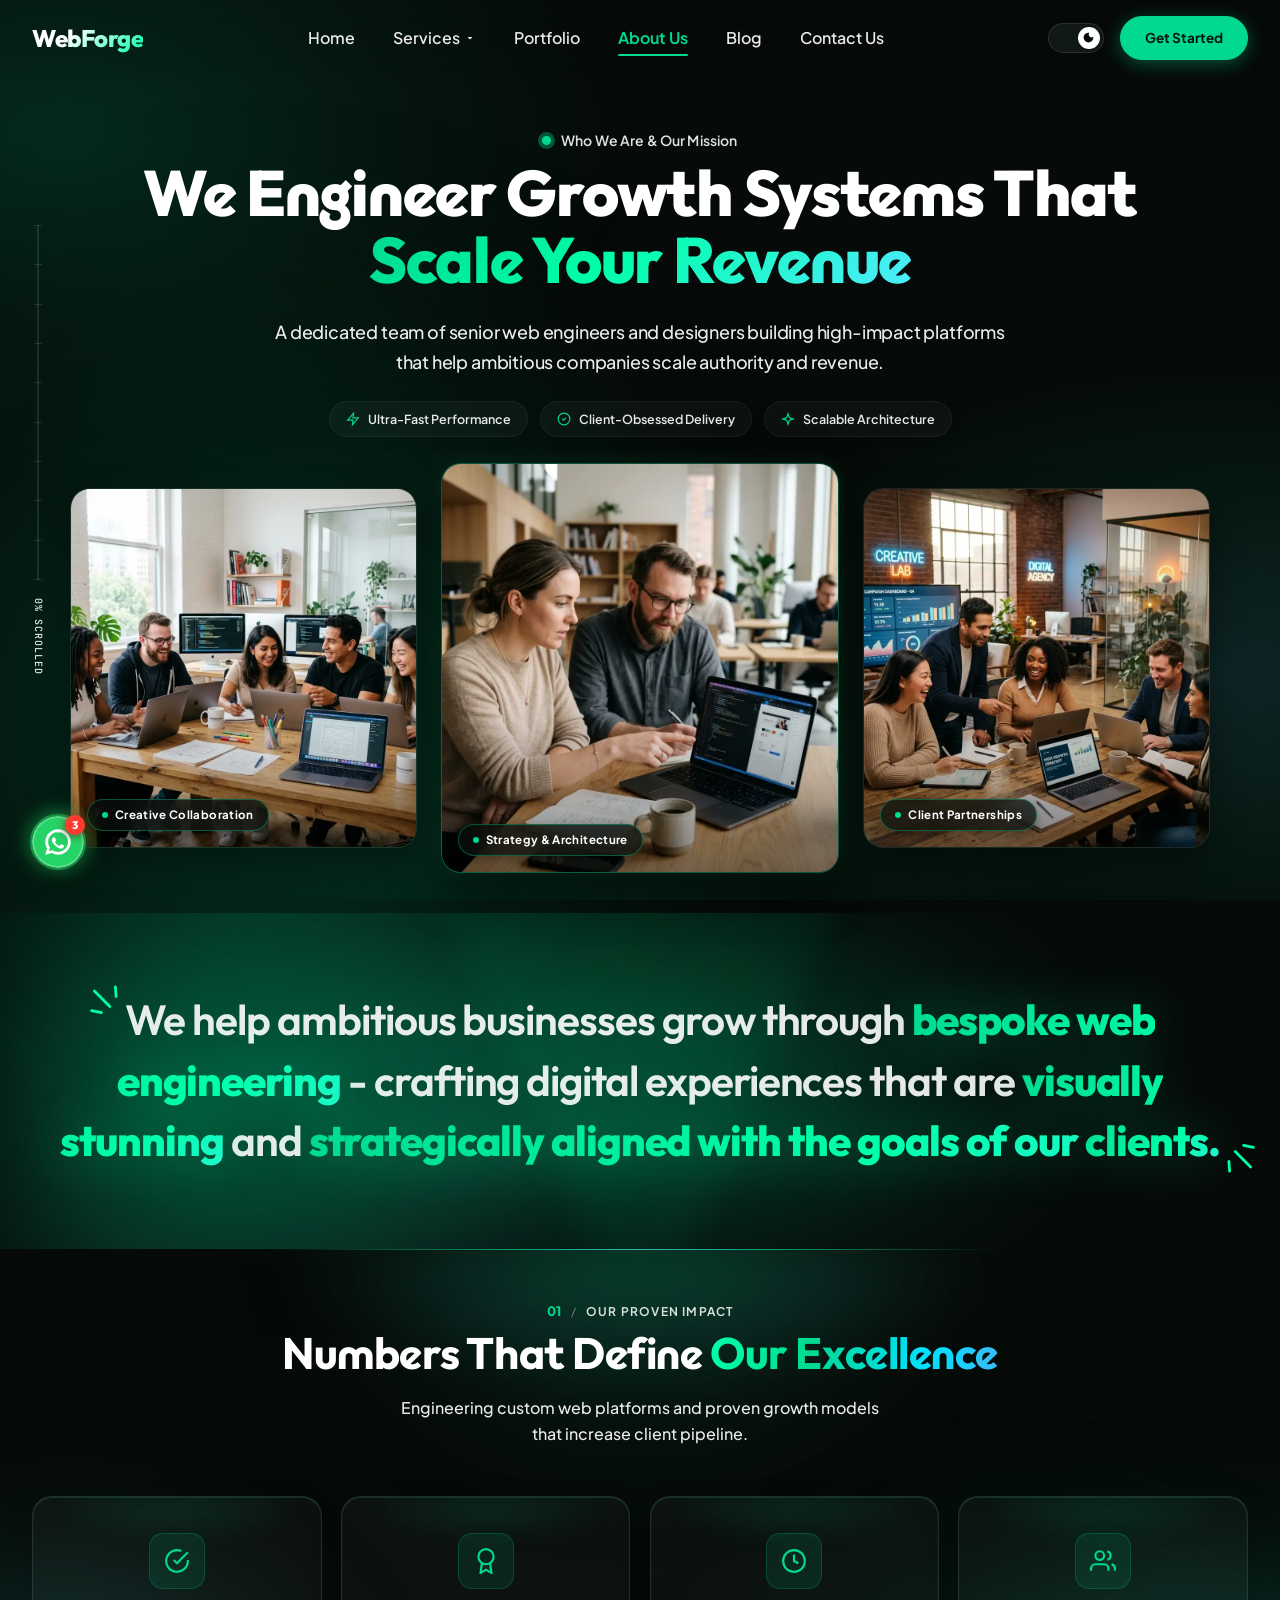
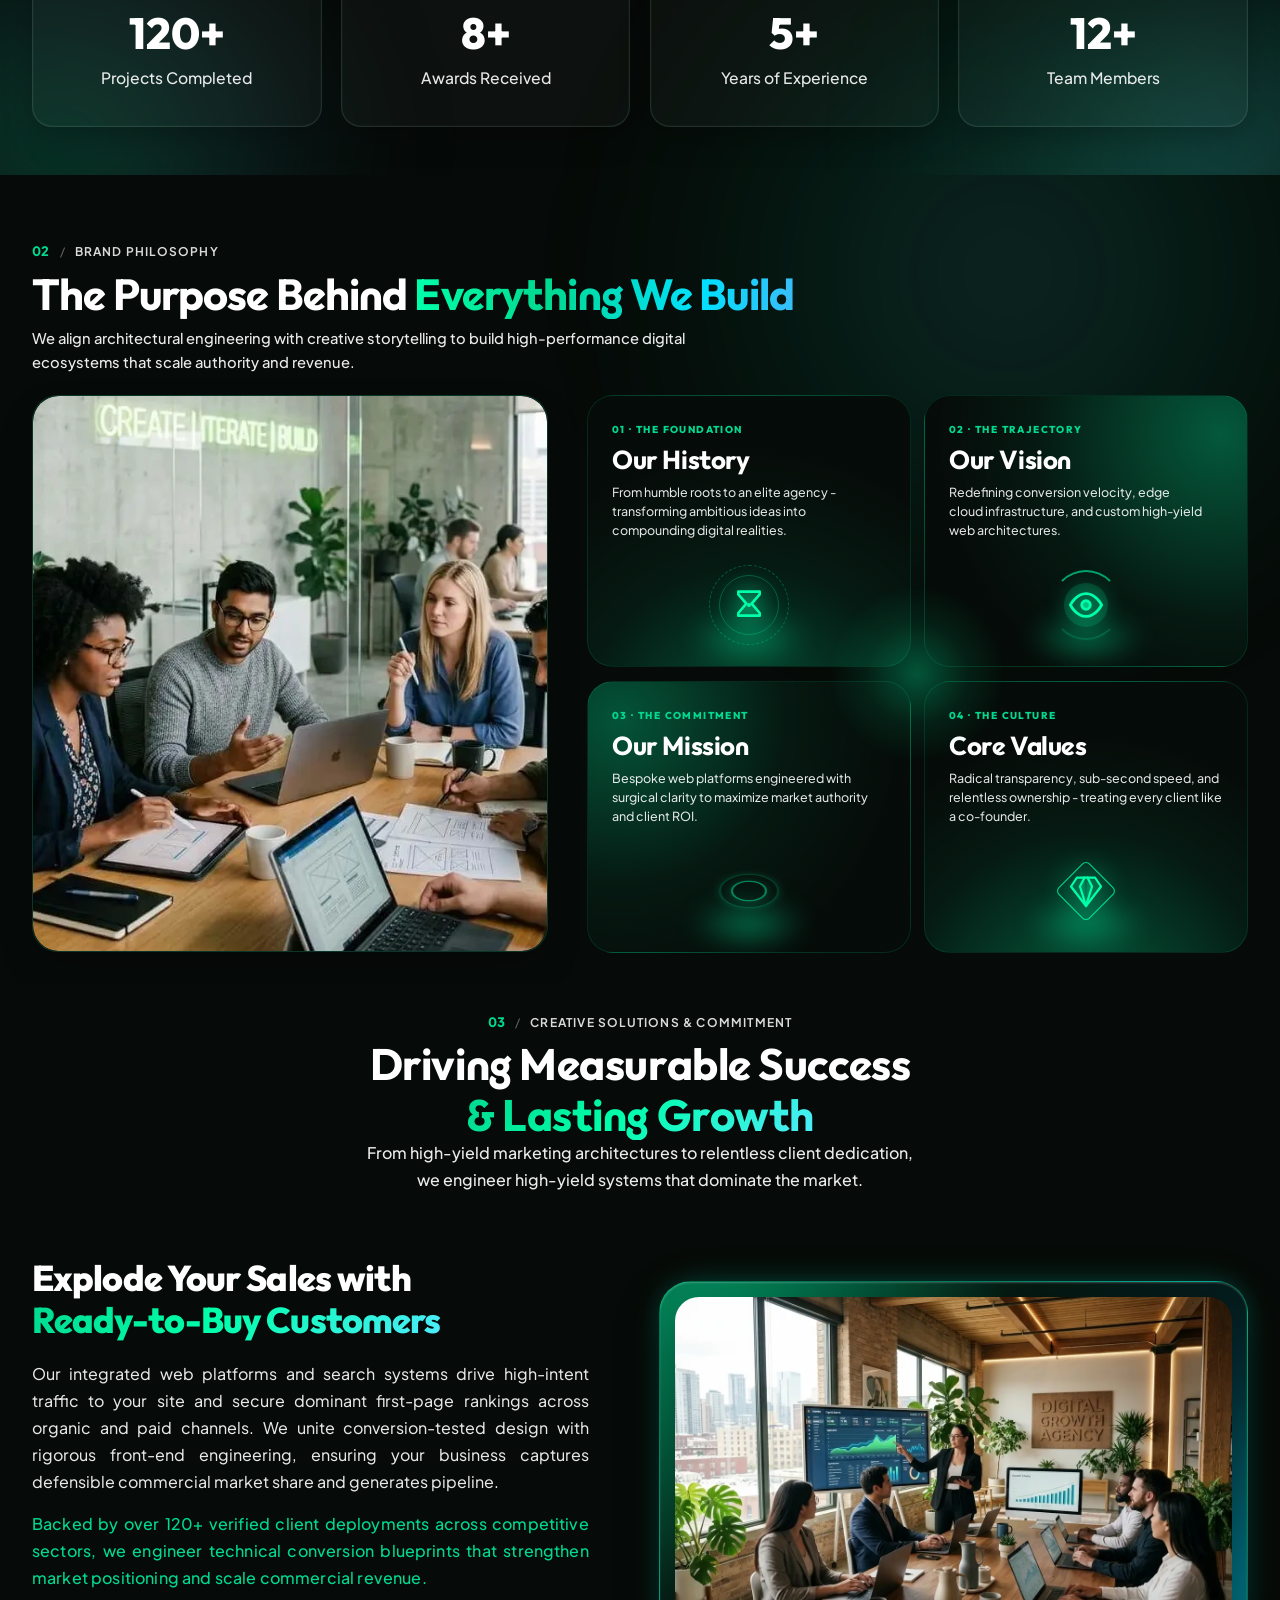
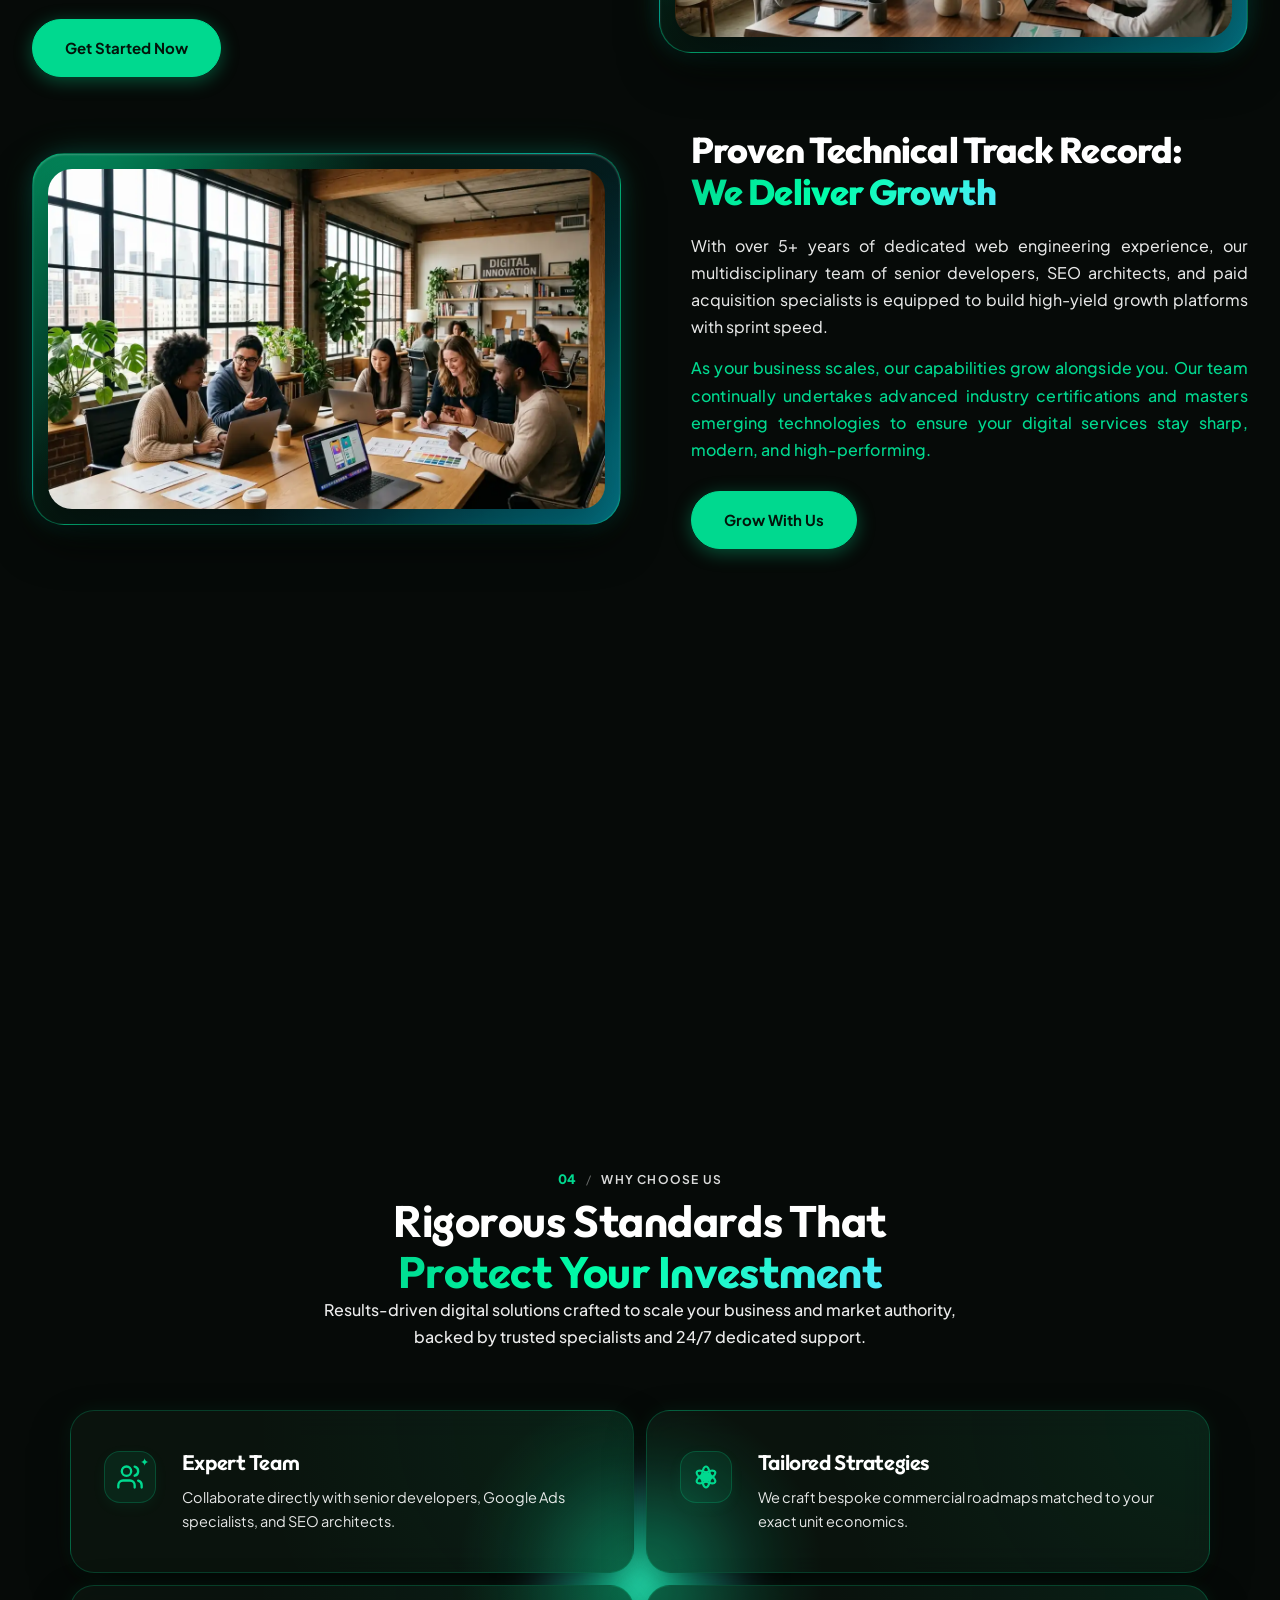
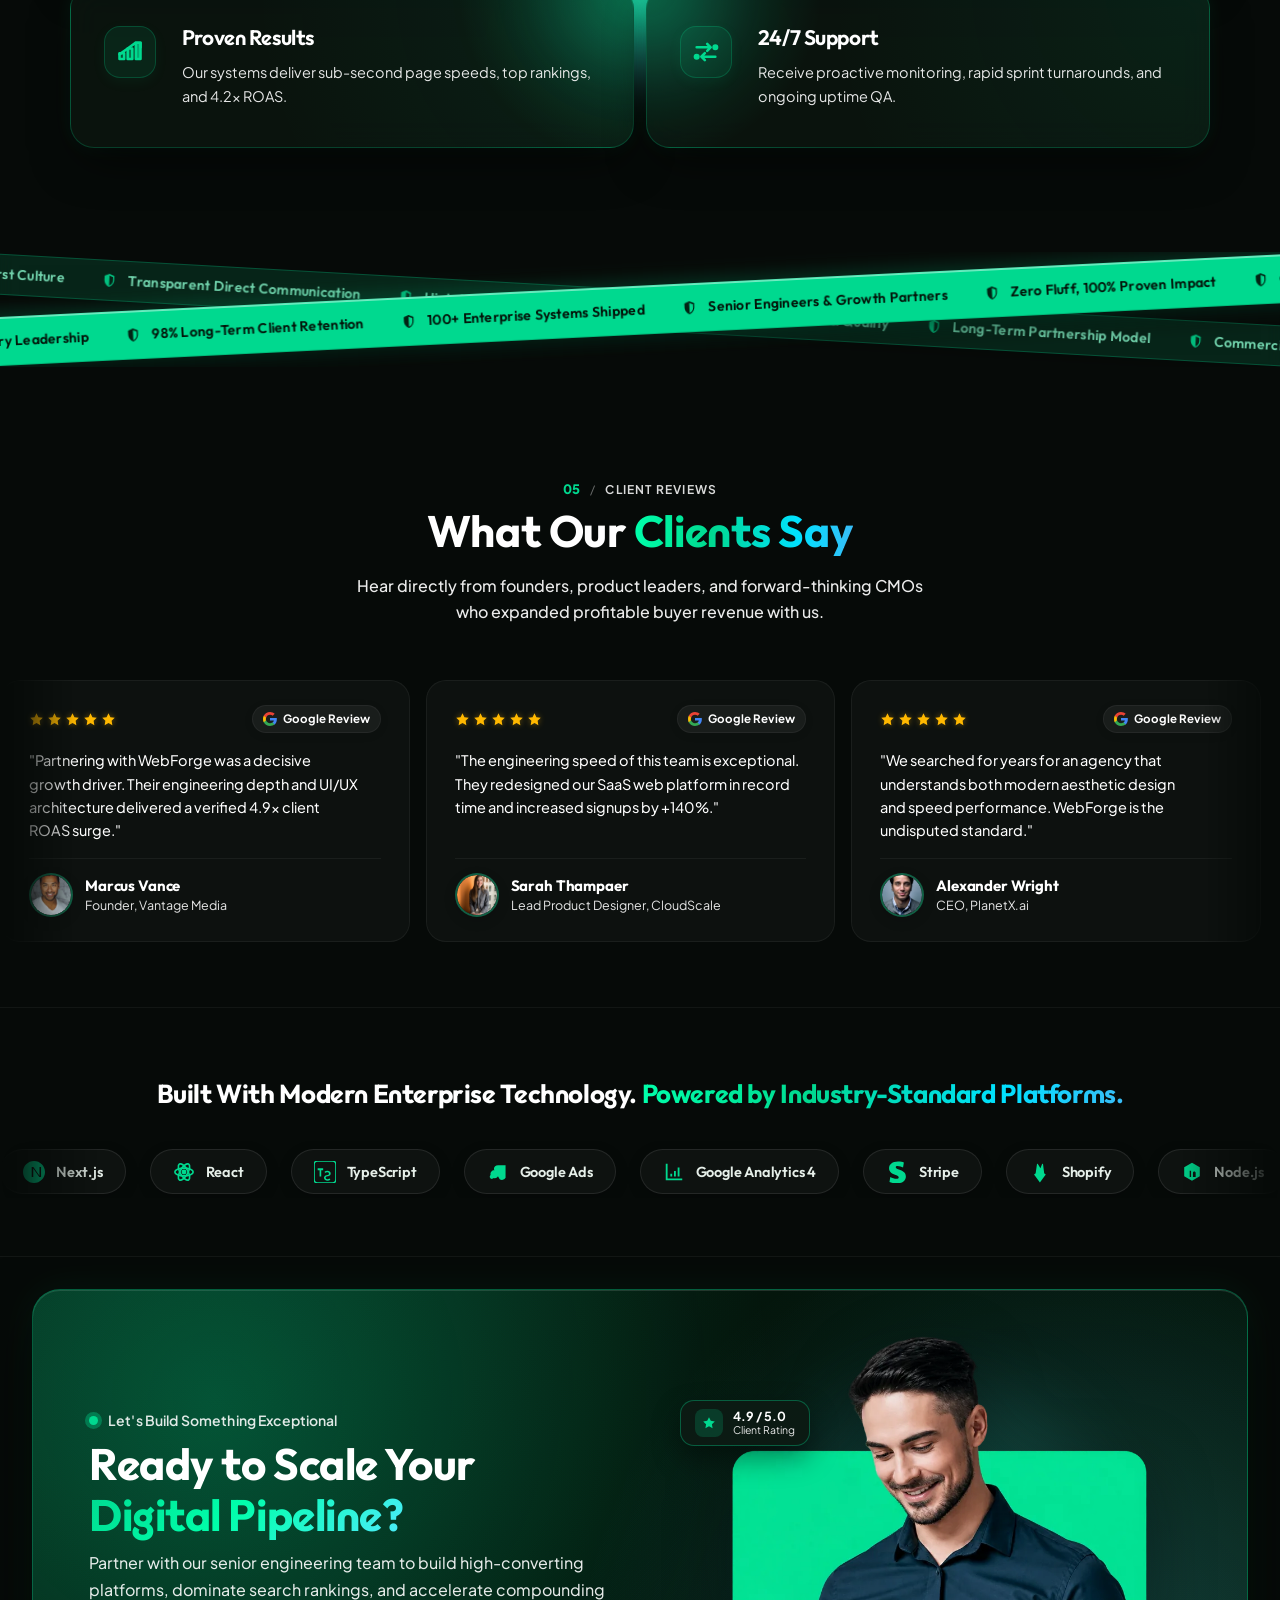
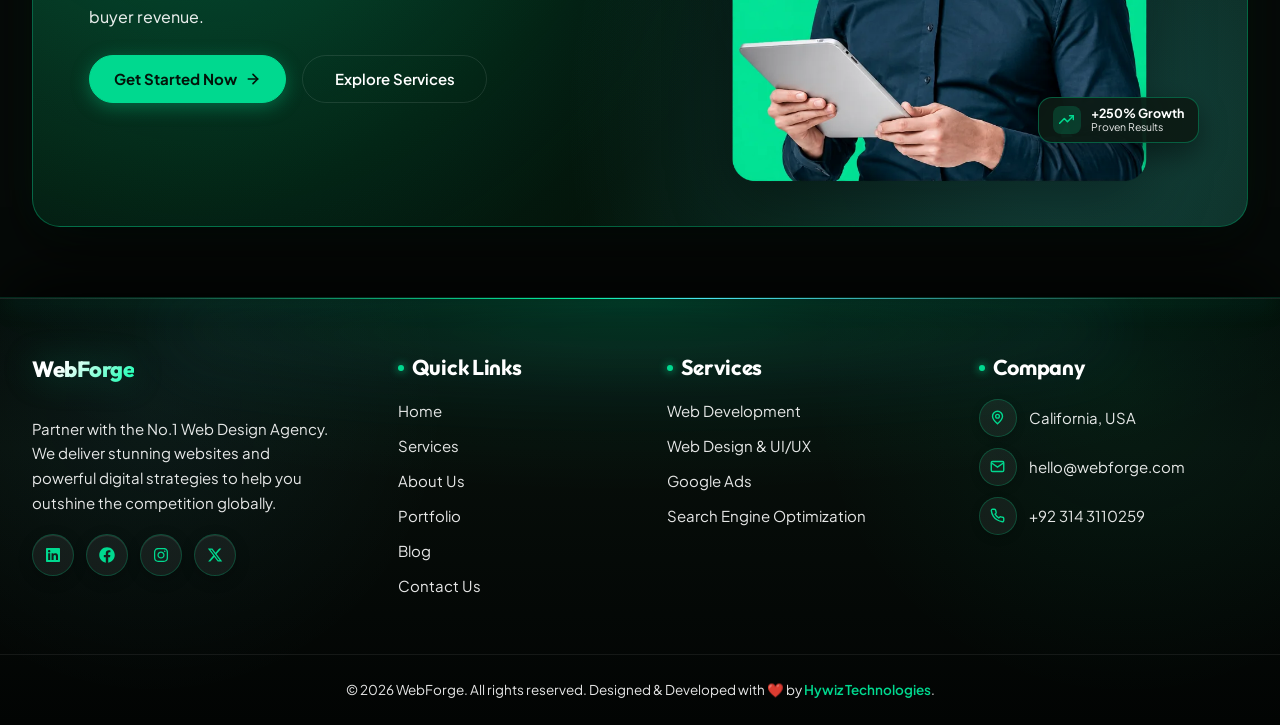
==== about.html @ c950f9c7 "Fix top gap on mobile blog post page" ====
<!doctype html>
<html lang="en" data-default-theme="dark" data-theme="dark">
  <head>
    <meta charset="UTF-8" />
    <meta name="viewport" content="width=device-width, initial-scale=1.0" />
    <title>About Us - WebForge | Trusted Digital Growth Partners</title>
    <meta
      name="description"
      content="Learn about WebForge - a team obsessed with one idea: a web agency should be judged by the depth of the results it delivers. Our story, mission, and vision."
    />
    <link rel="icon" href="favicon.svg" type="image/svg+xml" />
    <link rel="preconnect" href="https://fonts.googleapis.com" />
    <link rel="preconnect" href="https://fonts.gstatic.com" crossorigin />
    <link
      href="https://fonts.googleapis.com/css2?family=Outfit:wght@300;400;500;600;700;800;900&family=Plus+Jakarta+Sans:ital,wght@0,200..800;1,200..800&family=JetBrains+Mono:ital,wght@0,100..800;1,100..800&display=swap"
      rel="stylesheet"
    />
    <link rel="stylesheet" href="css/style.css?v=12.0" />
    <style>
      /* ======================================== ABOUT PAGE CUSTOM STYLES ======================================== */ 
      /* --- Hero --- */
      .about-hero {
        position: relative;
        padding: clamp(140px, 16vw, 190px) 0 clamp(24px, 3.5vw, 40px);
        overflow: visible;
        background: transparent !important;
        text-align: center;
      }
      .about-hero::before {
        display: none;
      }
      .about-hero-eyebrow {
        margin-top: clamp(40px, 8vw, 80px);
        margin-bottom: 24px;
        justify-content: center;
      }
      .about-hero h1 {
        width: 100%;
        max-width: 100%;
        margin-inline: auto;
        margin-bottom: 24px;
      }
      .about-hero .lede {
        max-width: 55ch;
        margin-inline: auto;
        margin-bottom: 40px;
        font-size: 1.05rem;
      }
      .about-hero-meta {
        display: flex;
        align-items: center;
        justify-content: center;
        gap: 32px;
        flex-wrap: wrap;
      }
      .about-hero-meta-item {
        display: flex;
        align-items: center;
        gap: 8px;
        font-size: 0.875rem;
        color: var(--fg-soft);
        font-weight: 500;
      }
      .about-hero-meta-item svg {
        color: var(--accent-primary);
        flex-shrink: 0;
      } /* --- About Story Section (2-col) --- */
      .about-story-section {
        padding: clamp(60px, 7vw, 100px) 0;
        background: var(--bg);
      }
      .about-story-grid {
        display: grid;
        grid-template-columns: 1fr 1fr;
        gap: clamp(40px, 6vw, 80px);
        align-items: center;
      }
      .about-story-visual {
        position: relative;
      }
      .about-story-card {
        background: var(--surface);
        border: 1px solid var(--border);
        border-radius: 24px;
        overflow: hidden;
        aspect-ratio: 4/3;
        display: flex;
        align-items: center;
        justify-content: center;
        position: relative;
      }
      .about-story-card::before {
        content: "";
        position: absolute;
        inset: 0;
        background: linear-gradient(
          135deg,
          color-mix(in srgb, var(--accent-primary) 8%, transparent),
          color-mix(in srgb, var(--accent-teal) 6%, transparent)
        );
      }
      .about-story-card svg {
        width: 90%;
        height: 90%;
        position: relative;
        z-index: 1;
      } /* Floating badge on the visual */
      .about-story-badge {
        position: absolute;
        bottom: -16px;
        right: -16px;
        background: var(--fg);
        color: var(--bg);
        border-radius: 16px;
        padding: 14px 20px;
        display: flex;
        align-items: center;
        gap: 10px;
        font-size: 0.85rem;
        font-weight: 700;
        box-shadow: 0 8px 32px rgba(0, 0, 0, 0.15);
        z-index: 2;
      }
      .about-story-badge-dot {
        width: 8px;
        height: 8px;
        border-radius: 50%;
        background: #22c55e;
        animation: pulse 2s infinite;
      }
      @keyframes pulse {
        0%,
        100% {
          transform: scale(1);
          opacity: 1;
        }
        50% {
          transform: scale(1.3);
          opacity: 0.7;
        }
      }
      .about-story-content h2 {
        margin-bottom: 20px;
      }
      .about-story-content .lede {
        margin-bottom: 28px;
      }
      .about-checklist {
        list-style: none;
        padding: 0;
        margin: 0 0 36px;
        display: grid;
        grid-template-columns: 1fr 1fr;
        gap: 10px 24px;
      }
      .about-checklist li {
        display: flex;
        align-items: center;
        gap: 10px;
        font-size: 15.5px;
        font-weight: 500;
        color: var(--fg);
      }
      .about-checklist li svg {
        width: 16px;
        height: 16px;
        color: var(--accent-primary);
        flex-shrink: 0;
        background: color-mix(in srgb, var(--accent-primary) 12%, transparent);
        border-radius: 50%;
        padding: 2px;
      } /* --- Pillars (History / Vision / Mission) --- */
      .about-pillars-section {
        padding: 80px 0;
        background: var(--surface);
        border-top: 1px solid var(--border);
        border-bottom: 1px solid var(--border);
      }
      .about-pillars-grid {
        display: grid;
        grid-template-columns: repeat(3, 1fr);
        gap: 2px;
      }
      .about-pillar {
        padding: 48px 40px;
        position: relative;
        transition: background 0.3s;
      }
      .about-pillar:not(:last-child)::after {
        content: "";
        position: absolute;
        right: 0;
        top: 20%;
        bottom: 20%;
        width: 1px;
        background: var(--border);
      }
      .about-pillar:hover {
        background: color-mix(in srgb, var(--accent-primary) 4%, transparent);
      }
      .about-pillar-icon {
        width: 52px;
        height: 52px;
        border-radius: 14px;
        background: color-mix(in srgb, var(--accent-primary) 12%, transparent);
        display: flex;
        align-items: center;
        justify-content: center;
        margin-bottom: 24px;
        color: var(--accent-primary);
        transition: transform 0.3s;
      }
      .about-pillar:hover .about-pillar-icon {
        transform: scale(1.1) rotate(5deg);
      }
      .about-pillar h4 {
        font-size: 1.2rem;
        font-weight: 700;
        margin-bottom: 12px;
      }
      .about-pillar p {
        font-size: 0.9rem;
        line-height: 1.7;
        color: var(--fg-soft);
      } /* --- Stats Band (KEY METRICS) --- */
      .about-stats-section {
        padding: 40px 0; /* Unified vertical padding for the whole block */
        background: var(--bg);
        color: #000;
        display: flex;
        align-items: center;
      }
      .about-stats-grid {
        display: grid;
        grid-template-columns: repeat(4, 1fr);
        gap: 0;
        width: 100%;
      }
      .about-stat {
        text-align: center;
        padding: 0; /* Removed internal vertical padding */
        position: relative;
        display: flex;
        flex-direction: column;
        justify-content: center;
        align-items: center;
      }
      .about-stat:not(:last-child)::after {
        content: "";
        position: absolute;
        right: 0;
        top: 20%;
        bottom: 20%;
        width: 1px;
        background: rgba(0, 0, 0, 0.15);
      }
      .about-stat b {
        display: block;
        font-size: clamp(5.5rem, 10vw, 8.5rem);
        font-weight: 900;
        line-height: 0.75; /* Strips empty space above the number */
        margin-top: -20px; /* Pulls the number forcefully upwards */
        margin-bottom: 5px; /* Pulls the text tighter to the number */
        color: #000;
      }
      .about-stat span {
        font-size: clamp(1rem, 1.8vw, 1.6rem);
        font-weight: 700;
        opacity: 0.85;
        white-space: nowrap;
      }

      /* --- Team Section --- */
      .about-team-section {
        padding: 100px 0;
        background: var(--surface);
        border-top: 1px solid var(--border);
      }
      .about-team-grid {
        display: grid;
        grid-template-columns: repeat(4, 1fr);
        gap: 24px;
        margin-top: 56px;
      }
      .team-card {
        background: var(--bg);
        border: 1px solid var(--border);
        border-radius: 20px;
        overflow: hidden;
        transition:
          transform 0.3s,
          box-shadow 0.3s;
      }
      .team-card:hover {
        transform: translateY(-6px);
        box-shadow: 0 24px 56px rgba(0, 0, 0, 0.12);
      }
      .team-card-avatar {
        width: 100%;
        aspect-ratio: 1;
        display: flex;
        align-items: center;
        justify-content: center;
        font-size: 2.5rem;
        font-weight: 800;
        font-family: var(--font-display);
      }
      .team-card-body {
        padding: 20px 22px 24px;
        border-top: 1px solid var(--border);
      }
      .team-card-name {
        font-size: 1rem;
        font-weight: 700;
        margin-bottom: 4px;
      }
      .team-card-role {
        font-size: 0.8rem;
        color: var(--accent-primary);
        font-weight: 600;
        text-transform: uppercase;
        letter-spacing: 0.08em;
        margin-bottom: 12px;
      }
      .team-card-desc {
        font-size: 0.85rem;
        color: var(--fg-soft);
        line-height: 1.6;
      } /* --- Values/Culture Strip --- */
      .about-values-section {
        padding: 80px 0;
        background: var(--bg);
        border-top: 1px solid var(--border);
      }
      .about-values-grid {
        display: grid;
        grid-template-columns: 1fr 2fr;
        gap: 60px;
        align-items: start;
      }
      .about-values-left h2 {
        margin-bottom: 16px;
      }
      .about-values-left p {
        color: var(--fg-soft);
        line-height: 1.7;
        margin-bottom: 28px;
      }
      .about-values-list {
        display: flex;
        flex-direction: column;
        gap: 16px;
      }
      .about-value-item {
        display: flex;
        gap: 16px;
        align-items: flex-start;
        padding: 20px 24px;
        background: var(--surface);
        border: 1px solid var(--border);
        border-radius: 14px;
        transition:
          border-color 0.25s,
          transform 0.25s;
      }
      .about-value-item:hover {
        border-color: var(--accent-primary);
        transform: translateX(6px);
      }
      .about-value-icon {
        width: 40px;
        height: 40px;
        border-radius: 10px;
        background: color-mix(in srgb, var(--accent-primary) 12%, transparent);
        display: flex;
        align-items: center;
        justify-content: center;
        color: var(--accent-primary);
        flex-shrink: 0;
      }
      .about-value-text h5 {
        font-size: 18px !important;
        font-weight: 700;
        margin-bottom: 4px;
      }
      .about-value-text p {
        font-size: 0.85rem;
        color: var(--fg-soft);
        margin: 0;
        line-height: 1.6;
      } /* --- CTA Banner --- */
      .about-cta-section {
        padding: 80px 0;
        background: var(--bg);
      }
      .about-cta-inner {
        background: var(--fg);
        color: var(--bg);
        border-radius: 28px;
        padding: clamp(40px, 6vw, 72px) clamp(32px, 5vw, 64px);
        display: flex;
        align-items: center;
        justify-content: space-between;
        gap: 32px;
        flex-wrap: wrap;
        position: relative;
        overflow: hidden;
      }
      .about-cta-inner::before {
        content: "";
        position: absolute;
        width: 400px;
        height: 400px;
        border-radius: 50%;
        background: radial-gradient(
          circle,
          color-mix(in srgb, var(--accent-primary) 25%, transparent),
          transparent 70%
        );
        right: -100px;
        top: -100px;
        pointer-events: none;
      }
      .about-cta-text h2 {
        font-size: clamp(1.6rem, 3vw, 2.6rem);
        font-weight: 800;
        margin-bottom: 10px;
        color: inherit;
      }
      .about-cta-text p {
        font-size: 1rem;
        opacity: 0.7;
        max-width: 42ch;
      }
      .about-cta-btn {
        background: var(--accent-primary);
        color: #fff;
        padding: 16px 36px;
        border-radius: 99px;
        font-weight: 700;
        font-size: 0.95rem;
        text-decoration: none;
        display: inline-flex;
        align-items: center;
        gap: 10px;
        transition:
          transform 0.2s,
          box-shadow 0.2s;
        white-space: nowrap;
        flex-shrink: 0;
        position: relative;
        z-index: 1;
      }
      .about-cta-btn:hover {
        transform: scale(1.03);
        box-shadow: 0 10px 30px
          color-mix(in srgb, var(--accent-primary) 35%, transparent);
      }
      .about-cta-btn-dot {
        width: 24px;
        height: 24px;
        border-radius: 50%;
        background: rgba(255, 255, 255, 0.2);
        display: flex;
        align-items: center;
        justify-content: center;
      } /* --- Responsive --- */
      @media (max-width: 960px) {
        .about-story-grid,
        .about-values-grid {
          grid-template-columns: 1fr;
        }
        .about-pillars-grid,
        .about-team-grid {
          grid-template-columns: 1fr 1fr;
        }
        .about-stats-grid {
          grid-template-columns: repeat(2, 1fr);
        }
        .about-checklist {
          grid-template-columns: 1fr;
        }
        .about-pillar:not(:last-child)::after {
          display: none;
        }
        .about-stat:not(:last-child)::after {
          display: none;
        }
      }
      @media (max-width: 600px) {
        .about-pillars-grid,
        .about-team-grid,
        .about-stats-grid {
          grid-template-columns: 1fr;
        }
        .about-cta-inner {
          flex-direction: column;
          text-align: center;
        }
        .about-story-badge {
          bottom: -8px;
          right: -8px;
        }
      } /* --- Hero Gallery --- */
      .about-hero-gallery {
        display: grid;
        grid-template-columns: 5fr 4fr;
        gap: clamp(16px, 2vw, 24px);
        margin-top: 60px;
        max-width: 1100px;
        margin-inline: auto;
      }
      .about-hero-gallery-left {
        border-radius: clamp(16px, 3vw, 32px);
        overflow: hidden;
        height: clamp(350px, 45vw, 550px);
        position: relative;
        box-shadow: var(--shadow-sm);
      }
      .about-hero-gallery-left img {
        width: 100%;
        height: 100%;
        object-fit: cover;
        transition: transform 0.7s ease;
      }
      .about-hero-gallery-left:hover img {
        transform: scale(1.05);
      }
      .about-hero-gallery-right {
        display: grid;
        grid-template-rows: 1fr 1fr;
        gap: clamp(16px, 2vw, 24px);
        height: clamp(350px, 45vw, 550px);
      }
      .about-hero-gallery-right-img {
        border-radius: clamp(16px, 3vw, 32px);
        overflow: hidden;
        height: 100%;
        position: relative;
        box-shadow: var(--shadow-sm);
      }
      .about-hero-gallery-right-img img {
        width: 100%;
        height: 100%;
        object-fit: cover;
        transition: transform 0.7s ease;
      }
      .about-hero-gallery-right-img:hover img {
        transform: scale(1.05);
      }
      @media (max-width: 768px) {
        .about-hero-gallery {
          grid-template-columns: 1fr;
          margin-top: 40px;
        }
        .about-hero-gallery-left {
          height: 300px;
        }
        .about-hero-gallery-right {
          height: auto;
          grid-template-rows: auto auto;
        }
        .about-hero-gallery-right-img {
          height: 250px;
        }
      }

      /* =========================================================
         PURPOSE BEHIND EVERYTHING WE BUILD - TIMELINE ROADMAP
         ========================================================= */
      .about-philosophy-section {
        position: relative;
        width: 100%;
        padding-top: clamp(48px, 5.5vw, 76px);
        padding-bottom: clamp(20px, 2.5vw, 36px);
        background: var(--bg);
        overflow: hidden;
      }

      /* Section 02 Head: Full Width Banner */
      .philosophy-section-head {
        display: flex;
        flex-direction: column;
        align-items: flex-start;
        text-align: left;
        width: 100%;
        max-width: 100%;
        margin-bottom: clamp(14px, 1.8vw, 20px) !important;
      }

      .philosophy-main-title {
        color: var(--fg) !important;
        margin-bottom: 0 !important;
        font-size: clamp(30px, 3.4vw, 44px) !important;
        line-height: 1.18 !important;
        letter-spacing: -0.02em !important;
        width: 100%;
        max-width: 100%;
      }

      .philosophy-sub-lead {
        font-family: var(--font-body) !important;
        font-size: clamp(14.5px, 1.15vw, 16px) !important;
        line-height: 1.62 !important;
        color: var(--fg-soft) !important;
        font-weight: 500 !important;
        max-width: 720px;
        margin-top: 8px !important;
        margin-bottom: 0 !important;
      }

      html:not([data-theme="dark"]) .philosophy-sub-lead,
      [data-theme='light'] .philosophy-sub-lead {
        color: #2c4235 !important;
        font-weight: 500 !important;
      }

      .philosophy-layout {
        display: grid;
        grid-template-columns: 1fr 1.28fr;
        gap: clamp(24px, 3vw, 40px);
        align-items: stretch;
      }

      /* Left Column: Creative Framed Image (Height matches Bento Grid 1:1) */
      .philosophy-header-col {
        position: relative;
        display: flex;
        flex-direction: column;
        height: 100%;
        min-height: 100%;
        padding: 0 !important;
        margin: 0 !important;
      }

      .philosophy-image-container {
        width: 100%;
        height: 100%;
        min-height: 100%;
        display: flex;
        flex: 1;
        margin: 0 !important;
      }

      .philosophy-image-container .expertise-image-creative {
        width: 100% !important;
        height: 100% !important;
        min-height: 100% !important;
        max-width: 100% !important;
        padding: 0 !important;
        margin: 0 !important;
        display: flex !important;
        flex: 1 !important;
        position: relative;
        border-radius: 26px !important;
        overflow: hidden !important;
        border: 1px solid rgba(0, 217, 143, 0.18) !important;
        background: var(--surface) !important;
        box-shadow: 0 16px 40px -12px rgba(0, 0, 0, 0.35) !important;
        transition: transform 0.4s var(--ease), border-color 0.4s var(--ease), box-shadow 0.4s var(--ease) !important;
      }

      .philosophy-image-container .expertise-image-creative::before {
        display: none !important;
      }

      .philosophy-image-container .expertise-image-creative:hover {
        transform: translateY(-6px) scale(1.01) !important;
        border-color: rgba(0, 255, 170, 0.45) !important;
        box-shadow: 0 24px 60px -12px rgba(0, 217, 143, 0.28), 0 0 25px rgba(0, 217, 143, 0.12) !important;
      }

      .philosophy-image-container .expertise-image-creative img {
        width: 100% !important;
        height: 100% !important;
        min-height: 100% !important;
        max-height: unset !important;
        aspect-ratio: unset !important;
        object-fit: cover !important;
        border-radius: 26px !important;
        display: block !important;
      }

      html[data-theme="light"] .philosophy-image-container .expertise-image-creative {
        border-color: rgba(0, 143, 88, 0.18) !important;
        box-shadow: 0 12px 32px -8px rgba(0, 0, 0, 0.08) !important;
      }

      html[data-theme="light"] .philosophy-image-container .expertise-image-creative:hover {
        border-color: rgba(0, 143, 88, 0.45) !important;
        box-shadow: 0 20px 48px -10px rgba(0, 143, 88, 0.2) !important;
      }

      .philosophy-left-badges {
        display: flex;
        flex-wrap: wrap;
        gap: 12px;
      }

      .philosophy-stat-chip {
        display: inline-flex;
        align-items: center;
        gap: 8px;
        padding: 6px 14px;
        border-radius: 999px;
        font-size: 12.5px;
        font-weight: 600;
        background: var(--surface);
        border: 1px solid var(--border-strong);
        color: var(--fg);
      }

      .chip-glow-dot {
        width: 7px;
        height: 7px;
        border-radius: 50%;
        background: var(--accent-primary);
        box-shadow: 0 0 8px var(--accent-primary);
      }

      /* Right Column: 2x2 Bento Cards */
      .philosophy-timeline-col {
        position: relative;
        width: 100%;
        padding: 0 !important;
        margin: 0 !important;
        height: 100%;
        display: flex;
        flex-direction: column;
      }

      /* =========================================================
         ABOUT AGENCY STATEMENT - Big Editorial Manifesto Block
         ========================================================= */
      /* =========================================================
         ABOUT AGENCY STATEMENT - Big Editorial Manifesto Block
         ========================================================= */
      .about-statement-section {
        position: relative;
        width: 100%;
        padding: clamp(56px, 6vw, 88px) 0;
        overflow: hidden;
        /* Deep space dark bg with a faint emerald base tint */
        background: radial-gradient(ellipse 120% 80% at 50% 100%,
          rgba(0, 30, 18, 0.98) 0%,
          rgba(6, 12, 10, 0.99) 60%,
          var(--bg) 100%
        );
      }

      .about-statement-section + .agency-metrics-section {
        padding-top: clamp(28px, 4vw, 48px) !important;
      }

      /* =========================================================
         WEB 3.0 ILLUMINATING GRADIENT LIGHTING SYSTEM
         ========================================================= */
      .stmt-ambient-aurora {
        position: absolute;
        inset: 0;
        pointer-events: none;
        overflow: hidden;
        z-index: 0;
      }

      /* ── LAYER 1: MEGA CENTRAL HALO - blindingly bright emerald core */
      .aurora-core-glow {
        position: absolute;
        top: 50%;
        left: 50%;
        transform: translate(-50%, -50%);
        width: min(1100px, 100vw);
        height: 650px;
        border-radius: 50%;
        background:
          radial-gradient(ellipse 55% 40% at 50% 50%,
            rgba(0, 255, 170, 0.38) 0%,
            rgba(0, 217, 143, 0.22) 30%,
            rgba(0, 190, 120, 0.10) 55%,
            transparent 75%
          );
        filter: blur(72px);
        animation: auroraBreathe 8s ease-in-out infinite alternate;
        mix-blend-mode: screen;
      }

      /* ── LAYER 2: LEFT ORB - deep teal-cyan plasma blob */
      .aurora-blob.blob-left {
        top: 5%;
        left: -4%;
        width: clamp(320px, 42vw, 560px);
        height: clamp(280px, 36vw, 480px);
        border-radius: 40% 60% 70% 30% / 40% 50% 60% 50%;
        background:
          radial-gradient(ellipse at 40% 40%,
            rgba(0, 217, 143, 0.45) 0%,
            rgba(0, 255, 170, 0.22) 40%,
            rgba(79, 235, 253, 0.10) 70%,
            transparent 85%
          );
        filter: blur(72px);
        opacity: 0.85;
        mix-blend-mode: screen;
        animation: blobMorph1 14s ease-in-out infinite alternate;
      }

      /* ── LAYER 3: RIGHT ORB - electric cyan violet plasma blob */
      .aurora-blob.blob-right {
        bottom: 0%;
        right: -4%;
        width: clamp(340px, 44vw, 580px);
        height: clamp(300px, 38vw, 500px);
        border-radius: 60% 40% 50% 50% / 50% 60% 40% 60%;
        background:
          radial-gradient(ellipse at 60% 60%,
            rgba(79, 235, 253, 0.40) 0%,
            rgba(0, 217, 143, 0.22) 38%,
            rgba(0, 120, 200, 0.12) 65%,
            transparent 85%
          );
        filter: blur(82px);
        opacity: 0.78;
        mix-blend-mode: screen;
        animation: blobMorph2 18s ease-in-out infinite alternate;
      }

      /* ── LAYER 4: TOP CONIC SPOT LIGHT - like a stage light from above */
      .aurora-blob.blob-left::before,
      .aurora-blob.blob-right::before {
        display: none;
      }
      .stmt-ambient-aurora::before {
        content: '';
        position: absolute;
        top: -20%;
        left: 50%;
        transform: translateX(-50%);
        width: 2px;
        height: 0;
        border-left: 220px solid transparent;
        border-right: 220px solid transparent;
        border-top: 520px solid rgba(0, 255, 170, 0.055);
        filter: blur(18px);
        pointer-events: none;
        z-index: 1;
        animation: spotPulse 6s ease-in-out infinite alternate;
      }

      /* ── LAYER 5: GRID SCANLINES - cyber / tech grid shimmer */
      .stmt-ambient-aurora::after {
        content: '';
        position: absolute;
        inset: 0;
        background-image:
          linear-gradient(rgba(0, 255, 170, 0.028) 1px, transparent 1px),
          linear-gradient(90deg, rgba(0, 255, 170, 0.022) 1px, transparent 1px);
        background-size: 52px 52px;
        mask-image: radial-gradient(ellipse 80% 70% at 50% 50%, black 20%, transparent 75%);
        -webkit-mask-image: radial-gradient(ellipse 80% 70% at 50% 50%, black 20%, transparent 75%);
        pointer-events: none;
        z-index: 1;
        animation: gridShimmer 12s ease-in-out infinite alternate;
        opacity: 0.7;
      }

      /* ── LAYER 6: HORIZONTAL LASER SCAN LINE */
      .aurora-core-glow::after {
        content: '';
        position: absolute;
        top: 50%;
        left: -10%;
        width: 120%;
        height: 1px;
        background: linear-gradient(90deg,
          transparent 0%,
          rgba(0, 255, 170, 0.0) 15%,
          rgba(0, 255, 170, 0.45) 40%,
          rgba(79, 235, 253, 0.55) 50%,
          rgba(0, 255, 170, 0.45) 60%,
          rgba(0, 255, 170, 0.0) 85%,
          transparent 100%
        );
        transform: translateY(-50%);
        filter: blur(2px);
        animation: laserScan 5s ease-in-out infinite alternate;
        pointer-events: none;
        z-index: 2;
      }

      /* ── ANIMATIONS ── */
      @keyframes auroraBreathe {
        0%   { transform: translate(-50%, -50%) scale(0.78); opacity: 0.55; }
        40%  { transform: translate(-50%, -52%) scale(1.08); opacity: 1.00; }
        100% { transform: translate(-50%, -50%) scale(0.90); opacity: 0.75; }
      }

      @keyframes blobMorph1 {
        0%   { transform: translate(0, 0) rotate(0deg) scale(1); border-radius: 40% 60% 70% 30% / 40% 50% 60% 50%; }
        50%  { transform: translate(50px, 25px) rotate(80deg) scale(1.18); border-radius: 60% 40% 30% 70% / 60% 30% 70% 40%; }
        100% { transform: translate(-25px, -18px) rotate(165deg) scale(0.92); border-radius: 40% 60% 70% 30% / 40% 50% 60% 50%; }
      }

      @keyframes blobMorph2 {
        0%   { transform: translate(0, 0) rotate(0deg) scale(1.06); border-radius: 60% 40% 50% 50% / 50% 60% 40% 60%; }
        50%  { transform: translate(-60px, -35px) rotate(-95deg) scale(0.88); border-radius: 35% 65% 60% 40% / 45% 45% 55% 55%; }
        100% { transform: translate(35px, 22px) rotate(-190deg) scale(1.12); border-radius: 60% 40% 50% 50% / 50% 60% 40% 60%; }
      }

      @keyframes spotPulse {
        0%   { opacity: 0.6; }
        100% { opacity: 1.0; filter: blur(14px); }
      }

      @keyframes gridShimmer {
        0%   { opacity: 0.45; background-position: 0 0; }
        100% { opacity: 0.85; background-position: 4px 4px; }
      }

      @keyframes laserScan {
        0%   { transform: translateY(-100%); opacity: 0.0; }
        20%  { opacity: 1.0; }
        80%  { opacity: 0.8; }
        100% { transform: translateY(100%); opacity: 0.0; }
      }

      /* Light Theme Overrides - softer, desaturated */
      html[data-theme="light"] .about-statement-section {
        background: var(--bg);
      }
      html[data-theme="light"] .aurora-core-glow {
        background: radial-gradient(ellipse 55% 40% at 50% 50%,
          rgba(0, 143, 88, 0.14) 0%,
          rgba(0, 217, 143, 0.06) 40%,
          transparent 75%
        );
        filter: blur(80px);
        mix-blend-mode: normal;
      }
      html[data-theme="light"] .aurora-blob {
        mix-blend-mode: normal;
        opacity: 0.35;
      }
      html[data-theme="light"] .aurora-blob.blob-left {
        background: radial-gradient(ellipse at 40% 40%,
          rgba(0, 143, 88, 0.20) 0%, transparent 70%);
      }
      html[data-theme="light"] .aurora-blob.blob-right {
        background: radial-gradient(ellipse at 60% 60%,
          rgba(2, 132, 199, 0.15) 0%, transparent 70%);
      }
      html[data-theme="light"] .stmt-ambient-aurora::before,
      html[data-theme="light"] .stmt-ambient-aurora::after,
      html[data-theme="light"] .aurora-core-glow::after {
        opacity: 0;
      }

      /* =========================================================
         EDITORIAL MANIFESTO WRAP - Exact Alignment with Floating Navbar
         ========================================================= */
      .about-statement-wrap {
        position: relative;
        z-index: 2;
        display: flex;
        flex-direction: column;
        align-items: center;
        text-align: center;
        width: calc(100% - 64px);
        max-width: 1216px;
        padding-inline: 24px;
        box-sizing: border-box;
        margin-inline: auto;
      }

      .about-statement-body {
        font-family: var(--font-display);
        font-size: clamp(28px, 3.3vw, 44px);
        font-weight: 600;
        line-height: 1.44;
        color: var(--fg);
        letter-spacing: -0.025em;
        text-wrap: balance;
        width: 100%;
        max-width: 100%;
        margin: 0;
        text-align: center;
      }

      .about-stmt-line {
        color: var(--fg-soft);
        transition: color 0.3s ease;
      }

      .about-stmt-highlight {
        color: #ffffff;
        font-weight: 800;
        background: linear-gradient(135deg, #00d98f 0%, #00ffaa 30%, #4febfd 65%, #00d98f 100%);
        background-size: 250% auto;
        -webkit-background-clip: text;
        -webkit-text-fill-color: transparent;
        display: inline;
        filter: drop-shadow(0 0 25px rgba(0, 217, 143, 0.35));
        animation: stmtTextShimmer 7s ease-in-out infinite alternate;
      }

      @keyframes stmtTextShimmer {
        0% { background-position: 0% 50%; }
        100% { background-position: 100% 50%; }
      }

      html[data-theme="light"] .about-stmt-highlight,
      [data-theme="light"] .about-stmt-highlight {
        background: linear-gradient(135deg, #008f58 0%, #00b374 35%, #0284c7 70%, #008f58 100%);
        background-size: 250% auto;
        -webkit-background-clip: text;
        -webkit-text-fill-color: transparent;
        filter: none;
        animation: stmtTextShimmer 7s ease-in-out infinite alternate;
      }

      /* =========================================================
         CORNER ACCENT BURST SHAPES (Tightly Anchored to Words)
         ========================================================= */
      .stmt-word-anchor {
        position: relative;
        display: inline-block;
        white-space: nowrap;
        vertical-align: baseline;
      }

      .stmt-corner-accent {
        position: absolute;
        width: 42px;
        height: 42px;
        pointer-events: none;
        z-index: 3;
        transform-origin: center center;
      }

      .stmt-corner-tl {
        top: -16px;
        right: calc(100% + 4px);
        animation: accentPulseTL 3.2s ease-in-out infinite alternate;
      }

      .stmt-corner-br {
        bottom: -12px;
        left: calc(100% + 4px);
        transform: rotate(180deg);
        animation: accentPulseBR 3.2s ease-in-out infinite alternate 1.6s;
      }

      .stmt-accent-svg {
        width: 100%;
        height: 100%;
        overflow: visible;
        color: #00ffaa;
      }

      .stmt-accent-svg line {
        stroke-linecap: round;
        stroke-linejoin: round;
      }

      .stmt-accent-svg .ray-main {
        animation: rayMainGlow 2.4s ease-in-out infinite alternate;
      }

      .stmt-accent-svg .ray-side-1 {
        animation: raySide1Drift 2.4s ease-in-out infinite alternate 0.3s;
      }

      .stmt-accent-svg .ray-side-2 {
        animation: raySide2Drift 2.4s ease-in-out infinite alternate 0.6s;
      }

      @keyframes accentPulseTL {
        0% {
          transform: scale(0.92);
          filter: drop-shadow(0 0 6px rgba(0, 255, 170, 0.45));
          opacity: 0.85;
        }
        100% {
          transform: scale(1.08);
          filter: drop-shadow(0 0 14px rgba(0, 255, 170, 0.95)) drop-shadow(0 0 24px rgba(0, 217, 143, 0.5));
          opacity: 1;
        }
      }

      @keyframes accentPulseBR {
        0% {
          transform: rotate(180deg) scale(0.92);
          filter: drop-shadow(0 0 6px rgba(0, 255, 170, 0.45));
          opacity: 0.85;
        }
        100% {
          transform: rotate(180deg) scale(1.08);
          filter: drop-shadow(0 0 14px rgba(0, 255, 170, 0.95)) drop-shadow(0 0 24px rgba(0, 217, 143, 0.5));
          opacity: 1;
        }
      }

      @keyframes rayMainGlow {
        0% { stroke-width: 3.8px; opacity: 0.85; }
        100% { stroke-width: 4.6px; opacity: 1; }
      }

      @keyframes raySide1Drift {
        0% { transform: translate(0, 0); opacity: 0.7; }
        100% { transform: translate(2px, -2px); opacity: 1; }
      }

      @keyframes raySide2Drift {
        0% { transform: translate(0, 0); opacity: 0.7; }
        100% { transform: translate(-2px, 2px); opacity: 1; }
      }

      /* Light Mode Overrides */
      html[data-theme="light"] .stmt-accent-svg {
        color: #008f58;
      }

      html[data-theme="light"] .stmt-corner-tl {
        animation: accentPulseLightTL 3.2s ease-in-out infinite alternate;
      }

      html[data-theme="light"] .stmt-corner-br {
        animation: accentPulseLightBR 3.2s ease-in-out infinite alternate 1.6s;
      }

      @keyframes accentPulseLightTL {
        0% {
          transform: scale(0.92);
          filter: drop-shadow(0 0 4px rgba(0, 143, 88, 0.35));
          opacity: 0.85;
        }
        100% {
          transform: scale(1.08);
          filter: drop-shadow(0 0 10px rgba(0, 143, 88, 0.7));
          opacity: 1;
        }
      }

      @keyframes accentPulseLightBR {
        0% {
          transform: rotate(180deg) scale(0.92);
          filter: drop-shadow(0 0 4px rgba(0, 143, 88, 0.35));
          opacity: 0.85;
        }
        100% {
          transform: rotate(180deg) scale(1.08);
          filter: drop-shadow(0 0 10px rgba(0, 143, 88, 0.7));
          opacity: 1;
        }
      }

      @media (max-width: 768px) {
        .stmt-corner-accent {
          width: 32px;
          height: 32px;
        }
        .stmt-corner-tl {
          top: -12px;
          right: calc(100% + 3px);
        }
        .stmt-corner-br {
          bottom: -10px;
          left: calc(100% + 3px);
        }
        .about-statement-wrap {
          width: calc(100% - 32px);
          max-width: calc(100% - 32px);
          padding-inline: 16px;
        }
        .about-statement-body {
          font-size: clamp(20px, 5.5vw, 28px);
          line-height: 1.48;
        }
      }

      @media (max-width: 480px) {
        .stmt-corner-accent {
          width: 26px;
          height: 26px;
        }
        .stmt-corner-tl {
          top: -10px;
          right: calc(100% + 2px);
        }
        .stmt-corner-br {
          bottom: -8px;
          left: calc(100% + 2px);
        }
        .about-statement-wrap {
          width: calc(100% - 24px);
          max-width: calc(100% - 24px);
          padding-inline: 12px;
        }
        .about-statement-body {
          font-size: clamp(18px, 5.2vw, 24px);
          line-height: 1.46;
        }
      }

      /* =========================================================
         PHILO STACKED CARDS - Clean Right Column
         ========================================================= */
      .philo-stack {
        display: flex;
        flex-direction: column;
        gap: 16px;
      }

      .philo-card {
        display: flex;
        align-items: stretch;
        gap: 0;
        background: var(--surface);
        border: 1px solid var(--border);
        border-radius: var(--radius);
        overflow: hidden;
        transition: transform 0.35s var(--ease), box-shadow 0.35s var(--ease), border-color 0.35s var(--ease);
        animation-delay: var(--delay, 0s);
      }

      .philo-card:hover {
        transform: translateY(-4px);
        box-shadow: 0 16px 48px -8px rgba(0, 217, 143, 0.15);
        border-color: rgba(0, 217, 143, 0.3);
      }

      html[data-theme="light"] .philo-card,
      [data-theme="light"] .philo-card {
        background: #fff;
        border-color: rgba(0, 143, 88, 0.1);
        box-shadow: 0 2px 16px -4px rgba(0, 143, 88, 0.06);
      }

      html[data-theme="light"] .philo-card:hover,
      [data-theme="light"] .philo-card:hover {
        border-color: rgba(0, 143, 88, 0.3);
        box-shadow: 0 16px 40px -8px rgba(0, 143, 88, 0.14);
      }

      /* Left accent bar */
      .philo-card-accent {
        width: 4px;
        flex-shrink: 0;
        background: linear-gradient(180deg, #00d98f 0%, #4febfd 100%);
        border-radius: 0;
        opacity: 0.7;
        transition: opacity 0.3s ease;
      }

      .philo-card:hover .philo-card-accent {
        opacity: 1;
      }

      html[data-theme="light"] .philo-card-accent {
        background: linear-gradient(180deg, #008f58 0%, #0284c7 100%);
      }

      .philo-card-body {
        padding: 24px 28px;
        flex: 1;
      }

      .philo-card-eyebrow {
        display: inline-block;
        font-family: var(--font-display);
        font-size: 10.5px;
        font-weight: 800;
        letter-spacing: 0.14em;
        text-transform: uppercase;
        color: var(--accent-primary);
        margin-bottom: 8px;
      }

      html[data-theme="light"] .philo-card-eyebrow {
        color: #008f58;
      }

      .philo-card-title {
        font-family: var(--font-display);
        font-size: clamp(17px, 1.5vw, 21px);
        font-weight: 700;
        color: var(--fg);
        margin: 0 0 10px;
        transition: color 0.25s ease;
      }

      .philo-card:hover .philo-card-title {
        color: var(--accent-primary);
      }

      html[data-theme="light"] .philo-card:hover .philo-card-title {
        color: #008f58;
      }

      .philo-card-desc {
        font-family: var(--font-body);
        font-size: 13.5px;
        line-height: 1.65;
        color: var(--fg-soft);
        margin: 0 0 14px;
      }

      .philo-card-tags {
        display: flex;
        flex-wrap: wrap;
        gap: 7px;
      }

      .philo-tag {
        font-family: var(--font-body);
        font-size: 11px;
        font-weight: 600;
        padding: 4px 11px;
        border-radius: 6px;
        background: var(--bg-2, rgba(0,217,143,0.05));
        border: 1px solid var(--border);
        color: var(--fg-soft);
        transition: background 0.25s ease, border-color 0.25s ease, color 0.25s ease;
      }

      .philo-card:hover .philo-tag {
        background: rgba(0, 217, 143, 0.08);
        border-color: rgba(0, 217, 143, 0.25);
        color: var(--fg);
      }

      html[data-theme="light"] .philo-tag {
        background: rgba(0, 0, 0, 0.03);
        border-color: rgba(0, 0, 0, 0.08);
      }

      html[data-theme="light"] .philo-card:hover .philo-tag {
        background: rgba(0, 143, 88, 0.07);
        border-color: rgba(0, 143, 88, 0.25);
        color: #03140a;
      }

      @media (max-width: 960px) {
        .philo-stack {
          gap: 12px;
        }
        .philo-card-body {
          padding: 20px 22px;
        }
      }

      /* =========================================================
         PHILO BENTO GRID - 2×2 with Rich Ambient Corner Gradients
         ========================================================= */
      .philo-bento {
        position: relative;
        display: grid;
        grid-template-columns: 1fr 1fr;
        gap: 14px;
      }

      /* Center intersection glow where cards meet */
      .philo-bento-glow {
        position: absolute;
        top: 50%;
        left: 50%;
        width: 180px;
        height: 180px;
        transform: translate(-50%, -50%);
        background: radial-gradient(circle, rgba(0, 255, 170, 0.3) 0%, rgba(0, 217, 143, 0.1) 40%, transparent 70%);
        pointer-events: none;
        z-index: 3;
        border-radius: 50%;
        animation: bentoGlowPulse 3.5s ease-in-out infinite;
      }

      @keyframes bentoGlowPulse {
        0%, 100% { opacity: 0.7; transform: translate(-50%, -50%) scale(1); }
        50% { opacity: 1; transform: translate(-50%, -50%) scale(1.15); }
      }

      html[data-theme="light"] .philo-bento-glow {
        background: radial-gradient(circle, rgba(0, 143, 88, 0.22) 0%, rgba(0, 143, 88, 0.06) 40%, transparent 70%);
      }

      /* Individual Bento Card */
      .philo-bcard {
        position: relative;
        min-height: 270px;
        border-radius: 26px;
        padding: 26px 24px 18px;
        overflow: hidden;
        display: flex;
        flex-direction: column;
        justify-content: space-between;
        gap: 16px;
        border: 1px solid rgba(0, 217, 143, 0.14);
        backdrop-filter: blur(16px);
        -webkit-backdrop-filter: blur(16px);
        transition: transform 0.4s var(--ease), border-color 0.4s var(--ease), box-shadow 0.4s var(--ease);
        z-index: 1;
      }

      /* Dark theme per-card signature lighting (ambient gradients matching reference) */
      .philo-bcard.card-history {
        background: radial-gradient(circle at 50% 125%, rgba(0, 255, 170, 0.3) 0%, rgba(0, 217, 143, 0.08) 45%, rgba(6, 12, 9, 0.96) 75%), #060a08;
      }
      .philo-bcard.card-vision {
        background: radial-gradient(circle at 92% 14%, rgba(0, 255, 170, 0.32) 0%, rgba(0, 217, 143, 0.07) 50%, rgba(6, 12, 9, 0.96) 75%), #060a08;
      }
      .philo-bcard.card-mission {
        background: radial-gradient(circle at 10% 14%, rgba(0, 255, 170, 0.3) 0%, rgba(0, 217, 143, 0.07) 45%, rgba(6, 12, 9, 0.96) 75%), #060a08;
      }
      .philo-bcard.card-values {
        background: radial-gradient(circle at 50% 125%, rgba(0, 255, 170, 0.35) 0%, rgba(0, 217, 143, 0.08) 50%, rgba(6, 12, 9, 0.96) 75%), #060a08;
      }

      .philo-bcard:hover {
        transform: translateY(-6px) scale(1.015);
        border-color: rgba(0, 255, 170, 0.45);
        box-shadow: 0 24px 60px -12px rgba(0, 217, 143, 0.28), 0 0 25px rgba(0, 217, 143, 0.12);
      }

      /* Light Theme Adaptations */
      html[data-theme="light"] .philo-bcard {
        border-color: rgba(0, 143, 88, 0.16);
        box-shadow: 0 4px 24px -4px rgba(0, 143, 88, 0.08);
      }
      html[data-theme="light"] .philo-bcard.card-history {
        background: radial-gradient(circle at 50% 125%, rgba(0, 217, 143, 0.18) 0%, transparent 60%), #ffffff;
      }
      html[data-theme="light"] .philo-bcard.card-vision {
        background: radial-gradient(circle at 92% 14%, rgba(0, 217, 143, 0.18) 0%, transparent 60%), #ffffff;
      }
      html[data-theme="light"] .philo-bcard.card-mission {
        background: radial-gradient(circle at 10% 14%, rgba(0, 217, 143, 0.18) 0%, transparent 60%), #ffffff;
      }
      html[data-theme="light"] .philo-bcard.card-values {
        background: radial-gradient(circle at 50% 125%, rgba(0, 217, 143, 0.2) 0%, transparent 60%), #ffffff;
      }
      html[data-theme="light"] .philo-bcard:hover {
        border-color: rgba(0, 143, 88, 0.38);
        box-shadow: 0 20px 50px -10px rgba(0, 143, 88, 0.18);
      }

      /* Card Top: Eyebrow, Title, Description */
      .bcard-top {
        display: flex;
        flex-direction: column;
        gap: 6px;
        z-index: 2;
      }

      .bcard-eyebrow {
        font-family: var(--font-display);
        font-size: 10px;
        font-weight: 800;
        letter-spacing: 0.14em;
        text-transform: uppercase;
        color: var(--accent-primary);
      }
      html[data-theme="light"] .bcard-eyebrow {
        color: #008f58;
      }

      .bcard-title {
        font-family: var(--font-display);
        font-size: clamp(17px, 1.4vw, 21px);
        font-weight: 700;
        color: var(--fg);
        margin: 0;
        line-height: 1.25;
        transition: color 0.3s ease;
      }
      .philo-bcard:hover .bcard-title {
        background: linear-gradient(135deg, #00d98f 0%, #00ffaa 50%, #4febfd 100%);
        -webkit-background-clip: text;
        -webkit-text-fill-color: transparent;
      }
      html[data-theme="light"] .philo-bcard:hover .bcard-title {
        background: linear-gradient(135deg, #008f58 0%, #00b374 50%, #0284c7 100%);
        -webkit-background-clip: text;
        -webkit-text-fill-color: transparent;
      }

      .bcard-desc {
        font-family: var(--font-body);
        font-size: 12.5px;
        line-height: 1.55;
        color: var(--fg-soft);
        margin: 0;
      }

      /* Card Bottom: Visual Graphics Area */
      .bcard-visual {
        position: relative;
        width: 100%;
        height: 90px;
        display: flex;
        align-items: center;
        justify-content: center;
        z-index: 2;
        margin-top: 6px;
      }

      .visual-glow-flare {
        position: absolute;
        bottom: -15px;
        left: 50%;
        width: 120px;
        height: 50px;
        transform: translateX(-50%);
        background: radial-gradient(ellipse at center, rgba(0, 255, 170, 0.45) 0%, transparent 70%);
        pointer-events: none;
        filter: blur(12px);
      }

      /* Graphic 1: Concentric Rings Emblem */
      .visual-emblem {
        position: relative;
      }
      .emblem-halo {
        position: relative;
        width: 80px;
        height: 80px;
        display: flex;
        align-items: center;
        justify-content: center;
      }
      .emblem-ring-outer {
        position: absolute;
        inset: 0;
        border-radius: 50%;
        border: 1px dashed rgba(0, 217, 143, 0.35);
        animation: emblemSpin 20s linear infinite;
      }
      .emblem-ring-mid {
        position: absolute;
        inset: 10px;
        border-radius: 50%;
        border: 1px solid rgba(0, 255, 170, 0.45);
        box-shadow: 0 0 16px rgba(0, 217, 143, 0.25);
      }
      .emblem-core {
        position: relative;
        width: 44px;
        height: 44px;
        border-radius: 50%;
        background: radial-gradient(circle at 35% 35%, rgba(0, 255, 170, 0.3) 0%, rgba(0, 217, 143, 0.08) 80%);
        border: 1.5px solid rgba(0, 255, 170, 0.6);
        box-shadow: 0 0 18px rgba(0, 217, 143, 0.35);
        display: flex;
        align-items: center;
        justify-content: center;
        color: #00ffaa;
        transition: transform 0.3s ease, box-shadow 0.3s ease;
      }
      .emblem-core svg {
        width: 20px;
        height: 20px;
        stroke: #00ffaa;
      }
      html[data-theme="light"] .emblem-core {
        border-color: #008f58;
        color: #008f58;
        background: radial-gradient(circle at 35% 35%, rgba(0, 217, 143, 0.2) 0%, rgba(0, 143, 88, 0.06) 80%);
        box-shadow: 0 0 16px rgba(0, 143, 88, 0.2);
      }
      html[data-theme="light"] .emblem-core svg {
        stroke: #008f58;
      }
      html[data-theme="light"] .emblem-ring-outer {
        border-color: rgba(0, 143, 88, 0.35);
      }
      html[data-theme="light"] .emblem-ring-mid {
        border-color: rgba(0, 143, 88, 0.5);
        box-shadow: 0 0 14px rgba(0, 143, 88, 0.15);
      }
      .philo-bcard:hover .emblem-core {
        transform: scale(1.1);
        box-shadow: 0 0 25px rgba(0, 255, 170, 0.6);
      }
      html[data-theme="light"] .philo-bcard:hover .emblem-core {
        box-shadow: 0 0 25px rgba(0, 143, 88, 0.45);
      }
      @keyframes emblemSpin {
        0% { transform: rotate(0deg); }
        100% { transform: rotate(360deg); }
      }

      /* Graphic 2: Connected Energy Nodes */
      .visual-nodes {
        display: flex;
        align-items: center;
        justify-content: center;
        gap: 16px;
        width: 100%;
      }
      .node-badge {
        width: 44px;
        height: 44px;
        border-radius: 50%;
        background: radial-gradient(circle at 35% 35%, rgba(0, 255, 170, 0.3) 0%, rgba(0, 217, 143, 0.08) 80%);
        border: 1.5px solid rgba(0, 255, 170, 0.6);
        box-shadow: 0 0 18px rgba(0, 217, 143, 0.35);
        display: flex;
        align-items: center;
        justify-content: center;
        color: #00ffaa;
        flex-shrink: 0;
        transition: transform 0.3s ease, box-shadow 0.3s ease;
      }
      .node-badge svg {
        width: 20px;
        height: 20px;
        stroke: #00ffaa;
      }
      html[data-theme="light"] .node-badge {
        border-color: #008f58;
        color: #008f58;
      }
      html[data-theme="light"] .node-badge svg {
        stroke: #008f58;
      }
      .philo-bcard:hover .node-badge {
        transform: scale(1.1);
        box-shadow: 0 0 25px rgba(0, 255, 170, 0.6);
      }
      .node-lightning-bridge {
        position: relative;
        flex: 1;
        max-width: 90px;
        height: 2px;
        display: flex;
        align-items: center;
        justify-content: center;
      }
      .lightning-line {
        position: absolute;
        inset: 0;
        height: 2px;
        background: linear-gradient(90deg, #00ffaa, #4febfd, #00ffaa);
        box-shadow: 0 0 8px #00ffaa;
      }
      .lightning-spark {
        position: relative;
        z-index: 2;
        font-size: 13px;
        color: #fff;
        text-shadow: 0 0 10px #00ffaa, 0 0 20px #00d98f;
        animation: sparkFlicker 1.8s ease-in-out infinite alternate;
      }
      @keyframes sparkFlicker {
        0% { transform: scale(0.85); opacity: 0.7; }
        100% { transform: scale(1.25); opacity: 1; }
      }

      /* Graphic 3: ROI Chart & Metric Pill */
      .visual-chart {
        flex-direction: column;
        align-items: stretch;
        justify-content: flex-end;
        gap: 6px;
      }
      .bcard-roi-pill {
        display: inline-flex;
        align-items: center;
        justify-content: space-between;
        align-self: flex-start;
        padding: 4px 12px;
        border-radius: 999px;
        background: rgba(0, 217, 143, 0.12);
        border: 1px solid rgba(0, 255, 170, 0.35);
        font-size: 11px;
        font-family: var(--font-display);
        color: var(--fg);
        box-shadow: 0 2px 10px rgba(0, 217, 143, 0.15);
      }
      .roi-pill-tag {
        font-size: 9.5px;
        text-transform: uppercase;
        letter-spacing: 0.08em;
        color: var(--fg-soft);
        margin-right: 8px;
      }
      .roi-pill-num {
        color: #00ffaa;
        font-weight: 700;
      }
      html[data-theme="light"] .roi-pill-num {
        color: #008f58;
      }
      .chart-mountain {
        position: relative;
        width: 100%;
        height: 48px;
      }
      .chart-svg {
        width: 100%;
        height: 100%;
        display: block;
      }
      .chart-beacon {
        position: absolute;
        top: 4px;
        right: 22px;
        width: 8px;
        height: 8px;
        border-radius: 50%;
        background: #00ffaa;
        box-shadow: 0 0 14px #00ffaa, 0 0 24px #00d98f;
        animation: beaconPulse 2s ease-in-out infinite;
      }
      @keyframes beaconPulse {
        0%, 100% { transform: scale(1); opacity: 0.85; }
        50% { transform: scale(1.4); opacity: 1; }
      }

      /* Graphic 4: Tiered Perspective Steppes */
      .visual-steps {
        position: relative;
        flex-direction: column;
        align-items: center;
        justify-content: flex-end;
        height: 85px;
      }
      .steps-beacon {
        font-size: 14px;
        color: #00ffaa;
        text-shadow: 0 0 12px #00ffaa;
        margin-bottom: 2px;
        animation: sparkFlicker 2s infinite alternate;
      }
      html[data-theme="light"] .steps-beacon {
        color: #008f58;
        text-shadow: 0 0 8px rgba(0, 143, 88, 0.6);
      }
      .step-tier {
        border-radius: 999px;
        background: linear-gradient(90deg, transparent 0%, rgba(0, 255, 170, 0.45) 50%, transparent 100%);
        border-top: 1.5px solid rgba(0, 255, 170, 0.85);
        box-shadow: 0 -2px 10px rgba(0, 217, 143, 0.35);
        transition: transform 0.3s ease;
      }
      .step-1 {
        width: 55px;
        height: 9px;
        margin-bottom: 3px;
      }
      .step-2 {
        width: 95px;
        height: 11px;
        margin-bottom: 3px;
        background: linear-gradient(90deg, transparent 0%, rgba(0, 255, 170, 0.35) 50%, transparent 100%);
      }
      .step-3 {
        width: 140px;
        height: 13px;
        background: linear-gradient(90deg, transparent 0%, rgba(0, 255, 170, 0.25) 50%, transparent 100%);
      }
      .philo-bcard:hover .step-tier {
        transform: translateY(-2px);
      }


      /* Gallery Cards: 100% natural, crisp, vibrant meeting photos with zero grayscale */
      .about-gallery-card img {
        filter: none !important;
      }
      .about-gallery-card:hover img {
        filter: none !important;
      }
      .about-gallery-card::before {
        background: linear-gradient(
          to top,
          rgba(0, 0, 0, 0.45) 0%,
          rgba(0, 0, 0, 0.12) 25%,
          transparent 45%
        ) !important;
      }
      /* Hero Subtitle: Strictly 2 balanced rows on desktop/tablet */
      .about-hero-desc {
        font-family: var(--font-body, 'Plus Jakarta Sans', sans-serif) !important;
        font-size: clamp(0.96rem, 1.4vw, 1.12rem) !important;
        color: rgba(255, 255, 255, 0.92) !important;
        max-width: 860px !important;
        margin: 0 auto 24px auto !important;
        line-height: 1.68 !important;
        font-weight: 500 !important;
        text-align: center !important;
        letter-spacing: -0.01em;
      }
      .about-lede-row-1 {
        display: block !important;
      }
      .about-lede-row-2 {
        display: block !important;
      }
      html:not([data-theme="dark"]) .about-hero-desc,
      [data-theme='light'] .about-hero-desc {
        color: #1a2e22 !important;
        font-weight: 500 !important;
      }
      @media (max-width: 600px) {
        .about-desk-title {
          display: none !important;
        }
        .about-mob-title {
          display: flex !important;
          flex-direction: column !important;
          align-items: center !important;
          width: 100% !important;
          max-width: 100% !important;
          gap: 4px !important;
          text-align: center !important;
        }
        .about-mob-row,
        .about-mob-row-1,
        .about-mob-row-2 {
          display: block !important;
          width: 100% !important;
          text-align: center !important;
          white-space: normal !important;
          text-wrap: balance !important;
          overflow-wrap: break-word !important;
        }
        .about-lede-row-1,
        .about-lede-row-2 {
          display: inline !important;
        }
      }
      /* Compact gap above gallery cards */
      .about-value-chips {
        margin: 0 auto 18px auto !important;
      }
      .about-hero-gallery-v2 {
        margin-top: 8px !important;
      }

      /* =========================================================
         CREATIVE SOLUTIONS & COMMITMENT (SECTION 03) - SERVICE PAGE PARITY
         ========================================================= */
      .about-page-universe .about-expertise-section {
        padding-top: clamp(20px, 2.5vw, 36px) !important;
        padding-bottom: clamp(60px, 7vw, 90px) !important;
      }

      .about-page-universe .about-expertise-section .section-head {
        margin-bottom: 0px !important;
      }

      .about-page-universe .about-expertise-section .section-head h2 em,
      .about-page-universe .section-why-choose .section-head h2 em {
        font-style: normal !important;
        background: linear-gradient(135deg, #00d98f 0%, #00ffaa 45%, #4febfd 100%) !important;
        -webkit-background-clip: text !important;
        -webkit-text-fill-color: transparent !important;
        display: inline-block !important;
      }

      html:not([data-theme="dark"]) .about-page-universe .about-expertise-section .section-head h2 em,
      html:not([data-theme="dark"]) .about-page-universe .section-why-choose .section-head h2 em,
      [data-theme='light'] .about-page-universe .about-expertise-section .section-head h2 em,
      [data-theme='light'] .about-page-universe .section-why-choose .section-head h2 em {
        background: linear-gradient(135deg, #008f58 0%, #00b374 50%, #0284c7 100%) !important;
        -webkit-background-clip: text !important;
        -webkit-text-fill-color: transparent !important;
      }

      /* Why Choose Us Section Parity with Services Page */
      .about-page-universe .section-why-choose {
        position: relative;
        background: var(--bg);
      }

      .about-page-universe .section-why-choose .section-head {
        margin-bottom: clamp(48px, 5vw, 60px) !important;
      }

      .wcu-title-br {
        display: block;
      }
      @media (max-width: 768px) {
        .wcu-title-br {
          display: none !important;
        }
      }

      .about-page-universe .about-expertise-section .section-subtitle {
        font-family: var(--font-body) !important;
        font-size: 16px !important;
        color: rgba(255, 255, 255, 0.92) !important;
        line-height: 1.65 !important;
        max-width: 980px !important;
        margin: 0 auto !important;
        font-weight: 500 !important;
      }

      html:not([data-theme="dark"]) .about-page-universe .about-expertise-section .section-subtitle,
      [data-theme='light'] .about-page-universe .about-expertise-section .section-subtitle {
        color: #2c4235 !important;
        font-weight: 500 !important;
      }

      /* Row Spacing & Equal Width Columns */
      .about-page-universe .expertise-row-creative {
        display: flex;
        align-items: center;
        gap: clamp(48px, 5.5vw, 84px) !important;
        margin-top: clamp(44px, 4vw, 54px) !important;
      }

      .about-page-universe .section-head + .expertise-row-creative,
      .about-page-universe .expertise-row-creative.expertise-row-first,
      .about-page-universe .expertise-row-first,
      .about-page-universe .expertise-row-creative:first-of-type {
        margin-top: clamp(56px, 5vw, 68px) !important;
      }

      .about-page-universe .expertise-row-creative.reverse {
        flex-direction: row-reverse;
      }

      .about-page-universe .expertise-row-creative .expertise-content-creative {
        flex: 1;
        min-width: 0;
      }

      .about-page-universe .expertise-row-creative .expertise-image-creative {
        flex: 1;
        min-width: 0;
        max-width: unset;
        padding: 16px;
        align-self: center;
      }

      /* Row Titles & Shimmer Em */
      .about-page-universe .expertise-row-title {
        font-family: var(--font-display) !important;
        font-size: clamp(30px, 2.8vw, 38px) !important;
        font-weight: 800 !important;
        line-height: 1.18 !important;
        letter-spacing: -0.025em !important;
        color: var(--fg) !important;
        margin-bottom: 18px !important;
        width: 100% !important;
        max-width: 580px !important;
        text-wrap: unset !important;
      }

      .exp-desk-br {
        display: block;
      }

      .exp-head-br,
      .exp-sub-br {
        display: block;
      }

      .about-page-universe .expertise-row-title em {
        font-style: normal !important;
        background: linear-gradient(135deg, #00d98f 0%, #00ffaa 45%, #4febfd 100%) !important;
        -webkit-background-clip: text !important;
        -webkit-text-fill-color: transparent !important;
        display: inline-block !important;
      }

      html:not([data-theme="dark"]) .about-page-universe .expertise-row-title em,
      [data-theme='light'] .about-page-universe .expertise-row-title em {
        background: linear-gradient(135deg, #008f58 0%, #00b374 50%, #0284c7 100%) !important;
        -webkit-background-clip: text !important;
        -webkit-text-fill-color: transparent !important;
      }

      /* Paragraph Typography & Green Color Coding */
      .about-page-universe .expertise-content-creative p {
        font-family: var(--font-body, 'Plus Jakarta Sans', sans-serif) !important;
        font-size: 16px !important;
        line-height: 1.7 !important;
        margin-bottom: 14px !important;
        max-width: 580px !important;
        text-align: justify !important;
        text-justify: inter-word !important;
      }

      .about-page-universe .expertise-lead-desc {
        color: rgba(240, 245, 242, 0.92) !important;
        font-weight: 450 !important;
      }

      html:not([data-theme="dark"]) .about-page-universe .expertise-lead-desc,
      [data-theme='light'] .about-page-universe .expertise-lead-desc {
        color: #2c4235 !important;
        font-weight: 450 !important;
      }

      /* 2nd Paragraph: High Visibility Accent Button Color + Justified */
      .about-page-universe .expertise-highlight-desc {
        color: var(--accent-primary, #00d98f) !important;
        font-weight: 500 !important;
        letter-spacing: 0.01em !important;
        margin-bottom: 24px !important;
        text-align: justify !important;
        text-justify: inter-word !important;
      }

      html:not([data-theme="dark"]) .about-page-universe .expertise-highlight-desc,
      [data-theme='light'] .about-page-universe .expertise-highlight-desc {
        color: #008f58 !important;
        font-weight: 500 !important;
      }

      /* Inline Green Highlights */
      .text-green-accent {
        color: #00d98f !important;
        font-weight: 700 !important;
      }

      html:not([data-theme="dark"]) .text-green-accent,
      [data-theme='light'] .text-green-accent {
        color: #008f58 !important;
      }

      .about-page-universe .expertise-content-creative .btn {
        margin-top: 14px !important;
      }

      /* ==========================================================================
         ABOUT PAGE FULL RESPONSIVE SYSTEM
         Matches Home Page standards across Desktop (>1024px), Tablet Landscape (769-1024px),
         Tablet Portrait (641-768px), and Mobile (<=640px / <=480px).
         Strict Rule: All Left/Right Image & Content Sections are 100% CENTER-ALIGNED when stacked.
         ========================================================================== */

      /* --- Tablet Landscape (<= 1024px) --- */
      @media (max-width: 1024px) {
        .exp-desk-br {
          display: inline !important;
        }
        /* Hero 3-Card Gallery: 3 fluid columns on tablet */
        .about-hero-gallery-v2 {
          grid-template-columns: repeat(3, 1fr) !important;
          gap: 12px !important;
          margin-top: 24px !important;
        }
        .about-gallery-card:nth-child(1),
        .about-gallery-card:nth-child(2),
        .about-gallery-card:nth-child(3) {
          height: 240px !important;
        }
      }

      /* --- Tablet Standard & Medium Devices (<= 960px) --- */
      @media (max-width: 960px) {
        /* Section 01: Key Metrics Grid (2 Columns) */
        .agency-metrics-grid {
          grid-template-columns: repeat(2, 1fr) !important;
          gap: 16px !important;
          max-width: 680px !important;
          margin-inline: auto !important;
        }

        /* Section 02: Brand Philosophy (Left Image + Right Bento Grid) - CENTER ALIGNED */
        .philosophy-section-head {
          text-align: center !important;
          align-items: center !important;
          margin-inline: auto !important;
          max-width: 720px !important;
        }
        .philosophy-section-head .section-num-label {
          justify-content: center !important;
          margin-inline: auto !important;
        }
        .philosophy-main-title {
          text-align: center !important;
          margin-inline: auto !important;
          font-size: clamp(28px, 3.8vw, 38px) !important;
        }
        .philosophy-sub-lead {
          text-align: center !important;
          margin-inline: auto !important;
        }
        .philosophy-layout {
          grid-template-columns: 1fr !important;
          gap: 36px !important;
          max-width: 680px !important;
          margin-inline: auto !important;
        }
        .philosophy-header-col {
          position: static !important;
          display: flex !important;
          flex-direction: column !important;
          align-items: center !important;
          width: 100% !important;
          margin-inline: auto !important;
        }
        .philosophy-image-container {
          width: 100% !important;
          max-width: 580px !important;
          margin-inline: auto !important;
          display: flex !important;
          justify-content: center !important;
          align-items: center !important;
        }
        .philosophy-image-container .expertise-image-creative {
          width: 100% !important;
          max-width: 580px !important;
          height: clamp(260px, 36vw, 360px) !important;
          min-height: unset !important;
          border-radius: 22px !important;
          margin-inline: auto !important;
        }
        .philosophy-image-container .expertise-image-creative img {
          width: 100% !important;
          height: 100% !important;
          min-height: unset !important;
          max-height: unset !important;
          object-fit: cover !important;
          border-radius: 22px !important;
          display: block !important;
        }
        .philosophy-left-badges {
          display: flex !important;
          justify-content: center !important;
          align-items: center !important;
          width: 100% !important;
          margin-top: 14px !important;
          gap: 10px !important;
        }
        .philosophy-timeline-col {
          width: 100% !important;
          max-width: 680px !important;
          margin-inline: auto !important;
          display: flex !important;
          flex-direction: column !important;
          align-items: center !important;
        }
        .philo-bento {
          display: grid !important;
          grid-template-columns: repeat(2, 1fr) !important;
          gap: 16px !important;
          width: 100% !important;
          max-width: 680px !important;
          margin-inline: auto !important;
        }
        .philo-bento-glow {
          display: none !important;
        }
        .philo-bcard {
          min-height: 230px !important;
          padding: 22px 20px 16px !important;
        }

        /* Section 03: Creative Solutions & Commitment (3 Alternating Rows) - Left Align Heading & Button, Justified Text */
        .about-page-universe .about-expertise-section,
        .about-expertise-section {
          padding-top: clamp(20px, 2.5vw, 32px) !important;
          padding-bottom: clamp(40px, 5vw, 60px) !important;
        }
        .about-page-universe .about-expertise-section .section-head,
        .about-expertise-section .section-head {
          text-align: center !important;
          align-items: center !important;
          margin-inline: auto !important;
        }
        .about-page-universe .about-expertise-section .section-subtitle,
        .about-expertise-section .section-subtitle {
          text-align: center !important;
          margin-inline: auto !important;
        }
        .about-page-universe .expertise-row-creative,
        .about-expertise-section .expertise-row-creative {
          display: flex !important;
          flex-direction: column !important;
          align-items: flex-start !important;
          justify-content: flex-start !important;
          gap: 32px !important;
          margin-top: 48px !important;
          width: 100% !important;
          max-width: 100% !important;
          margin-inline: 0 !important;
        }
        .about-page-universe .section-head + .expertise-row-creative,
        .about-page-universe .expertise-row-creative.expertise-row-first,
        .about-page-universe .expertise-row-first,
        .about-page-universe .expertise-row-creative:first-of-type,
        .about-expertise-section .section-head + .expertise-row-creative,
        .about-expertise-section .expertise-row-creative.expertise-row-first,
        .about-expertise-section .expertise-row-first,
        .about-expertise-section .expertise-row-creative:first-of-type {
          margin-top: 48px !important;
        }
        .about-page-universe .expertise-row-creative.reverse,
        .about-expertise-section .expertise-row-creative.reverse {
          flex-direction: column !important;
          align-items: flex-start !important;
          justify-content: flex-start !important;
        }
        .exp-desk-br,
        .about-page-universe .exp-desk-br {
          display: none !important;
        }
        .about-page-universe .expertise-content-creative,
        .about-expertise-section .expertise-content-creative {
          display: flex !important;
          flex-direction: column !important;
          align-items: flex-start !important;
          text-align: left !important;
          width: 100% !important;
          max-width: 100% !important;
          margin-inline: 0 !important;
          padding: 0 !important;
        }
        .about-page-universe .expertise-row-title,
        .about-expertise-section .expertise-row-title {
          text-align: left !important;
          margin-inline: 0 !important;
          align-self: flex-start !important;
          width: 100% !important;
          max-width: 100% !important;
        }
        .about-page-universe .expertise-lead-desc,
        .about-page-universe .expertise-highlight-desc,
        .about-page-universe .expertise-content-creative p,
        .about-expertise-section .expertise-lead-desc,
        .about-expertise-section .expertise-highlight-desc,
        .about-expertise-section .expertise-content-creative p {
          text-align: left !important;
          margin-inline: 0 !important;
          max-width: 100% !important;
          width: 100% !important;
        }
        .about-page-universe .expertise-content-creative .btn,
        .about-expertise-section .expertise-content-creative .btn {
          display: inline-flex !important;
          align-self: flex-start !important;
          margin: 18px 0 0 0 !important;
        }
        .about-page-universe .expertise-image-creative,
        .about-expertise-section .expertise-image-creative {
          width: 100% !important;
          max-width: 100% !important;
          margin-inline: 0 !important;
          display: flex !important;
          justify-content: center !important;
          align-items: center !important;
          border-radius: 20px !important;
          overflow: hidden !important;
          padding: 0 !important;
        }
        .about-page-universe .expertise-image-creative img,
        .about-expertise-section .expertise-image-creative img {
          width: 100% !important;
          max-width: 100% !important;
          height: auto !important;
          max-height: 400px !important;
          aspect-ratio: 16 / 10 !important;
          object-fit: cover !important;
          border-radius: 20px !important;
          box-shadow: 0 16px 36px rgba(0, 0, 0, 0.35) !important;
          display: block !important;
        }
        .about-page-universe .expertise-image-creative img,
        .about-expertise-section .expertise-image-creative img {
          width: 100% !important;
          max-height: 340px !important;
          height: auto !important;
          object-fit: cover !important;
          border-radius: 20px !important;
          display: block !important;
          margin: 0 auto !important;
        }

        /* Section 04: Why Choose Us (WCU Grid 2 Columns) */
        .about-page-universe .section-why-choose .section-head,
        .section-why-choose .section-head {
          text-align: center !important;
          align-items: center !important;
          margin-inline: auto !important;
        }
        .about-page-universe .wcu-grid,
        .section-why-choose .wcu-grid {
          grid-template-columns: repeat(2, 1fr) !important;
          gap: 16px !important;
          max-width: 720px !important;
          margin-inline: auto !important;
        }
      }

      /* --- Tablet Portrait & Small Tablets (<= 768px) --- */
      @media (max-width: 600px) {
        /* Hero title parity & wide container coverage */
        .about-desk-title {
          display: none !important;
        }
        .about-mob-title {
          display: flex !important;
          flex-direction: column !important;
          align-items: center !important;
          width: 100% !important;
          max-width: 100% !important;
          gap: 4px !important;
          text-align: center !important;
        }
        .about-mob-row,
        .about-mob-row-1,
        .about-mob-row-2 {
          display: block !important;
          width: 100% !important;
          text-align: center !important;
          white-space: normal !important;
          text-wrap: balance !important;
          overflow-wrap: break-word !important;
        }
        .about-hero h1,
        .about-hero-title,
        h1.about-hero-title {
          width: 100% !important;
          max-width: 100% !important;
          text-align: center !important;
        }
        .about-lede-row-1,
        .about-lede-row-2 {
          display: block !important;
          width: 100% !important;
          text-align: center !important;
        }
        .about-lede-2row {
          display: flex !important;
          flex-direction: column !important;
          align-items: center !important;
          width: 100% !important;
          text-align: center !important;
        }
        .about-hero .lede {
          font-size: clamp(14.5px, 2vw, 16px) !important;
          line-height: 1.55 !important;
          max-width: 580px !important;
          margin-inline: auto !important;
          text-align: center !important;
        }

        /* Remove desktop linebreaks */
        .exp-desk-br,
        .exp-head-br,
        .exp-sub-br,
        .wcu-title-br {
          display: none !important;
        }

        /* Editorial Statement Section */
        .about-statement-section {
          padding: clamp(48px, 6vw, 68px) 0 !important;
        }
        .about-statement-wrap {
          width: calc(100% - 32px) !important;
          max-width: calc(100% - 32px) !important;
          padding: clamp(32px, 5vw, 48px) clamp(16px, 3.5vw, 28px) !important;
        }
        .statement-manifesto-text {
          font-size: clamp(20px, 3.5vw, 26px) !important;
          line-height: 1.38 !important;
        }

        /* Section 03 Creative Rows Gap Refinement */
        .about-page-universe .expertise-row-creative,
        .about-expertise-section .expertise-row-creative {
          gap: 28px !important;
          margin-top: 40px !important;
        }
      }

      /* --- Mobile Handsets (<= 640px) --- */
      @media (max-width: 640px) {
        /* Hero Gallery: 1 centered column */
        .about-hero-gallery-v2 {
          grid-template-columns: 1fr !important;
          max-width: 420px !important;
          margin: 18px auto 0 !important;
          gap: 14px !important;
        }
        .about-gallery-card:nth-child(1),
        .about-gallery-card:nth-child(2),
        .about-gallery-card:nth-child(3) {
          height: 220px !important;
        }

        /* Metrics: 1 column */
        .agency-metrics-grid {
          grid-template-columns: 1fr !important;
          max-width: 400px !important;
          margin-inline: auto !important;
          gap: 12px !important;
        }

        /* Section 02 Philosophy: 1 column Bento */
        .philosophy-layout {
          grid-template-columns: 1fr !important;
          gap: 24px !important;
          width: 100% !important;
          max-width: 100% !important;
        }
        .philosophy-image-container {
          max-width: 100% !important;
          width: 100% !important;
        }
        .philo-bento {
          grid-template-columns: 1fr !important;
          gap: 14px !important;
          max-width: 100% !important;
          width: 100% !important;
        }
        .philo-bcard {
          min-height: auto !important;
          padding: 22px 20px 18px !important;
          width: 100% !important;
        }
        .philosophy-image-container .expertise-image-creative {
          height: clamp(210px, 52vw, 280px) !important;
          border-radius: 18px !important;
          width: 100% !important;
          max-width: 100% !important;
        }
        .philosophy-image-container .expertise-image-creative img {
          border-radius: 18px !important;
          width: 100% !important;
          height: 100% !important;
          object-fit: cover !important;
        }
        .philosophy-left-badges {
          flex-direction: column !important;
          align-items: center !important;
          gap: 8px !important;
        }
        .philosophy-stat-chip {
          font-size: 11.5px !important;
          padding: 5px 12px !important;
        }

        /* Section 03 Creative Rows: Mobile Sizing */
        .about-page-universe .expertise-row-creative,
        .about-expertise-section .expertise-row-creative {
          gap: 22px !important;
          margin-top: 34px !important;
          max-width: 100% !important;
        }
        .about-page-universe .expertise-content-creative,
        .about-expertise-section .expertise-content-creative {
          align-items: flex-start !important;
          text-align: left !important;
        }
        .about-page-universe .expertise-row-title,
        .about-expertise-section .expertise-row-title {
          font-size: clamp(20px, 5.2vw, 24px) !important;
          text-align: left !important;
          align-self: flex-start !important;
        }
        .about-page-universe .expertise-lead-desc,
        .about-page-universe .expertise-highlight-desc,
        .about-page-universe .expertise-content-creative p,
        .about-expertise-section .expertise-lead-desc,
        .about-expertise-section .expertise-highlight-desc,
        .about-expertise-section .expertise-content-creative p {
          font-size: 14px !important;
          line-height: 1.62 !important;
          text-align: left !important;
          margin-inline: 0 !important;
        }
        .about-page-universe .expertise-content-creative .btn,
        .about-expertise-section .expertise-content-creative .btn {
          align-self: flex-start !important;
          margin: 16px 0 0 0 !important;
        }
        .about-page-universe .expertise-image-creative img,
        .about-expertise-section .expertise-image-creative img {
          max-height: 240px !important;
          border-radius: 16px !important;
        }

        /* Section 04 WCU Grid: 1 column */
        .about-page-universe .wcu-grid,
        .section-why-choose .wcu-grid {
          grid-template-columns: 1fr !important;
          gap: 14px !important;
          max-width: 420px !important;
          margin-inline: auto !important;
        }
      }

      /* --- Small Phones (<= 480px) --- */
      @media (max-width: 480px) {
        .about-hero {
          padding-top: clamp(88px, 15vw, 110px) !important;
          padding-bottom: clamp(40px, 6vw, 56px) !important;
        }
        .about-hero h1,
        .about-hero-title,
        h1.about-hero-title {
          font-size: clamp(25px, 7.2vw, 32px) !important;
          line-height: 1.15 !important;
        }
        .about-statement-wrap {
          width: calc(100% - 20px) !important;
          max-width: calc(100% - 20px) !important;
          padding: 28px 14px !important;
        }
        .statement-manifesto-text {
          font-size: 19px !important;
          line-height: 1.4 !important;
        }
        .statement-signature-wrap {
          flex-direction: column !important;
          gap: 8px !important;
          align-items: center !important;
          text-align: center !important;
        }
        .stmt-signer-avatar {
          width: 44px !important;
          height: 44px !important;
        }
        .philosophy-main-title {
          font-size: clamp(24px, 7vw, 30px) !important;
        }
        .philo-bcard {
          padding: 20px 16px 14px !important;
        }
        .bcard-title {
          font-size: 18px !important;
        }
        .bcard-desc {
          font-size: 12px !important;
        }
        .bcard-visual {
          height: 75px !important;
        }
        .about-page-universe .expertise-row-title,
        .about-expertise-section .expertise-row-title {
          font-size: clamp(19px, 6vw, 22px) !important;
        }
        .about-page-universe .expertise-image-creative,
        .about-expertise-section .expertise-image-creative {
          width: 100% !important;
          max-width: 520px !important;
          margin: 0 auto !important;
          height: auto !important;
          aspect-ratio: 16 / 10 !important;
          border-radius: 16px !important;
        }
        .about-page-universe .expertise-image-creative img,
        .about-expertise-section .expertise-image-creative img {
          width: 100% !important;
          height: 100% !important;
          max-height: none !important;
          object-fit: cover !important;
          border-radius: 16px !important;
        }
        .about-page-universe .about-expertise-section,
        .about-expertise-section {
          padding-top: 20px !important;
          padding-bottom: 36px !important;
        }
        .about-page-universe .section-why-choose,
        .section-why-choose {
          padding: clamp(40px, 6vw, 56px) 0 !important;
        }
        .about-value-chips {
          flex-wrap: wrap !important;
          gap: 6px !important;
        }
      }

      /* Very Narrow Devices (<= 360px): iPhone SE, Galaxy Fold cover */
      @media (max-width: 360px) {
        .about-hero h1,
        .about-hero-title,
        h1.about-hero-title {
          font-size: clamp(22px, 7vw, 25px) !important;
        }
        .about-hero .lede {
          font-size: 0.86rem !important;
        }
        .philosophy-main-title {
          font-size: 22px !important;
        }
        .philo-bcard {
          padding: 16px 12px 12px !important;
        }
        .about-value-chip {
          padding: 5px 10px !important;
          font-size: 10px !important;
        }
      }

      /* ======================================== 
         NEW RELATABLE BENTO CARD VISUALS 
         ======================================== */
      /* History Hourglass */
      .visual-history { position: relative; display: flex; align-items: center; justify-content: center; height: 85px; }
      .history-hourglass { position: relative; z-index: 2; width: 44px; height: 44px; color: #00ffaa; display: flex; align-items: center; justify-content: center; filter: drop-shadow(0 0 12px #00ffaa); animation: flipHourglass 5s ease-in-out infinite; }
      .history-hourglass svg { width: 32px; height: 32px; fill: rgba(0, 255, 170, 0.15); }
      .sand-drop { position: absolute; width: 4px; height: 4px; background: #00ffaa; border-radius: 50%; top: 50%; left: 50%; transform: translate(-50%, -50%); animation: sandFall 1.5s linear infinite; box-shadow: 0 0 8px #00ffaa; }
      .history-ring-outer { position: absolute; width: 80px; height: 80px; border-radius: 50%; border: 1px dashed rgba(0, 217, 143, 0.35); animation: emblemSpin 20s linear infinite; }
      .history-ring-inner { position: absolute; width: 60px; height: 60px; border-radius: 50%; border: 1px solid rgba(0, 255, 170, 0.25); animation: emblemSpin 10s linear infinite reverse; }
      @keyframes flipHourglass { 0%, 40% { transform: rotate(0deg); } 50%, 90% { transform: rotate(180deg); } 100% { transform: rotate(360deg); } }
      @keyframes sandFall { 0% { transform: translate(-50%, -10px); opacity: 0; } 20% { opacity: 1; } 80% { transform: translate(-50%, 10px); opacity: 1; } 100% { transform: translate(-50%, 10px); opacity: 0; } }
      @keyframes emblemSpin { 100% { transform: rotate(360deg); } }
      html[data-theme="light"] .history-hourglass { color: #008f58; filter: drop-shadow(0 0 12px rgba(0,143,88,0.5)); }
      html[data-theme="light"] .sand-drop { background: #008f58; box-shadow: 0 0 8px #008f58; }

      /* Vision Eye */
      .visual-vision { position: relative; display: flex; align-items: center; justify-content: center; height: 85px; }
      .vision-eye { position: relative; z-index: 2; width: 44px; height: 44px; color: #00ffaa; display: flex; align-items: center; justify-content: center; filter: drop-shadow(0 0 12px #00ffaa); }
      .vision-eye svg { width: 34px; height: 34px; }
      .vision-eye .pupil { fill: rgba(0, 255, 170, 0.6); animation: pupilScan 4s ease-in-out infinite; transform-origin: center; }
      .vision-scan-ring { position: absolute; width: 70px; height: 70px; border-radius: 50%; border: 2px solid transparent; border-top-color: rgba(0, 255, 170, 0.6); border-bottom-color: rgba(0, 217, 143, 0.2); animation: scanSpin 3s linear infinite; }
      .vision-pulse { position: absolute; width: 44px; height: 44px; border-radius: 50%; background: rgba(0, 255, 170, 0.15); animation: pulseVision 2s infinite; }
      @keyframes pupilScan { 0%, 100% { transform: scale(1) translateX(0); } 25% { transform: scale(1.2) translateX(-2px); } 75% { transform: scale(1.2) translateX(2px); } }
      @keyframes scanSpin { 100% { transform: rotate(360deg); } }
      @keyframes pulseVision { 0% { transform: scale(1); opacity: 1; } 100% { transform: scale(2.2); opacity: 0; } }
      html[data-theme="light"] .vision-eye { color: #008f58; filter: drop-shadow(0 0 12px rgba(0,143,88,0.5)); }
      html[data-theme="light"] .vision-eye .pupil { fill: rgba(0, 143, 88, 0.6); }

      /* Mission Target */
      .visual-mission { position: relative; display: flex; align-items: center; justify-content: center; height: 85px; }
      .mission-target { position: relative; width: 60px; height: 60px; display: flex; align-items: center; justify-content: center; transform: rotateX(55deg) rotateZ(45deg); transform-style: preserve-3d; }
      .target-ring { position: absolute; border-radius: 50%; border: 2px solid rgba(0, 255, 170, 0.4); box-shadow: 0 0 10px rgba(0, 217, 143, 0.2); }
      .target-ring.r1 { width: 100%; height: 100%; border-color: rgba(0, 217, 143, 0.2); }
      .target-ring.r2 { width: 60%; height: 60%; border-color: rgba(0, 255, 170, 0.5); }
      .target-ring.r3 { width: 20%; height: 20%; background: #00ffaa; box-shadow: 0 0 15px #00ffaa, 0 0 30px #00d98f; animation: bullseyePulse 2s infinite alternate; }
      .mission-arrow { position: absolute; width: 32px; height: 32px; color: #fff; filter: drop-shadow(0 0 8px #00ffaa); transform: translateZ(40px) rotateZ(-45deg) rotateX(-55deg); animation: arrowStrike 3s infinite; }
      .mission-arrow svg { width: 100%; height: 100%; fill: #00ffaa; stroke: none; }
      @keyframes bullseyePulse { 0% { transform: scale(0.8); } 100% { transform: scale(1.2); } }
      @keyframes arrowStrike { 
        0%, 15% { transform: translateZ(80px) translateX(-40px) translateY(-40px) rotateZ(-45deg) rotateX(-55deg); opacity: 0; }
        35% { transform: translateZ(0) translateX(0) translateY(0) rotateZ(-45deg) rotateX(-55deg); opacity: 1; }
        85% { transform: translateZ(0) translateX(0) translateY(0) rotateZ(-45deg) rotateX(-55deg); opacity: 1; }
        100% { transform: translateZ(0) translateX(0) translateY(0) rotateZ(-45deg) rotateX(-55deg); opacity: 0; }
      }
      html[data-theme="light"] .target-ring { border-color: rgba(0, 143, 88, 0.4); }
      html[data-theme="light"] .target-ring.r3 { background: #008f58; box-shadow: 0 0 15px rgba(0,143,88,0.5); }
      html[data-theme="light"] .mission-arrow { filter: drop-shadow(0 0 8px rgba(0,143,88,0.5)); }
      html[data-theme="light"] .mission-arrow svg { fill: #008f58; }

      /* Core Values Diamond */
      .visual-values { position: relative; display: flex; align-items: center; justify-content: center; height: 85px; }
      .diamond-core { position: relative; z-index: 2; width: 44px; height: 44px; color: #00ffaa; display: flex; align-items: center; justify-content: center; filter: drop-shadow(0 0 15px #00ffaa); animation: floatDiamond 3s ease-in-out infinite; }
      .diamond-core svg { width: 36px; height: 36px; fill: rgba(0, 255, 170, 0.15); }
      .diamond-pulse-ring { position: absolute; width: 44px; height: 44px; border-radius: 12%; border: 1px solid rgba(0, 255, 170, 0.5); transform: rotate(45deg); animation: diamondPulse 3s infinite; }
      .diamond-pulse-ring.p2 { animation-delay: 1.5s; }
      @keyframes floatDiamond { 0%, 100% { transform: translateY(0); } 50% { transform: translateY(-8px); } }
      @keyframes diamondPulse { 0% { transform: rotate(45deg) scale(0.8); opacity: 1; } 100% { transform: rotate(45deg) scale(2); opacity: 0; } }
      html[data-theme="light"] .diamond-core { color: #008f58; filter: drop-shadow(0 0 15px rgba(0,143,88,0.5)); }
      html[data-theme="light"] .diamond-core svg { fill: rgba(0, 143, 88, 0.15); }
    </style>
  </head>
  <body>
    <!-- Custom reactive mouse pointer -->
    <div class="custom-cursor" id="customCursor"></div>
    <div class="custom-cursor-follower" id="customCursorFollower"></div>
    <!-- Page Loader -->
    <div class="loader">
      <svg class="mark" viewBox="0 0 40 40" fill="none">
        <circle
          cx="20"
          cy="20"
          r="18"
          stroke="var(--accent-primary)"
          stroke-width="3"
          stroke-dasharray="90 40"
        />
      </svg>
    </div>
    <div class="cursor-glow"></div>
    <aside class="sounding-line" aria-hidden="true">
      <div class="rail">
        <div class="fill"></div>
        <div class="ticks">
          <span></span><span></span><span></span><span></span><span></span
          ><span></span><span></span><span></span><span></span><span></span>
        </div>
      </div>
      <div class="reading">0% SCROLLED</div>
    </aside>
    <!-- Top Notification Bar -->
    <div class="topbar">
      <div class="wrap">
        <div class="promo">
          <span class="dot"></span> WebForge : Web Design,
          Development, SEO &amp; Google Ads
        </div>
        <div>hello@webforge.com</div>
      </div>
    </div>
    <!-- Header Navigation -->
    <header class="site-header webagency-header">
      <nav class="nav wrap webagency-nav">
        <a href="index.html" class="brand webagency-brand">WebForge</a>
        <div class="nav-links webagency-nav-links">
          <a href="index.html" class="webagency-nav-item">
            <div class="webagency-nav-item-inner">
              <span class="webagency-nav-item-icon-wrap">
                <svg viewBox="0 0 24 24" width="18" height="18" fill="none" stroke="currentColor" stroke-width="2" stroke-linecap="round" stroke-linejoin="round"><path d="m3 9 9-7 9 7v11a2 2 0 0 1-2 2H5a2 2 0 0 1-2-2z"/><polyline points="9 22 9 12 15 12 15 22"/></svg>
              </span>
              <span class="webagency-nav-item-label-inactive">Home </span>
            </div>
          </a>
          <div class="webagency-nav-item-wrapper has-dropdown">
            <a href="services.html" class="webagency-nav-item">
              <div class="webagency-nav-item-inner">
                <span class="webagency-nav-item-icon-wrap">
                  <svg viewBox="0 0 24 24" width="18" height="18" fill="none" stroke="currentColor" stroke-width="2" stroke-linecap="round" stroke-linejoin="round"><rect width="7" height="7" x="3" y="3" rx="1"/><rect width="7" height="7" x="14" y="3" rx="1"/><rect width="7" height="7" x="14" y="14" rx="1"/><rect width="7" height="7" x="3" y="14" rx="1"/></svg>
                </span>
                <span class="webagency-nav-item-label-inactive"
                  >Services
                  <svg
                    viewBox="0 0 24 24"
                    width="12"
                    height="12"
                    fill="currentColor"
                    class="u-ml-4"
                  >
                    <path d="M7 10l5 5 5-5z" /></svg
                ></span>
              </div>
            </a>
            <div class="webagency-dropdown-menu">
              <a href="web-development.html">Web Development</a>
              <a href="google-ads.html">Google Ads</a>
              <a href="search-engine-optimization.html"
                >Search Engine Optimization</a
              >
            </div>
          </div>
          <a href="portfolio.html" class="webagency-nav-item">
            <div class="webagency-nav-item-inner">
              <span class="webagency-nav-item-icon-wrap">
                <svg viewBox="0 0 24 24" width="18" height="18" fill="none" stroke="currentColor" stroke-width="2" stroke-linecap="round" stroke-linejoin="round"><rect width="20" height="14" x="2" y="3" rx="2"/><line x1="8" x2="16" y1="21" y2="21"/><line x1="12" x2="12" y1="17" y2="21"/></svg>
              </span>
              <span class="webagency-nav-item-label-inactive">Portfolio </span>
            </div>
          </a>
          <a href="about.html" class="webagency-nav-item active">
            <!-- Fluid Pocket Curve Mask & Border -->
            <svg
              viewBox="0 0 100 30"
              preserveAspectRatio="none"
              class="webagency-nav-item-pocket-curve"
            >
              <path
                d="M 0,15 L 25,15 C 35,15 38,30 50,30 C 62,30 65,15 75,15 L 100,15 L 100,0 L 0,0 Z"
                class="curve-bg"
              />
              <path
                d="M 0,15 L 25,15 C 35,15 38,30 50,30 C 62,30 65,15 75,15 L 100,15"
                class="curve-border"
              />
            </svg>
            <!-- Floating Circular Active Icon -->
            <div class="webagency-nav-item-active-icon">
              <svg viewBox="0 0 24 24" width="18" height="18" fill="none" stroke="currentColor" stroke-width="2" stroke-linecap="round" stroke-linejoin="round"><path d="M16 21v-2a4 4 0 0 0-4-4H6a4 4 0 0 0-4 4v2"/><circle cx="9" cy="7" r="4"/><path d="M22 21v-2a4 4 0 0 0-3-3.87"/><path d="M16 3.13a4 4 0 0 1 0 7.75"/></svg>
            </div>
            <!-- Label text placed lower -->
            <span class="webagency-nav-item-label">About Us </span>
          </a>
          <a href="blog.html" class="webagency-nav-item">
            <div class="webagency-nav-item-inner">
              <span class="webagency-nav-item-icon-wrap">
                <svg viewBox="0 0 24 24" width="18" height="18" fill="none" stroke="currentColor" stroke-width="2" stroke-linecap="round" stroke-linejoin="round"><path d="M14.5 2H6a2 2 0 0 0-2 2v16a2 2 0 0 0 2 2h12a2 2 0 0 0 2-2V7.5L14.5 2z"/><polyline points="14 2 14 8 20 8"/><line x1="16" x2="8" y1="13" y2="13"/><line x1="16" x2="8" y1="17" y2="17"/><line x1="10" x2="8" y1="9" y2="9"/></svg>
              </span>
              <span class="webagency-nav-item-label-inactive">Blog </span>
            </div>
          </a>
          <a href="contact.html" class="webagency-nav-item">
            <div class="webagency-nav-item-inner">
              <span class="webagency-nav-item-icon-wrap">
                <svg viewBox="0 0 24 24" width="18" height="18" fill="none" stroke="currentColor" stroke-width="2" stroke-linecap="round" stroke-linejoin="round"><rect width="20" height="16" x="2" y="4" rx="2"/><path d="m22 7-8.97 5.7a1.94 1.94 0 0 1-2.06 0L2 7"/></svg>
              </span>
              <span class="webagency-nav-item-label-inactive">Contact Us </span>
            </div>
          </a>
        </div>
        <div class="webagency-nav-right">
          <button class="theme-toggle" aria-label="Toggle theme">
            <span class="knob"
              ><svg viewBox="0 0 24 24" fill="currentColor">
                <path
                  d="M12 3a9 9 0 1 0 9 9c0-.46-.04-.92-.1-1.36a5.4 5.4 0 0 1-7.54-7.54c-.44-.06-.9-.1-1.36-.1z"
                /></svg
            ></span>
          </button>
          <a
            href="contact.html#contactSection"
            class="btn btn-primary webagency-get-started-btn"
            >Get Started</a
          >
          <button class="burger" aria-label="Open menu"><span></span></button>
        </div>
      </nav>
    </header>
    <div class="mobile-drawer">
      <div class="mobile-drawer-header">
        <a href="index.html" class="brand webagency-brand">WebForge</a>
        <div class="mobile-drawer-actions">
          <button class="theme-toggle" aria-label="Toggle theme">
            <span class="knob"><svg viewBox="0 0 24 24" fill="currentColor">
                <path d="M12 3a9 9 0 1 0 9 9c0-.46-.04-.92-.1-1.36a5.4 5.4 0 0 1-7.54-7.54c-.44-.06-.9-.1-1.36-.1z" />
              </svg></span>
          </button>
          <button class="mobile-close" aria-label="Close menu">
            <svg viewBox="0 0 24 24" width="20" height="20" fill="none" stroke="currentColor" stroke-width="2.2" stroke-linecap="round" stroke-linejoin="round">
              <line x1="18" y1="6" x2="6" y2="18"></line>
              <line x1="6" y1="6" x2="18" y2="18"></line>
            </svg>
          </button>
        </div>
      </div>

      <div class="mobile-drawer-nav">
        <a href="index.html"><span>Home</span></a>
        <div class="mobile-drawer-accordion">
          <div class="mobile-drawer-accordion-header">
            <a href="services.html" class="drawer-nav-link">
              <span>Services</span>
            </a>
            <button type="button" class="accordion-toggle" aria-label="Toggle Services submenu" aria-expanded="false">
              <svg viewBox="0 0 24 24" width="16" height="16" fill="currentColor" class="accordion-icon">
                <path d="M7 10l5 5 5-5z" />
              </svg>
            </button>
          </div>
          <div class="accordion-content">
            <a href="web-development.html">Web Development</a>
            <a href="google-ads.html">Google Ads</a>
            <a href="search-engine-optimization.html">Search Engine Optimization</a>
          </div>
        </div>
        <a href="portfolio.html"><span>Portfolio</span></a>
        <a href="about.html" class="active">
          <span>About Us</span>
          <span class="drawer-active-indicator"></span>
        </a>
        <a href="blog.html"><span>Blog</span></a>
        <a href="contact.html"><span>Contact Us</span></a>
      </div>

      <div class="mobile-drawer-cta-wrap">
        <a href="contact.html#contactSection" class="btn btn-solid mobile-drawer-cta-btn">
          <span>Get Started</span>
          <svg viewBox="0 0 24 24" width="16" height="16" fill="none" stroke="currentColor" stroke-width="2.5" stroke-linecap="round" stroke-linejoin="round">
            <line x1="5" y1="12" x2="19" y2="12"></line>
            <polyline points="12 5 19 12 12 19"></polyline>
          </svg>
        </a>
      </div>

      <div class="mobile-drawer-footer">
        <div class="drawer-footer-contact">
          <span class="drawer-footer-lbl">Email us directly</span>
          <a href="mailto:hello@webforge.com" class="drawer-footer-email">hello@webforge.com</a>
        </div>
        <div class="drawer-footer-status">
          <span class="drawer-status-dot"></span>
          <span>Available for new projects</span>
        </div>
      </div>
    </div>
    <!-- ============================ HERO SECTION (NEW SIGNATURE STYLING) ============================ -->
    <main class="about-page-universe" id="main-content">
      <section class="about-hero">
        <div class="wrap" style="position: relative; z-index: 2">
        <!-- Eyebrow - Live dot, no pill -->
        <div class="hero-live-eyebrow reveal" style="justify-content: center;">
          <span class="hero-live-dot"></span>
          <span class="hero-live-text">Who We Are &amp; Our Mission</span>
        </div>

        <!-- Main Hero Headline (Wide Full-Width Layout Matching Image Width) -->
        <h1 class="about-hero-title reveal" style="animation-delay: 0.1s">
          <!-- Desktop & Tablet (>600px): Clean 2-Row Layout -->
          <span class="about-desk-title">
            <span class="about-title-row-1">We Engineer Growth Systems That</span>
            <span class="about-title-row-2"><span class="about-hero-accent">Scale Your Revenue</span></span>
          </span>
          <!-- Mobile (<=600px): Clean balanced rows matching homepage mobile approach -->
          <span class="about-mob-title">
            <span class="about-mob-row">We Engineer High</span>
            <span class="about-mob-row">Growth Systems</span>
            <span class="about-mob-row"><span class="about-hero-accent">That Scale Revenue</span></span>
          </span>
        </h1>
        <!-- Subtitle Lede (Strictly 2 Balanced Rows - Row 1 Wider, Row 2 ~65%) -->
        <p class="about-hero-desc hero-desc-inverted-pyramid reveal">
          <!-- Desktop & Tablet (>600px): Clean 2-Row Inverted Pyramid -->
          <span class="hero-desc-desk">
            <span class="hero-desc-row-1">A dedicated team of senior web engineers and designers building high-impact platforms</span>
            <span class="hero-desc-row-2">that help ambitious companies scale authority and revenue.</span>
          </span>
          <!-- Mobile (<=600px): Balanced Inverted Pyramid -->
          <span class="hero-desc-mob">
            <span class="hero-desc-row-1">Senior web engineers and designers</span>
            <span class="hero-desc-row-2">building high-impact platforms.</span>
          </span>
        </p>
        <!-- Value Chips -->
        <div class="about-value-chips reveal">
          <div class="about-value-chip">
            <svg viewBox="0 0 24 24" width="14" height="14" fill="none" stroke="currentColor" stroke-width="2"><path d="M13 2L3 14h9l-1 8 10-12h-9l1-8z"/></svg>
            <span>Ultra-Fast<span class="chip-word-desk"> Performance</span></span>
          </div>
          <div class="about-value-chip">
            <svg viewBox="0 0 24 24" width="14" height="14" fill="none" stroke="currentColor" stroke-width="2"><circle cx="12" cy="12" r="10"/><path d="m9 12 2 2 4-4"/></svg>
            <span>Client-Obsessed<span class="chip-word-desk"> Delivery</span></span>
          </div>
          <div class="about-value-chip">
            <svg viewBox="0 0 24 24" width="14" height="14" fill="none" stroke="currentColor" stroke-width="2"><path d="m12 3-1.9 5.8a2 2 0 0 1-1.3 1.3L3 12l5.8 1.9a2 2 0 0 1 1.3 1.3L12 21l1.9-5.8a2 2 0 0 1 1.3-1.3L21 12l-5.8-1.9a2 2 0 0 1-1.3-1.3L12 3z"/></svg>
            <span>Scalable<span class="chip-word-desk"> Architecture</span></span>
          </div>
        </div>
        <!-- Modern 3-Column Meeting Photos Gallery -->
        <div class="about-hero-gallery-v2 reveal">
          <div class="about-gallery-card">
            <img src="images/about-meeting-collab.webp" alt="Creative Collaboration Meeting" loading="lazy" />
            <div class="about-gallery-card-badge">
              <span class="u-bullet-dot"></span>
              <span>Creative Collaboration</span>
            </div>
          </div>
          <div class="about-gallery-card">
            <img src="images/about-meeting-strategy.webp" alt="High-Impact Strategy Session" loading="lazy" />
            <div class="about-gallery-card-badge">
              <span class="u-bullet-dot"></span>
              <span>Strategy &amp; Architecture</span>
            </div>
          </div>
          <div class="about-gallery-card">
            <img src="images/about-meeting-partnership.webp" alt="Client Brand Alignment Discussion" loading="lazy" />
            <div class="about-gallery-card-badge">
              <span class="u-bullet-dot"></span>
              <span>Client Partnerships</span>
            </div>
          </div>
        </div>
      </div>
    </section>

    <!-- =========================================================
         ABOUT AGENCY STATEMENT - Big Editorial Manifesto Block
         ========================================================= -->
    <section class="about-statement-section reveal">
      <!-- Ambient Cinematic Liquid Aurora Lighting (Clean, Silky Glow) -->
      <div class="stmt-ambient-aurora">
        <div class="aurora-core-glow"></div>
        <div class="aurora-blob blob-left"></div>
        <div class="aurora-blob blob-right"></div>
      </div>

      <div class="about-statement-wrap">
        <!-- Big Editorial Manifesto Text (Tightly Framed with Corner Accent Bursts) -->
        <p class="about-statement-body">
          <span class="stmt-word-anchor"><span class="stmt-corner-accent stmt-corner-tl" aria-hidden="true"><svg viewBox="0 0 60 60" fill="none" xmlns="http://www.w3.org/2000/svg" class="stmt-accent-svg"><line x1="22" y1="20" x2="44" y2="42" stroke="currentColor" stroke-width="4" stroke-linecap="round" class="ray-main" /><line x1="52" y1="14" x2="53" y2="28" stroke="currentColor" stroke-width="4" stroke-linecap="round" class="ray-side-1" /><line x1="18" y1="48" x2="32" y2="51" stroke="currentColor" stroke-width="4" stroke-linecap="round" class="ray-side-2" /></svg></span><span class="about-stmt-line">We</span></span><span class="about-stmt-line"> help ambitious businesses grow through </span><span class="about-stmt-highlight">bespoke web engineering</span><span class="about-stmt-line"> - crafting digital experiences that are </span><span class="about-stmt-highlight">visually stunning</span><span class="about-stmt-line"> and </span><span class="about-stmt-highlight">strategically aligned with the goals of our </span><span class="stmt-word-anchor"><span class="about-stmt-highlight">clients.</span><span class="stmt-corner-accent stmt-corner-br" aria-hidden="true"><svg viewBox="0 0 60 60" fill="none" xmlns="http://www.w3.org/2000/svg" class="stmt-accent-svg"><line x1="22" y1="20" x2="44" y2="42" stroke="currentColor" stroke-width="4" stroke-linecap="round" class="ray-main" /><line x1="52" y1="14" x2="53" y2="28" stroke="currentColor" stroke-width="4" stroke-linecap="round" class="ray-side-1" /><line x1="18" y1="48" x2="32" y2="51" stroke="currentColor" stroke-width="4" stroke-linecap="round" class="ray-side-2" /></svg></span></span>
        </p>
      </div>
    </section>

    <section class="agency-metrics-section section" id="metricsSection">
      <!-- Web 3.0 Ambient Glow Layer -->
      <div class="metrics-ambient-glow" aria-hidden="true">
        <div class="metrics-orb metrics-orb-1"></div>
        <div class="metrics-orb metrics-orb-2"></div>
        <div class="metrics-orb metrics-orb-3"></div>
      </div>
      <div class="wrap">
        <div class="section-head center reveal u-head-center-48">
          <!-- Section Numbered Eyebrow -->
          <div class="section-num-label">
            <span class="sec-num">01</span>
            <span class="sec-slash">/</span>
            <span class="sec-tag">Our Proven Impact</span>
          </div>
          <h2>
            Numbers That Define <em>Our Excellence</em>
          </h2>
          <p class="section-subtitle desc-inverted-pyramid">
            <!-- Desktop & Tablet (>600px): Clean 2-Row Inverted Pyramid -->
            <span class="desc-desk">
              <span class="desc-row-1">Engineering custom web platforms and proven growth models</span>
              <span class="desc-row-2">that increase client pipeline.</span>
            </span>
            <!-- Mobile (<=600px): Balanced Inverted Pyramid -->
            <span class="desc-mob">
              <span class="desc-row-1">Custom web systems and growth funnels</span>
              <span class="desc-row-2">that increase client pipeline.</span>
            </span>
          </p>
        </div>

        <div class="agency-metrics-grid reveal">
          <!-- Metric 1: Projects completed -->
          <div class="agency-metric-card">
            <div class="metric-icon-wrap">
              <svg viewBox="0 0 24 24" fill="none" stroke="currentColor" stroke-width="2"><path d="M22 11.08V12a10 10 0 1 1-5.93-9.14"></path><polyline points="22 4 12 14.01 9 11.01"></polyline></svg>
            </div>
            <div class="metric-card-content">
              <div class="stat-number">
                <span data-count="120" data-suffix="+">0</span>
              </div>
              <div class="stat-label">Projects Completed</div>
            </div>
          </div>

          <!-- Metric 2: Awards Received -->
          <div class="agency-metric-card">
            <div class="metric-icon-wrap">
              <svg viewBox="0 0 24 24" fill="none" stroke="currentColor" stroke-width="2"><circle cx="12" cy="8" r="7"></circle><polyline points="8.21 13.89 7 23 12 20 17 23 15.79 13.88"></polyline></svg>
            </div>
            <div class="metric-card-content">
              <div class="stat-number">
                <span data-count="8" data-suffix="+">0</span>
              </div>
              <div class="stat-label">Awards Received</div>
            </div>
          </div>

          <!-- Metric 3: Years of experience -->
          <div class="agency-metric-card">
            <div class="metric-icon-wrap">
              <svg viewBox="0 0 24 24" fill="none" stroke="currentColor" stroke-width="2"><circle cx="12" cy="12" r="10"></circle><polyline points="12 6 12 12 16 14"></polyline></svg>
            </div>
            <div class="metric-card-content">
              <div class="stat-number">
                <span data-count="5" data-suffix="+">0</span>
              </div>
              <div class="stat-label">Years of Experience</div>
            </div>
          </div>

          <!-- Metric 4: Team members -->
          <div class="agency-metric-card">
            <div class="metric-icon-wrap">
              <svg viewBox="0 0 24 24" fill="none" stroke="currentColor" stroke-width="2"><path d="M17 21v-2a4 4 0 0 0-4-4H5a4 4 0 0 0-4 4v2"></path><circle cx="9" cy="7" r="4"></circle><path d="M23 21v-2a4 4 0 0 0-3-3.87"></path><path d="M16 3.13a4 4 0 0 1 0 7.75"></path></svg>
            </div>
            <div class="metric-card-content">
              <div class="stat-number">
                <span data-count="12" data-suffix="+">0</span>
              </div>
              <div class="stat-label">Team Members</div>
            </div>
          </div>
        </div>
      </div>
    </section>

    <!-- =========================================================
         OUR FOUNDATION, VISION & MISSION (SECTION 02)
         ========================================================= -->
    <section class="about-philosophy-section section" id="philosophySection">
      <div class="wrap">
        <!-- Section Head: Full Width Banner -->
        <div class="philosophy-section-head reveal">
          <div class="section-num-label" style="margin-bottom: 14px;">
            <span class="sec-num">02</span>
            <span class="sec-slash">/</span>
            <span class="sec-tag">Brand Philosophy</span>
          </div>
          <h2 class="philosophy-main-title">
            The Purpose Behind <span class="gradient-text">Everything We Build</span>
          </h2>
          <p class="philosophy-sub-lead">
            We align architectural engineering with creative storytelling to build high-performance digital ecosystems that scale authority and revenue.
          </p>
        </div>

        <div class="philosophy-layout">
          <!-- Left Column: Creative Image (Aligned with Bento Grid) -->
          <div class="philosophy-header-col reveal-left">
            <div class="philosophy-image-container">
              <div class="expertise-image-creative">
                <img
                  src="images/about-brand-philosophy.webp"
                  alt="Agency Team Craftsmanship - The Purpose Behind Everything We Build"
                  loading="lazy"
                />
              </div>
            </div>
          </div><!-- /philosophy-header-col -->

          <!-- Right Column: 2×2 Bento Grid -->
          <div class="philosophy-timeline-col">

            <!-- 2×2 Bento Grid -->
            <div class="philo-bento">
              <!-- Center Glow where cards meet -->
              <div class="philo-bento-glow"></div>

              <!-- Card 1: Our History -->
              <div class="philo-bcard card-history reveal" style="--delay:0.05s">
                <div class="bcard-top">
                  <span class="bcard-eyebrow">01 · The Foundation</span>
                  <h3 class="bcard-title">Our History</h3>
                  <p class="bcard-desc">From humble roots to an elite agency - transforming ambitious ideas into compounding digital realities.</p>
                </div>
                <div class="bcard-visual visual-history">
                  <div class="history-hourglass">
                    <svg viewBox="0 0 24 24" fill="none" stroke="currentColor" stroke-width="2" stroke-linecap="round" stroke-linejoin="round">
                      <path d="M4 2v2l6 7-6 7v2h16v-2l-6-7 6-7V2H4z"/>
                    </svg>
                    <div class="sand-drop"></div>
                  </div>
                  <div class="history-ring-outer"></div>
                  <div class="history-ring-inner"></div>
                  <div class="visual-glow-flare"></div>
                </div>
              </div>

              <!-- Card 2: Our Vision -->
              <div class="philo-bcard card-vision reveal" style="--delay:0.15s">
                <div class="bcard-top">
                  <span class="bcard-eyebrow">02 · The Trajectory</span>
                  <h3 class="bcard-title">Our Vision</h3>
                  <p class="bcard-desc">Redefining conversion velocity, edge cloud infrastructure, and custom high-yield web architectures.</p>
                </div>
                <div class="bcard-visual visual-vision">
                  <div class="vision-eye">
                    <svg viewBox="0 0 24 24" fill="none" stroke="currentColor" stroke-width="2" stroke-linecap="round" stroke-linejoin="round">
                      <path d="M1 12s4-8 11-8 11 8 11 8-4 8-11 8-11-8-11-8z"></path>
                      <circle cx="12" cy="12" r="3" class="pupil"></circle>
                    </svg>
                  </div>
                  <div class="vision-scan-ring"></div>
                  <div class="vision-pulse"></div>
                  <div class="visual-glow-flare"></div>
                </div>
              </div>

              <!-- Card 3: Our Mission -->
              <div class="philo-bcard card-mission reveal" style="--delay:0.25s">
                <div class="bcard-top">
                  <span class="bcard-eyebrow">03 · The Commitment</span>
                  <h3 class="bcard-title">Our Mission</h3>
                  <p class="bcard-desc">Bespoke web platforms engineered with surgical clarity to maximize market authority and client ROI.</p>
                </div>
                <div class="bcard-visual visual-mission">
                  <div class="mission-target">
                    <div class="target-ring r1"></div>
                    <div class="target-ring r2"></div>
                    <div class="target-ring r3"></div>
                    <div class="mission-arrow">
                      <svg viewBox="0 0 24 24" fill="none" stroke="currentColor" stroke-width="2" stroke-linecap="round" stroke-linejoin="round">
                        <line x1="22" y1="2" x2="11" y2="13"></line>
                        <polygon points="22 2 15 22 11 13 2 9 22 2"></polygon>
                      </svg>
                    </div>
                  </div>
                  <div class="visual-glow-flare"></div>
                </div>
              </div>

              <!-- Card 4: Core Values -->
              <div class="philo-bcard card-values reveal" style="--delay:0.35s">
                <div class="bcard-top">
                  <span class="bcard-eyebrow">04 · The Culture</span>
                  <h3 class="bcard-title">Core Values</h3>
                  <p class="bcard-desc">Radical transparency, sub-second speed, and relentless ownership - treating every client like a co-founder.</p>
                </div>
                <div class="bcard-visual visual-values">
                  <div class="diamond-core">
                    <svg viewBox="0 0 24 24" fill="none" stroke="currentColor" stroke-width="1.5" stroke-linecap="round" stroke-linejoin="round">
                      <path d="M6 3h12l4 6-10 13L2 9Z"></path>
                      <path d="M11 3 8 9l4 13"></path>
                      <path d="M13 3l3 6-4 13"></path>
                    </svg>
                  </div>
                  <div class="diamond-pulse-ring p1"></div>
                  <div class="diamond-pulse-ring p2"></div>
                  <div class="visual-glow-flare"></div>
                </div>
              </div>

            </div><!-- /philo-bento -->
          </div><!-- /philosophy-timeline-col -->
        </div><!-- /philosophy-layout -->
      </div><!-- /wrap -->
    </section>

    <!-- =========================================================
         CREATIVE SOLUTIONS & CLIENT COMMITMENT (SECTION 03)
         ========================================================= -->
    <section class="wrap about-expertise-section" id="aboutSolutions">
      <div class="section-head center reveal" style="margin-inline: auto; text-align: center; margin-bottom: 0px; display: flex; flex-direction: column; align-items: center;">
        <div class="section-num-label">
          <span class="sec-num">03</span>
          <span class="sec-slash">/</span>
          <span class="sec-tag">Creative Solutions &amp; Commitment</span>
        </div>
        <h2>Driving Measurable Success <br class="exp-head-br" /><em>&amp; Lasting Growth</em></h2>
        <p class="section-subtitle desc-inverted-pyramid">
          <!-- Desktop & Tablet (>600px): Clean 2-Row Inverted Pyramid -->
          <span class="desc-desk">
            <span class="desc-row-1">From high-yield marketing architectures to relentless client dedication,</span>
            <span class="desc-row-2">we engineer high-yield systems that dominate the market.</span>
          </span>
          <!-- Mobile (<=600px): Balanced Inverted Pyramid -->
          <span class="desc-mob">
            <span class="desc-row-1">From high-yield code to dedication,</span>
            <span class="desc-row-2">built to dominate the market.</span>
          </span>
        </p>
      </div>

      <!-- Row 1: Creative Solutions (Left content, Right image) -->
      <div class="expertise-row-creative expertise-row-first">
        <div class="expertise-content-creative reveal-left">
          <h3 class="expertise-row-title">Explode Your Sales with <br class="exp-desk-br" /><em>Ready-to-Buy Customers</em></h3>
          <p class="expertise-lead-desc">
            Our integrated web platforms and search systems drive high-intent traffic to your site and secure dominant first-page rankings across organic and paid channels. We unite conversion-tested design with rigorous front-end engineering, ensuring your business captures defensible commercial market share and generates pipeline.
          </p>
          <p class="expertise-highlight-desc">
            Backed by over 120+ verified client deployments across competitive sectors, we engineer technical conversion blueprints that strengthen market positioning and scale commercial revenue.
          </p>
          <a href="services.html" class="btn btn-solid mt-4">Get Started Now</a>
        </div>
        <div class="expertise-image-creative reveal-right">
          <img
            src="images/about-creative-solutions.webp"
            alt="Creative Solutions &amp; Marketing Strategies"
            loading="lazy"
          />
        </div>
      </div>

      <!-- Row 2: Experience & Dedication (Reverse: Right content, Left image) -->
      <div class="expertise-row-creative reverse">
        <div class="expertise-content-creative reveal-right">
          <h3 class="expertise-row-title">Proven Technical Track Record: <br class="exp-desk-br" /><em>We Deliver Growth</em></h3>
          <p class="expertise-lead-desc">
            With over 5+ years of dedicated web engineering experience, our multidisciplinary team of senior developers, SEO architects, and paid acquisition specialists is equipped to build high-yield growth platforms with sprint speed.
          </p>
          <p class="expertise-highlight-desc">
            As your business scales, our capabilities grow alongside you. Our team continually undertakes advanced industry certifications and masters emerging technologies to ensure your digital services stay sharp, modern, and high-performing.
          </p>
          <a href="contact.html" class="btn btn-solid mt-4">Grow With Us</a>
        </div>
        <div class="expertise-image-creative reveal-left">
          <img
            src="images/about-proven-experience.webp"
            alt="Experience Tells Its Story - Agency Web Development Studio"
            loading="lazy"
          />
        </div>
      </div>

      <!-- Row 3: Client Focus & Partnership (Left content, Right image) -->
      <div class="expertise-row-creative">
        <div class="expertise-content-creative reveal-left">
          <h3 class="expertise-row-title">Dedicated Client Focus: <br class="exp-desk-br" /><em>Engineered for High Yield</em></h3>
          <p class="expertise-lead-desc">
            At the foundation of our agency is a single unwavering standard: delivering measurable commercial returns on every sprint milestone. We engineer each platform with precision, ensuring every digital touchpoint communicates high credibility and market authority.
          </p>
          <p class="expertise-highlight-desc">
            We build long-term, transparent partnerships grounded in open metrics and direct engineer access. By aligning with your commercial targets, we operate as a dedicated technical partner scaling your pipeline.
          </p>
          <a href="contact.html" class="btn btn-solid mt-4">Partner With Us</a>
        </div>
        <div class="expertise-image-creative reveal-right">
          <img
            src="images/about-client-dedication.webp"
            alt="Client Partnership &amp; Growth"
            loading="lazy"
          />
        </div>
      </div>
    </section>

    <!-- =========================================================
         04: WHY CHOOSE US (EXECUTIVE AGENCY STANDARD)
         ========================================================= -->
    <section class="section-why-choose" id="whyChooseUs">
      <div class="wrap">
        <!-- Section Head with Ideal Spacing Below -->
        <div class="section-head center reveal" style="margin-inline: auto; text-align: center; margin-bottom: clamp(48px, 5vw, 60px); max-width: 860px; display: flex; flex-direction: column; align-items: center;">
          <div class="section-num-label">
            <span class="sec-num">04</span>
            <span class="sec-slash">/</span>
            <span class="sec-tag">Why Choose Us</span>
          </div>
          <h2>
            Rigorous Standards That <br class="wcu-title-br" />
            <em>Protect Your Investment</em>
          </h2>
          <p class="section-subtitle wcu-subtitle desc-inverted-pyramid">
            <!-- Desktop & Tablet (>600px): Clean 2-Row Inverted Pyramid -->
            <span class="desc-desk">
              <span class="desc-row-1">Results-driven digital solutions crafted to scale your business and market authority,</span>
              <span class="desc-row-2">backed by trusted specialists and 24/7 dedicated support.</span>
            </span>
            <!-- Mobile (<=600px): Balanced Inverted Pyramid -->
            <span class="desc-mob">
              <span class="desc-row-1">Proven solutions built for scale</span>
              <span class="desc-row-2">with 24/7 expert support.</span>
            </span>
          </p>
        </div>

        <!-- Section Cluster with Central Illuminating Web 3.0 Flare -->
        <div class="wcu-cluster-wrap">
          <!-- Central Illuminating Glow radiating between 4 card corners -->
          <div class="wcu-center-flare" aria-hidden="true"></div>

          <!-- 4 Distinctive Why Choose Us Cards (2x2 Clean Horizontal Design) -->
          <div class="wcu-grid">
            <!-- 1. Expert Team -->
            <div class="wcu-card reveal">
              <div class="shiny-sweep"></div>
              <div class="wcu-icon-box icon-expert">
                <svg class="wcu-main-icon" viewBox="0 0 24 24" width="28" height="28" fill="none" stroke="currentColor" stroke-width="2" stroke-linecap="round" stroke-linejoin="round">
                  <path d="M16 21v-2a4 4 0 0 0-4-4H6a4 4 0 0 0-4 4v2"></path>
                  <circle cx="9" cy="7" r="4"></circle>
                  <path d="M22 21v-2a4 4 0 0 0-3-3.87"></path>
                  <path d="M16 3.13a4 4 0 0 1 0 7.75"></path>
                </svg>
                <span class="wcu-icon-sparkle">✦</span>
              </div>
              <div class="wcu-content">
                <h3 class="wcu-card-title">Expert Team</h3>
                <p class="wcu-card-desc">
                  Collaborate directly with senior developers, Google Ads specialists, and SEO architects.
                </p>
              </div>
            </div>

            <!-- 2. Tailored Strategies -->
            <div class="wcu-card reveal">
              <div class="shiny-sweep"></div>
              <div class="wcu-icon-box icon-strategy">
                <svg class="wcu-main-icon wcu-orbit-icon" viewBox="0 0 24 24" width="28" height="28" fill="none" stroke="currentColor" stroke-width="1.8" stroke-linecap="round" stroke-linejoin="round">
                  <circle cx="12" cy="12" r="2.5" fill="currentColor"></circle>
                  <ellipse cx="12" cy="12" rx="9" ry="3.5" transform="rotate(30 12 12)"></ellipse>
                  <ellipse cx="12" cy="12" rx="9" ry="3.5" transform="rotate(-30 12 12)"></ellipse>
                  <ellipse cx="12" cy="12" rx="9" ry="3.5" transform="rotate(90 12 12)"></ellipse>
                </svg>
              </div>
              <div class="wcu-content">
                <h3 class="wcu-card-title">Tailored Strategies</h3>
                <p class="wcu-card-desc">
                  We craft bespoke commercial roadmaps matched to your exact unit economics.
                </p>
              </div>
            </div>

            <!-- 3. Proven Results -->
            <div class="wcu-card reveal">
              <div class="shiny-sweep"></div>
              <div class="wcu-icon-box icon-results">
                <svg class="wcu-main-icon" viewBox="0 0 24 24" width="28" height="28" fill="none" stroke="currentColor" stroke-width="2.2" stroke-linecap="round" stroke-linejoin="round">
                  <path class="bar-step bar-1" d="M3 18h4v-5H3v5z" fill="currentColor" fill-opacity="0.25"></path>
                  <path class="bar-step bar-2" d="M10 18h4v-9h-4v9z" fill="currentColor" fill-opacity="0.45"></path>
                  <path class="bar-step bar-3" d="M17 18h4V4h-4v14z" fill="currentColor" fill-opacity="0.75"></path>
                  <polyline points="3 14 10 9 17 4 21 4 21 8"></polyline>
                </svg>
              </div>
              <div class="wcu-content">
                <h3 class="wcu-card-title">Proven Results</h3>
                <p class="wcu-card-desc">
                  Our systems deliver sub-second page speeds, top rankings, and 4.2x ROAS.
                </p>
              </div>
            </div>

            <!-- 4. 24/7 Support -->
            <div class="wcu-card reveal">
              <div class="shiny-sweep"></div>
              <div class="wcu-icon-box icon-support">
                <svg class="wcu-main-icon wcu-sync-icon" viewBox="0 0 24 24" width="28" height="28" fill="none" stroke="currentColor" stroke-width="2.2" stroke-linecap="round" stroke-linejoin="round">
                  <path class="arrow-top" d="M4 8h12l-3-3m3 3l-3 3"></path>
                  <path class="arrow-bottom" d="M20 16H8l3 3m-3-3l3-3"></path>
                  <circle class="live-dot" cx="20" cy="8" r="1.5" fill="currentColor"></circle>
                  <circle class="live-dot-2" cx="4" cy="16" r="1.5" fill="currentColor"></circle>
                </svg>
              </div>
              <div class="wcu-content">
                <h3 class="wcu-card-title">24/7 Support</h3>
                <p class="wcu-card-desc">
                  Receive proactive monitoring, rapid sprint turnarounds, and ongoing uptime QA.
                </p>
              </div>
            </div>
          </div>
        </div>
      </div>
    </section>

    <!-- DUAL CRISS-CROSSING TICKER BAR: ABOUT US -->
    <div class="diag-crossover-banner" aria-hidden="true">
      <!-- Background Ribbon (slanted slightly up, scrolls left) -->
      <div class="diag-ribbon diag-ribbon-bg">
        <div class="diag-track diag-track-left">
          <div class="diag-group">
            <span class="diag-item"><svg class="diag-crest" viewBox="0 0 16 16" width="13" height="13" fill="currentColor"><path d="M8 0L2 2.5v5c0 4 2.8 7.5 6 8.5 3.2-1 6-4.5 6-8.5v-5L8 0zm0 2.2l4.5 1.9v3.9c0 3-2 5.7-4.5 6.6V2.2z"/></svg>Engineering-First Culture</span>
            <span class="diag-item"><svg class="diag-crest" viewBox="0 0 16 16" width="13" height="13" fill="currentColor"><path d="M8 0L2 2.5v5c0 4 2.8 7.5 6 8.5 3.2-1 6-4.5 6-8.5v-5L8 0zm0 2.2l4.5 1.9v3.9c0 3-2 5.7-4.5 6.6V2.2z"/></svg>Transparent Direct Communication</span>
            <span class="diag-item"><svg class="diag-crest" viewBox="0 0 16 16" width="13" height="13" fill="currentColor"><path d="M8 0L2 2.5v5c0 4 2.8 7.5 6 8.5 3.2-1 6-4.5 6-8.5v-5L8 0zm0 2.2l4.5 1.9v3.9c0 3-2 5.7-4.5 6.6V2.2z"/></svg>High-Velocity Sprint Execution</span>
            <span class="diag-item"><svg class="diag-crest" viewBox="0 0 16 16" width="13" height="13" fill="currentColor"><path d="M8 0L2 2.5v5c0 4 2.8 7.5 6 8.5 3.2-1 6-4.5 6-8.5v-5L8 0zm0 2.2l4.5 1.9v3.9c0 3-2 5.7-4.5 6.6V2.2z"/></svg>Obsession With Craft &amp; Quality</span>
            <span class="diag-item"><svg class="diag-crest" viewBox="0 0 16 16" width="13" height="13" fill="currentColor"><path d="M8 0L2 2.5v5c0 4 2.8 7.5 6 8.5 3.2-1 6-4.5 6-8.5v-5L8 0zm0 2.2l4.5 1.9v3.9c0 3-2 5.7-4.5 6.6V2.2z"/></svg>Long-Term Partnership Model</span>
            <span class="diag-item"><svg class="diag-crest" viewBox="0 0 16 16" width="13" height="13" fill="currentColor"><path d="M8 0L2 2.5v5c0 4 2.8 7.5 6 8.5 3.2-1 6-4.5 6-8.5v-5L8 0zm0 2.2l4.5 1.9v3.9c0 3-2 5.7-4.5 6.6V2.2z"/></svg>Commercial Value Validation</span>
            <span class="diag-item"><svg class="diag-crest" viewBox="0 0 16 16" width="13" height="13" fill="currentColor"><path d="M8 0L2 2.5v5c0 4 2.8 7.5 6 8.5 3.2-1 6-4.5 6-8.5v-5L8 0zm0 2.2l4.5 1.9v3.9c0 3-2 5.7-4.5 6.6V2.2z"/></svg>Dedicated Account Ownership</span>
            <span class="diag-item"><svg class="diag-crest" viewBox="0 0 16 16" width="13" height="13" fill="currentColor"><path d="M8 0L2 2.5v5c0 4 2.8 7.5 6 8.5 3.2-1 6-4.5 6-8.5v-5L8 0zm0 2.2l4.5 1.9v3.9c0 3-2 5.7-4.5 6.6V2.2z"/></svg>Building What Truly Converts</span>
          </div>
          <div class="diag-group" aria-hidden="true">
            <span class="diag-item"><svg class="diag-crest" viewBox="0 0 16 16" width="13" height="13" fill="currentColor"><path d="M8 0L2 2.5v5c0 4 2.8 7.5 6 8.5 3.2-1 6-4.5 6-8.5v-5L8 0zm0 2.2l4.5 1.9v3.9c0 3-2 5.7-4.5 6.6V2.2z"/></svg>Engineering-First Culture</span>
            <span class="diag-item"><svg class="diag-crest" viewBox="0 0 16 16" width="13" height="13" fill="currentColor"><path d="M8 0L2 2.5v5c0 4 2.8 7.5 6 8.5 3.2-1 6-4.5 6-8.5v-5L8 0zm0 2.2l4.5 1.9v3.9c0 3-2 5.7-4.5 6.6V2.2z"/></svg>Transparent Direct Communication</span>
            <span class="diag-item"><svg class="diag-crest" viewBox="0 0 16 16" width="13" height="13" fill="currentColor"><path d="M8 0L2 2.5v5c0 4 2.8 7.5 6 8.5 3.2-1 6-4.5 6-8.5v-5L8 0zm0 2.2l4.5 1.9v3.9c0 3-2 5.7-4.5 6.6V2.2z"/></svg>High-Velocity Sprint Execution</span>
            <span class="diag-item"><svg class="diag-crest" viewBox="0 0 16 16" width="13" height="13" fill="currentColor"><path d="M8 0L2 2.5v5c0 4 2.8 7.5 6 8.5 3.2-1 6-4.5 6-8.5v-5L8 0zm0 2.2l4.5 1.9v3.9c0 3-2 5.7-4.5 6.6V2.2z"/></svg>Obsession With Craft &amp; Quality</span>
            <span class="diag-item"><svg class="diag-crest" viewBox="0 0 16 16" width="13" height="13" fill="currentColor"><path d="M8 0L2 2.5v5c0 4 2.8 7.5 6 8.5 3.2-1 6-4.5 6-8.5v-5L8 0zm0 2.2l4.5 1.9v3.9c0 3-2 5.7-4.5 6.6V2.2z"/></svg>Long-Term Partnership Model</span>
            <span class="diag-item"><svg class="diag-crest" viewBox="0 0 16 16" width="13" height="13" fill="currentColor"><path d="M8 0L2 2.5v5c0 4 2.8 7.5 6 8.5 3.2-1 6-4.5 6-8.5v-5L8 0zm0 2.2l4.5 1.9v3.9c0 3-2 5.7-4.5 6.6V2.2z"/></svg>Commercial Value Validation</span>
            <span class="diag-item"><svg class="diag-crest" viewBox="0 0 16 16" width="13" height="13" fill="currentColor"><path d="M8 0L2 2.5v5c0 4 2.8 7.5 6 8.5 3.2-1 6-4.5 6-8.5v-5L8 0zm0 2.2l4.5 1.9v3.9c0 3-2 5.7-4.5 6.6V2.2z"/></svg>Dedicated Account Ownership</span>
            <span class="diag-item"><svg class="diag-crest" viewBox="0 0 16 16" width="13" height="13" fill="currentColor"><path d="M8 0L2 2.5v5c0 4 2.8 7.5 6 8.5 3.2-1 6-4.5 6-8.5v-5L8 0zm0 2.2l4.5 1.9v3.9c0 3-2 5.7-4.5 6.6V2.2z"/></svg>Building What Truly Converts</span>
          </div>
        </div>
      </div>

      <!-- Foreground Ribbon (slanted slightly down, crosses over, scrolls right) -->
      <div class="diag-ribbon diag-ribbon-fg">
        <div class="diag-track diag-track-right">
          <div class="diag-group">
            <span class="diag-item"><svg class="diag-crest" viewBox="0 0 16 16" width="13" height="13" fill="currentColor"><path d="M8 0L2 2.5v5c0 4 2.8 7.5 6 8.5 3.2-1 6-4.5 6-8.5v-5L8 0zm0 2.2l4.5 1.9v3.9c0 3-2 5.7-4.5 6.6V2.2z"/></svg>5+ Years Industry Leadership</span>
            <span class="diag-item"><svg class="diag-crest" viewBox="0 0 16 16" width="13" height="13" fill="currentColor"><path d="M8 0L2 2.5v5c0 4 2.8 7.5 6 8.5 3.2-1 6-4.5 6-8.5v-5L8 0zm0 2.2l4.5 1.9v3.9c0 3-2 5.7-4.5 6.6V2.2z"/></svg>98% Long-Term Client Retention</span>
            <span class="diag-item"><svg class="diag-crest" viewBox="0 0 16 16" width="13" height="13" fill="currentColor"><path d="M8 0L2 2.5v5c0 4 2.8 7.5 6 8.5 3.2-1 6-4.5 6-8.5v-5L8 0zm0 2.2l4.5 1.9v3.9c0 3-2 5.7-4.5 6.6V2.2z"/></svg>100+ Enterprise Systems Shipped</span>
            <span class="diag-item"><svg class="diag-crest" viewBox="0 0 16 16" width="13" height="13" fill="currentColor"><path d="M8 0L2 2.5v5c0 4 2.8 7.5 6 8.5 3.2-1 6-4.5 6-8.5v-5L8 0zm0 2.2l4.5 1.9v3.9c0 3-2 5.7-4.5 6.6V2.2z"/></svg>Senior Engineers &amp; Growth Partners</span>
            <span class="diag-item"><svg class="diag-crest" viewBox="0 0 16 16" width="13" height="13" fill="currentColor"><path d="M8 0L2 2.5v5c0 4 2.8 7.5 6 8.5 3.2-1 6-4.5 6-8.5v-5L8 0zm0 2.2l4.5 1.9v3.9c0 3-2 5.7-4.5 6.6V2.2z"/></svg>Zero Fluff, 100% Proven Impact</span>
            <span class="diag-item"><svg class="diag-crest" viewBox="0 0 16 16" width="13" height="13" fill="currentColor"><path d="M8 0L2 2.5v5c0 4 2.8 7.5 6 8.5 3.2-1 6-4.5 6-8.5v-5L8 0zm0 2.2l4.5 1.9v3.9c0 3-2 5.7-4.5 6.6V2.2z"/></svg>Global Client Footprint</span>
            <span class="diag-item"><svg class="diag-crest" viewBox="0 0 16 16" width="13" height="13" fill="currentColor"><path d="M8 0L2 2.5v5c0 4 2.8 7.5 6 8.5 3.2-1 6-4.5 6-8.5v-5L8 0zm0 2.2l4.5 1.9v3.9c0 3-2 5.7-4.5 6.6V2.2z"/></svg>Sub-Second Performance Standard</span>
            <span class="diag-item"><svg class="diag-crest" viewBox="0 0 16 16" width="13" height="13" fill="currentColor"><path d="M8 0L2 2.5v5c0 4 2.8 7.5 6 8.5 3.2-1 6-4.5 6-8.5v-5L8 0zm0 2.2l4.5 1.9v3.9c0 3-2 5.7-4.5 6.6V2.2z"/></svg>Relentless Focus on Client ROI</span>
          </div>
          <div class="diag-group" aria-hidden="true">
            <span class="diag-item"><svg class="diag-crest" viewBox="0 0 16 16" width="13" height="13" fill="currentColor"><path d="M8 0L2 2.5v5c0 4 2.8 7.5 6 8.5 3.2-1 6-4.5 6-8.5v-5L8 0zm0 2.2l4.5 1.9v3.9c0 3-2 5.7-4.5 6.6V2.2z"/></svg>5+ Years Industry Leadership</span>
            <span class="diag-item"><svg class="diag-crest" viewBox="0 0 16 16" width="13" height="13" fill="currentColor"><path d="M8 0L2 2.5v5c0 4 2.8 7.5 6 8.5 3.2-1 6-4.5 6-8.5v-5L8 0zm0 2.2l4.5 1.9v3.9c0 3-2 5.7-4.5 6.6V2.2z"/></svg>98% Long-Term Client Retention</span>
            <span class="diag-item"><svg class="diag-crest" viewBox="0 0 16 16" width="13" height="13" fill="currentColor"><path d="M8 0L2 2.5v5c0 4 2.8 7.5 6 8.5 3.2-1 6-4.5 6-8.5v-5L8 0zm0 2.2l4.5 1.9v3.9c0 3-2 5.7-4.5 6.6V2.2z"/></svg>100+ Enterprise Systems Shipped</span>
            <span class="diag-item"><svg class="diag-crest" viewBox="0 0 16 16" width="13" height="13" fill="currentColor"><path d="M8 0L2 2.5v5c0 4 2.8 7.5 6 8.5 3.2-1 6-4.5 6-8.5v-5L8 0zm0 2.2l4.5 1.9v3.9c0 3-2 5.7-4.5 6.6V2.2z"/></svg>Senior Engineers &amp; Growth Partners</span>
            <span class="diag-item"><svg class="diag-crest" viewBox="0 0 16 16" width="13" height="13" fill="currentColor"><path d="M8 0L2 2.5v5c0 4 2.8 7.5 6 8.5 3.2-1 6-4.5 6-8.5v-5L8 0zm0 2.2l4.5 1.9v3.9c0 3-2 5.7-4.5 6.6V2.2z"/></svg>Zero Fluff, 100% Proven Impact</span>
            <span class="diag-item"><svg class="diag-crest" viewBox="0 0 16 16" width="13" height="13" fill="currentColor"><path d="M8 0L2 2.5v5c0 4 2.8 7.5 6 8.5 3.2-1 6-4.5 6-8.5v-5L8 0zm0 2.2l4.5 1.9v3.9c0 3-2 5.7-4.5 6.6V2.2z"/></svg>Global Client Footprint</span>
            <span class="diag-item"><svg class="diag-crest" viewBox="0 0 16 16" width="13" height="13" fill="currentColor"><path d="M8 0L2 2.5v5c0 4 2.8 7.5 6 8.5 3.2-1 6-4.5 6-8.5v-5L8 0zm0 2.2l4.5 1.9v3.9c0 3-2 5.7-4.5 6.6V2.2z"/></svg>Sub-Second Performance Standard</span>
            <span class="diag-item"><svg class="diag-crest" viewBox="0 0 16 16" width="13" height="13" fill="currentColor"><path d="M8 0L2 2.5v5c0 4 2.8 7.5 6 8.5 3.2-1 6-4.5 6-8.5v-5L8 0zm0 2.2l4.5 1.9v3.9c0 3-2 5.7-4.5 6.6V2.2z"/></svg>Relentless Focus on Client ROI</span>
          </div>
        </div>
      </div>
    </div>

    <!-- ============================ TESTIMONIALS (Home Page Same) ============================ -->
    <!-- INFINITE VERTICAL SCROLL TESTIMONIALS MARQUEE SECTION -->
    <section class="testimonial-marquee-section" id="testimonialsSection">
      <div class="wrap">
        <!-- Section Head -->
        <div class="section-head center reveal u-head-center-40">
          <!-- Section Numbered Eyebrow -->
          <div class="section-num-label">
            <span class="sec-num">05</span>
            <span class="sec-slash">/</span>
            <span class="sec-tag">Client Reviews</span>
          </div>
          <h2>
            What Our <em>Clients Say</em>
          </h2>
          <p class="section-subtitle desc-inverted-pyramid">
            <!-- Desktop & Tablet (>600px): Clean 2-Row Inverted Pyramid -->
            <span class="desc-desk">
              <span class="desc-row-1">Hear directly from founders, product leaders, and forward-thinking CMOs</span>
              <span class="desc-row-2">who expanded profitable buyer revenue with us.</span>
            </span>
            <!-- Mobile (<=600px): Balanced Inverted Pyramid -->
            <span class="desc-mob">
              <span class="desc-row-1">Hear from founders and CMOs</span>
              <span class="desc-row-2">and digital impact with us.</span>
            </span>
          </p>
        </div>
      </div>

      <!-- Single-Row Smooth Horizontal Continuous Marquee (Inner Page) -->
      <div class="h-marquee-container reveal">
        <!-- Row 1: Leftward Scroll -->
        <div class="h-marquee-row row-right">
          <div class="h-marquee-track track-right">
              <div class="h-testimonial-card">
                <div class="h-test-top">
                  <div class="h-test-stars" aria-label="5 out of 5 stars"><svg class="star-icon" viewBox="0 0 24 24" width="15" height="15" fill="#ffb800"><polygon points="12 2 15.09 8.26 22 9.27 17 14.14 18.18 21.02 12 17.77 5.82 21.02 7 14.14 2 9.27 8.91 8.26 12 2"/></svg><svg class="star-icon" viewBox="0 0 24 24" width="15" height="15" fill="#ffb800"><polygon points="12 2 15.09 8.26 22 9.27 17 14.14 18.18 21.02 12 17.77 5.82 21.02 7 14.14 2 9.27 8.91 8.26 12 2"/></svg><svg class="star-icon" viewBox="0 0 24 24" width="15" height="15" fill="#ffb800"><polygon points="12 2 15.09 8.26 22 9.27 17 14.14 18.18 21.02 12 17.77 5.82 21.02 7 14.14 2 9.27 8.91 8.26 12 2"/></svg><svg class="star-icon" viewBox="0 0 24 24" width="15" height="15" fill="#ffb800"><polygon points="12 2 15.09 8.26 22 9.27 17 14.14 18.18 21.02 12 17.77 5.82 21.02 7 14.14 2 9.27 8.91 8.26 12 2"/></svg><svg class="star-icon" viewBox="0 0 24 24" width="15" height="15" fill="#ffb800"><polygon points="12 2 15.09 8.26 22 9.27 17 14.14 18.18 21.02 12 17.77 5.82 21.02 7 14.14 2 9.27 8.91 8.26 12 2"/></svg></div>
                  <div class="h-test-google-badge">
                    <svg viewBox="0 0 24 24" width="15" height="15" class="google-g-icon">
                      <path fill="#4285F4" d="M23.745 12.27c0-.7-.06-1.4-.19-2.07H12v4.51h6.6c-.29 1.52-1.14 2.82-2.4 3.68v3.05h3.88c2.27-2.09 3.66-5.17 3.66-9.17z"/>
                      <path fill="#34A853" d="M12 24c3.24 0 5.95-1.08 7.93-2.91l-3.88-3.05c-1.08.72-2.45 1.16-4.05 1.16-3.12 0-5.77-2.1-6.72-4.93H1.25v3.15C3.26 21.36 7.34 24 12 24z"/>
                      <path fill="#FBBC05" d="M5.28 14.27c-.25-.72-.38-1.49-.38-2.27s.13-1.55.38-2.27V6.58H1.25C.45 8.18 0 10.03 0 12s.45 3.82 1.25 5.42l4.03-3.15z"/>
                      <path fill="#EA4335" d="M12 4.75c1.77 0 3.35.61 4.6 1.8l3.42-3.42C17.95 1.19 15.24 0 12 0 7.34 0 3.26 2.64 1.25 6.58l4.03 3.15c.95-2.83 3.6-4.98 6.72-4.98z"/>
                    </svg>
                    <span>Google Review</span>
                  </div>
                </div>
                <p class="h-test-quote">"Partnering with WebForge was a decisive growth driver. Their engineering depth and UI/UX architecture delivered a verified 4.9x client ROAS surge."</p>
                <div class="h-test-author">
                  <div class="h-test-avatar"><img src="images/avatars/avatar-1.jpg" alt="Marcus Vance" width="44" height="44" loading="lazy" /></div>
                  <div class="h-test-info">
                    <span class="h-test-name">Marcus Vance</span>
                    <span class="h-test-role">Founder, Vantage Media</span>
                  </div>
                </div>
              </div>
              <div class="h-testimonial-card">
                <div class="h-test-top">
                  <div class="h-test-stars" aria-label="5 out of 5 stars"><svg class="star-icon" viewBox="0 0 24 24" width="15" height="15" fill="#ffb800"><polygon points="12 2 15.09 8.26 22 9.27 17 14.14 18.18 21.02 12 17.77 5.82 21.02 7 14.14 2 9.27 8.91 8.26 12 2"/></svg><svg class="star-icon" viewBox="0 0 24 24" width="15" height="15" fill="#ffb800"><polygon points="12 2 15.09 8.26 22 9.27 17 14.14 18.18 21.02 12 17.77 5.82 21.02 7 14.14 2 9.27 8.91 8.26 12 2"/></svg><svg class="star-icon" viewBox="0 0 24 24" width="15" height="15" fill="#ffb800"><polygon points="12 2 15.09 8.26 22 9.27 17 14.14 18.18 21.02 12 17.77 5.82 21.02 7 14.14 2 9.27 8.91 8.26 12 2"/></svg><svg class="star-icon" viewBox="0 0 24 24" width="15" height="15" fill="#ffb800"><polygon points="12 2 15.09 8.26 22 9.27 17 14.14 18.18 21.02 12 17.77 5.82 21.02 7 14.14 2 9.27 8.91 8.26 12 2"/></svg><svg class="star-icon" viewBox="0 0 24 24" width="15" height="15" fill="#ffb800"><polygon points="12 2 15.09 8.26 22 9.27 17 14.14 18.18 21.02 12 17.77 5.82 21.02 7 14.14 2 9.27 8.91 8.26 12 2"/></svg></div>
                  <div class="h-test-google-badge">
                    <svg viewBox="0 0 24 24" width="15" height="15" class="google-g-icon">
                      <path fill="#4285F4" d="M23.745 12.27c0-.7-.06-1.4-.19-2.07H12v4.51h6.6c-.29 1.52-1.14 2.82-2.4 3.68v3.05h3.88c2.27-2.09 3.66-5.17 3.66-9.17z"/>
                      <path fill="#34A853" d="M12 24c3.24 0 5.95-1.08 7.93-2.91l-3.88-3.05c-1.08.72-2.45 1.16-4.05 1.16-3.12 0-5.77-2.1-6.72-4.93H1.25v3.15C3.26 21.36 7.34 24 12 24z"/>
                      <path fill="#FBBC05" d="M5.28 14.27c-.25-.72-.38-1.49-.38-2.27s.13-1.55.38-2.27V6.58H1.25C.45 8.18 0 10.03 0 12s.45 3.82 1.25 5.42l4.03-3.15z"/>
                      <path fill="#EA4335" d="M12 4.75c1.77 0 3.35.61 4.6 1.8l3.42-3.42C17.95 1.19 15.24 0 12 0 7.34 0 3.26 2.64 1.25 6.58l4.03 3.15c.95-2.83 3.6-4.98 6.72-4.98z"/>
                    </svg>
                    <span>Google Review</span>
                  </div>
                </div>
                <p class="h-test-quote">"The engineering speed of this team is exceptional. They redesigned our SaaS web platform in record time and increased signups by +140%."</p>
                <div class="h-test-author">
                  <div class="h-test-avatar"><img src="images/avatars/avatar-2.jpg" alt="Sarah Thampaer" width="44" height="44" loading="lazy" /></div>
                  <div class="h-test-info">
                    <span class="h-test-name">Sarah Thampaer</span>
                    <span class="h-test-role">Lead Product Designer, CloudScale</span>
                  </div>
                </div>
              </div>
              <div class="h-testimonial-card">
                <div class="h-test-top">
                  <div class="h-test-stars" aria-label="5 out of 5 stars"><svg class="star-icon" viewBox="0 0 24 24" width="15" height="15" fill="#ffb800"><polygon points="12 2 15.09 8.26 22 9.27 17 14.14 18.18 21.02 12 17.77 5.82 21.02 7 14.14 2 9.27 8.91 8.26 12 2"/></svg><svg class="star-icon" viewBox="0 0 24 24" width="15" height="15" fill="#ffb800"><polygon points="12 2 15.09 8.26 22 9.27 17 14.14 18.18 21.02 12 17.77 5.82 21.02 7 14.14 2 9.27 8.91 8.26 12 2"/></svg><svg class="star-icon" viewBox="0 0 24 24" width="15" height="15" fill="#ffb800"><polygon points="12 2 15.09 8.26 22 9.27 17 14.14 18.18 21.02 12 17.77 5.82 21.02 7 14.14 2 9.27 8.91 8.26 12 2"/></svg><svg class="star-icon" viewBox="0 0 24 24" width="15" height="15" fill="#ffb800"><polygon points="12 2 15.09 8.26 22 9.27 17 14.14 18.18 21.02 12 17.77 5.82 21.02 7 14.14 2 9.27 8.91 8.26 12 2"/></svg><svg class="star-icon" viewBox="0 0 24 24" width="15" height="15" fill="#ffb800"><polygon points="12 2 15.09 8.26 22 9.27 17 14.14 18.18 21.02 12 17.77 5.82 21.02 7 14.14 2 9.27 8.91 8.26 12 2"/></svg></div>
                  <div class="h-test-google-badge">
                    <svg viewBox="0 0 24 24" width="15" height="15" class="google-g-icon">
                      <path fill="#4285F4" d="M23.745 12.27c0-.7-.06-1.4-.19-2.07H12v4.51h6.6c-.29 1.52-1.14 2.82-2.4 3.68v3.05h3.88c2.27-2.09 3.66-5.17 3.66-9.17z"/>
                      <path fill="#34A853" d="M12 24c3.24 0 5.95-1.08 7.93-2.91l-3.88-3.05c-1.08.72-2.45 1.16-4.05 1.16-3.12 0-5.77-2.1-6.72-4.93H1.25v3.15C3.26 21.36 7.34 24 12 24z"/>
                      <path fill="#FBBC05" d="M5.28 14.27c-.25-.72-.38-1.49-.38-2.27s.13-1.55.38-2.27V6.58H1.25C.45 8.18 0 10.03 0 12s.45 3.82 1.25 5.42l4.03-3.15z"/>
                      <path fill="#EA4335" d="M12 4.75c1.77 0 3.35.61 4.6 1.8l3.42-3.42C17.95 1.19 15.24 0 12 0 7.34 0 3.26 2.64 1.25 6.58l4.03 3.15c.95-2.83 3.6-4.98 6.72-4.98z"/>
                    </svg>
                    <span>Google Review</span>
                  </div>
                </div>
                <p class="h-test-quote">"We searched for years for an agency that understands both modern aesthetic design and speed performance. WebForge is the undisputed standard."</p>
                <div class="h-test-author">
                  <div class="h-test-avatar"><img src="images/avatars/avatar-3.jpg" alt="Alexander Wright" width="44" height="44" loading="lazy" /></div>
                  <div class="h-test-info">
                    <span class="h-test-name">Alexander Wright</span>
                    <span class="h-test-role">CEO, PlanetX.ai</span>
                  </div>
                </div>
              </div>
              <div class="h-testimonial-card">
                <div class="h-test-top">
                  <div class="h-test-stars" aria-label="5 out of 5 stars"><svg class="star-icon" viewBox="0 0 24 24" width="15" height="15" fill="#ffb800"><polygon points="12 2 15.09 8.26 22 9.27 17 14.14 18.18 21.02 12 17.77 5.82 21.02 7 14.14 2 9.27 8.91 8.26 12 2"/></svg><svg class="star-icon" viewBox="0 0 24 24" width="15" height="15" fill="#ffb800"><polygon points="12 2 15.09 8.26 22 9.27 17 14.14 18.18 21.02 12 17.77 5.82 21.02 7 14.14 2 9.27 8.91 8.26 12 2"/></svg><svg class="star-icon" viewBox="0 0 24 24" width="15" height="15" fill="#ffb800"><polygon points="12 2 15.09 8.26 22 9.27 17 14.14 18.18 21.02 12 17.77 5.82 21.02 7 14.14 2 9.27 8.91 8.26 12 2"/></svg><svg class="star-icon" viewBox="0 0 24 24" width="15" height="15" fill="#ffb800"><polygon points="12 2 15.09 8.26 22 9.27 17 14.14 18.18 21.02 12 17.77 5.82 21.02 7 14.14 2 9.27 8.91 8.26 12 2"/></svg><svg class="star-icon" viewBox="0 0 24 24" width="15" height="15" fill="#ffb800"><polygon points="12 2 15.09 8.26 22 9.27 17 14.14 18.18 21.02 12 17.77 5.82 21.02 7 14.14 2 9.27 8.91 8.26 12 2"/></svg></div>
                  <div class="h-test-google-badge">
                    <svg viewBox="0 0 24 24" width="15" height="15" class="google-g-icon">
                      <path fill="#4285F4" d="M23.745 12.27c0-.7-.06-1.4-.19-2.07H12v4.51h6.6c-.29 1.52-1.14 2.82-2.4 3.68v3.05h3.88c2.27-2.09 3.66-5.17 3.66-9.17z"/>
                      <path fill="#34A853" d="M12 24c3.24 0 5.95-1.08 7.93-2.91l-3.88-3.05c-1.08.72-2.45 1.16-4.05 1.16-3.12 0-5.77-2.1-6.72-4.93H1.25v3.15C3.26 21.36 7.34 24 12 24z"/>
                      <path fill="#FBBC05" d="M5.28 14.27c-.25-.72-.38-1.49-.38-2.27s.13-1.55.38-2.27V6.58H1.25C.45 8.18 0 10.03 0 12s.45 3.82 1.25 5.42l4.03-3.15z"/>
                      <path fill="#EA4335" d="M12 4.75c1.77 0 3.35.61 4.6 1.8l3.42-3.42C17.95 1.19 15.24 0 12 0 7.34 0 3.26 2.64 1.25 6.58l4.03 3.15c.95-2.83 3.6-4.98 6.72-4.98z"/>
                    </svg>
                    <span>Google Review</span>
                  </div>
                </div>
                <p class="h-test-quote">"Our organic pipeline tripled in 90 days. Their technical SEO audits and topic architecture gave us decisive search market dominance."</p>
                <div class="h-test-author">
                  <div class="h-test-avatar"><img src="images/avatars/avatar-4.jpg" alt="David Sterling" width="44" height="44" loading="lazy" /></div>
                  <div class="h-test-info">
                    <span class="h-test-name">David Sterling</span>
                    <span class="h-test-role">Growth Director, Apex Health</span>
                  </div>
                </div>
              </div>
              <div class="h-testimonial-card">
                <div class="h-test-top">
                  <div class="h-test-stars" aria-label="5 out of 5 stars"><svg class="star-icon" viewBox="0 0 24 24" width="15" height="15" fill="#ffb800"><polygon points="12 2 15.09 8.26 22 9.27 17 14.14 18.18 21.02 12 17.77 5.82 21.02 7 14.14 2 9.27 8.91 8.26 12 2"/></svg><svg class="star-icon" viewBox="0 0 24 24" width="15" height="15" fill="#ffb800"><polygon points="12 2 15.09 8.26 22 9.27 17 14.14 18.18 21.02 12 17.77 5.82 21.02 7 14.14 2 9.27 8.91 8.26 12 2"/></svg><svg class="star-icon" viewBox="0 0 24 24" width="15" height="15" fill="#ffb800"><polygon points="12 2 15.09 8.26 22 9.27 17 14.14 18.18 21.02 12 17.77 5.82 21.02 7 14.14 2 9.27 8.91 8.26 12 2"/></svg><svg class="star-icon" viewBox="0 0 24 24" width="15" height="15" fill="#ffb800"><polygon points="12 2 15.09 8.26 22 9.27 17 14.14 18.18 21.02 12 17.77 5.82 21.02 7 14.14 2 9.27 8.91 8.26 12 2"/></svg><svg class="star-icon" viewBox="0 0 24 24" width="15" height="15" fill="#ffb800"><polygon points="12 2 15.09 8.26 22 9.27 17 14.14 18.18 21.02 12 17.77 5.82 21.02 7 14.14 2 9.27 8.91 8.26 12 2"/></svg></div>
                  <div class="h-test-google-badge">
                    <svg viewBox="0 0 24 24" width="15" height="15" class="google-g-icon">
                      <path fill="#4285F4" d="M23.745 12.27c0-.7-.06-1.4-.19-2.07H12v4.51h6.6c-.29 1.52-1.14 2.82-2.4 3.68v3.05h3.88c2.27-2.09 3.66-5.17 3.66-9.17z"/>
                      <path fill="#34A853" d="M12 24c3.24 0 5.95-1.08 7.93-2.91l-3.88-3.05c-1.08.72-2.45 1.16-4.05 1.16-3.12 0-5.77-2.1-6.72-4.93H1.25v3.15C3.26 21.36 7.34 24 12 24z"/>
                      <path fill="#FBBC05" d="M5.28 14.27c-.25-.72-.38-1.49-.38-2.27s.13-1.55.38-2.27V6.58H1.25C.45 8.18 0 10.03 0 12s.45 3.82 1.25 5.42l4.03-3.15z"/>
                      <path fill="#EA4335" d="M12 4.75c1.77 0 3.35.61 4.6 1.8l3.42-3.42C17.95 1.19 15.24 0 12 0 7.34 0 3.26 2.64 1.25 6.58l4.03 3.15c.95-2.83 3.6-4.98 6.72-4.98z"/>
                    </svg>
                    <span>Google Review</span>
                  </div>
                </div>
                <p class="h-test-quote">"Partnering with WebForge was a decisive growth driver. Their engineering depth and UI/UX architecture delivered a verified 4.9x client ROAS surge."</p>
                <div class="h-test-author">
                  <div class="h-test-avatar"><img src="images/avatars/avatar-1.jpg" alt="Marcus Vance" width="44" height="44" loading="lazy" /></div>
                  <div class="h-test-info">
                    <span class="h-test-name">Marcus Vance</span>
                    <span class="h-test-role">Founder, Vantage Media</span>
                  </div>
                </div>
              </div>
              <div class="h-testimonial-card">
                <div class="h-test-top">
                  <div class="h-test-stars" aria-label="5 out of 5 stars"><svg class="star-icon" viewBox="0 0 24 24" width="15" height="15" fill="#ffb800"><polygon points="12 2 15.09 8.26 22 9.27 17 14.14 18.18 21.02 12 17.77 5.82 21.02 7 14.14 2 9.27 8.91 8.26 12 2"/></svg><svg class="star-icon" viewBox="0 0 24 24" width="15" height="15" fill="#ffb800"><polygon points="12 2 15.09 8.26 22 9.27 17 14.14 18.18 21.02 12 17.77 5.82 21.02 7 14.14 2 9.27 8.91 8.26 12 2"/></svg><svg class="star-icon" viewBox="0 0 24 24" width="15" height="15" fill="#ffb800"><polygon points="12 2 15.09 8.26 22 9.27 17 14.14 18.18 21.02 12 17.77 5.82 21.02 7 14.14 2 9.27 8.91 8.26 12 2"/></svg><svg class="star-icon" viewBox="0 0 24 24" width="15" height="15" fill="#ffb800"><polygon points="12 2 15.09 8.26 22 9.27 17 14.14 18.18 21.02 12 17.77 5.82 21.02 7 14.14 2 9.27 8.91 8.26 12 2"/></svg><svg class="star-icon" viewBox="0 0 24 24" width="15" height="15" fill="#ffb800"><polygon points="12 2 15.09 8.26 22 9.27 17 14.14 18.18 21.02 12 17.77 5.82 21.02 7 14.14 2 9.27 8.91 8.26 12 2"/></svg></div>
                  <div class="h-test-google-badge">
                    <svg viewBox="0 0 24 24" width="15" height="15" class="google-g-icon">
                      <path fill="#4285F4" d="M23.745 12.27c0-.7-.06-1.4-.19-2.07H12v4.51h6.6c-.29 1.52-1.14 2.82-2.4 3.68v3.05h3.88c2.27-2.09 3.66-5.17 3.66-9.17z"/>
                      <path fill="#34A853" d="M12 24c3.24 0 5.95-1.08 7.93-2.91l-3.88-3.05c-1.08.72-2.45 1.16-4.05 1.16-3.12 0-5.77-2.1-6.72-4.93H1.25v3.15C3.26 21.36 7.34 24 12 24z"/>
                      <path fill="#FBBC05" d="M5.28 14.27c-.25-.72-.38-1.49-.38-2.27s.13-1.55.38-2.27V6.58H1.25C.45 8.18 0 10.03 0 12s.45 3.82 1.25 5.42l4.03-3.15z"/>
                      <path fill="#EA4335" d="M12 4.75c1.77 0 3.35.61 4.6 1.8l3.42-3.42C17.95 1.19 15.24 0 12 0 7.34 0 3.26 2.64 1.25 6.58l4.03 3.15c.95-2.83 3.6-4.98 6.72-4.98z"/>
                    </svg>
                    <span>Google Review</span>
                  </div>
                </div>
                <p class="h-test-quote">"The engineering speed of this team is exceptional. They redesigned our SaaS web platform in record time and increased signups by +140%."</p>
                <div class="h-test-author">
                  <div class="h-test-avatar"><img src="images/avatars/avatar-2.jpg" alt="Sarah Thampaer" width="44" height="44" loading="lazy" /></div>
                  <div class="h-test-info">
                    <span class="h-test-name">Sarah Thampaer</span>
                    <span class="h-test-role">Lead Product Designer, CloudScale</span>
                  </div>
                </div>
              </div>
              <div class="h-testimonial-card">
                <div class="h-test-top">
                  <div class="h-test-stars" aria-label="5 out of 5 stars"><svg class="star-icon" viewBox="0 0 24 24" width="15" height="15" fill="#ffb800"><polygon points="12 2 15.09 8.26 22 9.27 17 14.14 18.18 21.02 12 17.77 5.82 21.02 7 14.14 2 9.27 8.91 8.26 12 2"/></svg><svg class="star-icon" viewBox="0 0 24 24" width="15" height="15" fill="#ffb800"><polygon points="12 2 15.09 8.26 22 9.27 17 14.14 18.18 21.02 12 17.77 5.82 21.02 7 14.14 2 9.27 8.91 8.26 12 2"/></svg><svg class="star-icon" viewBox="0 0 24 24" width="15" height="15" fill="#ffb800"><polygon points="12 2 15.09 8.26 22 9.27 17 14.14 18.18 21.02 12 17.77 5.82 21.02 7 14.14 2 9.27 8.91 8.26 12 2"/></svg><svg class="star-icon" viewBox="0 0 24 24" width="15" height="15" fill="#ffb800"><polygon points="12 2 15.09 8.26 22 9.27 17 14.14 18.18 21.02 12 17.77 5.82 21.02 7 14.14 2 9.27 8.91 8.26 12 2"/></svg><svg class="star-icon" viewBox="0 0 24 24" width="15" height="15" fill="#ffb800"><polygon points="12 2 15.09 8.26 22 9.27 17 14.14 18.18 21.02 12 17.77 5.82 21.02 7 14.14 2 9.27 8.91 8.26 12 2"/></svg></div>
                  <div class="h-test-google-badge">
                    <svg viewBox="0 0 24 24" width="15" height="15" class="google-g-icon">
                      <path fill="#4285F4" d="M23.745 12.27c0-.7-.06-1.4-.19-2.07H12v4.51h6.6c-.29 1.52-1.14 2.82-2.4 3.68v3.05h3.88c2.27-2.09 3.66-5.17 3.66-9.17z"/>
                      <path fill="#34A853" d="M12 24c3.24 0 5.95-1.08 7.93-2.91l-3.88-3.05c-1.08.72-2.45 1.16-4.05 1.16-3.12 0-5.77-2.1-6.72-4.93H1.25v3.15C3.26 21.36 7.34 24 12 24z"/>
                      <path fill="#FBBC05" d="M5.28 14.27c-.25-.72-.38-1.49-.38-2.27s.13-1.55.38-2.27V6.58H1.25C.45 8.18 0 10.03 0 12s.45 3.82 1.25 5.42l4.03-3.15z"/>
                      <path fill="#EA4335" d="M12 4.75c1.77 0 3.35.61 4.6 1.8l3.42-3.42C17.95 1.19 15.24 0 12 0 7.34 0 3.26 2.64 1.25 6.58l4.03 3.15c.95-2.83 3.6-4.98 6.72-4.98z"/>
                    </svg>
                    <span>Google Review</span>
                  </div>
                </div>
                <p class="h-test-quote">"We searched for years for an agency that understands both modern aesthetic design and speed performance. WebForge is the undisputed standard."</p>
                <div class="h-test-author">
                  <div class="h-test-avatar"><img src="images/avatars/avatar-3.jpg" alt="Alexander Wright" width="44" height="44" loading="lazy" /></div>
                  <div class="h-test-info">
                    <span class="h-test-name">Alexander Wright</span>
                    <span class="h-test-role">CEO, PlanetX.ai</span>
                  </div>
                </div>
              </div>
              <div class="h-testimonial-card">
                <div class="h-test-top">
                  <div class="h-test-stars" aria-label="5 out of 5 stars"><svg class="star-icon" viewBox="0 0 24 24" width="15" height="15" fill="#ffb800"><polygon points="12 2 15.09 8.26 22 9.27 17 14.14 18.18 21.02 12 17.77 5.82 21.02 7 14.14 2 9.27 8.91 8.26 12 2"/></svg><svg class="star-icon" viewBox="0 0 24 24" width="15" height="15" fill="#ffb800"><polygon points="12 2 15.09 8.26 22 9.27 17 14.14 18.18 21.02 12 17.77 5.82 21.02 7 14.14 2 9.27 8.91 8.26 12 2"/></svg><svg class="star-icon" viewBox="0 0 24 24" width="15" height="15" fill="#ffb800"><polygon points="12 2 15.09 8.26 22 9.27 17 14.14 18.18 21.02 12 17.77 5.82 21.02 7 14.14 2 9.27 8.91 8.26 12 2"/></svg><svg class="star-icon" viewBox="0 0 24 24" width="15" height="15" fill="#ffb800"><polygon points="12 2 15.09 8.26 22 9.27 17 14.14 18.18 21.02 12 17.77 5.82 21.02 7 14.14 2 9.27 8.91 8.26 12 2"/></svg><svg class="star-icon" viewBox="0 0 24 24" width="15" height="15" fill="#ffb800"><polygon points="12 2 15.09 8.26 22 9.27 17 14.14 18.18 21.02 12 17.77 5.82 21.02 7 14.14 2 9.27 8.91 8.26 12 2"/></svg></div>
                  <div class="h-test-google-badge">
                    <svg viewBox="0 0 24 24" width="15" height="15" class="google-g-icon">
                      <path fill="#4285F4" d="M23.745 12.27c0-.7-.06-1.4-.19-2.07H12v4.51h6.6c-.29 1.52-1.14 2.82-2.4 3.68v3.05h3.88c2.27-2.09 3.66-5.17 3.66-9.17z"/>
                      <path fill="#34A853" d="M12 24c3.24 0 5.95-1.08 7.93-2.91l-3.88-3.05c-1.08.72-2.45 1.16-4.05 1.16-3.12 0-5.77-2.1-6.72-4.93H1.25v3.15C3.26 21.36 7.34 24 12 24z"/>
                      <path fill="#FBBC05" d="M5.28 14.27c-.25-.72-.38-1.49-.38-2.27s.13-1.55.38-2.27V6.58H1.25C.45 8.18 0 10.03 0 12s.45 3.82 1.25 5.42l4.03-3.15z"/>
                      <path fill="#EA4335" d="M12 4.75c1.77 0 3.35.61 4.6 1.8l3.42-3.42C17.95 1.19 15.24 0 12 0 7.34 0 3.26 2.64 1.25 6.58l4.03 3.15c.95-2.83 3.6-4.98 6.72-4.98z"/>
                    </svg>
                    <span>Google Review</span>
                  </div>
                </div>
                <p class="h-test-quote">"Our organic pipeline tripled in 90 days. Their technical SEO audits and topic architecture gave us decisive search market dominance."</p>
                <div class="h-test-author">
                  <div class="h-test-avatar"><img src="images/avatars/avatar-4.jpg" alt="David Sterling" width="44" height="44" loading="lazy" /></div>
                  <div class="h-test-info">
                    <span class="h-test-name">David Sterling</span>
                    <span class="h-test-role">Growth Director, Apex Health</span>
                  </div>
                </div>
              </div>
          </div>
        </div>
      </div>
    </section>
    <!-- =========================================================
         TRUSTED BRANDS MARQUEE (HOME PAGE PARITY)
         ========================================================= -->
      <!-- MODERN ENTERPRISE TECH STACK & PLATFORMS MARQUEE -->
  <section class="section-trusted-brands">
    <div class="wrap">
      <div class="trusted-brands-head reveal">
        <h3>
          Built With Modern Enterprise Technology.
          <span class="accent-text">Powered by Industry-Standard Platforms.</span>
        </h3>
      </div>
    </div>
    <div class="brands-marquee reveal">
      <div class="brands-track">
        <!-- Set 1 -->
        <div class="tech-stack-item">
          <span class="tech-stack-icon"><svg width="22" height="22" viewBox="0 0 24 24" fill="currentColor"><path d="M12 0C5.373 0 0 5.373 0 12s5.373 12 12 12 12-5.373 12-12S18.627 0 12 0zm5.835 17.585-6.66-9.52v9.52H9.5V6.415h1.765l6.735 9.635v-9.635h1.67v11.17z"/></svg></span>
          <span class="tech-stack-name">Next.js</span>
        </div>
        <div class="tech-stack-item">
          <span class="tech-stack-icon"><svg width="22" height="22" viewBox="0 0 24 24" fill="none" stroke="currentColor" stroke-width="1.8"><ellipse cx="12" cy="12" rx="10" ry="4.2"/><ellipse cx="12" cy="12" rx="10" ry="4.2" transform="rotate(60 12 12)"/><ellipse cx="12" cy="12" rx="10" ry="4.2" transform="rotate(120 12 12)"/><circle cx="12" cy="12" r="1.8" fill="currentColor"/></svg></span>
          <span class="tech-stack-name">React</span>
        </div>
        <div class="tech-stack-item">
          <span class="tech-stack-icon"><svg width="22" height="22" viewBox="0 0 24 24" fill="currentColor"><rect width="24" height="24" rx="4" fill="none" stroke="currentColor" stroke-width="1.8"/><path d="M4 8h6v2H7.9v7H6.1v-7H4V8zm7.5 5.5c.8-.7 1.8-1.1 2.8-1.1 1.2 0 2 .5 2 1.4 0 .9-.7 1.3-1.8 1.6l-.8.2c-1.8.4-2.8 1.3-2.8 2.8 0 1.9 1.6 3.1 3.7 3.1 1.3 0 2.4-.4 3.2-1.1l-.8-1.4c-.7.5-1.5.8-2.4.8-1.2 0-1.9-.6-1.9-1.5 0-.8.7-1.3 1.9-1.6l.8-.2c1.9-.4 2.8-1.4 2.8-2.8 0-1.9-1.5-3-3.6-3-1.2 0-2.3.4-3.1 1l.7 1.7z"/></svg></span>
          <span class="tech-stack-name">TypeScript</span>
        </div>
        <div class="tech-stack-item">
          <span class="tech-stack-icon"><svg width="22" height="22" viewBox="0 0 24 24" fill="currentColor"><path d="M3.75 14.25a4.5 4.5 0 1 0 9 0 4.5 4.5 0 0 0-9 0zm8.25-9.75a4.5 4.5 0 0 0-4.5 4.5l6.36 11.02a4.5 4.5 0 0 0 6.39-1.77L20.25 4.5h-8.25z"/><circle cx="5.25" cy="17.25" r="2.25"/></svg></span>
          <span class="tech-stack-name">Google Ads</span>
        </div>
        <div class="tech-stack-item">
          <span class="tech-stack-icon"><svg width="22" height="22" viewBox="0 0 24 24" fill="currentColor"><path d="M21 21H3V3h2v16h16v2zm-3-4h-2V7h2v10zm-4 0h-2v-6h2v6zm-4 0H8v-3h2v3z"/></svg></span>
          <span class="tech-stack-name">Google Analytics 4</span>
        </div>
        <div class="tech-stack-item">
          <span class="tech-stack-icon"><svg width="22" height="22" viewBox="0 0 24 24" fill="currentColor"><path d="M13.976 9.15c-2.172-.806-3.356-1.426-3.356-2.409 0-.831.683-1.305 1.901-1.305 2.227 0 4.515.858 6.09 1.631l.89-5.494C18.252.97 15.938.5 13.125.5 6.945.5 3.328 3.518 3.328 8.017c0 4.41 3.582 6.012 7.218 7.377 2.457.917 3.308 1.547 3.308 2.502 0 .973-.872 1.48-2.31 1.48-2.103 0-5.064-.997-6.85-2.02l-.904 5.565c1.884.887 4.792 1.474 7.643 1.474 6.394 0 10.237-2.903 10.237-7.618 0-4.467-3.486-6.196-7.694-7.627z"/></svg></span>
          <span class="tech-stack-name">Stripe</span>
        </div>
        <div class="tech-stack-item">
          <span class="tech-stack-icon"><svg width="22" height="22" viewBox="0 0 24 24" fill="currentColor"><path d="M15.33 3.61c-.04-.27-.24-.46-.51-.48-.27-.01-.52.14-.62.39L12.5 7.8 9.8 3.52c-.1-.25-.35-.4-.62-.39-.27.02-.47.21-.51.48L7.1 14.5l4.8 2.3 4.8-2.3-1.37-10.89zM5.5 14.8l6.4 8.7 6.4-8.7-1.8-1.5-4.6 2.2-4.6-2.2-1.8 1.5z"/></svg></span>
          <span class="tech-stack-name">Shopify</span>
        </div>
        <div class="tech-stack-item">
          <span class="tech-stack-icon"><svg width="22" height="22" viewBox="0 0 24 24" fill="currentColor"><path d="M12 2 3.5 6.9v9.8L12 21.6l8.5-4.9V6.9L12 2zm-1 15.5H9.5v-7h1.5v7zm3.5 0H13v-4.5c0-.8.6-1.5 1.5-1.5s1.5.7 1.5 1.5v4.5z"/></svg></span>
          <span class="tech-stack-name">Node.js</span>
        </div>
        <div class="tech-stack-item">
          <span class="tech-stack-icon"><svg width="22" height="22" viewBox="0 0 24 24" fill="currentColor"><path d="M12.001 4.8c-3.2 0-5.2 1.6-6 4.8 1.2-1.6 2.6-2.2 4.2-1.8.913.228 1.565.89 2.288 1.624C13.666 10.618 15.027 12 18.001 12c3.2 0 5.2-1.6 6-4.8-1.2 1.6-2.6 2.2-4.2 1.8-.913-.228-1.565-.89-2.288-1.624C16.336 6.182 14.975 4.8 12.001 4.8zm-6 7.2c-3.2 0-5.2 1.6-6 4.8 1.2-1.6 2.6-2.2 4.2-1.8.913.228 1.565.89 2.288 1.624 1.177 1.194 2.538 2.576 5.512 2.576 3.2 0 5.2-1.6 6-4.8-1.2 1.6-2.6 2.2-4.2 1.8-.913-.228-1.565-.89-2.288-1.624C10.336 13.382 8.975 12 6.001 12z"/></svg></span>
          <span class="tech-stack-name">Tailwind CSS</span>
        </div>
        <div class="tech-stack-item">
          <span class="tech-stack-icon"><svg width="22" height="22" viewBox="0 0 24 24" fill="currentColor"><path d="M18.8 11.2c-.5-2.9-3-5.2-6.1-5.2-2.5 0-4.6 1.4-5.6 3.5C6.7 9.2 6.2 9 5.7 9 3.7 9 2 10.7 2 12.7c0 1.9 1.5 3.5 3.4 3.7h13.3c2.4 0 4.3-1.9 4.3-4.3 0-2.3-1.8-4.2-4.2-4.3v-.6z"/></svg></span>
          <span class="tech-stack-name">Cloudflare</span>
        </div>
        <div class="tech-stack-item">
          <span class="tech-stack-icon"><svg width="22" height="22" viewBox="0 0 24 24" fill="currentColor"><path d="M12 2a10 10 0 1 0 10 10A10 10 0 0 0 12 2zm-.9 15.6-3.1-9h1.9l2 6.3 1.9-6.3h1.9l-3.1 9h-1.6zm5.8-2.6c-.6 0-1.1-.3-1.1-.9 0-.9 1-1.3 1.7-1.3.1.7-.2 2.2-.6 2.2z"/></svg></span>
          <span class="tech-stack-name">WordPress</span>
        </div>
        <div class="tech-stack-item">
          <span class="tech-stack-icon"><svg width="22" height="22" viewBox="0 0 24 24" fill="currentColor"><path d="M12 2a9 9 0 0 0-9 9c0 3.8 2.4 7.1 5.8 8.4V16a3.5 3.5 0 0 1 3.2-3.5h.5V11c0-1.1.9-2 2-2s2 .9 2 2v1.5h.5A3.5 3.5 0 0 1 20 16v3.4c3.4-1.3 5.8-4.6 5.8-8.4a9 9 0 0 0-9-9z"/></svg></span>
          <span class="tech-stack-name">PostgreSQL</span>
        </div>
        <!-- Set 2 (Duplicates for Infinite Loop) -->
        <div class="tech-stack-item">
          <span class="tech-stack-icon"><svg width="22" height="22" viewBox="0 0 24 24" fill="currentColor"><path d="M12 0C5.373 0 0 5.373 0 12s5.373 12 12 12 12-5.373 12-12S18.627 0 12 0zm5.835 17.585-6.66-9.52v9.52H9.5V6.415h1.765l6.735 9.635v-9.635h1.67v11.17z"/></svg></span>
          <span class="tech-stack-name">Next.js</span>
        </div>
        <div class="tech-stack-item">
          <span class="tech-stack-icon"><svg width="22" height="22" viewBox="0 0 24 24" fill="none" stroke="currentColor" stroke-width="1.8"><ellipse cx="12" cy="12" rx="10" ry="4.2"/><ellipse cx="12" cy="12" rx="10" ry="4.2" transform="rotate(60 12 12)"/><ellipse cx="12" cy="12" rx="10" ry="4.2" transform="rotate(120 12 12)"/><circle cx="12" cy="12" r="1.8" fill="currentColor"/></svg></span>
          <span class="tech-stack-name">React</span>
        </div>
        <div class="tech-stack-item">
          <span class="tech-stack-icon"><svg width="22" height="22" viewBox="0 0 24 24" fill="currentColor"><rect width="24" height="24" rx="4" fill="none" stroke="currentColor" stroke-width="1.8"/><path d="M4 8h6v2H7.9v7H6.1v-7H4V8zm7.5 5.5c.8-.7 1.8-1.1 2.8-1.1 1.2 0 2 .5 2 1.4 0 .9-.7 1.3-1.8 1.6l-.8.2c-1.8.4-2.8 1.3-2.8 2.8 0 1.9 1.6 3.1 3.7 3.1 1.3 0 2.4-.4 3.2-1.1l-.8-1.4c-.7.5-1.5.8-2.4.8-1.2 0-1.9-.6-1.9-1.5 0-.8.7-1.3 1.9-1.6l.8-.2c1.9-.4 2.8-1.4 2.8-2.8 0-1.9-1.5-3-3.6-3-1.2 0-2.3.4-3.1 1l.7 1.7z"/></svg></span>
          <span class="tech-stack-name">TypeScript</span>
        </div>
        <div class="tech-stack-item">
          <span class="tech-stack-icon"><svg width="22" height="22" viewBox="0 0 24 24" fill="currentColor"><path d="M3.75 14.25a4.5 4.5 0 1 0 9 0 4.5 4.5 0 0 0-9 0zm8.25-9.75a4.5 4.5 0 0 0-4.5 4.5l6.36 11.02a4.5 4.5 0 0 0 6.39-1.77L20.25 4.5h-8.25z"/><circle cx="5.25" cy="17.25" r="2.25"/></svg></span>
          <span class="tech-stack-name">Google Ads</span>
        </div>
        <div class="tech-stack-item">
          <span class="tech-stack-icon"><svg width="22" height="22" viewBox="0 0 24 24" fill="currentColor"><path d="M21 21H3V3h2v16h16v2zm-3-4h-2V7h2v10zm-4 0h-2v-6h2v6zm-4 0H8v-3h2v3z"/></svg></span>
          <span class="tech-stack-name">Google Analytics 4</span>
        </div>
        <div class="tech-stack-item">
          <span class="tech-stack-icon"><svg width="22" height="22" viewBox="0 0 24 24" fill="currentColor"><path d="M13.976 9.15c-2.172-.806-3.356-1.426-3.356-2.409 0-.831.683-1.305 1.901-1.305 2.227 0 4.515.858 6.09 1.631l.89-5.494C18.252.97 15.938.5 13.125.5 6.945.5 3.328 3.518 3.328 8.017c0 4.41 3.582 6.012 7.218 7.377 2.457.917 3.308 1.547 3.308 2.502 0 .973-.872 1.48-2.31 1.48-2.103 0-5.064-.997-6.85-2.02l-.904 5.565c1.884.887 4.792 1.474 7.643 1.474 6.394 0 10.237-2.903 10.237-7.618 0-4.467-3.486-6.196-7.694-7.627z"/></svg></span>
          <span class="tech-stack-name">Stripe</span>
        </div>
        <div class="tech-stack-item">
          <span class="tech-stack-icon"><svg width="22" height="22" viewBox="0 0 24 24" fill="currentColor"><path d="M15.33 3.61c-.04-.27-.24-.46-.51-.48-.27-.01-.52.14-.62.39L12.5 7.8 9.8 3.52c-.1-.25-.35-.4-.62-.39-.27.02-.47.21-.51.48L7.1 14.5l4.8 2.3 4.8-2.3-1.37-10.89zM5.5 14.8l6.4 8.7 6.4-8.7-1.8-1.5-4.6 2.2-4.6-2.2-1.8 1.5z"/></svg></span>
          <span class="tech-stack-name">Shopify</span>
        </div>
        <div class="tech-stack-item">
          <span class="tech-stack-icon"><svg width="22" height="22" viewBox="0 0 24 24" fill="currentColor"><path d="M12 2 3.5 6.9v9.8L12 21.6l8.5-4.9V6.9L12 2zm-1 15.5H9.5v-7h1.5v7zm3.5 0H13v-4.5c0-.8.6-1.5 1.5-1.5s1.5.7 1.5 1.5v4.5z"/></svg></span>
          <span class="tech-stack-name">Node.js</span>
        </div>
        <div class="tech-stack-item">
          <span class="tech-stack-icon"><svg width="22" height="22" viewBox="0 0 24 24" fill="currentColor"><path d="M12.001 4.8c-3.2 0-5.2 1.6-6 4.8 1.2-1.6 2.6-2.2 4.2-1.8.913.228 1.565.89 2.288 1.624C13.666 10.618 15.027 12 18.001 12c3.2 0 5.2-1.6 6-4.8-1.2 1.6-2.6 2.2-4.2 1.8-.913-.228-1.565-.89-2.288-1.624C16.336 6.182 14.975 4.8 12.001 4.8zm-6 7.2c-3.2 0-5.2 1.6-6 4.8 1.2-1.6 2.6-2.2 4.2-1.8.913.228 1.565.89 2.288 1.624 1.177 1.194 2.538 2.576 5.512 2.576 3.2 0 5.2-1.6 6-4.8-1.2 1.6-2.6 2.2-4.2 1.8-.913-.228-1.565-.89-2.288-1.624C10.336 13.382 8.975 12 6.001 12z"/></svg></span>
          <span class="tech-stack-name">Tailwind CSS</span>
        </div>
        <div class="tech-stack-item">
          <span class="tech-stack-icon"><svg width="22" height="22" viewBox="0 0 24 24" fill="currentColor"><path d="M18.8 11.2c-.5-2.9-3-5.2-6.1-5.2-2.5 0-4.6 1.4-5.6 3.5C6.7 9.2 6.2 9 5.7 9 3.7 9 2 10.7 2 12.7c0 1.9 1.5 3.5 3.4 3.7h13.3c2.4 0 4.3-1.9 4.3-4.3 0-2.3-1.8-4.2-4.2-4.3v-.6z"/></svg></span>
          <span class="tech-stack-name">Cloudflare</span>
        </div>
        <div class="tech-stack-item">
          <span class="tech-stack-icon"><svg width="22" height="22" viewBox="0 0 24 24" fill="currentColor"><path d="M12 2a10 10 0 1 0 10 10A10 10 0 0 0 12 2zm-.9 15.6-3.1-9h1.9l2 6.3 1.9-6.3h1.9l-3.1 9h-1.6zm5.8-2.6c-.6 0-1.1-.3-1.1-.9 0-.9 1-1.3 1.7-1.3.1.7-.2 2.2-.6 2.2z"/></svg></span>
          <span class="tech-stack-name">WordPress</span>
        </div>
        <div class="tech-stack-item">
          <span class="tech-stack-icon"><svg width="22" height="22" viewBox="0 0 24 24" fill="currentColor"><path d="M12 2a9 9 0 0 0-9 9c0 3.8 2.4 7.1 5.8 8.4V16a3.5 3.5 0 0 1 3.2-3.5h.5V11c0-1.1.9-2 2-2s2 .9 2 2v1.5h.5A3.5 3.5 0 0 1 20 16v3.4c3.4-1.3 5.8-4.6 5.8-8.4a9 9 0 0 0-9-9z"/></svg></span>
          <span class="tech-stack-name">PostgreSQL</span>
        </div>
      </div>
    </div>
  </section>
<!-- CALL TO ACTION (CTA) SECTION - 2-COLUMN WITH RIGHT VISUAL -->
    <section class="cta-premium-section" id="ctaSection">
      <div class="wrap">
        <div class="cta-box-container cta-split-layout">
          <!-- Background Glow Halo -->
          <div class="cta-aurora-bg"><div class="cta-aurora-glow"></div></div>

          <!-- Left Column: Content -->
          <div class="cta-content-col reveal">
            <!-- CTA Eyebrow - live dot, no number -->
            <div class="hero-live-eyebrow">
              <span class="hero-live-dot"></span>
              <span class="hero-live-text">Let's Build Something Exceptional</span>
            </div>

            <h2 class="cta-split-heading">
              Ready to Scale Your <br/>
              <span class="cta-gradient-accent">Digital Pipeline?</span>
            </h2>

            <p class="cta-split-subtitle">
              Partner with our senior engineering team to build high-converting platforms, dominate search rankings, and accelerate compounding buyer revenue.
            </p>

            <div class="cta-split-actions">
              <a href="contact.html" class="btn btn-solid cta-main-action">
                <span>Get Started Now</span>
                <svg width="14" height="14" viewBox="0 0 24 24" fill="none" stroke="currentColor" stroke-width="2.5" stroke-linecap="round" stroke-linejoin="round"><line x1="5" y1="12" x2="19" y2="12"></line><polyline points="12 5 19 12 12 19"></polyline></svg>
              </a>
              <a href="services.html" class="btn btn-ghost cta-secondary-action">Explore Services</a>
            </div>
          </div>

          <!-- Right Column: Visual with Badges -->
          <div class="cta-visual-col reveal-right">
            <div class="cta-image-wrapper">
              <div class="cta-image-glow"></div>
              
              <div class="cta-float-badge badge-top-left float-anim-1">
                <div class="badge-icon-star">
                  <svg viewBox="0 0 24 24" width="14" height="14" fill="currentColor"><path d="M12 2l3.09 6.26L22 9.27l-5 4.87 1.18 6.88L12 17.77l-6.18 3.25L7 14.14 2 9.27l6.91-1.01L12 2z"/></svg>
                </div>
                <div class="badge-text-group">
                  <span class="badge-val">4.9 / 5.0</span>
                  <span class="badge-lbl">Client Rating</span>
                </div>
              </div>

              <div class="cta-float-badge badge-bottom-right float-anim-3">
                <div class="badge-icon-growth">
                  <svg viewBox="0 0 24 24" width="15" height="15" fill="none" stroke="currentColor" stroke-width="2.5" stroke-linecap="round" stroke-linejoin="round"><polyline points="23 6 13.5 15.5 8.5 10.5 1 18"></polyline><polyline points="17 6 23 6 23 12"></polyline></svg>
                </div>
                <div class="badge-text-group">
                  <span class="badge-val">+250% Growth</span>
                  <span class="badge-lbl">Proven Results</span>
                </div>
              </div>

              <img src="images/cta-person-illustration.webp" alt="WebForge Specialist" class="cta-person-img" loading="lazy" />
            </div>
          </div>
        </div>
      </div>
    </section>
    </main>

    <!-- FOOTER -->
    <footer class="site-footer-premium" id="footer">
      <div class="wrap footer-grid-premium">
        <!-- Column 1: Info & Socials -->
        <div class="footer-info-col">
          <a href="index.html" class="brand-logo-white">WebForge</a>
          <p>
              Partner with the No.1 Web Design Agency. We deliver stunning websites and powerful digital strategies to help you outshine the competition globally.
            </p>
          <!-- Socials row -->
          <div class="footer-socials-row">
            <a
              href="https://linkedin.com"
              class="footer-social-btn"
              aria-label="LinkedIn"
              target="_blank"
              rel="nofollow"
            >
              <svg
                aria-hidden="true"
                width="16"
                height="16"
                fill="currentColor"
                viewBox="0 0 448 512"
                xmlns="http://www.w3.org/2000/svg"
              >
                <path
                  d="M416 32H31.9C14.3 32 0 46.5 0 64.3v383.4C0 465.5 14.3 480 31.9 480H416c17.6 0 32-14.5 32-32.3V64.3c0-17.8-14.4-32.3-32-32.3zM135.4 416H69V202.2h66.5V416zm-33.2-243c-21.3 0-38.5-17.3-38.5-38.5S80.9 96 102.2 96c21.2 0 38.5 17.3 38.5 38.5 0 21.3-17.2 38.5-38.5 38.5zm282.1 243h-66.4V312c0-24.8-.5-56.7-34.5-56.7-34.6 0-39.9 27-39.9 54.9V416h-66.4V202.2h63.7v29.2h.9c8.9-16.8 30.6-34.5 62.9-34.5 67.2 0 79.7 44.3 79.7 101.9V416z"
                ></path>
              </svg>
            </a>
            <a
              href="https://facebook.com"
              class="footer-social-btn"
              aria-label="Facebook"
              target="_blank"
              rel="nofollow"
            >
              <svg
                aria-hidden="true"
                width="16"
                height="16"
                fill="currentColor"
                viewBox="0 0 512 512"
                xmlns="http://www.w3.org/2000/svg"
              >
                <path
                  d="M504 256C504 119 393 8 256 8S8 119 8 256c0 123.78 90.69 226.38 209.25 245V327.69h-63V256h63v-54.64c0-62.15 37-96.48 93.67-96.48 27.14 0 55.52 4.84 55.52 4.84v61h-31.28c-30.8 0-40.41 19.12-40.41 38.73V256h68.78l-11 71.69h-57.78V501C413.31 482.38 504 379.78 504 256z"
                ></path>
              </svg>
            </a>
            <a
              href="https://instagram.com"
              class="footer-social-btn"
              aria-label="Instagram"
              target="_blank"
              rel="nofollow"
            >
              <svg
                aria-hidden="true"
                width="16"
                height="16"
                fill="currentColor"
                viewBox="0 0 448 512"
                xmlns="http://www.w3.org/2000/svg"
              >
                <path
                  d="M224.1 141c-63.6 0-114.9 51.3-114.9 114.9s51.3 114.9 114.9 114.9S339 319.5 339 255.9 287.7 141 224.1 141zm0 189.6c-41.1 0-74.7-33.5-74.7-74.7s33.5-74.7 74.7-74.7 74.7 33.5 74.7 74.7-33.6 74.7-74.7 74.7zm146.4-194.3c0 14.9-12 26.8-26.8 26.8-14.9 0-26.8-12-26.8-26.8s12-26.8 26.8-26.8 26.8 12 26.8 26.8zm76.1 27.2c-1.7-35.9-9.9-67.7-36.2-93.9-26.2-26.2-58-34.4-93.9-36.2-37-2.1-147.9-2.1-184.9 0-35.8 1.7-67.6 9.9-93.9 36.1s-34.4 58-36.2 93.9c-2.1 37-2.1 147.9 0 184.9 1.7 35.9 9.9 67.7 36.2 93.9s58 34.4 93.9 36.2c37 2.1 147.9 2.1 184.9 0 35.9-1.7 67.7-9.9 93.9-36.2 26.2-26.2 34.4-58 36.2-93.9 2.1-37 2.1-147.8 0-184.8zM398.8 388c-7.8 19.6-22.9 34.7-42.6 42.6-29.5 11.7-99.5 9-132.1 9s-102.7 2.6-132.1-9c-19.6-7.8-34.7-22.9-42.6-42.6-11.7-29.5-9-99.5-9-132.1s-2.6-102.7 9-132.1c7.8-19.6 22.9-34.7 42.6-42.6 29.5-11.7 99.5-9 132.1-9s102.7-2.6 132.1 9c19.6 7.8 34.7 22.9 42.6 42.6 11.7 29.5 9 99.5 9 132.1s2.7 102.7-9 132.1z"
                ></path>
              </svg>
            </a>
            <a
              href="https://x.com"
              class="footer-social-btn"
              aria-label="Twitter / X"
              target="_blank"
              rel="nofollow"
            >
              <svg
                aria-hidden="true"
                width="16"
                height="16"
                fill="currentColor"
                viewBox="0 0 512 512"
                xmlns="http://www.w3.org/2000/svg"
              >
                <path
                  d="M389.2 48h70.6L305.6 224.2 487 464H345L233.7 318.6 106.5 464H35.8L200.7 275.5 26.8 48H172.4L272.9 180.9 389.2 48zM364.4 421.8h39.1L151.1 88h-42L364.4 421.8z"
                ></path>
              </svg>
            </a>
          </div>
        </div>
        <!-- Column 2: Quick Links -->
        <div class="footer-links-col">
        <h3>Quick Links</h3>
          <div class="footer-links-list">
            <a href="index.html">Home</a> <a href="services.html">Services</a>
            <a href="about.html">About Us</a>
            <a href="portfolio.html">Portfolio</a> <a href="blog.html">Blog</a>
            <a href="contact.html">Contact Us</a>
          </div>
        </div>
        <!-- Column 3: Services -->
        <div class="footer-links-col">
        <h3>Services</h3>
          <div class="footer-links-list">
            <a href="web-development.html">Web Development</a>
          <a href="web-development.html">Web Design &amp; UI/UX</a>
            <a href="google-ads.html">Google Ads</a>
            <a href="search-engine-optimization.html"
              >Search Engine Optimization</a
            >
          </div>
        </div>
        <!-- Column 4: Company Details -->
        <div class="footer-links-col">
        <h3>Company</h3>
          <div class="footer-links-list">
            <div class="footer-contact-item no-hover">
              <span class="footer-icon-btn" aria-hidden="true">
                <svg width="15" height="15" viewBox="0 0 24 24" fill="none" stroke="currentColor" stroke-width="2.2">
                  <path d="M12 2a8 8 0 0 0-8 8c0 5.25 8 12 8 12s8-6.75 8-12a8 8 0 0 0-8-8z"/>
                  <circle cx="12" cy="10" r="3"/>
                </svg>
              </span>
              <span class="footer-contact-text">California, USA</span>
            </div>
            <div class="footer-contact-item hoverable">
              <a href="mailto:hello@webforge.com" class="footer-icon-btn" aria-label="Email us">
                <svg width="15" height="15" viewBox="0 0 24 24" fill="none" stroke="currentColor" stroke-width="2.2">
                  <path d="M4 4h16c1.1 0 2 .9 2 2v12c0 1.1-.9 2-2 2H4c-1.1 0-2-.9-2-2V6c0-1.1.9-2 2-2z"/>
                  <polyline points="22,6 12,13 2,6"/>
                </svg>
              </a>
              <a href="mailto:hello@webforge.com" class="footer-contact-text">hello@webforge.com</a>
            </div>
            <div class="footer-contact-item hoverable">
              <a href="tel:923143110259" class="footer-icon-btn" aria-label="Call us">
                <svg width="15" height="15" viewBox="0 0 24 24" fill="none" stroke="currentColor" stroke-width="2.2">
                  <path d="M22 16.92v3a2 2 0 0 1-2.18 2 19.79 19.79 0 0 1-8.63-3.07 19.5 19.5 0 0 1-6-6 19.79 19.79 0 0 1-3.07-8.67A2 2 0 0 1 4.11 2h3a2 2 0 0 1 2 1.72 12.84 12.84 0 0 0 .7 2.81 2 2 0 0 1-.45 2.11L8.09 9.91a16 16 0 0 0 6 6l1.27-1.27a2 2 0 0 1 2.11-.45 12.84 12.84 0 0 0 2.81.7A2 2 0 0 1 22 16.92z"/>
                </svg>
              </a>
              <a href="tel:923143110259" class="footer-contact-text">+92 314 3110259</a>
            </div>
                        
          </div>
        </div>
      </div>
      <!-- Footer Copyright bottom -->
      <div class="wrap footer-bottom-premium">
        <span>© 2026 WebForge. All rights reserved. Designed & Developed with ❤️ by <a href="https://hywiz.com/" target="_blank" rel="noopener noreferrer" class="footer-credit-link">Hywiz Technologies</a>.</span>
      </div>
    </footer>
    <script>
      document.addEventListener("DOMContentLoaded", () => {
        const stats = document.querySelectorAll(".about-stat span[data-count]");
        const observer = new IntersectionObserver(
          (entries, obs) => {
            entries.forEach((entry) => {
              if (entry.isIntersecting) {
                const target = entry.target;
                const countTo = parseInt(target.getAttribute("data-count"));
                const suffix = target.getAttribute("data-suffix") || "";
                const duration = 2000;
                const frames = 60;
                const step = countTo / (duration / (1000 / frames));
                let current = 0;
                const updateCounter = () => {
                  current += step;
                  if (current < countTo) {
                    target.innerText = Math.ceil(current) + suffix;
                    requestAnimationFrame(updateCounter);
                  } else {
                    target.innerText = countTo + suffix;
                  }
                };
                updateCounter();
                obs.unobserve(target);
              }
            });
          },
          { threshold: 0.5 },
        );
        stats.forEach((stat) => observer.observe(stat));
      });

      // Why Choose Us cards interactive mouse spotlight
      document.querySelectorAll('.wcu-card').forEach(card => {
        card.addEventListener('mousemove', e => {
          const rect = card.getBoundingClientRect();
          card.style.setProperty('--mouse-x', `${e.clientX - rect.left}px`);
          card.style.setProperty('--mouse-y', `${e.clientY - rect.top}px`);
        });
      });
    </script>
    <script src="js/main.js?v=12.0"></script>

    <div class="floating-quick-actions" aria-label="Quick Contact Actions">
      <!-- WhatsApp Live Chat -->
      <a href="https://wa.me/923143110259" target="_blank" rel="noopener noreferrer" class="floating-btn floating-btn-whatsapp" aria-label="Chat with us on WhatsApp">
        <span class="floating-btn-badge" aria-label="3 unread messages">3</span>
        <div class="floating-btn-pulse"></div>
        <div class="floating-btn-inner">
          <svg class="floating-btn-icon" viewBox="0 0 24 24" fill="none">
            <path fill-rule="evenodd" clip-rule="evenodd" d="M12.031 3C7.07 3 3.048 7.021 3.047 11.983c0 1.586.415 3.133 1.203 4.498L3 21l4.63-1.215a8.93 8.93 0 0 0 4.401 1.157h.004c4.961 0 8.983-4.022 8.984-8.984 0-2.4-.934-4.658-2.634-6.357A8.93 8.93 0 0 0 12.031 3zm0 1.957c3.873 0 7.027 3.153 7.028 7.026 0 1.876-.73 3.64-2.057 4.966a6.974 6.974 0 0 1-4.971 2.06h-.004a6.98 6.98 0 0 1-3.559-.971l-.255-.152-2.645.694.706-2.578-.166-.264a6.97 6.97 0 0 1-1.07-3.755c0-3.873 3.154-7.026 7.028-7.026zm3.844 9.385c-.211-.106-1.247-.616-1.44-.686-.194-.07-.335-.106-.476.106-.14.211-.546.686-.67.827-.123.14-.247.158-.458.053-.211-.106-.89-.328-1.696-1.047a6.29 6.29 0 0 1-1.173-1.458c-.123-.211-.013-.325.092-.43.095-.096.211-.247.317-.37.106-.124.141-.212.211-.353.07-.141.035-.265-.018-.37-.053-.106-.476-1.147-.652-1.57-.172-.413-.347-.357-.476-.364-.124-.006-.265-.007-.406-.007-.141 0-.37.053-.564.265-.194.211-.741.724-.741 1.766 0 1.041.758 2.048.864 2.189.106.141 1.492 2.278 3.614 3.195.505.218.899.348 1.206.446.507.161.968.138 1.333.084.407-.061 1.247-.51 1.423-1.004.176-.494.176-.917.123-1.006-.053-.088-.194-.141-.405-.247z" fill="#ffffff"/>
          </svg>
          <span class="floating-btn-tooltip">Chat on WhatsApp</span>
        </div>
      </a>
    </div>
  </body>
</html>
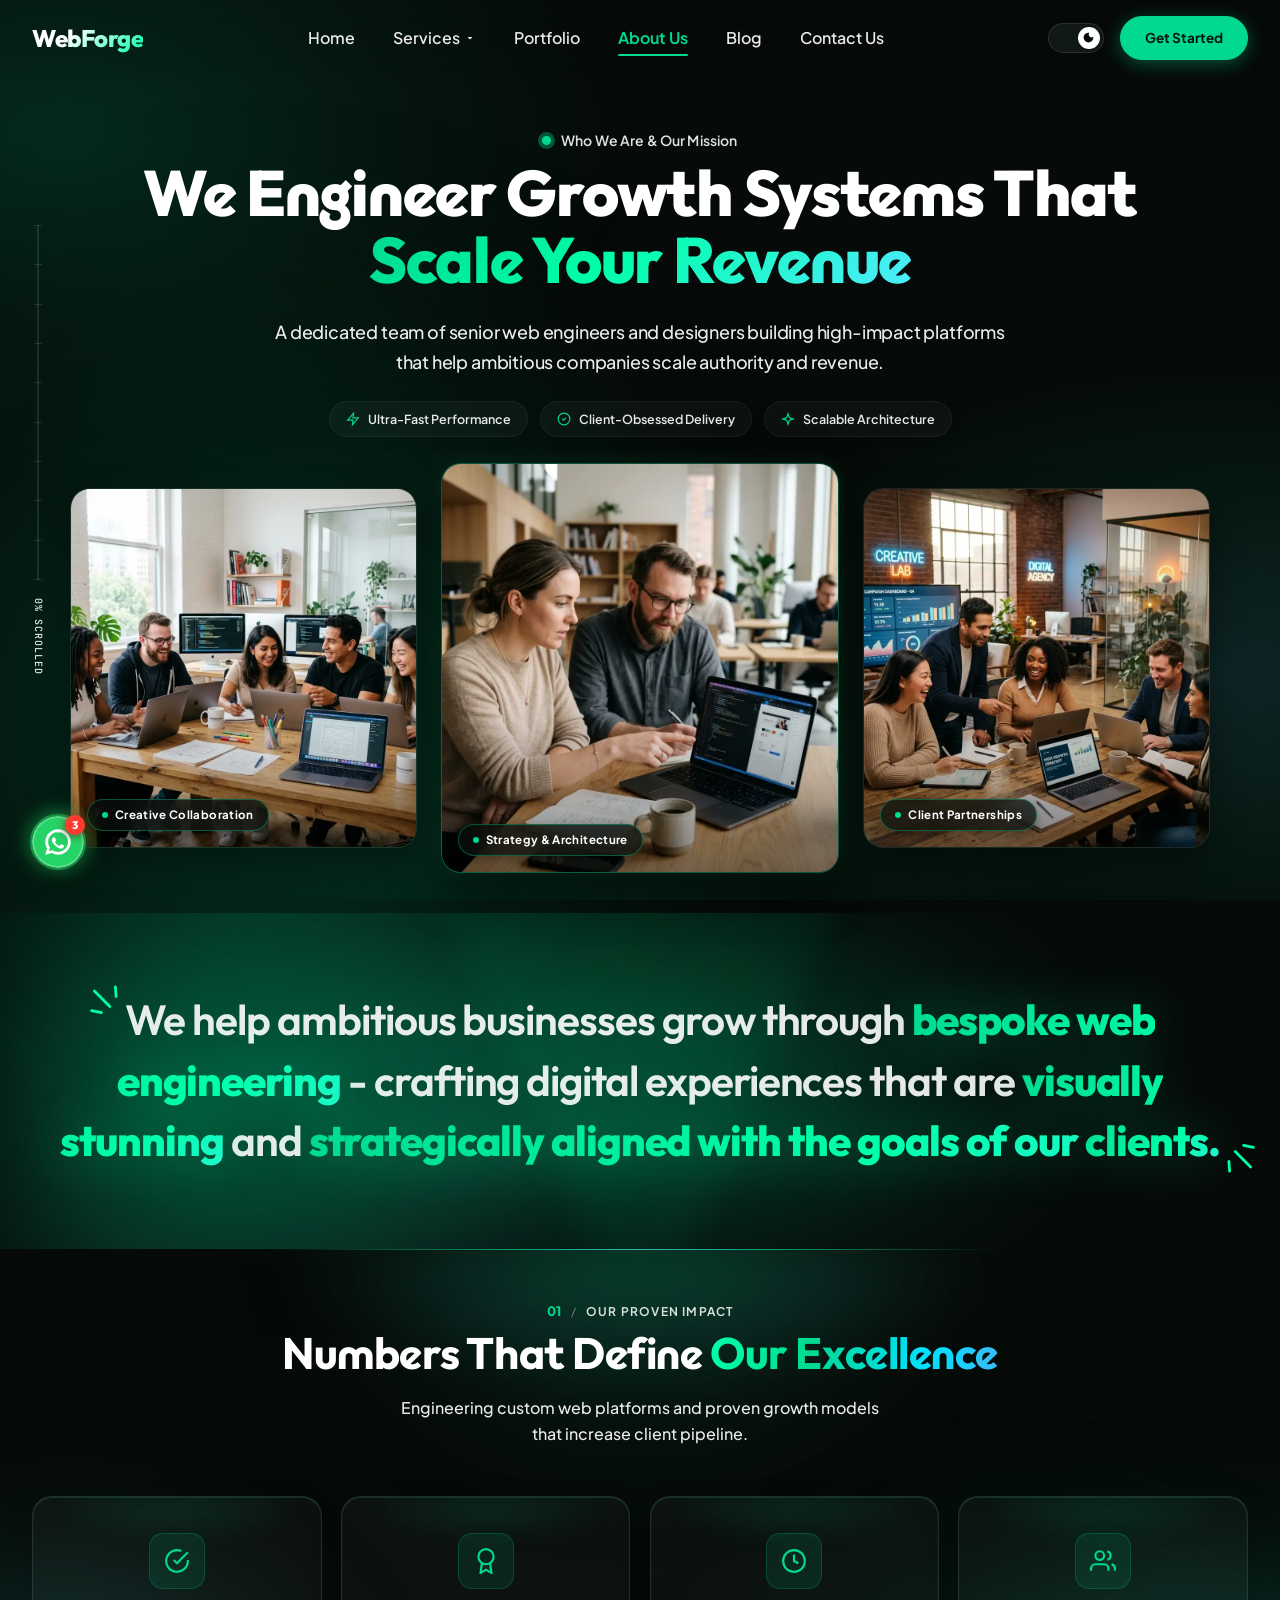
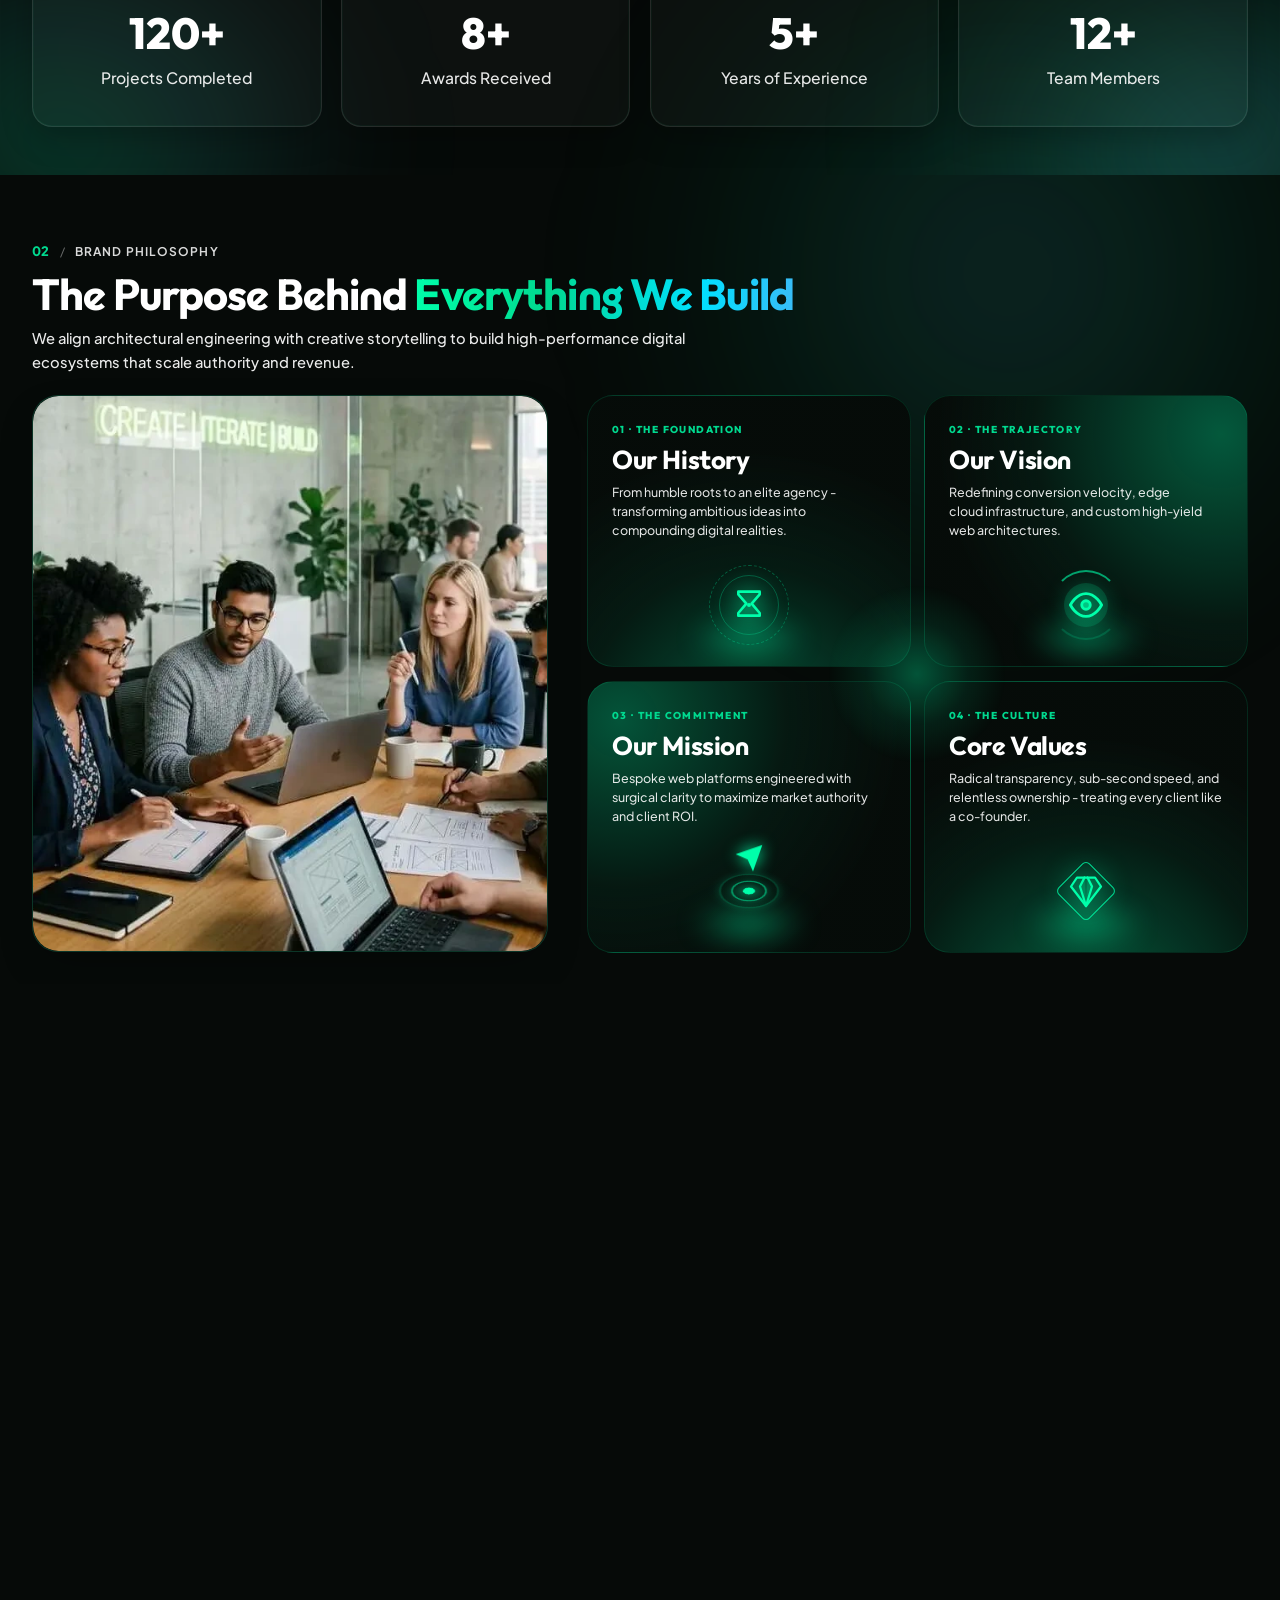
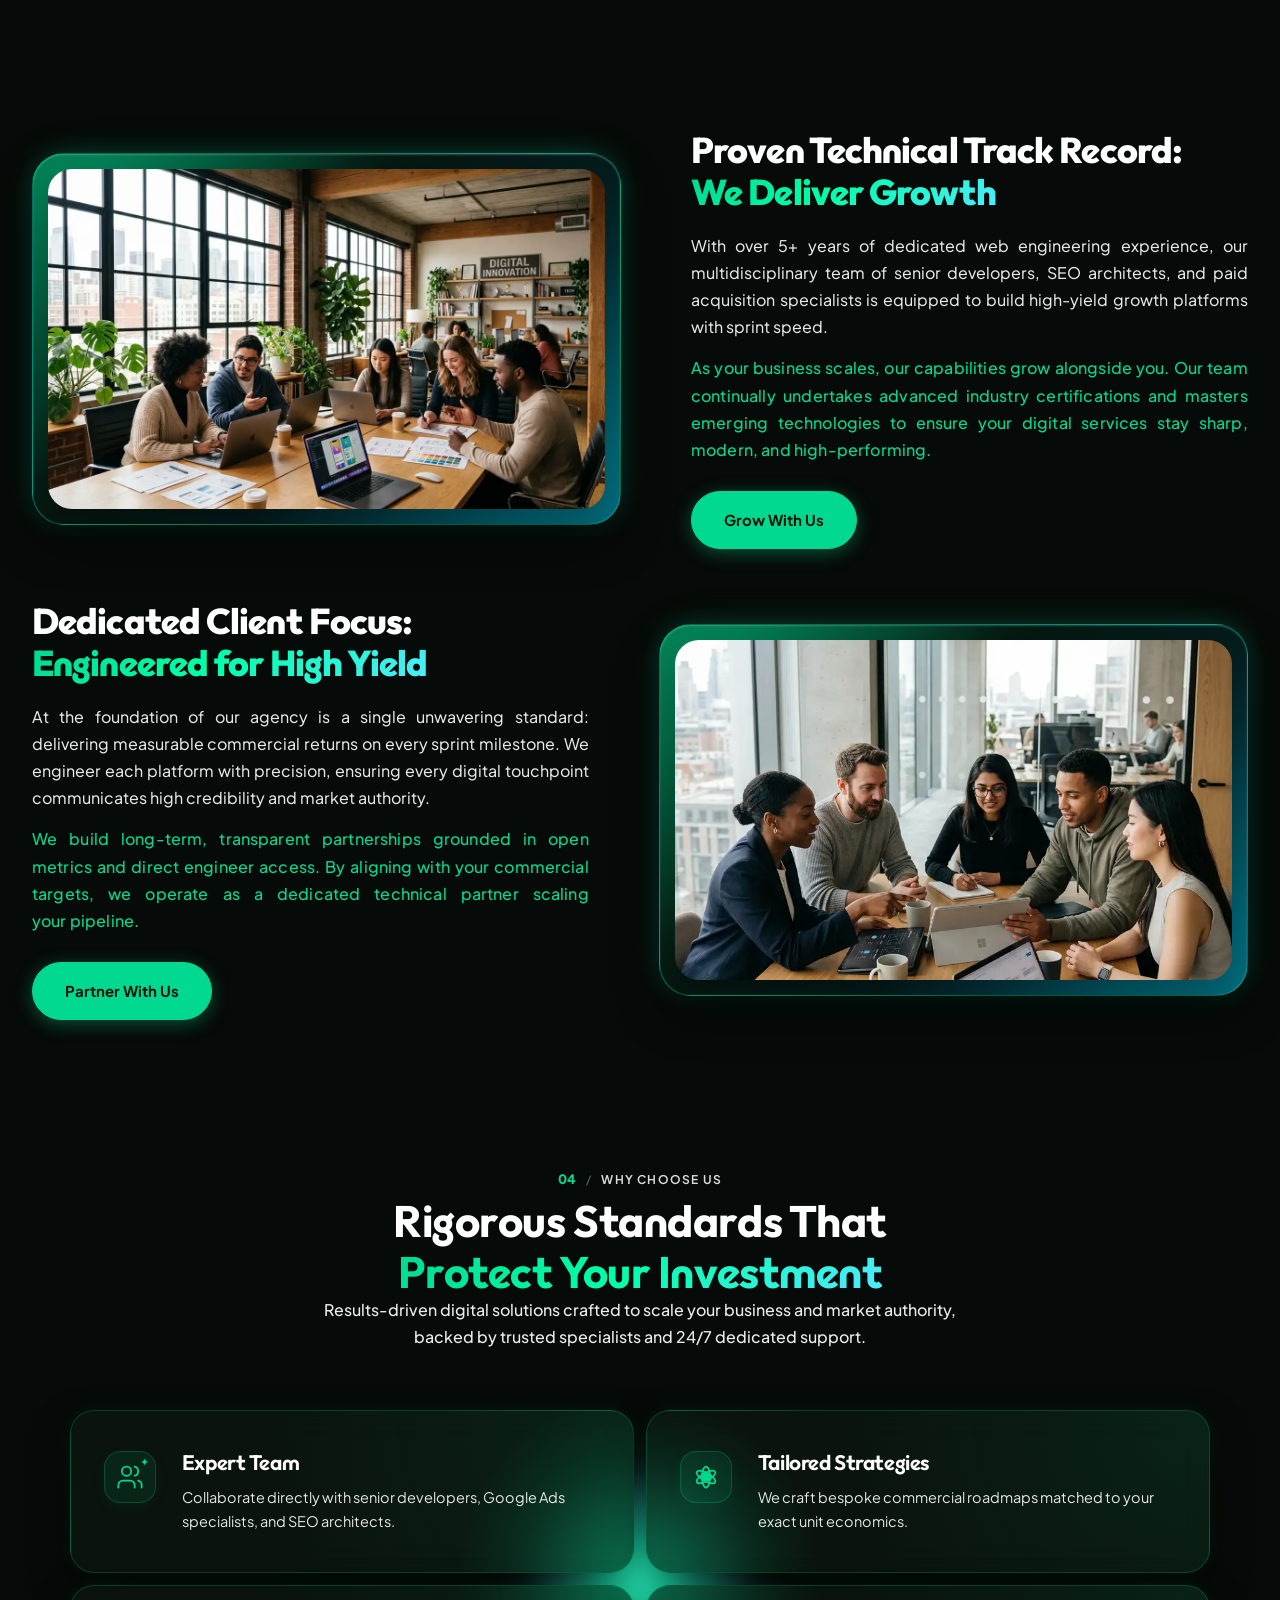
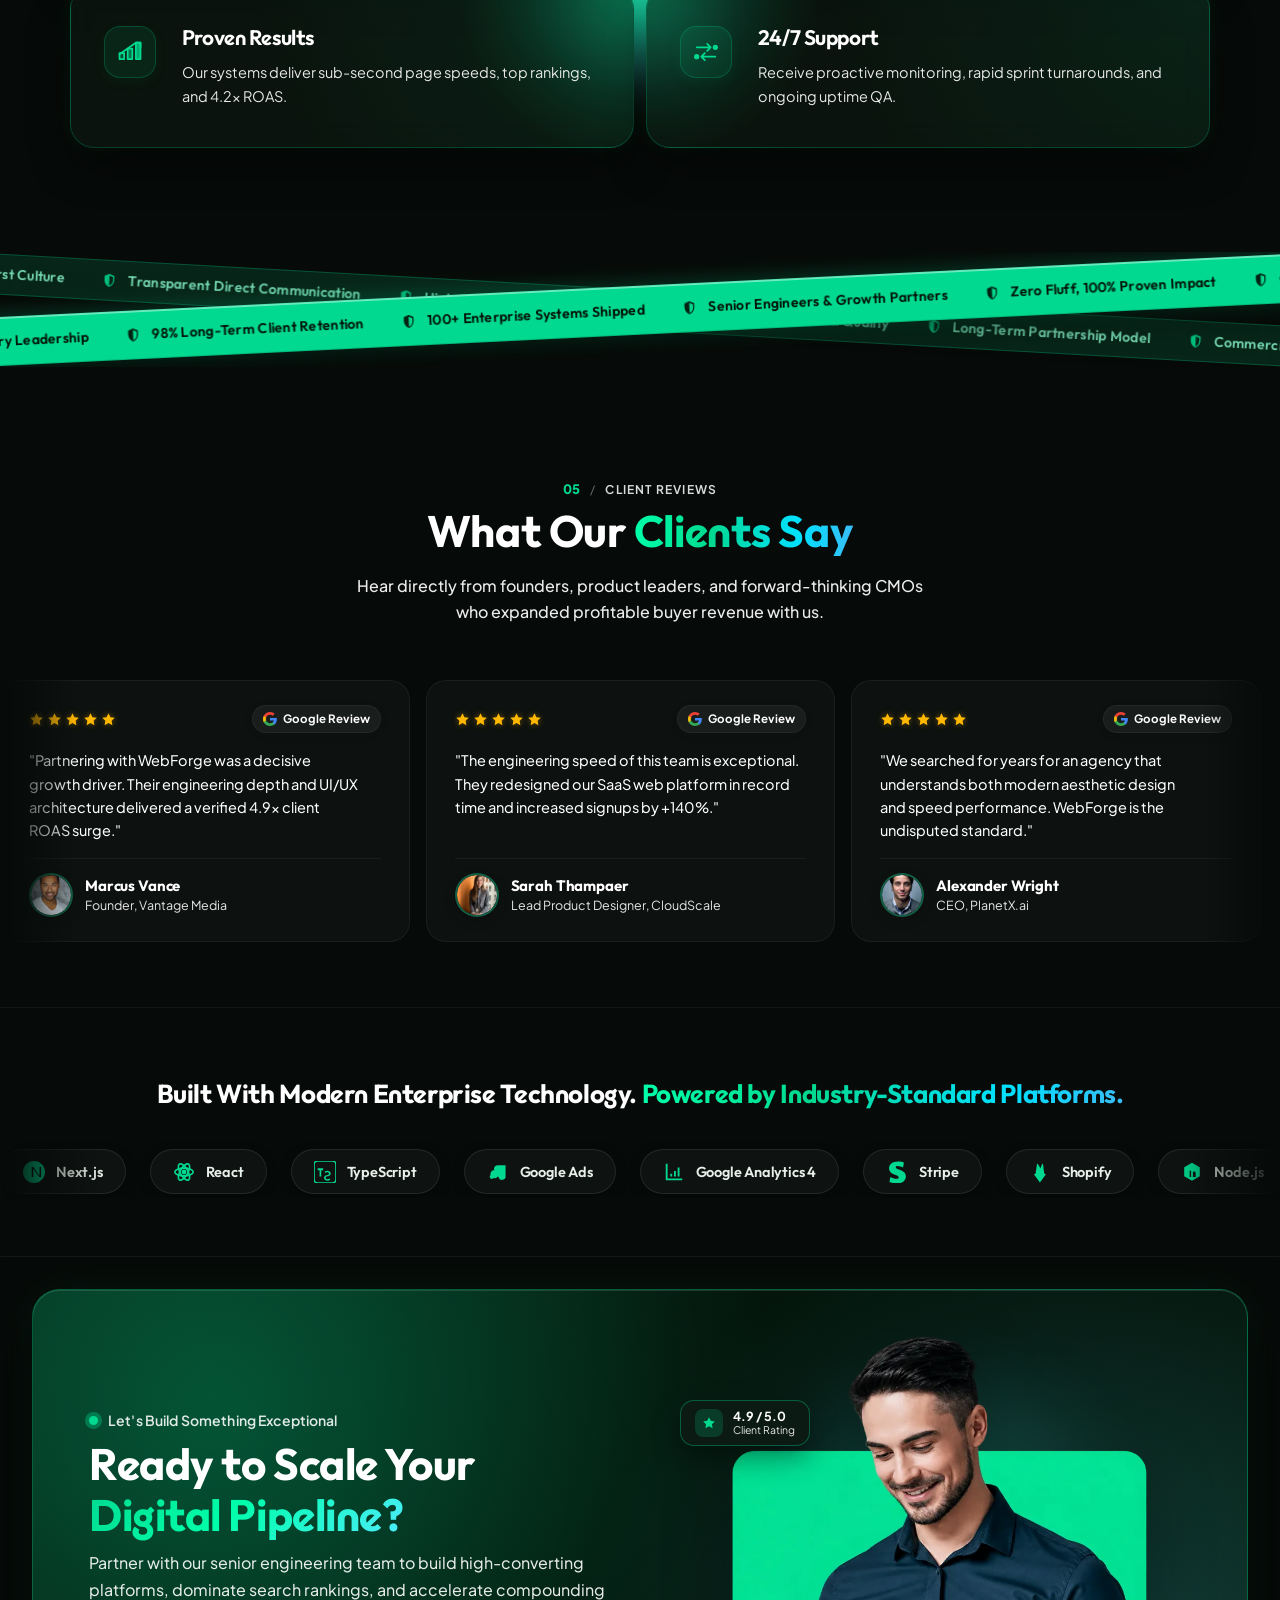
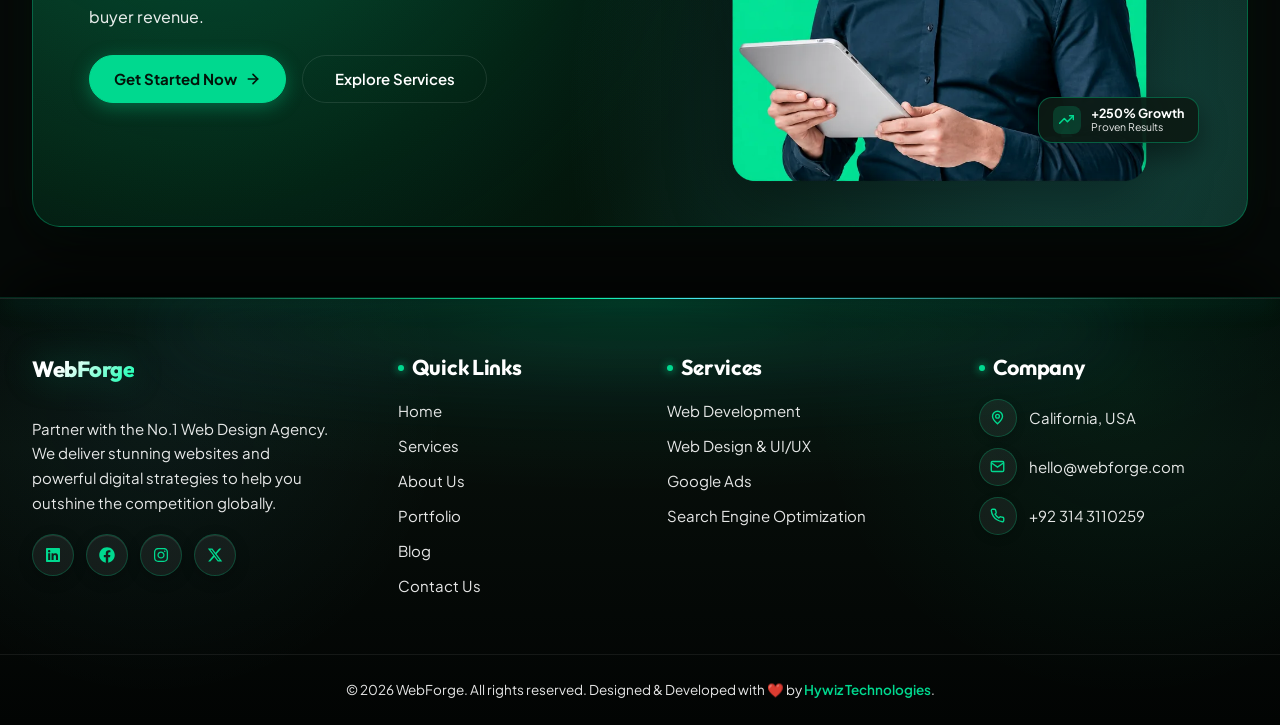
==== commit 696b653e: "Reduce stroke-width of WCU icons for thinner appearance" ====
--- a/about.html
+++ b/about.html
@@ -15,7 +15,7 @@
       href="https://fonts.googleapis.com/css2?family=Outfit:wght@300;400;500;600;700;800;900&family=Plus+Jakarta+Sans:ital,wght@0,200..800;1,200..800&family=JetBrains+Mono:ital,wght@0,100..800;1,100..800&display=swap"
       rel="stylesheet"
     />
-    <link rel="stylesheet" href="css/style.css?v=12.0" />
+    <link rel="stylesheet" href="css/style.css?v=12.1" />
     <style>
       /* ======================================== ABOUT PAGE CUSTOM STYLES ======================================== */ 
       /* --- Hero --- */
@@ -3311,7 +3311,7 @@
             <div class="wcu-card reveal">
               <div class="shiny-sweep"></div>
               <div class="wcu-icon-box icon-expert">
-                <svg class="wcu-main-icon" viewBox="0 0 24 24" width="28" height="28" fill="none" stroke="currentColor" stroke-width="2" stroke-linecap="round" stroke-linejoin="round">
+                <svg class="wcu-main-icon" viewBox="0 0 24 24" width="28" height="28" fill="none" stroke="currentColor" stroke-width="1.5" stroke-linecap="round" stroke-linejoin="round">
                   <path d="M16 21v-2a4 4 0 0 0-4-4H6a4 4 0 0 0-4 4v2"></path>
                   <circle cx="9" cy="7" r="4"></circle>
                   <path d="M22 21v-2a4 4 0 0 0-3-3.87"></path>
@@ -3331,7 +3331,7 @@
             <div class="wcu-card reveal">
               <div class="shiny-sweep"></div>
               <div class="wcu-icon-box icon-strategy">
-                <svg class="wcu-main-icon wcu-orbit-icon" viewBox="0 0 24 24" width="28" height="28" fill="none" stroke="currentColor" stroke-width="1.8" stroke-linecap="round" stroke-linejoin="round">
+                <svg class="wcu-main-icon wcu-orbit-icon" viewBox="0 0 24 24" width="28" height="28" fill="none" stroke="currentColor" stroke-width="1.5" stroke-linecap="round" stroke-linejoin="round">
                   <circle cx="12" cy="12" r="2.5" fill="currentColor"></circle>
                   <ellipse cx="12" cy="12" rx="9" ry="3.5" transform="rotate(30 12 12)"></ellipse>
                   <ellipse cx="12" cy="12" rx="9" ry="3.5" transform="rotate(-30 12 12)"></ellipse>
@@ -3350,7 +3350,7 @@
             <div class="wcu-card reveal">
               <div class="shiny-sweep"></div>
               <div class="wcu-icon-box icon-results">
-                <svg class="wcu-main-icon" viewBox="0 0 24 24" width="28" height="28" fill="none" stroke="currentColor" stroke-width="2.2" stroke-linecap="round" stroke-linejoin="round">
+                <svg class="wcu-main-icon" viewBox="0 0 24 24" width="28" height="28" fill="none" stroke="currentColor" stroke-width="1.5" stroke-linecap="round" stroke-linejoin="round">
                   <path class="bar-step bar-1" d="M3 18h4v-5H3v5z" fill="currentColor" fill-opacity="0.25"></path>
                   <path class="bar-step bar-2" d="M10 18h4v-9h-4v9z" fill="currentColor" fill-opacity="0.45"></path>
                   <path class="bar-step bar-3" d="M17 18h4V4h-4v14z" fill="currentColor" fill-opacity="0.75"></path>
@@ -3369,7 +3369,7 @@
             <div class="wcu-card reveal">
               <div class="shiny-sweep"></div>
               <div class="wcu-icon-box icon-support">
-                <svg class="wcu-main-icon wcu-sync-icon" viewBox="0 0 24 24" width="28" height="28" fill="none" stroke="currentColor" stroke-width="2.2" stroke-linecap="round" stroke-linejoin="round">
+                <svg class="wcu-main-icon wcu-sync-icon" viewBox="0 0 24 24" width="28" height="28" fill="none" stroke="currentColor" stroke-width="1.5" stroke-linecap="round" stroke-linejoin="round">
                   <path class="arrow-top" d="M4 8h12l-3-3m3 3l-3 3"></path>
                   <path class="arrow-bottom" d="M20 16H8l3 3m-3-3l3-3"></path>
                   <circle class="live-dot" cx="20" cy="8" r="1.5" fill="currentColor"></circle>
@@ -4036,7 +4036,7 @@
         });
       });
     </script>
-    <script src="js/main.js?v=12.0"></script>
+    <script src="js/main.js?v=12.1"></script>
 
     <div class="floating-quick-actions" aria-label="Quick Contact Actions">
       <!-- WhatsApp Live Chat -->
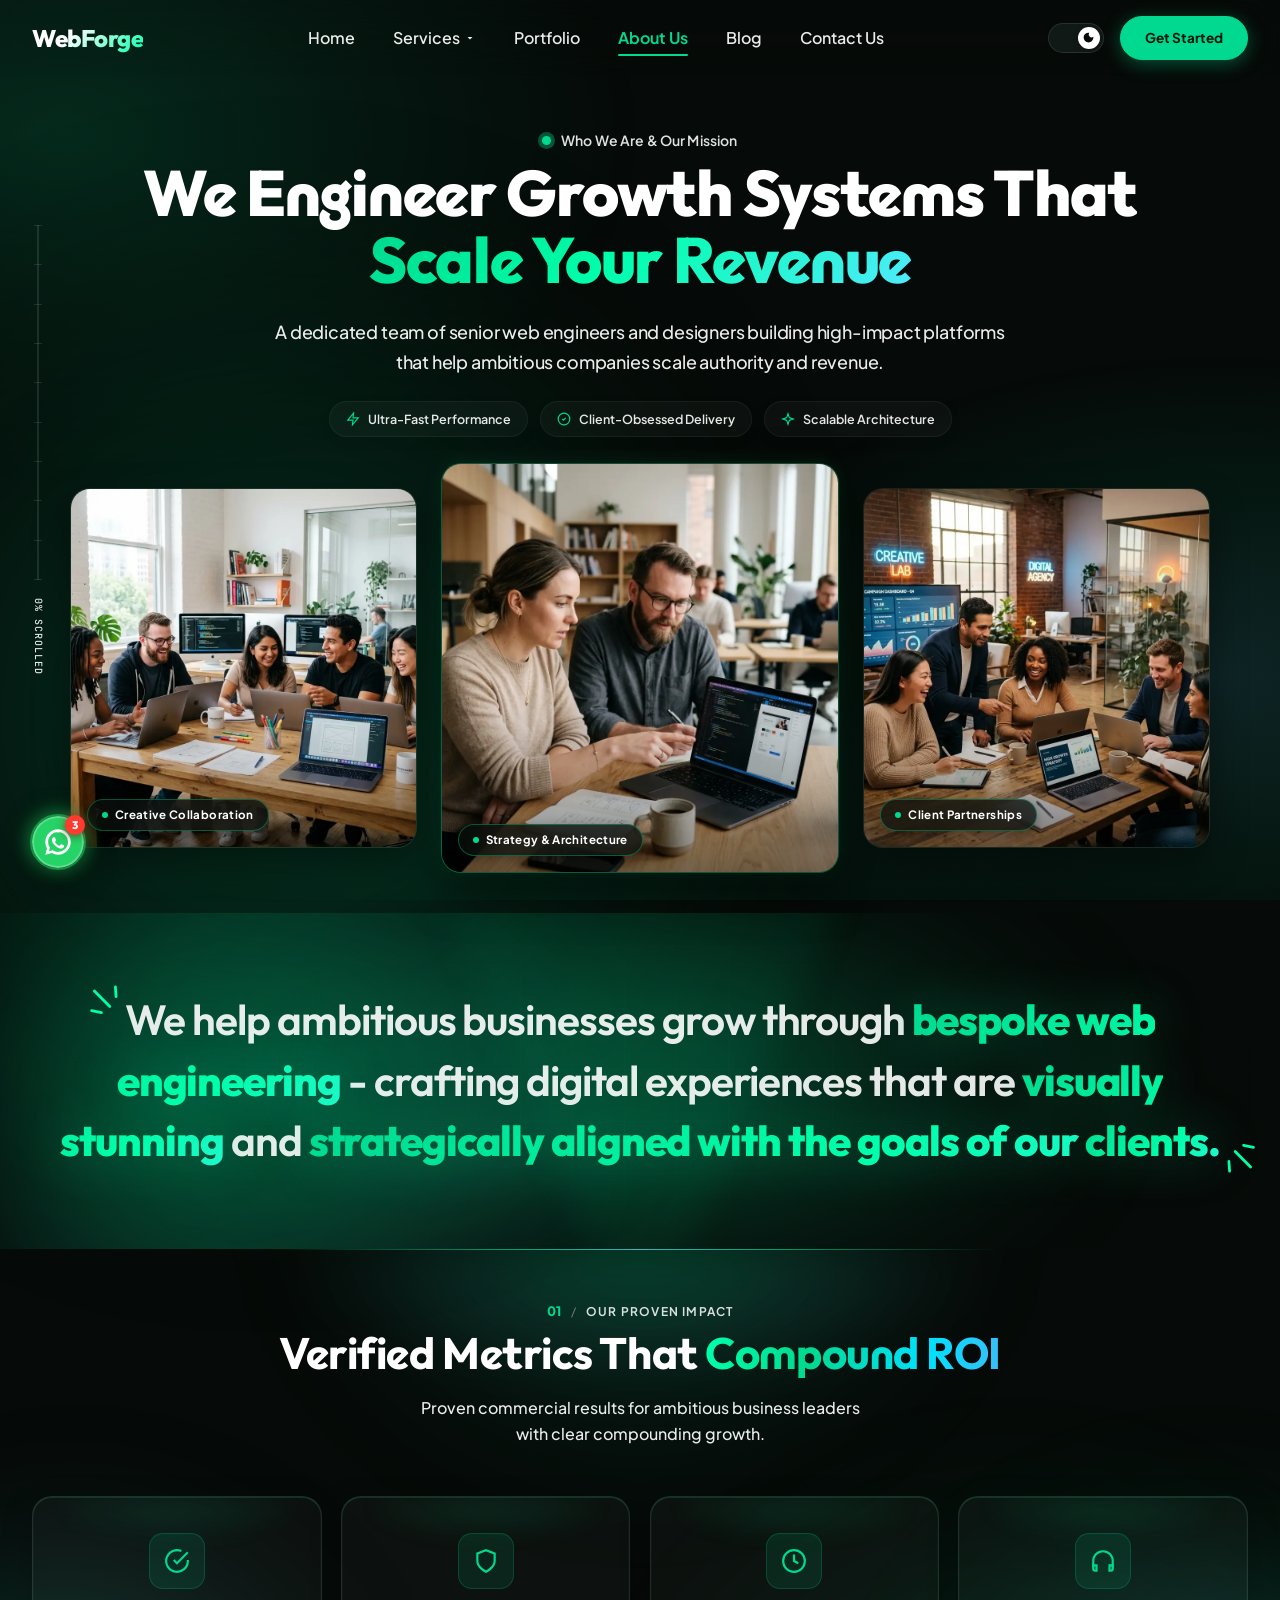
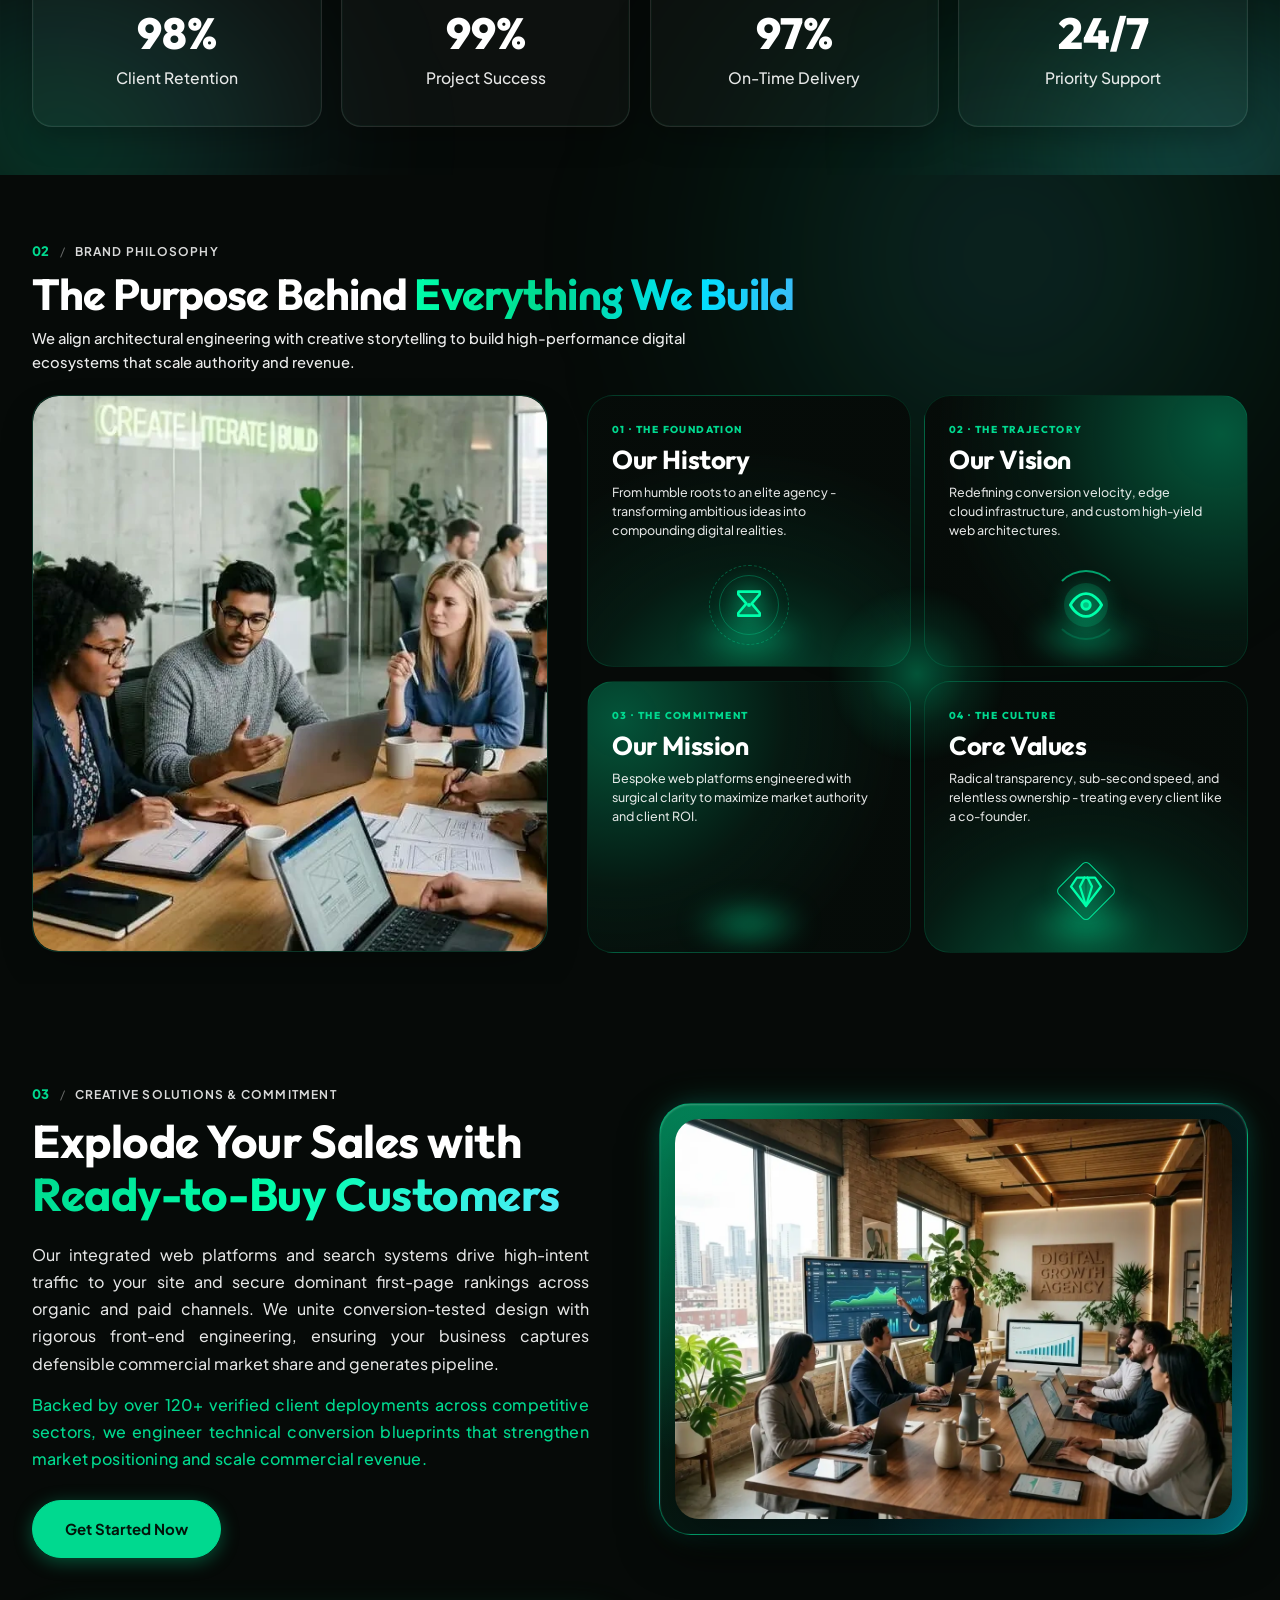
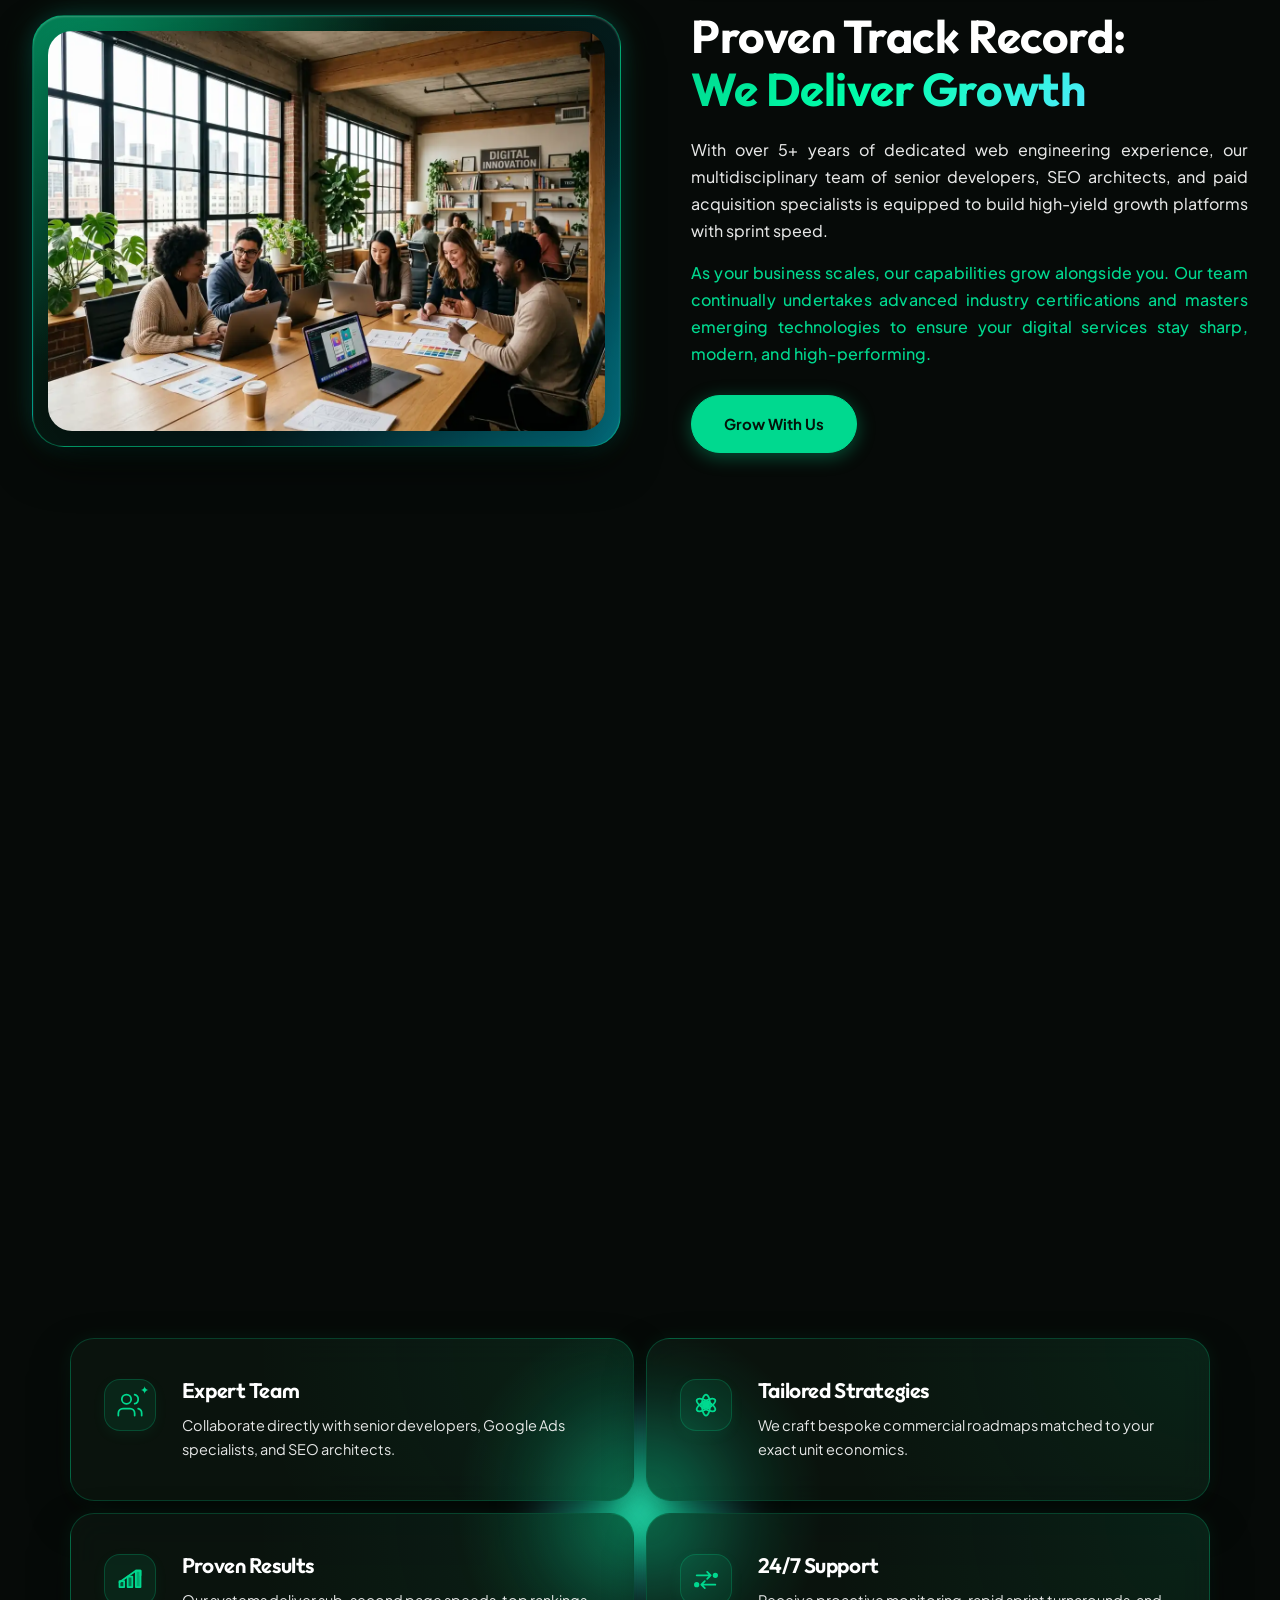
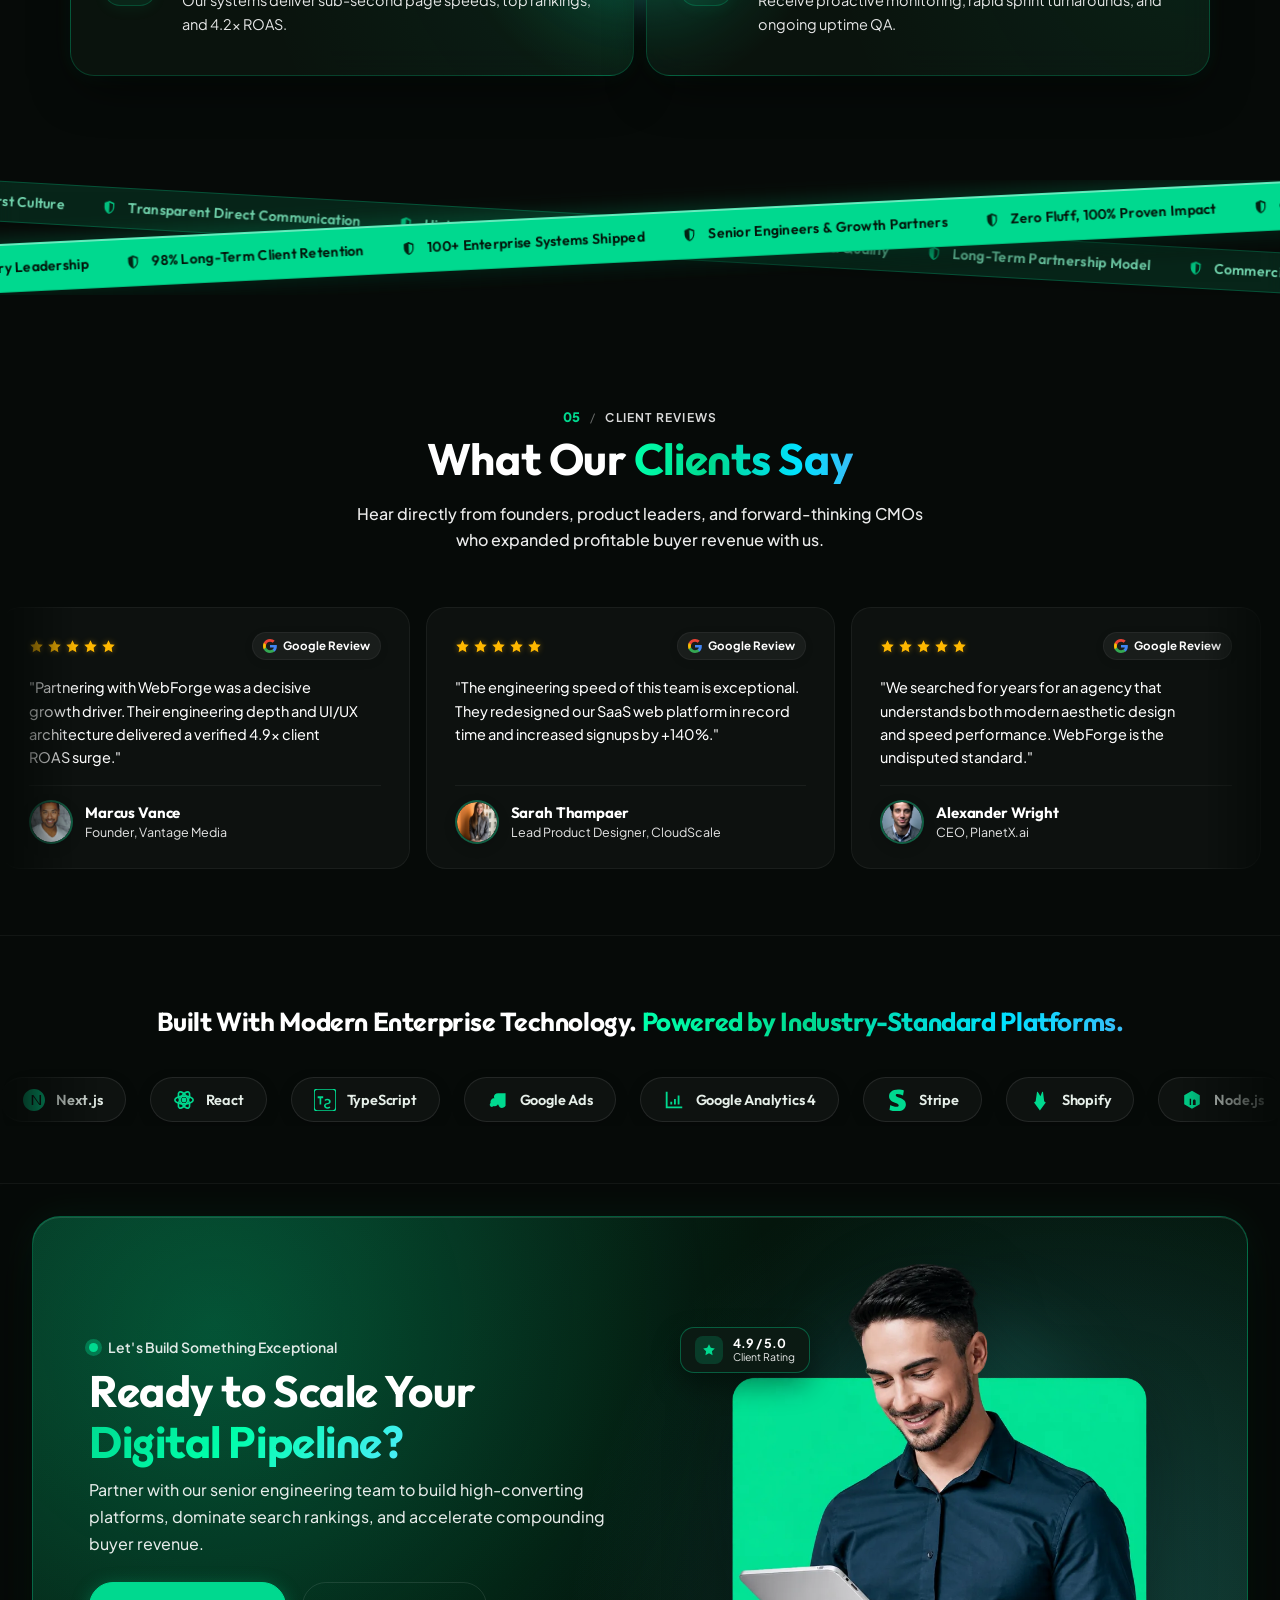
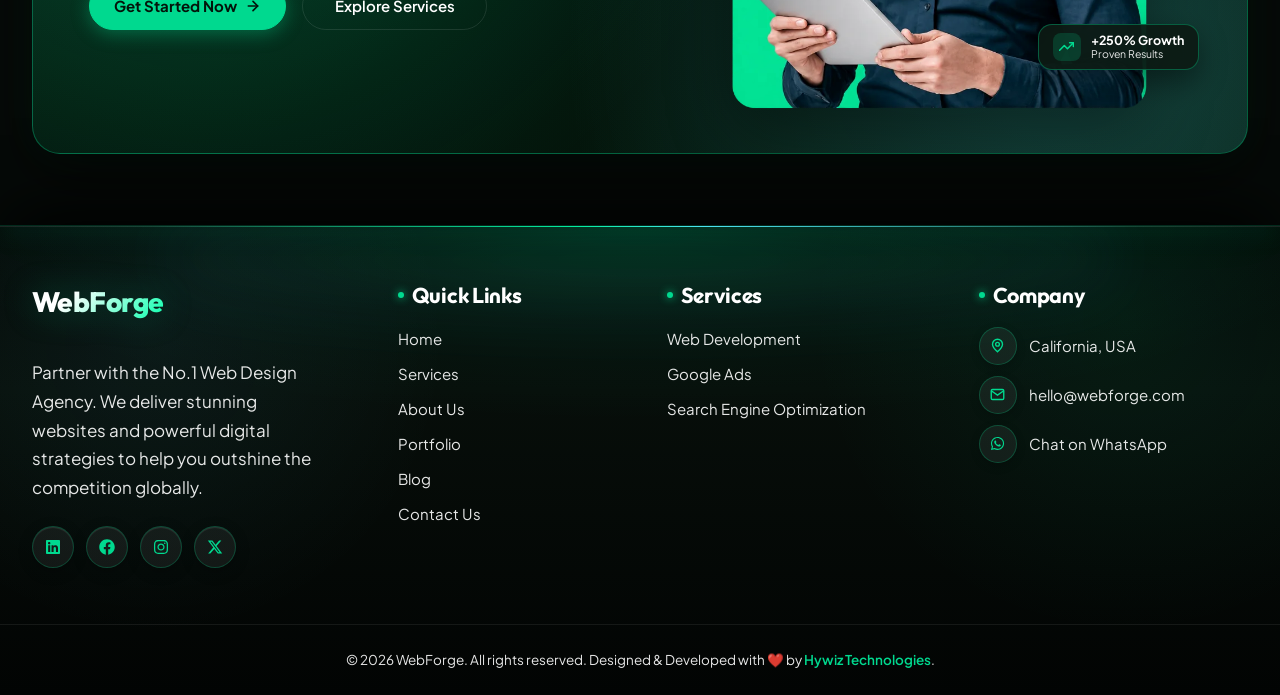
==== commit 944c08c0: "Synchronize agency metrics, standardize footers with WhatsApp chat, and fix CTA navigation" ====
--- a/about.html
+++ b/about.html
@@ -1,2872 +1,3567 @@
 <!doctype html>
 <html lang="en" data-default-theme="dark" data-theme="dark">
-  <head>
-    <meta charset="UTF-8" />
-    <meta name="viewport" content="width=device-width, initial-scale=1.0" />
-    <title>About Us - WebForge | Trusted Digital Growth Partners</title>
-    <meta
-      name="description"
-      content="Learn about WebForge - a team obsessed with one idea: a web agency should be judged by the depth of the results it delivers. Our story, mission, and vision."
-    />
-    <link rel="icon" href="favicon.svg" type="image/svg+xml" />
-    <link rel="preconnect" href="https://fonts.googleapis.com" />
-    <link rel="preconnect" href="https://fonts.gstatic.com" crossorigin />
-    <link
-      href="https://fonts.googleapis.com/css2?family=Outfit:wght@300;400;500;600;700;800;900&family=Plus+Jakarta+Sans:ital,wght@0,200..800;1,200..800&family=JetBrains+Mono:ital,wght@0,100..800;1,100..800&display=swap"
-      rel="stylesheet"
-    />
-    <link rel="stylesheet" href="css/style.css?v=12.1" />
-    <style>
-      /* ======================================== ABOUT PAGE CUSTOM STYLES ======================================== */ 
-      /* --- Hero --- */
-      .about-hero {
-        position: relative;
-        padding: clamp(140px, 16vw, 190px) 0 clamp(24px, 3.5vw, 40px);
-        overflow: visible;
-        background: transparent !important;
+
+<head>
+  <meta charset="UTF-8" />
+  <meta name="viewport" content="width=device-width, initial-scale=1.0" />
+  <title>About Us - WebForge | Trusted Digital Growth Partners</title>
+  <meta name="description"
+    content="Learn about WebForge - a team obsessed with one idea: a web agency should be judged by the depth of the results it delivers. Our story, mission, and vision." />
+  <link rel="icon" href="favicon.svg" type="image/svg+xml" />
+  <link rel="preconnect" href="https://fonts.googleapis.com" />
+  <link rel="preconnect" href="https://fonts.gstatic.com" crossorigin />
+  <link
+    href="https://fonts.googleapis.com/css2?family=Outfit:wght@300;400;500;600;700;800;900&family=Plus+Jakarta+Sans:ital,wght@0,200..800;1,200..800&family=JetBrains+Mono:ital,wght@0,100..800;1,100..800&display=swap"
+    rel="stylesheet" />
+  <link rel="stylesheet" href="css/style.css?v=12.1" />
+  <style>
+    /* ======================================== ABOUT PAGE CUSTOM STYLES ======================================== */
+    /* --- Hero --- */
+    .about-hero {
+      position: relative;
+      padding: clamp(140px, 16vw, 190px) 0 clamp(24px, 3.5vw, 40px);
+      overflow: visible;
+      background: transparent !important;
+      text-align: center;
+    }
+
+    .about-hero::before {
+      display: none;
+    }
+
+    .about-hero-eyebrow {
+      margin-top: clamp(40px, 8vw, 80px);
+      margin-bottom: 24px;
+      justify-content: center;
+    }
+
+    .about-hero h1 {
+      width: 100%;
+      max-width: 100%;
+      margin-inline: auto;
+      margin-bottom: 24px;
+    }
+
+    .about-hero .lede {
+      max-width: 55ch;
+      margin-inline: auto;
+      margin-bottom: 40px;
+      font-size: 1.05rem;
+    }
+
+    .about-hero-meta {
+      display: flex;
+      align-items: center;
+      justify-content: center;
+      gap: 32px;
+      flex-wrap: wrap;
+    }
+
+    .about-hero-meta-item {
+      display: flex;
+      align-items: center;
+      gap: 8px;
+      font-size: 0.875rem;
+      color: var(--fg-soft);
+      font-weight: 500;
+    }
+
+    .about-hero-meta-item svg {
+      color: var(--accent-primary);
+      flex-shrink: 0;
+    }
+
+    /* --- About Story Section (2-col) --- */
+    .about-story-section {
+      padding: clamp(60px, 7vw, 100px) 0;
+      background: var(--bg);
+    }
+
+    .about-story-grid {
+      display: grid;
+      grid-template-columns: 1fr 1fr;
+      gap: clamp(40px, 6vw, 80px);
+      align-items: center;
+    }
+
+    .about-story-visual {
+      position: relative;
+    }
+
+    .about-story-card {
+      background: var(--surface);
+      border: 1px solid var(--border);
+      border-radius: 24px;
+      overflow: hidden;
+      aspect-ratio: 4/3;
+      display: flex;
+      align-items: center;
+      justify-content: center;
+      position: relative;
+    }
+
+    .about-story-card::before {
+      content: "";
+      position: absolute;
+      inset: 0;
+      background: linear-gradient(135deg,
+          color-mix(in srgb, var(--accent-primary) 8%, transparent),
+          color-mix(in srgb, var(--accent-teal) 6%, transparent));
+    }
+
+    .about-story-card svg {
+      width: 90%;
+      height: 90%;
+      position: relative;
+      z-index: 1;
+    }
+
+    /* Floating badge on the visual */
+    .about-story-badge {
+      position: absolute;
+      bottom: -16px;
+      right: -16px;
+      background: var(--fg);
+      color: var(--bg);
+      border-radius: 16px;
+      padding: 14px 20px;
+      display: flex;
+      align-items: center;
+      gap: 10px;
+      font-size: 0.85rem;
+      font-weight: 700;
+      box-shadow: 0 8px 32px rgba(0, 0, 0, 0.15);
+      z-index: 2;
+    }
+
+    .about-story-badge-dot {
+      width: 8px;
+      height: 8px;
+      border-radius: 50%;
+      background: #22c55e;
+      animation: pulse 2s infinite;
+    }
+
+    @keyframes pulse {
+
+      0%,
+      100% {
+        transform: scale(1);
+        opacity: 1;
+      }
+
+      50% {
+        transform: scale(1.3);
+        opacity: 0.7;
+      }
+    }
+
+    .about-story-content h2 {
+      margin-bottom: 20px;
+    }
+
+    .about-story-content .lede {
+      margin-bottom: 28px;
+    }
+
+    .about-checklist {
+      list-style: none;
+      padding: 0;
+      margin: 0 0 36px;
+      display: grid;
+      grid-template-columns: 1fr 1fr;
+      gap: 10px 24px;
+    }
+
+    .about-checklist li {
+      display: flex;
+      align-items: center;
+      gap: 10px;
+      font-size: 15.5px;
+      font-weight: 500;
+      color: var(--fg);
+    }
+
+    .about-checklist li svg {
+      width: 16px;
+      height: 16px;
+      color: var(--accent-primary);
+      flex-shrink: 0;
+      background: color-mix(in srgb, var(--accent-primary) 12%, transparent);
+      border-radius: 50%;
+      padding: 2px;
+    }
+
+    /* --- Pillars (History / Vision / Mission) --- */
+    .about-pillars-section {
+      padding: 80px 0;
+      background: var(--surface);
+      border-top: 1px solid var(--border);
+      border-bottom: 1px solid var(--border);
+    }
+
+    .about-pillars-grid {
+      display: grid;
+      grid-template-columns: repeat(3, 1fr);
+      gap: 2px;
+    }
+
+    .about-pillar {
+      padding: 48px 40px;
+      position: relative;
+      transition: background 0.3s;
+    }
+
+    .about-pillar:not(:last-child)::after {
+      content: "";
+      position: absolute;
+      right: 0;
+      top: 20%;
+      bottom: 20%;
+      width: 1px;
+      background: var(--border);
+    }
+
+    .about-pillar:hover {
+      background: color-mix(in srgb, var(--accent-primary) 4%, transparent);
+    }
+
+    .about-pillar-icon {
+      width: 52px;
+      height: 52px;
+      border-radius: 14px;
+      background: color-mix(in srgb, var(--accent-primary) 12%, transparent);
+      display: flex;
+      align-items: center;
+      justify-content: center;
+      margin-bottom: 24px;
+      color: var(--accent-primary);
+      transition: transform 0.3s;
+    }
+
+    .about-pillar:hover .about-pillar-icon {
+      transform: scale(1.1) rotate(5deg);
+    }
+
+    .about-pillar h4 {
+      font-size: 1.2rem;
+      font-weight: 700;
+      margin-bottom: 12px;
+    }
+
+    .about-pillar p {
+      font-size: 0.9rem;
+      line-height: 1.7;
+      color: var(--fg-soft);
+    }
+
+    /* --- Stats Band (KEY METRICS) --- */
+    .about-stats-section {
+      padding: 40px 0;
+      /* Unified vertical padding for the whole block */
+      background: var(--bg);
+      color: #000;
+      display: flex;
+      align-items: center;
+    }
+
+    .about-stats-grid {
+      display: grid;
+      grid-template-columns: repeat(4, 1fr);
+      gap: 0;
+      width: 100%;
+    }
+
+    .about-stat {
+      text-align: center;
+      padding: 0;
+      /* Removed internal vertical padding */
+      position: relative;
+      display: flex;
+      flex-direction: column;
+      justify-content: center;
+      align-items: center;
+    }
+
+    .about-stat:not(:last-child)::after {
+      content: "";
+      position: absolute;
+      right: 0;
+      top: 20%;
+      bottom: 20%;
+      width: 1px;
+      background: rgba(0, 0, 0, 0.15);
+    }
+
+    .about-stat b {
+      display: block;
+      font-size: clamp(5.5rem, 10vw, 8.5rem);
+      font-weight: 900;
+      line-height: 0.75;
+      /* Strips empty space above the number */
+      margin-top: -20px;
+      /* Pulls the number forcefully upwards */
+      margin-bottom: 5px;
+      /* Pulls the text tighter to the number */
+      color: #000;
+    }
+
+    .about-stat span {
+      font-size: clamp(1rem, 1.8vw, 1.6rem);
+      font-weight: 700;
+      opacity: 0.85;
+      white-space: nowrap;
+    }
+
+    /* --- Team Section --- */
+    .about-team-section {
+      padding: 100px 0;
+      background: var(--surface);
+      border-top: 1px solid var(--border);
+    }
+
+    .about-team-grid {
+      display: grid;
+      grid-template-columns: repeat(4, 1fr);
+      gap: 24px;
+      margin-top: 56px;
+    }
+
+    .team-card {
+      background: var(--bg);
+      border: 1px solid var(--border);
+      border-radius: 20px;
+      overflow: hidden;
+      transition:
+        transform 0.3s,
+        box-shadow 0.3s;
+    }
+
+    .team-card:hover {
+      transform: translateY(-6px);
+      box-shadow: 0 24px 56px rgba(0, 0, 0, 0.12);
+    }
+
+    .team-card-avatar {
+      width: 100%;
+      aspect-ratio: 1;
+      display: flex;
+      align-items: center;
+      justify-content: center;
+      font-size: 2.5rem;
+      font-weight: 800;
+      font-family: var(--font-display);
+    }
+
+    .team-card-body {
+      padding: 20px 22px 24px;
+      border-top: 1px solid var(--border);
+    }
+
+    .team-card-name {
+      font-size: 1rem;
+      font-weight: 700;
+      margin-bottom: 4px;
+    }
+
+    .team-card-role {
+      font-size: 0.8rem;
+      color: var(--accent-primary);
+      font-weight: 600;
+      text-transform: uppercase;
+      letter-spacing: 0.08em;
+      margin-bottom: 12px;
+    }
+
+    .team-card-desc {
+      font-size: 0.85rem;
+      color: var(--fg-soft);
+      line-height: 1.6;
+    }
+
+    /* --- Values/Culture Strip --- */
+    .about-values-section {
+      padding: 80px 0;
+      background: var(--bg);
+      border-top: 1px solid var(--border);
+    }
+
+    .about-values-grid {
+      display: grid;
+      grid-template-columns: 1fr 2fr;
+      gap: 60px;
+      align-items: start;
+    }
+
+    .about-values-left h2 {
+      margin-bottom: 16px;
+    }
+
+    .about-values-left p {
+      color: var(--fg-soft);
+      line-height: 1.7;
+      margin-bottom: 28px;
+    }
+
+    .about-values-list {
+      display: flex;
+      flex-direction: column;
+      gap: 16px;
+    }
+
+    .about-value-item {
+      display: flex;
+      gap: 16px;
+      align-items: flex-start;
+      padding: 20px 24px;
+      background: var(--surface);
+      border: 1px solid var(--border);
+      border-radius: 14px;
+      transition:
+        border-color 0.25s,
+        transform 0.25s;
+    }
+
+    .about-value-item:hover {
+      border-color: var(--accent-primary);
+      transform: translateX(6px);
+    }
+
+    .about-value-icon {
+      width: 40px;
+      height: 40px;
+      border-radius: 10px;
+      background: color-mix(in srgb, var(--accent-primary) 12%, transparent);
+      display: flex;
+      align-items: center;
+      justify-content: center;
+      color: var(--accent-primary);
+      flex-shrink: 0;
+    }
+
+    .about-value-text h5 {
+      font-size: 18px !important;
+      font-weight: 700;
+      margin-bottom: 4px;
+    }
+
+    .about-value-text p {
+      font-size: 0.85rem;
+      color: var(--fg-soft);
+      margin: 0;
+      line-height: 1.6;
+    }
+
+    /* --- CTA Banner --- */
+    .about-cta-section {
+      padding: 80px 0;
+      background: var(--bg);
+    }
+
+    .about-cta-inner {
+      background: var(--fg);
+      color: var(--bg);
+      border-radius: 28px;
+      padding: clamp(40px, 6vw, 72px) clamp(32px, 5vw, 64px);
+      display: flex;
+      align-items: center;
+      justify-content: space-between;
+      gap: 32px;
+      flex-wrap: wrap;
+      position: relative;
+      overflow: hidden;
+    }
+
+    .about-cta-inner::before {
+      content: "";
+      position: absolute;
+      width: 400px;
+      height: 400px;
+      border-radius: 50%;
+      background: radial-gradient(circle,
+          color-mix(in srgb, var(--accent-primary) 25%, transparent),
+          transparent 70%);
+      right: -100px;
+      top: -100px;
+      pointer-events: none;
+    }
+
+    .about-cta-text h2 {
+      font-size: clamp(1.6rem, 3vw, 2.6rem);
+      font-weight: 800;
+      margin-bottom: 10px;
+      color: inherit;
+    }
+
+    .about-cta-text p {
+      font-size: 1rem;
+      opacity: 0.7;
+      max-width: 42ch;
+    }
+
+    .about-cta-btn {
+      background: var(--accent-primary);
+      color: #fff;
+      padding: 16px 36px;
+      border-radius: 99px;
+      font-weight: 700;
+      font-size: 0.95rem;
+      text-decoration: none;
+      display: inline-flex;
+      align-items: center;
+      gap: 10px;
+      transition:
+        transform 0.2s,
+        box-shadow 0.2s;
+      white-space: nowrap;
+      flex-shrink: 0;
+      position: relative;
+      z-index: 1;
+    }
+
+    .about-cta-btn:hover {
+      transform: scale(1.03);
+      box-shadow: 0 10px 30px color-mix(in srgb, var(--accent-primary) 35%, transparent);
+    }
+
+    .about-cta-btn-dot {
+      width: 24px;
+      height: 24px;
+      border-radius: 50%;
+      background: rgba(255, 255, 255, 0.2);
+      display: flex;
+      align-items: center;
+      justify-content: center;
+    }
+
+    /* --- Responsive --- */
+    @media (max-width: 960px) {
+
+      .about-story-grid,
+      .about-values-grid {
+        grid-template-columns: 1fr;
+      }
+
+      .about-pillars-grid,
+      .about-team-grid {
+        grid-template-columns: 1fr 1fr;
+      }
+
+      .about-stats-grid {
+        grid-template-columns: repeat(2, 1fr);
+      }
+
+      .about-checklist {
+        grid-template-columns: 1fr;
+      }
+
+      .about-pillar:not(:last-child)::after {
+        display: none;
+      }
+
+      .about-stat:not(:last-child)::after {
+        display: none;
+      }
+    }
+
+    @media (max-width: 600px) {
+
+      .about-pillars-grid,
+      .about-team-grid,
+      .about-stats-grid {
+        grid-template-columns: 1fr;
+      }
+
+      .about-cta-inner {
+        flex-direction: column;
         text-align: center;
       }
-      .about-hero::before {
-        display: none;
-      }
-      .about-hero-eyebrow {
-        margin-top: clamp(40px, 8vw, 80px);
-        margin-bottom: 24px;
-        justify-content: center;
-      }
-      .about-hero h1 {
-        width: 100%;
-        max-width: 100%;
-        margin-inline: auto;
-        margin-bottom: 24px;
-      }
-      .about-hero .lede {
-        max-width: 55ch;
-        margin-inline: auto;
-        margin-bottom: 40px;
-        font-size: 1.05rem;
-      }
-      .about-hero-meta {
-        display: flex;
-        align-items: center;
-        justify-content: center;
-        gap: 32px;
-        flex-wrap: wrap;
-      }
-      .about-hero-meta-item {
-        display: flex;
-        align-items: center;
-        gap: 8px;
-        font-size: 0.875rem;
-        color: var(--fg-soft);
-        font-weight: 500;
-      }
-      .about-hero-meta-item svg {
-        color: var(--accent-primary);
-        flex-shrink: 0;
-      } /* --- About Story Section (2-col) --- */
-      .about-story-section {
-        padding: clamp(60px, 7vw, 100px) 0;
-        background: var(--bg);
-      }
-      .about-story-grid {
-        display: grid;
-        grid-template-columns: 1fr 1fr;
-        gap: clamp(40px, 6vw, 80px);
-        align-items: center;
-      }
-      .about-story-visual {
-        position: relative;
-      }
-      .about-story-card {
-        background: var(--surface);
-        border: 1px solid var(--border);
-        border-radius: 24px;
-        overflow: hidden;
-        aspect-ratio: 4/3;
-        display: flex;
-        align-items: center;
-        justify-content: center;
-        position: relative;
-      }
-      .about-story-card::before {
-        content: "";
-        position: absolute;
-        inset: 0;
-        background: linear-gradient(
-          135deg,
-          color-mix(in srgb, var(--accent-primary) 8%, transparent),
-          color-mix(in srgb, var(--accent-teal) 6%, transparent)
-        );
-      }
-      .about-story-card svg {
-        width: 90%;
-        height: 90%;
-        position: relative;
-        z-index: 1;
-      } /* Floating badge on the visual */
+
       .about-story-badge {
-        position: absolute;
-        bottom: -16px;
-        right: -16px;
-        background: var(--fg);
-        color: var(--bg);
-        border-radius: 16px;
-        padding: 14px 20px;
-        display: flex;
-        align-items: center;
-        gap: 10px;
-        font-size: 0.85rem;
-        font-weight: 700;
-        box-shadow: 0 8px 32px rgba(0, 0, 0, 0.15);
-        z-index: 2;
-      }
-      .about-story-badge-dot {
-        width: 8px;
-        height: 8px;
-        border-radius: 50%;
-        background: #22c55e;
-        animation: pulse 2s infinite;
-      }
-      @keyframes pulse {
-        0%,
-        100% {
-          transform: scale(1);
-          opacity: 1;
-        }
-        50% {
-          transform: scale(1.3);
-          opacity: 0.7;
-        }
-      }
-      .about-story-content h2 {
-        margin-bottom: 20px;
-      }
-      .about-story-content .lede {
-        margin-bottom: 28px;
-      }
-      .about-checklist {
-        list-style: none;
-        padding: 0;
-        margin: 0 0 36px;
-        display: grid;
-        grid-template-columns: 1fr 1fr;
-        gap: 10px 24px;
-      }
-      .about-checklist li {
-        display: flex;
-        align-items: center;
-        gap: 10px;
-        font-size: 15.5px;
-        font-weight: 500;
-        color: var(--fg);
-      }
-      .about-checklist li svg {
-        width: 16px;
-        height: 16px;
-        color: var(--accent-primary);
-        flex-shrink: 0;
-        background: color-mix(in srgb, var(--accent-primary) 12%, transparent);
-        border-radius: 50%;
-        padding: 2px;
-      } /* --- Pillars (History / Vision / Mission) --- */
-      .about-pillars-section {
-        padding: 80px 0;
-        background: var(--surface);
-        border-top: 1px solid var(--border);
-        border-bottom: 1px solid var(--border);
-      }
-      .about-pillars-grid {
-        display: grid;
-        grid-template-columns: repeat(3, 1fr);
-        gap: 2px;
-      }
-      .about-pillar {
-        padding: 48px 40px;
-        position: relative;
-        transition: background 0.3s;
-      }
-      .about-pillar:not(:last-child)::after {
-        content: "";
-        position: absolute;
-        right: 0;
-        top: 20%;
-        bottom: 20%;
-        width: 1px;
-        background: var(--border);
-      }
-      .about-pillar:hover {
-        background: color-mix(in srgb, var(--accent-primary) 4%, transparent);
-      }
-      .about-pillar-icon {
-        width: 52px;
-        height: 52px;
-        border-radius: 14px;
-        background: color-mix(in srgb, var(--accent-primary) 12%, transparent);
-        display: flex;
-        align-items: center;
-        justify-content: center;
-        margin-bottom: 24px;
-        color: var(--accent-primary);
-        transition: transform 0.3s;
-      }
-      .about-pillar:hover .about-pillar-icon {
-        transform: scale(1.1) rotate(5deg);
-      }
-      .about-pillar h4 {
-        font-size: 1.2rem;
-        font-weight: 700;
-        margin-bottom: 12px;
-      }
-      .about-pillar p {
-        font-size: 0.9rem;
-        line-height: 1.7;
-        color: var(--fg-soft);
-      } /* --- Stats Band (KEY METRICS) --- */
-      .about-stats-section {
-        padding: 40px 0; /* Unified vertical padding for the whole block */
-        background: var(--bg);
-        color: #000;
-        display: flex;
-        align-items: center;
-      }
-      .about-stats-grid {
-        display: grid;
-        grid-template-columns: repeat(4, 1fr);
-        gap: 0;
-        width: 100%;
-      }
-      .about-stat {
-        text-align: center;
-        padding: 0; /* Removed internal vertical padding */
-        position: relative;
-        display: flex;
-        flex-direction: column;
-        justify-content: center;
-        align-items: center;
-      }
-      .about-stat:not(:last-child)::after {
-        content: "";
-        position: absolute;
-        right: 0;
-        top: 20%;
-        bottom: 20%;
-        width: 1px;
-        background: rgba(0, 0, 0, 0.15);
-      }
-      .about-stat b {
-        display: block;
-        font-size: clamp(5.5rem, 10vw, 8.5rem);
-        font-weight: 900;
-        line-height: 0.75; /* Strips empty space above the number */
-        margin-top: -20px; /* Pulls the number forcefully upwards */
-        margin-bottom: 5px; /* Pulls the text tighter to the number */
-        color: #000;
-      }
-      .about-stat span {
-        font-size: clamp(1rem, 1.8vw, 1.6rem);
-        font-weight: 700;
-        opacity: 0.85;
-        white-space: nowrap;
-      }
-
-      /* --- Team Section --- */
-      .about-team-section {
-        padding: 100px 0;
-        background: var(--surface);
-        border-top: 1px solid var(--border);
-      }
-      .about-team-grid {
-        display: grid;
-        grid-template-columns: repeat(4, 1fr);
-        gap: 24px;
-        margin-top: 56px;
-      }
-      .team-card {
-        background: var(--bg);
-        border: 1px solid var(--border);
-        border-radius: 20px;
-        overflow: hidden;
-        transition:
-          transform 0.3s,
-          box-shadow 0.3s;
-      }
-      .team-card:hover {
-        transform: translateY(-6px);
-        box-shadow: 0 24px 56px rgba(0, 0, 0, 0.12);
-      }
-      .team-card-avatar {
-        width: 100%;
-        aspect-ratio: 1;
-        display: flex;
-        align-items: center;
-        justify-content: center;
-        font-size: 2.5rem;
-        font-weight: 800;
-        font-family: var(--font-display);
-      }
-      .team-card-body {
-        padding: 20px 22px 24px;
-        border-top: 1px solid var(--border);
-      }
-      .team-card-name {
-        font-size: 1rem;
-        font-weight: 700;
-        margin-bottom: 4px;
-      }
-      .team-card-role {
-        font-size: 0.8rem;
-        color: var(--accent-primary);
-        font-weight: 600;
-        text-transform: uppercase;
-        letter-spacing: 0.08em;
-        margin-bottom: 12px;
-      }
-      .team-card-desc {
-        font-size: 0.85rem;
-        color: var(--fg-soft);
-        line-height: 1.6;
-      } /* --- Values/Culture Strip --- */
-      .about-values-section {
-        padding: 80px 0;
-        background: var(--bg);
-        border-top: 1px solid var(--border);
-      }
-      .about-values-grid {
-        display: grid;
-        grid-template-columns: 1fr 2fr;
-        gap: 60px;
-        align-items: start;
-      }
-      .about-values-left h2 {
-        margin-bottom: 16px;
-      }
-      .about-values-left p {
-        color: var(--fg-soft);
-        line-height: 1.7;
-        margin-bottom: 28px;
-      }
-      .about-values-list {
-        display: flex;
-        flex-direction: column;
-        gap: 16px;
-      }
-      .about-value-item {
-        display: flex;
-        gap: 16px;
-        align-items: flex-start;
-        padding: 20px 24px;
-        background: var(--surface);
-        border: 1px solid var(--border);
-        border-radius: 14px;
-        transition:
-          border-color 0.25s,
-          transform 0.25s;
-      }
-      .about-value-item:hover {
-        border-color: var(--accent-primary);
-        transform: translateX(6px);
-      }
-      .about-value-icon {
-        width: 40px;
-        height: 40px;
-        border-radius: 10px;
-        background: color-mix(in srgb, var(--accent-primary) 12%, transparent);
-        display: flex;
-        align-items: center;
-        justify-content: center;
-        color: var(--accent-primary);
-        flex-shrink: 0;
-      }
-      .about-value-text h5 {
-        font-size: 18px !important;
-        font-weight: 700;
-        margin-bottom: 4px;
-      }
-      .about-value-text p {
-        font-size: 0.85rem;
-        color: var(--fg-soft);
-        margin: 0;
-        line-height: 1.6;
-      } /* --- CTA Banner --- */
-      .about-cta-section {
-        padding: 80px 0;
-        background: var(--bg);
-      }
-      .about-cta-inner {
-        background: var(--fg);
-        color: var(--bg);
-        border-radius: 28px;
-        padding: clamp(40px, 6vw, 72px) clamp(32px, 5vw, 64px);
-        display: flex;
-        align-items: center;
-        justify-content: space-between;
-        gap: 32px;
-        flex-wrap: wrap;
-        position: relative;
-        overflow: hidden;
-      }
-      .about-cta-inner::before {
-        content: "";
-        position: absolute;
-        width: 400px;
-        height: 400px;
-        border-radius: 50%;
-        background: radial-gradient(
-          circle,
-          color-mix(in srgb, var(--accent-primary) 25%, transparent),
-          transparent 70%
-        );
-        right: -100px;
-        top: -100px;
-        pointer-events: none;
-      }
-      .about-cta-text h2 {
-        font-size: clamp(1.6rem, 3vw, 2.6rem);
-        font-weight: 800;
-        margin-bottom: 10px;
-        color: inherit;
-      }
-      .about-cta-text p {
-        font-size: 1rem;
-        opacity: 0.7;
-        max-width: 42ch;
-      }
-      .about-cta-btn {
-        background: var(--accent-primary);
-        color: #fff;
-        padding: 16px 36px;
-        border-radius: 99px;
-        font-weight: 700;
-        font-size: 0.95rem;
-        text-decoration: none;
-        display: inline-flex;
-        align-items: center;
-        gap: 10px;
-        transition:
-          transform 0.2s,
-          box-shadow 0.2s;
-        white-space: nowrap;
-        flex-shrink: 0;
-        position: relative;
-        z-index: 1;
-      }
-      .about-cta-btn:hover {
-        transform: scale(1.03);
-        box-shadow: 0 10px 30px
-          color-mix(in srgb, var(--accent-primary) 35%, transparent);
-      }
-      .about-cta-btn-dot {
-        width: 24px;
-        height: 24px;
-        border-radius: 50%;
-        background: rgba(255, 255, 255, 0.2);
-        display: flex;
-        align-items: center;
-        justify-content: center;
-      } /* --- Responsive --- */
-      @media (max-width: 960px) {
-        .about-story-grid,
-        .about-values-grid {
-          grid-template-columns: 1fr;
-        }
-        .about-pillars-grid,
-        .about-team-grid {
-          grid-template-columns: 1fr 1fr;
-        }
-        .about-stats-grid {
-          grid-template-columns: repeat(2, 1fr);
-        }
-        .about-checklist {
-          grid-template-columns: 1fr;
-        }
-        .about-pillar:not(:last-child)::after {
-          display: none;
-        }
-        .about-stat:not(:last-child)::after {
-          display: none;
-        }
-      }
-      @media (max-width: 600px) {
-        .about-pillars-grid,
-        .about-team-grid,
-        .about-stats-grid {
-          grid-template-columns: 1fr;
-        }
-        .about-cta-inner {
-          flex-direction: column;
-          text-align: center;
-        }
-        .about-story-badge {
-          bottom: -8px;
-          right: -8px;
-        }
-      } /* --- Hero Gallery --- */
+        bottom: -8px;
+        right: -8px;
+      }
+    }
+
+    /* --- Hero Gallery --- */
+    .about-hero-gallery {
+      display: grid;
+      grid-template-columns: 5fr 4fr;
+      gap: clamp(16px, 2vw, 24px);
+      margin-top: 60px;
+      max-width: 1100px;
+      margin-inline: auto;
+    }
+
+    .about-hero-gallery-left {
+      border-radius: clamp(16px, 3vw, 32px);
+      overflow: hidden;
+      height: clamp(350px, 45vw, 550px);
+      position: relative;
+      box-shadow: var(--shadow-sm);
+    }
+
+    .about-hero-gallery-left img {
+      width: 100%;
+      height: 100%;
+      object-fit: cover;
+      transition: transform 0.7s ease;
+    }
+
+    .about-hero-gallery-left:hover img {
+      transform: scale(1.05);
+    }
+
+    .about-hero-gallery-right {
+      display: grid;
+      grid-template-rows: 1fr 1fr;
+      gap: clamp(16px, 2vw, 24px);
+      height: clamp(350px, 45vw, 550px);
+    }
+
+    .about-hero-gallery-right-img {
+      border-radius: clamp(16px, 3vw, 32px);
+      overflow: hidden;
+      height: 100%;
+      position: relative;
+      box-shadow: var(--shadow-sm);
+    }
+
+    .about-hero-gallery-right-img img {
+      width: 100%;
+      height: 100%;
+      object-fit: cover;
+      transition: transform 0.7s ease;
+    }
+
+    .about-hero-gallery-right-img:hover img {
+      transform: scale(1.05);
+    }
+
+    @media (max-width: 768px) {
       .about-hero-gallery {
-        display: grid;
-        grid-template-columns: 5fr 4fr;
-        gap: clamp(16px, 2vw, 24px);
-        margin-top: 60px;
-        max-width: 1100px;
-        margin-inline: auto;
-      }
+        grid-template-columns: 1fr;
+        margin-top: 40px;
+      }
+
       .about-hero-gallery-left {
-        border-radius: clamp(16px, 3vw, 32px);
-        overflow: hidden;
-        height: clamp(350px, 45vw, 550px);
-        position: relative;
-        box-shadow: var(--shadow-sm);
-      }
-      .about-hero-gallery-left img {
-        width: 100%;
-        height: 100%;
-        object-fit: cover;
-        transition: transform 0.7s ease;
-      }
-      .about-hero-gallery-left:hover img {
-        transform: scale(1.05);
-      }
+        height: 300px;
+      }
+
       .about-hero-gallery-right {
-        display: grid;
-        grid-template-rows: 1fr 1fr;
-        gap: clamp(16px, 2vw, 24px);
-        height: clamp(350px, 45vw, 550px);
-      }
+        height: auto;
+        grid-template-rows: auto auto;
+      }
+
       .about-hero-gallery-right-img {
-        border-radius: clamp(16px, 3vw, 32px);
-        overflow: hidden;
-        height: 100%;
-        position: relative;
-        box-shadow: var(--shadow-sm);
-      }
-      .about-hero-gallery-right-img img {
-        width: 100%;
-        height: 100%;
-        object-fit: cover;
-        transition: transform 0.7s ease;
-      }
-      .about-hero-gallery-right-img:hover img {
-        transform: scale(1.05);
-      }
-      @media (max-width: 768px) {
-        .about-hero-gallery {
-          grid-template-columns: 1fr;
-          margin-top: 40px;
-        }
-        .about-hero-gallery-left {
-          height: 300px;
-        }
-        .about-hero-gallery-right {
-          height: auto;
-          grid-template-rows: auto auto;
-        }
-        .about-hero-gallery-right-img {
-          height: 250px;
-        }
-      }
-
-      /* =========================================================
+        height: 250px;
+      }
+    }
+
+    /* =========================================================
          PURPOSE BEHIND EVERYTHING WE BUILD - TIMELINE ROADMAP
          ========================================================= */
-      .about-philosophy-section {
-        position: relative;
-        width: 100%;
-        padding-top: clamp(48px, 5.5vw, 76px);
-        padding-bottom: clamp(20px, 2.5vw, 36px);
-        background: var(--bg);
-        overflow: hidden;
-      }
-
-      /* Section 02 Head: Full Width Banner */
-      .philosophy-section-head {
-        display: flex;
-        flex-direction: column;
-        align-items: flex-start;
-        text-align: left;
-        width: 100%;
-        max-width: 100%;
-        margin-bottom: clamp(14px, 1.8vw, 20px) !important;
-      }
-
-      .philosophy-main-title {
-        color: var(--fg) !important;
-        margin-bottom: 0 !important;
-        font-size: clamp(30px, 3.4vw, 44px) !important;
-        line-height: 1.18 !important;
-        letter-spacing: -0.02em !important;
-        width: 100%;
-        max-width: 100%;
-      }
-
-      .philosophy-sub-lead {
-        font-family: var(--font-body) !important;
-        font-size: clamp(14.5px, 1.15vw, 16px) !important;
-        line-height: 1.62 !important;
-        color: var(--fg-soft) !important;
-        font-weight: 500 !important;
-        max-width: 720px;
-        margin-top: 8px !important;
-        margin-bottom: 0 !important;
-      }
-
-      html:not([data-theme="dark"]) .philosophy-sub-lead,
-      [data-theme='light'] .philosophy-sub-lead {
-        color: #2c4235 !important;
-        font-weight: 500 !important;
-      }
-
-      .philosophy-layout {
-        display: grid;
-        grid-template-columns: 1fr 1.28fr;
-        gap: clamp(24px, 3vw, 40px);
-        align-items: stretch;
-      }
-
-      /* Left Column: Creative Framed Image (Height matches Bento Grid 1:1) */
-      .philosophy-header-col {
-        position: relative;
-        display: flex;
-        flex-direction: column;
-        height: 100%;
-        min-height: 100%;
-        padding: 0 !important;
-        margin: 0 !important;
-      }
-
-      .philosophy-image-container {
-        width: 100%;
-        height: 100%;
-        min-height: 100%;
-        display: flex;
-        flex: 1;
-        margin: 0 !important;
-      }
-
-      .philosophy-image-container .expertise-image-creative {
-        width: 100% !important;
-        height: 100% !important;
-        min-height: 100% !important;
-        max-width: 100% !important;
-        padding: 0 !important;
-        margin: 0 !important;
-        display: flex !important;
-        flex: 1 !important;
-        position: relative;
-        border-radius: 26px !important;
-        overflow: hidden !important;
-        border: 1px solid rgba(0, 217, 143, 0.18) !important;
-        background: var(--surface) !important;
-        box-shadow: 0 16px 40px -12px rgba(0, 0, 0, 0.35) !important;
-        transition: transform 0.4s var(--ease), border-color 0.4s var(--ease), box-shadow 0.4s var(--ease) !important;
-      }
-
-      .philosophy-image-container .expertise-image-creative::before {
-        display: none !important;
-      }
-
-      .philosophy-image-container .expertise-image-creative:hover {
-        transform: translateY(-6px) scale(1.01) !important;
-        border-color: rgba(0, 255, 170, 0.45) !important;
-        box-shadow: 0 24px 60px -12px rgba(0, 217, 143, 0.28), 0 0 25px rgba(0, 217, 143, 0.12) !important;
-      }
-
-      .philosophy-image-container .expertise-image-creative img {
-        width: 100% !important;
-        height: 100% !important;
-        min-height: 100% !important;
-        max-height: unset !important;
-        aspect-ratio: unset !important;
-        object-fit: cover !important;
-        border-radius: 26px !important;
-        display: block !important;
-      }
-
-      html[data-theme="light"] .philosophy-image-container .expertise-image-creative {
-        border-color: rgba(0, 143, 88, 0.18) !important;
-        box-shadow: 0 12px 32px -8px rgba(0, 0, 0, 0.08) !important;
-      }
-
-      html[data-theme="light"] .philosophy-image-container .expertise-image-creative:hover {
-        border-color: rgba(0, 143, 88, 0.45) !important;
-        box-shadow: 0 20px 48px -10px rgba(0, 143, 88, 0.2) !important;
-      }
-
-      .philosophy-left-badges {
-        display: flex;
-        flex-wrap: wrap;
-        gap: 12px;
-      }
-
-      .philosophy-stat-chip {
-        display: inline-flex;
-        align-items: center;
-        gap: 8px;
-        padding: 6px 14px;
-        border-radius: 999px;
-        font-size: 12.5px;
-        font-weight: 600;
-        background: var(--surface);
-        border: 1px solid var(--border-strong);
-        color: var(--fg);
-      }
-
-      .chip-glow-dot {
-        width: 7px;
-        height: 7px;
-        border-radius: 50%;
-        background: var(--accent-primary);
-        box-shadow: 0 0 8px var(--accent-primary);
-      }
-
-      /* Right Column: 2x2 Bento Cards */
-      .philosophy-timeline-col {
-        position: relative;
-        width: 100%;
-        padding: 0 !important;
-        margin: 0 !important;
-        height: 100%;
-        display: flex;
-        flex-direction: column;
-      }
-
-      /* =========================================================
+    .about-philosophy-section {
+      position: relative;
+      width: 100%;
+      padding-top: clamp(48px, 5.5vw, 76px);
+      padding-bottom: clamp(20px, 2.5vw, 36px);
+      background: var(--bg);
+      overflow: hidden;
+    }
+
+    /* Section 02 Head: Full Width Banner */
+    .philosophy-section-head {
+      display: flex;
+      flex-direction: column;
+      align-items: flex-start;
+      text-align: left;
+      width: 100%;
+      max-width: 100%;
+      margin-bottom: clamp(14px, 1.8vw, 20px) !important;
+    }
+
+    .philosophy-main-title {
+      color: var(--fg) !important;
+      margin-bottom: 0 !important;
+      font-size: clamp(30px, 3.4vw, 44px) !important;
+      line-height: 1.18 !important;
+      letter-spacing: -0.02em !important;
+      width: 100%;
+      max-width: 100%;
+    }
+
+    .philosophy-sub-lead {
+      font-family: var(--font-body) !important;
+      font-size: clamp(14.5px, 1.15vw, 16px) !important;
+      line-height: 1.62 !important;
+      color: var(--fg-soft) !important;
+      font-weight: 500 !important;
+      max-width: 720px;
+      margin-top: 8px !important;
+      margin-bottom: 0 !important;
+    }
+
+    html:not([data-theme="dark"]) .philosophy-sub-lead,
+    [data-theme='light'] .philosophy-sub-lead {
+      color: #2c4235 !important;
+      font-weight: 500 !important;
+    }
+
+    .philosophy-layout {
+      display: grid;
+      grid-template-columns: 1fr 1.28fr;
+      gap: clamp(24px, 3vw, 40px);
+      align-items: stretch;
+    }
+
+    /* Left Column: Creative Framed Image (Height matches Bento Grid 1:1) */
+    .philosophy-header-col {
+      position: relative;
+      display: flex;
+      flex-direction: column;
+      height: 100%;
+      min-height: 100%;
+      padding: 0 !important;
+      margin: 0 !important;
+    }
+
+    .philosophy-image-container {
+      width: 100%;
+      height: 100%;
+      min-height: 100%;
+      display: flex;
+      flex: 1;
+      margin: 0 !important;
+    }
+
+    .philosophy-image-container .expertise-image-creative {
+      width: 100% !important;
+      height: 100% !important;
+      min-height: 100% !important;
+      max-width: 100% !important;
+      padding: 0 !important;
+      margin: 0 !important;
+      display: flex !important;
+      flex: 1 !important;
+      position: relative;
+      border-radius: 26px !important;
+      overflow: hidden !important;
+      border: 1px solid rgba(0, 217, 143, 0.18) !important;
+      background: var(--surface) !important;
+      box-shadow: 0 16px 40px -12px rgba(0, 0, 0, 0.35) !important;
+      transition: transform 0.4s var(--ease), border-color 0.4s var(--ease), box-shadow 0.4s var(--ease) !important;
+    }
+
+    .philosophy-image-container .expertise-image-creative::before {
+      display: none !important;
+    }
+
+    .philosophy-image-container .expertise-image-creative:hover {
+      transform: translateY(-6px) scale(1.01) !important;
+      border-color: rgba(0, 255, 170, 0.45) !important;
+      box-shadow: 0 24px 60px -12px rgba(0, 217, 143, 0.28), 0 0 25px rgba(0, 217, 143, 0.12) !important;
+    }
+
+    .philosophy-image-container .expertise-image-creative img {
+      width: 100% !important;
+      height: 100% !important;
+      min-height: 100% !important;
+      max-height: unset !important;
+      aspect-ratio: unset !important;
+      object-fit: cover !important;
+      border-radius: 26px !important;
+      display: block !important;
+    }
+
+    html[data-theme="light"] .philosophy-image-container .expertise-image-creative {
+      border-color: rgba(0, 143, 88, 0.18) !important;
+      box-shadow: 0 12px 32px -8px rgba(0, 0, 0, 0.08) !important;
+    }
+
+    html[data-theme="light"] .philosophy-image-container .expertise-image-creative:hover {
+      border-color: rgba(0, 143, 88, 0.45) !important;
+      box-shadow: 0 20px 48px -10px rgba(0, 143, 88, 0.2) !important;
+    }
+
+    .philosophy-left-badges {
+      display: flex;
+      flex-wrap: wrap;
+      gap: 12px;
+    }
+
+    .philosophy-stat-chip {
+      display: inline-flex;
+      align-items: center;
+      gap: 8px;
+      padding: 6px 14px;
+      border-radius: 999px;
+      font-size: 12.5px;
+      font-weight: 600;
+      background: var(--surface);
+      border: 1px solid var(--border-strong);
+      color: var(--fg);
+    }
+
+    .chip-glow-dot {
+      width: 7px;
+      height: 7px;
+      border-radius: 50%;
+      background: var(--accent-primary);
+      box-shadow: 0 0 8px var(--accent-primary);
+    }
+
+    /* Right Column: 2x2 Bento Cards */
+    .philosophy-timeline-col {
+      position: relative;
+      width: 100%;
+      padding: 0 !important;
+      margin: 0 !important;
+      height: 100%;
+      display: flex;
+      flex-direction: column;
+    }
+
+    /* =========================================================
          ABOUT AGENCY STATEMENT - Big Editorial Manifesto Block
          ========================================================= */
-      /* =========================================================
+    /* =========================================================
          ABOUT AGENCY STATEMENT - Big Editorial Manifesto Block
          ========================================================= */
-      .about-statement-section {
-        position: relative;
-        width: 100%;
-        padding: clamp(56px, 6vw, 88px) 0;
-        overflow: hidden;
-        /* Deep space dark bg with a faint emerald base tint */
-        background: radial-gradient(ellipse 120% 80% at 50% 100%,
+    .about-statement-section {
+      position: relative;
+      width: 100%;
+      padding: clamp(56px, 6vw, 88px) 0;
+      overflow: hidden;
+      /* Deep space dark bg with a faint emerald base tint */
+      background: radial-gradient(ellipse 120% 80% at 50% 100%,
           rgba(0, 30, 18, 0.98) 0%,
           rgba(6, 12, 10, 0.99) 60%,
-          var(--bg) 100%
-        );
-      }
-
-      .about-statement-section + .agency-metrics-section {
-        padding-top: clamp(28px, 4vw, 48px) !important;
-      }
-
-      /* =========================================================
+          var(--bg) 100%);
+    }
+
+    .about-statement-section+.agency-metrics-section {
+      padding-top: clamp(28px, 4vw, 48px) !important;
+    }
+
+    /* =========================================================
          WEB 3.0 ILLUMINATING GRADIENT LIGHTING SYSTEM
          ========================================================= */
-      .stmt-ambient-aurora {
-        position: absolute;
-        inset: 0;
-        pointer-events: none;
-        overflow: hidden;
-        z-index: 0;
-      }
-
-      /* ── LAYER 1: MEGA CENTRAL HALO - blindingly bright emerald core */
-      .aurora-core-glow {
-        position: absolute;
-        top: 50%;
-        left: 50%;
-        transform: translate(-50%, -50%);
-        width: min(1100px, 100vw);
-        height: 650px;
-        border-radius: 50%;
-        background:
-          radial-gradient(ellipse 55% 40% at 50% 50%,
-            rgba(0, 255, 170, 0.38) 0%,
-            rgba(0, 217, 143, 0.22) 30%,
-            rgba(0, 190, 120, 0.10) 55%,
-            transparent 75%
-          );
-        filter: blur(72px);
-        animation: auroraBreathe 8s ease-in-out infinite alternate;
-        mix-blend-mode: screen;
-      }
-
-      /* ── LAYER 2: LEFT ORB - deep teal-cyan plasma blob */
-      .aurora-blob.blob-left {
-        top: 5%;
-        left: -4%;
-        width: clamp(320px, 42vw, 560px);
-        height: clamp(280px, 36vw, 480px);
-        border-radius: 40% 60% 70% 30% / 40% 50% 60% 50%;
-        background:
-          radial-gradient(ellipse at 40% 40%,
-            rgba(0, 217, 143, 0.45) 0%,
-            rgba(0, 255, 170, 0.22) 40%,
-            rgba(79, 235, 253, 0.10) 70%,
-            transparent 85%
-          );
-        filter: blur(72px);
-        opacity: 0.85;
-        mix-blend-mode: screen;
-        animation: blobMorph1 14s ease-in-out infinite alternate;
-      }
-
-      /* ── LAYER 3: RIGHT ORB - electric cyan violet plasma blob */
-      .aurora-blob.blob-right {
-        bottom: 0%;
-        right: -4%;
-        width: clamp(340px, 44vw, 580px);
-        height: clamp(300px, 38vw, 500px);
-        border-radius: 60% 40% 50% 50% / 50% 60% 40% 60%;
-        background:
-          radial-gradient(ellipse at 60% 60%,
-            rgba(79, 235, 253, 0.40) 0%,
-            rgba(0, 217, 143, 0.22) 38%,
-            rgba(0, 120, 200, 0.12) 65%,
-            transparent 85%
-          );
-        filter: blur(82px);
-        opacity: 0.78;
-        mix-blend-mode: screen;
-        animation: blobMorph2 18s ease-in-out infinite alternate;
-      }
-
-      /* ── LAYER 4: TOP CONIC SPOT LIGHT - like a stage light from above */
-      .aurora-blob.blob-left::before,
-      .aurora-blob.blob-right::before {
-        display: none;
-      }
-      .stmt-ambient-aurora::before {
-        content: '';
-        position: absolute;
-        top: -20%;
-        left: 50%;
-        transform: translateX(-50%);
-        width: 2px;
-        height: 0;
-        border-left: 220px solid transparent;
-        border-right: 220px solid transparent;
-        border-top: 520px solid rgba(0, 255, 170, 0.055);
-        filter: blur(18px);
-        pointer-events: none;
-        z-index: 1;
-        animation: spotPulse 6s ease-in-out infinite alternate;
-      }
-
-      /* ── LAYER 5: GRID SCANLINES - cyber / tech grid shimmer */
-      .stmt-ambient-aurora::after {
-        content: '';
-        position: absolute;
-        inset: 0;
-        background-image:
-          linear-gradient(rgba(0, 255, 170, 0.028) 1px, transparent 1px),
-          linear-gradient(90deg, rgba(0, 255, 170, 0.022) 1px, transparent 1px);
-        background-size: 52px 52px;
-        mask-image: radial-gradient(ellipse 80% 70% at 50% 50%, black 20%, transparent 75%);
-        -webkit-mask-image: radial-gradient(ellipse 80% 70% at 50% 50%, black 20%, transparent 75%);
-        pointer-events: none;
-        z-index: 1;
-        animation: gridShimmer 12s ease-in-out infinite alternate;
-        opacity: 0.7;
-      }
-
-      /* ── LAYER 6: HORIZONTAL LASER SCAN LINE */
-      .aurora-core-glow::after {
-        content: '';
-        position: absolute;
-        top: 50%;
-        left: -10%;
-        width: 120%;
-        height: 1px;
-        background: linear-gradient(90deg,
+    .stmt-ambient-aurora {
+      position: absolute;
+      inset: 0;
+      pointer-events: none;
+      overflow: hidden;
+      z-index: 0;
+    }
+
+    /* ── LAYER 1: MEGA CENTRAL HALO - blindingly bright emerald core */
+    .aurora-core-glow {
+      position: absolute;
+      top: 50%;
+      left: 50%;
+      transform: translate(-50%, -50%);
+      width: min(1100px, 100vw);
+      height: 650px;
+      border-radius: 50%;
+      background:
+        radial-gradient(ellipse 55% 40% at 50% 50%,
+          rgba(0, 255, 170, 0.38) 0%,
+          rgba(0, 217, 143, 0.22) 30%,
+          rgba(0, 190, 120, 0.10) 55%,
+          transparent 75%);
+      filter: blur(72px);
+      animation: auroraBreathe 8s ease-in-out infinite alternate;
+      mix-blend-mode: screen;
+    }
+
+    /* ── LAYER 2: LEFT ORB - deep teal-cyan plasma blob */
+    .aurora-blob.blob-left {
+      top: 5%;
+      left: -4%;
+      width: clamp(320px, 42vw, 560px);
+      height: clamp(280px, 36vw, 480px);
+      border-radius: 40% 60% 70% 30% / 40% 50% 60% 50%;
+      background:
+        radial-gradient(ellipse at 40% 40%,
+          rgba(0, 217, 143, 0.45) 0%,
+          rgba(0, 255, 170, 0.22) 40%,
+          rgba(79, 235, 253, 0.10) 70%,
+          transparent 85%);
+      filter: blur(72px);
+      opacity: 0.85;
+      mix-blend-mode: screen;
+      animation: blobMorph1 14s ease-in-out infinite alternate;
+    }
+
+    /* ── LAYER 3: RIGHT ORB - electric cyan violet plasma blob */
+    .aurora-blob.blob-right {
+      bottom: 0%;
+      right: -4%;
+      width: clamp(340px, 44vw, 580px);
+      height: clamp(300px, 38vw, 500px);
+      border-radius: 60% 40% 50% 50% / 50% 60% 40% 60%;
+      background:
+        radial-gradient(ellipse at 60% 60%,
+          rgba(79, 235, 253, 0.40) 0%,
+          rgba(0, 217, 143, 0.22) 38%,
+          rgba(0, 120, 200, 0.12) 65%,
+          transparent 85%);
+      filter: blur(82px);
+      opacity: 0.78;
+      mix-blend-mode: screen;
+      animation: blobMorph2 18s ease-in-out infinite alternate;
+    }
+
+    /* ── LAYER 4: TOP CONIC SPOT LIGHT - like a stage light from above */
+    .aurora-blob.blob-left::before,
+    .aurora-blob.blob-right::before {
+      display: none;
+    }
+
+    .stmt-ambient-aurora::before {
+      content: '';
+      position: absolute;
+      top: -20%;
+      left: 50%;
+      transform: translateX(-50%);
+      width: 2px;
+      height: 0;
+      border-left: 220px solid transparent;
+      border-right: 220px solid transparent;
+      border-top: 520px solid rgba(0, 255, 170, 0.055);
+      filter: blur(18px);
+      pointer-events: none;
+      z-index: 1;
+      animation: spotPulse 6s ease-in-out infinite alternate;
+    }
+
+    /* ── LAYER 5: GRID SCANLINES - cyber / tech grid shimmer */
+    .stmt-ambient-aurora::after {
+      content: '';
+      position: absolute;
+      inset: 0;
+      background-image:
+        linear-gradient(rgba(0, 255, 170, 0.028) 1px, transparent 1px),
+        linear-gradient(90deg, rgba(0, 255, 170, 0.022) 1px, transparent 1px);
+      background-size: 52px 52px;
+      mask-image: radial-gradient(ellipse 80% 70% at 50% 50%, black 20%, transparent 75%);
+      -webkit-mask-image: radial-gradient(ellipse 80% 70% at 50% 50%, black 20%, transparent 75%);
+      pointer-events: none;
+      z-index: 1;
+      animation: gridShimmer 12s ease-in-out infinite alternate;
+      opacity: 0.7;
+    }
+
+    /* ── LAYER 6: HORIZONTAL LASER SCAN LINE */
+    .aurora-core-glow::after {
+      content: '';
+      position: absolute;
+      top: 50%;
+      left: -10%;
+      width: 120%;
+      height: 1px;
+      background: linear-gradient(90deg,
           transparent 0%,
           rgba(0, 255, 170, 0.0) 15%,
           rgba(0, 255, 170, 0.45) 40%,
           rgba(79, 235, 253, 0.55) 50%,
           rgba(0, 255, 170, 0.45) 60%,
           rgba(0, 255, 170, 0.0) 85%,
-          transparent 100%
-        );
-        transform: translateY(-50%);
-        filter: blur(2px);
-        animation: laserScan 5s ease-in-out infinite alternate;
-        pointer-events: none;
-        z-index: 2;
-      }
-
-      /* ── ANIMATIONS ── */
-      @keyframes auroraBreathe {
-        0%   { transform: translate(-50%, -50%) scale(0.78); opacity: 0.55; }
-        40%  { transform: translate(-50%, -52%) scale(1.08); opacity: 1.00; }
-        100% { transform: translate(-50%, -50%) scale(0.90); opacity: 0.75; }
-      }
-
-      @keyframes blobMorph1 {
-        0%   { transform: translate(0, 0) rotate(0deg) scale(1); border-radius: 40% 60% 70% 30% / 40% 50% 60% 50%; }
-        50%  { transform: translate(50px, 25px) rotate(80deg) scale(1.18); border-radius: 60% 40% 30% 70% / 60% 30% 70% 40%; }
-        100% { transform: translate(-25px, -18px) rotate(165deg) scale(0.92); border-radius: 40% 60% 70% 30% / 40% 50% 60% 50%; }
-      }
-
-      @keyframes blobMorph2 {
-        0%   { transform: translate(0, 0) rotate(0deg) scale(1.06); border-radius: 60% 40% 50% 50% / 50% 60% 40% 60%; }
-        50%  { transform: translate(-60px, -35px) rotate(-95deg) scale(0.88); border-radius: 35% 65% 60% 40% / 45% 45% 55% 55%; }
-        100% { transform: translate(35px, 22px) rotate(-190deg) scale(1.12); border-radius: 60% 40% 50% 50% / 50% 60% 40% 60%; }
-      }
-
-      @keyframes spotPulse {
-        0%   { opacity: 0.6; }
-        100% { opacity: 1.0; filter: blur(14px); }
-      }
-
-      @keyframes gridShimmer {
-        0%   { opacity: 0.45; background-position: 0 0; }
-        100% { opacity: 0.85; background-position: 4px 4px; }
-      }
-
-      @keyframes laserScan {
-        0%   { transform: translateY(-100%); opacity: 0.0; }
-        20%  { opacity: 1.0; }
-        80%  { opacity: 0.8; }
-        100% { transform: translateY(100%); opacity: 0.0; }
-      }
-
-      /* Light Theme Overrides - softer, desaturated */
-      html[data-theme="light"] .about-statement-section {
-        background: var(--bg);
-      }
-      html[data-theme="light"] .aurora-core-glow {
-        background: radial-gradient(ellipse 55% 40% at 50% 50%,
+          transparent 100%);
+      transform: translateY(-50%);
+      filter: blur(2px);
+      animation: laserScan 5s ease-in-out infinite alternate;
+      pointer-events: none;
+      z-index: 2;
+    }
+
+    /* ── ANIMATIONS ── */
+    @keyframes auroraBreathe {
+      0% {
+        transform: translate(-50%, -50%) scale(0.78);
+        opacity: 0.55;
+      }
+
+      40% {
+        transform: translate(-50%, -52%) scale(1.08);
+        opacity: 1.00;
+      }
+
+      100% {
+        transform: translate(-50%, -50%) scale(0.90);
+        opacity: 0.75;
+      }
+    }
+
+    @keyframes blobMorph1 {
+      0% {
+        transform: translate(0, 0) rotate(0deg) scale(1);
+        border-radius: 40% 60% 70% 30% / 40% 50% 60% 50%;
+      }
+
+      50% {
+        transform: translate(50px, 25px) rotate(80deg) scale(1.18);
+        border-radius: 60% 40% 30% 70% / 60% 30% 70% 40%;
+      }
+
+      100% {
+        transform: translate(-25px, -18px) rotate(165deg) scale(0.92);
+        border-radius: 40% 60% 70% 30% / 40% 50% 60% 50%;
+      }
+    }
+
+    @keyframes blobMorph2 {
+      0% {
+        transform: translate(0, 0) rotate(0deg) scale(1.06);
+        border-radius: 60% 40% 50% 50% / 50% 60% 40% 60%;
+      }
+
+      50% {
+        transform: translate(-60px, -35px) rotate(-95deg) scale(0.88);
+        border-radius: 35% 65% 60% 40% / 45% 45% 55% 55%;
+      }
+
+      100% {
+        transform: translate(35px, 22px) rotate(-190deg) scale(1.12);
+        border-radius: 60% 40% 50% 50% / 50% 60% 40% 60%;
+      }
+    }
+
+    @keyframes spotPulse {
+      0% {
+        opacity: 0.6;
+      }
+
+      100% {
+        opacity: 1.0;
+        filter: blur(14px);
+      }
+    }
+
+    @keyframes gridShimmer {
+      0% {
+        opacity: 0.45;
+        background-position: 0 0;
+      }
+
+      100% {
+        opacity: 0.85;
+        background-position: 4px 4px;
+      }
+    }
+
+    @keyframes laserScan {
+      0% {
+        transform: translateY(-100%);
+        opacity: 0.0;
+      }
+
+      20% {
+        opacity: 1.0;
+      }
+
+      80% {
+        opacity: 0.8;
+      }
+
+      100% {
+        transform: translateY(100%);
+        opacity: 0.0;
+      }
+    }
+
+    /* Light Theme Overrides - softer, desaturated */
+    html[data-theme="light"] .about-statement-section {
+      background: var(--bg);
+    }
+
+    html[data-theme="light"] .aurora-core-glow {
+      background: radial-gradient(ellipse 55% 40% at 50% 50%,
           rgba(0, 143, 88, 0.14) 0%,
           rgba(0, 217, 143, 0.06) 40%,
-          transparent 75%
-        );
-        filter: blur(80px);
-        mix-blend-mode: normal;
-      }
-      html[data-theme="light"] .aurora-blob {
-        mix-blend-mode: normal;
-        opacity: 0.35;
-      }
-      html[data-theme="light"] .aurora-blob.blob-left {
-        background: radial-gradient(ellipse at 40% 40%,
+          transparent 75%);
+      filter: blur(80px);
+      mix-blend-mode: normal;
+    }
+
+    html[data-theme="light"] .aurora-blob {
+      mix-blend-mode: normal;
+      opacity: 0.35;
+    }
+
+    html[data-theme="light"] .aurora-blob.blob-left {
+      background: radial-gradient(ellipse at 40% 40%,
           rgba(0, 143, 88, 0.20) 0%, transparent 70%);
-      }
-      html[data-theme="light"] .aurora-blob.blob-right {
-        background: radial-gradient(ellipse at 60% 60%,
+    }
+
+    html[data-theme="light"] .aurora-blob.blob-right {
+      background: radial-gradient(ellipse at 60% 60%,
           rgba(2, 132, 199, 0.15) 0%, transparent 70%);
-      }
-      html[data-theme="light"] .stmt-ambient-aurora::before,
-      html[data-theme="light"] .stmt-ambient-aurora::after,
-      html[data-theme="light"] .aurora-core-glow::after {
-        opacity: 0;
-      }
-
-      /* =========================================================
+    }
+
+    html[data-theme="light"] .stmt-ambient-aurora::before,
+    html[data-theme="light"] .stmt-ambient-aurora::after,
+    html[data-theme="light"] .aurora-core-glow::after {
+      opacity: 0;
+    }
+
+    /* =========================================================
          EDITORIAL MANIFESTO WRAP - Exact Alignment with Floating Navbar
          ========================================================= */
-      .about-statement-wrap {
-        position: relative;
-        z-index: 2;
-        display: flex;
-        flex-direction: column;
-        align-items: center;
-        text-align: center;
-        width: calc(100% - 64px);
-        max-width: 1216px;
-        padding-inline: 24px;
-        box-sizing: border-box;
-        margin-inline: auto;
-      }
-
-      .about-statement-body {
-        font-family: var(--font-display);
-        font-size: clamp(28px, 3.3vw, 44px);
-        font-weight: 600;
-        line-height: 1.44;
-        color: var(--fg);
-        letter-spacing: -0.025em;
-        text-wrap: balance;
-        width: 100%;
-        max-width: 100%;
-        margin: 0;
-        text-align: center;
-      }
-
-      .about-stmt-line {
-        color: var(--fg-soft);
-        transition: color 0.3s ease;
-      }
-
-      .about-stmt-highlight {
-        color: #ffffff;
-        font-weight: 800;
-        background: linear-gradient(135deg, #00d98f 0%, #00ffaa 30%, #4febfd 65%, #00d98f 100%);
-        background-size: 250% auto;
-        -webkit-background-clip: text;
-        -webkit-text-fill-color: transparent;
-        display: inline;
-        filter: drop-shadow(0 0 25px rgba(0, 217, 143, 0.35));
-        animation: stmtTextShimmer 7s ease-in-out infinite alternate;
-      }
-
-      @keyframes stmtTextShimmer {
-        0% { background-position: 0% 50%; }
-        100% { background-position: 100% 50%; }
-      }
-
-      html[data-theme="light"] .about-stmt-highlight,
-      [data-theme="light"] .about-stmt-highlight {
-        background: linear-gradient(135deg, #008f58 0%, #00b374 35%, #0284c7 70%, #008f58 100%);
-        background-size: 250% auto;
-        -webkit-background-clip: text;
-        -webkit-text-fill-color: transparent;
-        filter: none;
-        animation: stmtTextShimmer 7s ease-in-out infinite alternate;
-      }
-
-      /* =========================================================
+    .about-statement-wrap {
+      position: relative;
+      z-index: 2;
+      display: flex;
+      flex-direction: column;
+      align-items: center;
+      text-align: center;
+      width: calc(100% - 64px);
+      max-width: 1216px;
+      padding-inline: 24px;
+      box-sizing: border-box;
+      margin-inline: auto;
+    }
+
+    .about-statement-body {
+      font-family: var(--font-display);
+      font-size: clamp(28px, 3.3vw, 44px);
+      font-weight: 600;
+      line-height: 1.44;
+      color: var(--fg);
+      letter-spacing: -0.025em;
+      text-wrap: balance;
+      width: 100%;
+      max-width: 100%;
+      margin: 0;
+      text-align: center;
+    }
+
+    .about-stmt-line {
+      color: var(--fg-soft);
+      transition: color 0.3s ease;
+    }
+
+    .about-stmt-highlight {
+      color: #ffffff;
+      font-weight: 800;
+      background: linear-gradient(135deg, #00d98f 0%, #00ffaa 30%, #4febfd 65%, #00d98f 100%);
+      background-size: 250% auto;
+      -webkit-background-clip: text;
+      -webkit-text-fill-color: transparent;
+      display: inline;
+      filter: drop-shadow(0 0 25px rgba(0, 217, 143, 0.35));
+      animation: stmtTextShimmer 7s ease-in-out infinite alternate;
+    }
+
+    @keyframes stmtTextShimmer {
+      0% {
+        background-position: 0% 50%;
+      }
+
+      100% {
+        background-position: 100% 50%;
+      }
+    }
+
+    html[data-theme="light"] .about-stmt-highlight,
+    [data-theme="light"] .about-stmt-highlight {
+      background: linear-gradient(135deg, #008f58 0%, #00b374 35%, #0284c7 70%, #008f58 100%);
+      background-size: 250% auto;
+      -webkit-background-clip: text;
+      -webkit-text-fill-color: transparent;
+      filter: none;
+      animation: stmtTextShimmer 7s ease-in-out infinite alternate;
+    }
+
+    /* =========================================================
          CORNER ACCENT BURST SHAPES (Tightly Anchored to Words)
          ========================================================= */
-      .stmt-word-anchor {
-        position: relative;
-        display: inline-block;
-        white-space: nowrap;
-        vertical-align: baseline;
-      }
-
+    .stmt-word-anchor {
+      position: relative;
+      display: inline-block;
+      white-space: nowrap;
+      vertical-align: baseline;
+    }
+
+    .stmt-corner-accent {
+      position: absolute;
+      width: 42px;
+      height: 42px;
+      pointer-events: none;
+      z-index: 3;
+      transform-origin: center center;
+    }
+
+    .stmt-corner-tl {
+      top: -16px;
+      right: calc(100% + 4px);
+      animation: accentPulseTL 3.2s ease-in-out infinite alternate;
+    }
+
+    .stmt-corner-br {
+      bottom: -12px;
+      left: calc(100% + 4px);
+      transform: rotate(180deg);
+      animation: accentPulseBR 3.2s ease-in-out infinite alternate 1.6s;
+    }
+
+    .stmt-accent-svg {
+      width: 100%;
+      height: 100%;
+      overflow: visible;
+      color: #00ffaa;
+    }
+
+    .stmt-accent-svg line {
+      stroke-linecap: round;
+      stroke-linejoin: round;
+    }
+
+    .stmt-accent-svg .ray-main {
+      animation: rayMainGlow 2.4s ease-in-out infinite alternate;
+    }
+
+    .stmt-accent-svg .ray-side-1 {
+      animation: raySide1Drift 2.4s ease-in-out infinite alternate 0.3s;
+    }
+
+    .stmt-accent-svg .ray-side-2 {
+      animation: raySide2Drift 2.4s ease-in-out infinite alternate 0.6s;
+    }
+
+    @keyframes accentPulseTL {
+      0% {
+        transform: scale(0.92);
+        filter: drop-shadow(0 0 6px rgba(0, 255, 170, 0.45));
+        opacity: 0.85;
+      }
+
+      100% {
+        transform: scale(1.08);
+        filter: drop-shadow(0 0 14px rgba(0, 255, 170, 0.95)) drop-shadow(0 0 24px rgba(0, 217, 143, 0.5));
+        opacity: 1;
+      }
+    }
+
+    @keyframes accentPulseBR {
+      0% {
+        transform: rotate(180deg) scale(0.92);
+        filter: drop-shadow(0 0 6px rgba(0, 255, 170, 0.45));
+        opacity: 0.85;
+      }
+
+      100% {
+        transform: rotate(180deg) scale(1.08);
+        filter: drop-shadow(0 0 14px rgba(0, 255, 170, 0.95)) drop-shadow(0 0 24px rgba(0, 217, 143, 0.5));
+        opacity: 1;
+      }
+    }
+
+    @keyframes rayMainGlow {
+      0% {
+        stroke-width: 3.8px;
+        opacity: 0.85;
+      }
+
+      100% {
+        stroke-width: 4.6px;
+        opacity: 1;
+      }
+    }
+
+    @keyframes raySide1Drift {
+      0% {
+        transform: translate(0, 0);
+        opacity: 0.7;
+      }
+
+      100% {
+        transform: translate(2px, -2px);
+        opacity: 1;
+      }
+    }
+
+    @keyframes raySide2Drift {
+      0% {
+        transform: translate(0, 0);
+        opacity: 0.7;
+      }
+
+      100% {
+        transform: translate(-2px, 2px);
+        opacity: 1;
+      }
+    }
+
+    /* Light Mode Overrides */
+    html[data-theme="light"] .stmt-accent-svg {
+      color: #008f58;
+    }
+
+    html[data-theme="light"] .stmt-corner-tl {
+      animation: accentPulseLightTL 3.2s ease-in-out infinite alternate;
+    }
+
+    html[data-theme="light"] .stmt-corner-br {
+      animation: accentPulseLightBR 3.2s ease-in-out infinite alternate 1.6s;
+    }
+
+    @keyframes accentPulseLightTL {
+      0% {
+        transform: scale(0.92);
+        filter: drop-shadow(0 0 4px rgba(0, 143, 88, 0.35));
+        opacity: 0.85;
+      }
+
+      100% {
+        transform: scale(1.08);
+        filter: drop-shadow(0 0 10px rgba(0, 143, 88, 0.7));
+        opacity: 1;
+      }
+    }
+
+    @keyframes accentPulseLightBR {
+      0% {
+        transform: rotate(180deg) scale(0.92);
+        filter: drop-shadow(0 0 4px rgba(0, 143, 88, 0.35));
+        opacity: 0.85;
+      }
+
+      100% {
+        transform: rotate(180deg) scale(1.08);
+        filter: drop-shadow(0 0 10px rgba(0, 143, 88, 0.7));
+        opacity: 1;
+      }
+    }
+
+    @media (max-width: 768px) {
       .stmt-corner-accent {
-        position: absolute;
-        width: 42px;
-        height: 42px;
-        pointer-events: none;
-        z-index: 3;
-        transform-origin: center center;
+        width: 32px;
+        height: 32px;
       }
 
       .stmt-corner-tl {
-        top: -16px;
-        right: calc(100% + 4px);
-        animation: accentPulseTL 3.2s ease-in-out infinite alternate;
+        top: -12px;
+        right: calc(100% + 3px);
       }
 
       .stmt-corner-br {
-        bottom: -12px;
-        left: calc(100% + 4px);
-        transform: rotate(180deg);
-        animation: accentPulseBR 3.2s ease-in-out infinite alternate 1.6s;
-      }
-
-      .stmt-accent-svg {
-        width: 100%;
-        height: 100%;
-        overflow: visible;
-        color: #00ffaa;
-      }
-
-      .stmt-accent-svg line {
-        stroke-linecap: round;
-        stroke-linejoin: round;
-      }
-
-      .stmt-accent-svg .ray-main {
-        animation: rayMainGlow 2.4s ease-in-out infinite alternate;
-      }
-
-      .stmt-accent-svg .ray-side-1 {
-        animation: raySide1Drift 2.4s ease-in-out infinite alternate 0.3s;
-      }
-
-      .stmt-accent-svg .ray-side-2 {
-        animation: raySide2Drift 2.4s ease-in-out infinite alternate 0.6s;
-      }
-
-      @keyframes accentPulseTL {
-        0% {
-          transform: scale(0.92);
-          filter: drop-shadow(0 0 6px rgba(0, 255, 170, 0.45));
-          opacity: 0.85;
-        }
-        100% {
-          transform: scale(1.08);
-          filter: drop-shadow(0 0 14px rgba(0, 255, 170, 0.95)) drop-shadow(0 0 24px rgba(0, 217, 143, 0.5));
-          opacity: 1;
-        }
-      }
-
-      @keyframes accentPulseBR {
-        0% {
-          transform: rotate(180deg) scale(0.92);
-          filter: drop-shadow(0 0 6px rgba(0, 255, 170, 0.45));
-          opacity: 0.85;
-        }
-        100% {
-          transform: rotate(180deg) scale(1.08);
-          filter: drop-shadow(0 0 14px rgba(0, 255, 170, 0.95)) drop-shadow(0 0 24px rgba(0, 217, 143, 0.5));
-          opacity: 1;
-        }
-      }
-
-      @keyframes rayMainGlow {
-        0% { stroke-width: 3.8px; opacity: 0.85; }
-        100% { stroke-width: 4.6px; opacity: 1; }
-      }
-
-      @keyframes raySide1Drift {
-        0% { transform: translate(0, 0); opacity: 0.7; }
-        100% { transform: translate(2px, -2px); opacity: 1; }
-      }
-
-      @keyframes raySide2Drift {
-        0% { transform: translate(0, 0); opacity: 0.7; }
-        100% { transform: translate(-2px, 2px); opacity: 1; }
-      }
-
-      /* Light Mode Overrides */
-      html[data-theme="light"] .stmt-accent-svg {
-        color: #008f58;
-      }
-
-      html[data-theme="light"] .stmt-corner-tl {
-        animation: accentPulseLightTL 3.2s ease-in-out infinite alternate;
-      }
-
-      html[data-theme="light"] .stmt-corner-br {
-        animation: accentPulseLightBR 3.2s ease-in-out infinite alternate 1.6s;
-      }
-
-      @keyframes accentPulseLightTL {
-        0% {
-          transform: scale(0.92);
-          filter: drop-shadow(0 0 4px rgba(0, 143, 88, 0.35));
-          opacity: 0.85;
-        }
-        100% {
-          transform: scale(1.08);
-          filter: drop-shadow(0 0 10px rgba(0, 143, 88, 0.7));
-          opacity: 1;
-        }
-      }
-
-      @keyframes accentPulseLightBR {
-        0% {
-          transform: rotate(180deg) scale(0.92);
-          filter: drop-shadow(0 0 4px rgba(0, 143, 88, 0.35));
-          opacity: 0.85;
-        }
-        100% {
-          transform: rotate(180deg) scale(1.08);
-          filter: drop-shadow(0 0 10px rgba(0, 143, 88, 0.7));
-          opacity: 1;
-        }
-      }
-
-      @media (max-width: 768px) {
-        .stmt-corner-accent {
-          width: 32px;
-          height: 32px;
-        }
-        .stmt-corner-tl {
-          top: -12px;
-          right: calc(100% + 3px);
-        }
-        .stmt-corner-br {
-          bottom: -10px;
-          left: calc(100% + 3px);
-        }
-        .about-statement-wrap {
-          width: calc(100% - 32px);
-          max-width: calc(100% - 32px);
-          padding-inline: 16px;
-        }
-        .about-statement-body {
-          font-size: clamp(20px, 5.5vw, 28px);
-          line-height: 1.48;
-        }
-      }
-
-      @media (max-width: 480px) {
-        .stmt-corner-accent {
-          width: 26px;
-          height: 26px;
-        }
-        .stmt-corner-tl {
-          top: -10px;
-          right: calc(100% + 2px);
-        }
-        .stmt-corner-br {
-          bottom: -8px;
-          left: calc(100% + 2px);
-        }
-        .about-statement-wrap {
-          width: calc(100% - 24px);
-          max-width: calc(100% - 24px);
-          padding-inline: 12px;
-        }
-        .about-statement-body {
-          font-size: clamp(18px, 5.2vw, 24px);
-          line-height: 1.46;
-        }
-      }
-
-      /* =========================================================
+        bottom: -10px;
+        left: calc(100% + 3px);
+      }
+
+      .about-statement-wrap {
+        width: calc(100% - 32px);
+        max-width: calc(100% - 32px);
+        padding-inline: 16px;
+      }
+
+      .about-statement-body {
+        font-size: clamp(20px, 5.5vw, 28px);
+        line-height: 1.48;
+      }
+    }
+
+    @media (max-width: 480px) {
+      .stmt-corner-accent {
+        width: 26px;
+        height: 26px;
+      }
+
+      .stmt-corner-tl {
+        top: -10px;
+        right: calc(100% + 2px);
+      }
+
+      .stmt-corner-br {
+        bottom: -8px;
+        left: calc(100% + 2px);
+      }
+
+      .about-statement-wrap {
+        width: calc(100% - 24px);
+        max-width: calc(100% - 24px);
+        padding-inline: 12px;
+      }
+
+      .about-statement-body {
+        font-size: clamp(18px, 5.2vw, 24px);
+        line-height: 1.46;
+      }
+    }
+
+    /* =========================================================
          PHILO STACKED CARDS - Clean Right Column
          ========================================================= */
+    .philo-stack {
+      display: flex;
+      flex-direction: column;
+      gap: 16px;
+    }
+
+    .philo-card {
+      display: flex;
+      align-items: stretch;
+      gap: 0;
+      background: var(--surface);
+      border: 1px solid var(--border);
+      border-radius: var(--radius);
+      overflow: hidden;
+      transition: transform 0.35s var(--ease), box-shadow 0.35s var(--ease), border-color 0.35s var(--ease);
+      animation-delay: var(--delay, 0s);
+    }
+
+    .philo-card:hover {
+      transform: translateY(-4px);
+      box-shadow: 0 16px 48px -8px rgba(0, 217, 143, 0.15);
+      border-color: rgba(0, 217, 143, 0.3);
+    }
+
+    html[data-theme="light"] .philo-card,
+    [data-theme="light"] .philo-card {
+      background: #fff;
+      border-color: rgba(0, 143, 88, 0.1);
+      box-shadow: 0 2px 16px -4px rgba(0, 143, 88, 0.06);
+    }
+
+    html[data-theme="light"] .philo-card:hover,
+    [data-theme="light"] .philo-card:hover {
+      border-color: rgba(0, 143, 88, 0.3);
+      box-shadow: 0 16px 40px -8px rgba(0, 143, 88, 0.14);
+    }
+
+    /* Left accent bar */
+    .philo-card-accent {
+      width: 4px;
+      flex-shrink: 0;
+      background: linear-gradient(180deg, #00d98f 0%, #4febfd 100%);
+      border-radius: 0;
+      opacity: 0.7;
+      transition: opacity 0.3s ease;
+    }
+
+    .philo-card:hover .philo-card-accent {
+      opacity: 1;
+    }
+
+    html[data-theme="light"] .philo-card-accent {
+      background: linear-gradient(180deg, #008f58 0%, #0284c7 100%);
+    }
+
+    .philo-card-body {
+      padding: 24px 28px;
+      flex: 1;
+    }
+
+    .philo-card-eyebrow {
+      display: inline-block;
+      font-family: var(--font-display);
+      font-size: 10.5px;
+      font-weight: 800;
+      letter-spacing: 0.14em;
+      text-transform: uppercase;
+      color: var(--accent-primary);
+      margin-bottom: 8px;
+    }
+
+    html[data-theme="light"] .philo-card-eyebrow {
+      color: #008f58;
+    }
+
+    .philo-card-title {
+      font-family: var(--font-display);
+      font-size: clamp(17px, 1.5vw, 21px);
+      font-weight: 700;
+      color: var(--fg);
+      margin: 0 0 10px;
+      transition: color 0.25s ease;
+    }
+
+    .philo-card:hover .philo-card-title {
+      color: var(--accent-primary);
+    }
+
+    html[data-theme="light"] .philo-card:hover .philo-card-title {
+      color: #008f58;
+    }
+
+    .philo-card-desc {
+      font-family: var(--font-body);
+      font-size: 13.5px;
+      line-height: 1.65;
+      color: var(--fg-soft);
+      margin: 0 0 14px;
+    }
+
+    .philo-card-tags {
+      display: flex;
+      flex-wrap: wrap;
+      gap: 7px;
+    }
+
+    .philo-tag {
+      font-family: var(--font-body);
+      font-size: 11px;
+      font-weight: 600;
+      padding: 4px 11px;
+      border-radius: 6px;
+      background: var(--bg-2, rgba(0, 217, 143, 0.05));
+      border: 1px solid var(--border);
+      color: var(--fg-soft);
+      transition: background 0.25s ease, border-color 0.25s ease, color 0.25s ease;
+    }
+
+    .philo-card:hover .philo-tag {
+      background: rgba(0, 217, 143, 0.08);
+      border-color: rgba(0, 217, 143, 0.25);
+      color: var(--fg);
+    }
+
+    html[data-theme="light"] .philo-tag {
+      background: rgba(0, 0, 0, 0.03);
+      border-color: rgba(0, 0, 0, 0.08);
+    }
+
+    html[data-theme="light"] .philo-card:hover .philo-tag {
+      background: rgba(0, 143, 88, 0.07);
+      border-color: rgba(0, 143, 88, 0.25);
+      color: #03140a;
+    }
+
+    @media (max-width: 960px) {
       .philo-stack {
-        display: flex;
-        flex-direction: column;
-        gap: 16px;
-      }
-
-      .philo-card {
-        display: flex;
-        align-items: stretch;
-        gap: 0;
-        background: var(--surface);
-        border: 1px solid var(--border);
-        border-radius: var(--radius);
-        overflow: hidden;
-        transition: transform 0.35s var(--ease), box-shadow 0.35s var(--ease), border-color 0.35s var(--ease);
-        animation-delay: var(--delay, 0s);
-      }
-
-      .philo-card:hover {
-        transform: translateY(-4px);
-        box-shadow: 0 16px 48px -8px rgba(0, 217, 143, 0.15);
-        border-color: rgba(0, 217, 143, 0.3);
-      }
-
-      html[data-theme="light"] .philo-card,
-      [data-theme="light"] .philo-card {
-        background: #fff;
-        border-color: rgba(0, 143, 88, 0.1);
-        box-shadow: 0 2px 16px -4px rgba(0, 143, 88, 0.06);
-      }
-
-      html[data-theme="light"] .philo-card:hover,
-      [data-theme="light"] .philo-card:hover {
-        border-color: rgba(0, 143, 88, 0.3);
-        box-shadow: 0 16px 40px -8px rgba(0, 143, 88, 0.14);
-      }
-
-      /* Left accent bar */
-      .philo-card-accent {
-        width: 4px;
-        flex-shrink: 0;
-        background: linear-gradient(180deg, #00d98f 0%, #4febfd 100%);
-        border-radius: 0;
-        opacity: 0.7;
-        transition: opacity 0.3s ease;
-      }
-
-      .philo-card:hover .philo-card-accent {
-        opacity: 1;
-      }
-
-      html[data-theme="light"] .philo-card-accent {
-        background: linear-gradient(180deg, #008f58 0%, #0284c7 100%);
+        gap: 12px;
       }
 
       .philo-card-body {
-        padding: 24px 28px;
-        flex: 1;
-      }
-
-      .philo-card-eyebrow {
-        display: inline-block;
-        font-family: var(--font-display);
-        font-size: 10.5px;
-        font-weight: 800;
-        letter-spacing: 0.14em;
-        text-transform: uppercase;
-        color: var(--accent-primary);
-        margin-bottom: 8px;
-      }
-
-      html[data-theme="light"] .philo-card-eyebrow {
-        color: #008f58;
-      }
-
-      .philo-card-title {
-        font-family: var(--font-display);
-        font-size: clamp(17px, 1.5vw, 21px);
-        font-weight: 700;
-        color: var(--fg);
-        margin: 0 0 10px;
-        transition: color 0.25s ease;
-      }
-
-      .philo-card:hover .philo-card-title {
-        color: var(--accent-primary);
-      }
-
-      html[data-theme="light"] .philo-card:hover .philo-card-title {
-        color: #008f58;
-      }
-
-      .philo-card-desc {
-        font-family: var(--font-body);
-        font-size: 13.5px;
-        line-height: 1.65;
-        color: var(--fg-soft);
-        margin: 0 0 14px;
-      }
-
-      .philo-card-tags {
-        display: flex;
-        flex-wrap: wrap;
-        gap: 7px;
-      }
-
-      .philo-tag {
-        font-family: var(--font-body);
-        font-size: 11px;
-        font-weight: 600;
-        padding: 4px 11px;
-        border-radius: 6px;
-        background: var(--bg-2, rgba(0,217,143,0.05));
-        border: 1px solid var(--border);
-        color: var(--fg-soft);
-        transition: background 0.25s ease, border-color 0.25s ease, color 0.25s ease;
-      }
-
-      .philo-card:hover .philo-tag {
-        background: rgba(0, 217, 143, 0.08);
-        border-color: rgba(0, 217, 143, 0.25);
-        color: var(--fg);
-      }
-
-      html[data-theme="light"] .philo-tag {
-        background: rgba(0, 0, 0, 0.03);
-        border-color: rgba(0, 0, 0, 0.08);
-      }
-
-      html[data-theme="light"] .philo-card:hover .philo-tag {
-        background: rgba(0, 143, 88, 0.07);
-        border-color: rgba(0, 143, 88, 0.25);
-        color: #03140a;
-      }
-
-      @media (max-width: 960px) {
-        .philo-stack {
-          gap: 12px;
-        }
-        .philo-card-body {
-          padding: 20px 22px;
-        }
-      }
-
-      /* =========================================================
+        padding: 20px 22px;
+      }
+    }
+
+    /* =========================================================
          PHILO BENTO GRID - 2×2 with Rich Ambient Corner Gradients
          ========================================================= */
-      .philo-bento {
-        position: relative;
-        display: grid;
-        grid-template-columns: 1fr 1fr;
-        gap: 14px;
-      }
-
-      /* Center intersection glow where cards meet */
-      .philo-bento-glow {
-        position: absolute;
-        top: 50%;
-        left: 50%;
-        width: 180px;
-        height: 180px;
-        transform: translate(-50%, -50%);
-        background: radial-gradient(circle, rgba(0, 255, 170, 0.3) 0%, rgba(0, 217, 143, 0.1) 40%, transparent 70%);
-        pointer-events: none;
-        z-index: 3;
-        border-radius: 50%;
-        animation: bentoGlowPulse 3.5s ease-in-out infinite;
-      }
-
-      @keyframes bentoGlowPulse {
-        0%, 100% { opacity: 0.7; transform: translate(-50%, -50%) scale(1); }
-        50% { opacity: 1; transform: translate(-50%, -50%) scale(1.15); }
-      }
-
-      html[data-theme="light"] .philo-bento-glow {
-        background: radial-gradient(circle, rgba(0, 143, 88, 0.22) 0%, rgba(0, 143, 88, 0.06) 40%, transparent 70%);
-      }
-
-      /* Individual Bento Card */
-      .philo-bcard {
-        position: relative;
-        min-height: 270px;
-        border-radius: 26px;
-        padding: 26px 24px 18px;
-        overflow: hidden;
-        display: flex;
-        flex-direction: column;
-        justify-content: space-between;
-        gap: 16px;
-        border: 1px solid rgba(0, 217, 143, 0.14);
-        backdrop-filter: blur(16px);
-        -webkit-backdrop-filter: blur(16px);
-        transition: transform 0.4s var(--ease), border-color 0.4s var(--ease), box-shadow 0.4s var(--ease);
-        z-index: 1;
-      }
-
-      /* Dark theme per-card signature lighting (ambient gradients matching reference) */
-      .philo-bcard.card-history {
-        background: radial-gradient(circle at 50% 125%, rgba(0, 255, 170, 0.3) 0%, rgba(0, 217, 143, 0.08) 45%, rgba(6, 12, 9, 0.96) 75%), #060a08;
-      }
-      .philo-bcard.card-vision {
-        background: radial-gradient(circle at 92% 14%, rgba(0, 255, 170, 0.32) 0%, rgba(0, 217, 143, 0.07) 50%, rgba(6, 12, 9, 0.96) 75%), #060a08;
-      }
-      .philo-bcard.card-mission {
-        background: radial-gradient(circle at 10% 14%, rgba(0, 255, 170, 0.3) 0%, rgba(0, 217, 143, 0.07) 45%, rgba(6, 12, 9, 0.96) 75%), #060a08;
-      }
-      .philo-bcard.card-values {
-        background: radial-gradient(circle at 50% 125%, rgba(0, 255, 170, 0.35) 0%, rgba(0, 217, 143, 0.08) 50%, rgba(6, 12, 9, 0.96) 75%), #060a08;
-      }
-
-      .philo-bcard:hover {
-        transform: translateY(-6px) scale(1.015);
-        border-color: rgba(0, 255, 170, 0.45);
-        box-shadow: 0 24px 60px -12px rgba(0, 217, 143, 0.28), 0 0 25px rgba(0, 217, 143, 0.12);
-      }
-
-      /* Light Theme Adaptations */
-      html[data-theme="light"] .philo-bcard {
-        border-color: rgba(0, 143, 88, 0.16);
-        box-shadow: 0 4px 24px -4px rgba(0, 143, 88, 0.08);
-      }
-      html[data-theme="light"] .philo-bcard.card-history {
-        background: radial-gradient(circle at 50% 125%, rgba(0, 217, 143, 0.18) 0%, transparent 60%), #ffffff;
-      }
-      html[data-theme="light"] .philo-bcard.card-vision {
-        background: radial-gradient(circle at 92% 14%, rgba(0, 217, 143, 0.18) 0%, transparent 60%), #ffffff;
-      }
-      html[data-theme="light"] .philo-bcard.card-mission {
-        background: radial-gradient(circle at 10% 14%, rgba(0, 217, 143, 0.18) 0%, transparent 60%), #ffffff;
-      }
-      html[data-theme="light"] .philo-bcard.card-values {
-        background: radial-gradient(circle at 50% 125%, rgba(0, 217, 143, 0.2) 0%, transparent 60%), #ffffff;
-      }
-      html[data-theme="light"] .philo-bcard:hover {
-        border-color: rgba(0, 143, 88, 0.38);
-        box-shadow: 0 20px 50px -10px rgba(0, 143, 88, 0.18);
-      }
-
-      /* Card Top: Eyebrow, Title, Description */
-      .bcard-top {
-        display: flex;
-        flex-direction: column;
-        gap: 6px;
-        z-index: 2;
-      }
-
-      .bcard-eyebrow {
-        font-family: var(--font-display);
-        font-size: 10px;
-        font-weight: 800;
-        letter-spacing: 0.14em;
-        text-transform: uppercase;
-        color: var(--accent-primary);
-      }
-      html[data-theme="light"] .bcard-eyebrow {
-        color: #008f58;
-      }
-
-      .bcard-title {
-        font-family: var(--font-display);
-        font-size: clamp(17px, 1.4vw, 21px);
-        font-weight: 700;
-        color: var(--fg);
-        margin: 0;
-        line-height: 1.25;
-        transition: color 0.3s ease;
-      }
-      .philo-bcard:hover .bcard-title {
-        background: linear-gradient(135deg, #00d98f 0%, #00ffaa 50%, #4febfd 100%);
-        -webkit-background-clip: text;
-        -webkit-text-fill-color: transparent;
-      }
-      html[data-theme="light"] .philo-bcard:hover .bcard-title {
-        background: linear-gradient(135deg, #008f58 0%, #00b374 50%, #0284c7 100%);
-        -webkit-background-clip: text;
-        -webkit-text-fill-color: transparent;
-      }
-
-      .bcard-desc {
-        font-family: var(--font-body);
-        font-size: 12.5px;
-        line-height: 1.55;
-        color: var(--fg-soft);
-        margin: 0;
-      }
-
-      /* Card Bottom: Visual Graphics Area */
-      .bcard-visual {
-        position: relative;
-        width: 100%;
-        height: 90px;
-        display: flex;
-        align-items: center;
-        justify-content: center;
-        z-index: 2;
-        margin-top: 6px;
-      }
-
-      .visual-glow-flare {
-        position: absolute;
-        bottom: -15px;
-        left: 50%;
-        width: 120px;
-        height: 50px;
-        transform: translateX(-50%);
-        background: radial-gradient(ellipse at center, rgba(0, 255, 170, 0.45) 0%, transparent 70%);
-        pointer-events: none;
-        filter: blur(12px);
-      }
-
-      /* Graphic 1: Concentric Rings Emblem */
-      .visual-emblem {
-        position: relative;
-      }
-      .emblem-halo {
-        position: relative;
-        width: 80px;
-        height: 80px;
-        display: flex;
-        align-items: center;
-        justify-content: center;
-      }
-      .emblem-ring-outer {
-        position: absolute;
-        inset: 0;
-        border-radius: 50%;
-        border: 1px dashed rgba(0, 217, 143, 0.35);
-        animation: emblemSpin 20s linear infinite;
-      }
-      .emblem-ring-mid {
-        position: absolute;
-        inset: 10px;
-        border-radius: 50%;
-        border: 1px solid rgba(0, 255, 170, 0.45);
-        box-shadow: 0 0 16px rgba(0, 217, 143, 0.25);
-      }
-      .emblem-core {
-        position: relative;
-        width: 44px;
-        height: 44px;
-        border-radius: 50%;
-        background: radial-gradient(circle at 35% 35%, rgba(0, 255, 170, 0.3) 0%, rgba(0, 217, 143, 0.08) 80%);
-        border: 1.5px solid rgba(0, 255, 170, 0.6);
-        box-shadow: 0 0 18px rgba(0, 217, 143, 0.35);
-        display: flex;
-        align-items: center;
-        justify-content: center;
-        color: #00ffaa;
-        transition: transform 0.3s ease, box-shadow 0.3s ease;
-      }
-      .emblem-core svg {
-        width: 20px;
-        height: 20px;
-        stroke: #00ffaa;
-      }
-      html[data-theme="light"] .emblem-core {
-        border-color: #008f58;
-        color: #008f58;
-        background: radial-gradient(circle at 35% 35%, rgba(0, 217, 143, 0.2) 0%, rgba(0, 143, 88, 0.06) 80%);
-        box-shadow: 0 0 16px rgba(0, 143, 88, 0.2);
-      }
-      html[data-theme="light"] .emblem-core svg {
-        stroke: #008f58;
-      }
-      html[data-theme="light"] .emblem-ring-outer {
-        border-color: rgba(0, 143, 88, 0.35);
-      }
-      html[data-theme="light"] .emblem-ring-mid {
-        border-color: rgba(0, 143, 88, 0.5);
-        box-shadow: 0 0 14px rgba(0, 143, 88, 0.15);
-      }
-      .philo-bcard:hover .emblem-core {
-        transform: scale(1.1);
-        box-shadow: 0 0 25px rgba(0, 255, 170, 0.6);
-      }
-      html[data-theme="light"] .philo-bcard:hover .emblem-core {
-        box-shadow: 0 0 25px rgba(0, 143, 88, 0.45);
-      }
-      @keyframes emblemSpin {
-        0% { transform: rotate(0deg); }
-        100% { transform: rotate(360deg); }
-      }
-
-      /* Graphic 2: Connected Energy Nodes */
-      .visual-nodes {
-        display: flex;
-        align-items: center;
-        justify-content: center;
-        gap: 16px;
-        width: 100%;
-      }
-      .node-badge {
-        width: 44px;
-        height: 44px;
-        border-radius: 50%;
-        background: radial-gradient(circle at 35% 35%, rgba(0, 255, 170, 0.3) 0%, rgba(0, 217, 143, 0.08) 80%);
-        border: 1.5px solid rgba(0, 255, 170, 0.6);
-        box-shadow: 0 0 18px rgba(0, 217, 143, 0.35);
-        display: flex;
-        align-items: center;
-        justify-content: center;
-        color: #00ffaa;
-        flex-shrink: 0;
-        transition: transform 0.3s ease, box-shadow 0.3s ease;
-      }
-      .node-badge svg {
-        width: 20px;
-        height: 20px;
-        stroke: #00ffaa;
-      }
-      html[data-theme="light"] .node-badge {
-        border-color: #008f58;
-        color: #008f58;
-      }
-      html[data-theme="light"] .node-badge svg {
-        stroke: #008f58;
-      }
-      .philo-bcard:hover .node-badge {
-        transform: scale(1.1);
-        box-shadow: 0 0 25px rgba(0, 255, 170, 0.6);
-      }
-      .node-lightning-bridge {
-        position: relative;
-        flex: 1;
-        max-width: 90px;
-        height: 2px;
-        display: flex;
-        align-items: center;
-        justify-content: center;
-      }
-      .lightning-line {
-        position: absolute;
-        inset: 0;
-        height: 2px;
-        background: linear-gradient(90deg, #00ffaa, #4febfd, #00ffaa);
-        box-shadow: 0 0 8px #00ffaa;
-      }
-      .lightning-spark {
-        position: relative;
-        z-index: 2;
-        font-size: 13px;
-        color: #fff;
-        text-shadow: 0 0 10px #00ffaa, 0 0 20px #00d98f;
-        animation: sparkFlicker 1.8s ease-in-out infinite alternate;
-      }
-      @keyframes sparkFlicker {
-        0% { transform: scale(0.85); opacity: 0.7; }
-        100% { transform: scale(1.25); opacity: 1; }
-      }
-
-      /* Graphic 3: ROI Chart & Metric Pill */
-      .visual-chart {
-        flex-direction: column;
-        align-items: stretch;
-        justify-content: flex-end;
-        gap: 6px;
-      }
-      .bcard-roi-pill {
-        display: inline-flex;
-        align-items: center;
-        justify-content: space-between;
-        align-self: flex-start;
-        padding: 4px 12px;
-        border-radius: 999px;
-        background: rgba(0, 217, 143, 0.12);
-        border: 1px solid rgba(0, 255, 170, 0.35);
-        font-size: 11px;
-        font-family: var(--font-display);
-        color: var(--fg);
-        box-shadow: 0 2px 10px rgba(0, 217, 143, 0.15);
-      }
-      .roi-pill-tag {
-        font-size: 9.5px;
-        text-transform: uppercase;
-        letter-spacing: 0.08em;
-        color: var(--fg-soft);
-        margin-right: 8px;
-      }
-      .roi-pill-num {
-        color: #00ffaa;
-        font-weight: 700;
-      }
-      html[data-theme="light"] .roi-pill-num {
-        color: #008f58;
-      }
-      .chart-mountain {
-        position: relative;
-        width: 100%;
-        height: 48px;
-      }
-      .chart-svg {
-        width: 100%;
-        height: 100%;
-        display: block;
-      }
-      .chart-beacon {
-        position: absolute;
-        top: 4px;
-        right: 22px;
-        width: 8px;
-        height: 8px;
-        border-radius: 50%;
-        background: #00ffaa;
-        box-shadow: 0 0 14px #00ffaa, 0 0 24px #00d98f;
-        animation: beaconPulse 2s ease-in-out infinite;
-      }
-      @keyframes beaconPulse {
-        0%, 100% { transform: scale(1); opacity: 0.85; }
-        50% { transform: scale(1.4); opacity: 1; }
-      }
-
-      /* Graphic 4: Tiered Perspective Steppes */
-      .visual-steps {
-        position: relative;
-        flex-direction: column;
-        align-items: center;
-        justify-content: flex-end;
-        height: 85px;
-      }
-      .steps-beacon {
-        font-size: 14px;
-        color: #00ffaa;
-        text-shadow: 0 0 12px #00ffaa;
-        margin-bottom: 2px;
-        animation: sparkFlicker 2s infinite alternate;
-      }
-      html[data-theme="light"] .steps-beacon {
-        color: #008f58;
-        text-shadow: 0 0 8px rgba(0, 143, 88, 0.6);
-      }
-      .step-tier {
-        border-radius: 999px;
-        background: linear-gradient(90deg, transparent 0%, rgba(0, 255, 170, 0.45) 50%, transparent 100%);
-        border-top: 1.5px solid rgba(0, 255, 170, 0.85);
-        box-shadow: 0 -2px 10px rgba(0, 217, 143, 0.35);
-        transition: transform 0.3s ease;
-      }
-      .step-1 {
-        width: 55px;
-        height: 9px;
-        margin-bottom: 3px;
-      }
-      .step-2 {
-        width: 95px;
-        height: 11px;
-        margin-bottom: 3px;
-        background: linear-gradient(90deg, transparent 0%, rgba(0, 255, 170, 0.35) 50%, transparent 100%);
-      }
-      .step-3 {
-        width: 140px;
-        height: 13px;
-        background: linear-gradient(90deg, transparent 0%, rgba(0, 255, 170, 0.25) 50%, transparent 100%);
-      }
-      .philo-bcard:hover .step-tier {
-        transform: translateY(-2px);
-      }
-
-
-      /* Gallery Cards: 100% natural, crisp, vibrant meeting photos with zero grayscale */
-      .about-gallery-card img {
-        filter: none !important;
-      }
-      .about-gallery-card:hover img {
-        filter: none !important;
-      }
-      .about-gallery-card::before {
-        background: linear-gradient(
-          to top,
+    .philo-bento {
+      position: relative;
+      display: grid;
+      grid-template-columns: 1fr 1fr;
+      gap: 14px;
+    }
+
+    /* Center intersection glow where cards meet */
+    .philo-bento-glow {
+      position: absolute;
+      top: 50%;
+      left: 50%;
+      width: 180px;
+      height: 180px;
+      transform: translate(-50%, -50%);
+      background: radial-gradient(circle, rgba(0, 255, 170, 0.3) 0%, rgba(0, 217, 143, 0.1) 40%, transparent 70%);
+      pointer-events: none;
+      z-index: 3;
+      border-radius: 50%;
+      animation: bentoGlowPulse 3.5s ease-in-out infinite;
+    }
+
+    @keyframes bentoGlowPulse {
+
+      0%,
+      100% {
+        opacity: 0.7;
+        transform: translate(-50%, -50%) scale(1);
+      }
+
+      50% {
+        opacity: 1;
+        transform: translate(-50%, -50%) scale(1.15);
+      }
+    }
+
+    html[data-theme="light"] .philo-bento-glow {
+      background: radial-gradient(circle, rgba(0, 143, 88, 0.22) 0%, rgba(0, 143, 88, 0.06) 40%, transparent 70%);
+    }
+
+    /* Individual Bento Card */
+    .philo-bcard {
+      position: relative;
+      min-height: 270px;
+      border-radius: 26px;
+      padding: 26px 24px 18px;
+      overflow: hidden;
+      display: flex;
+      flex-direction: column;
+      justify-content: space-between;
+      gap: 16px;
+      border: 1px solid rgba(0, 217, 143, 0.14);
+      backdrop-filter: blur(16px);
+      -webkit-backdrop-filter: blur(16px);
+      transition: transform 0.4s var(--ease), border-color 0.4s var(--ease), box-shadow 0.4s var(--ease);
+      z-index: 1;
+    }
+
+    /* Dark theme per-card signature lighting (ambient gradients matching reference) */
+    .philo-bcard.card-history {
+      background: radial-gradient(circle at 50% 125%, rgba(0, 255, 170, 0.3) 0%, rgba(0, 217, 143, 0.08) 45%, rgba(6, 12, 9, 0.96) 75%), #060a08;
+    }
+
+    .philo-bcard.card-vision {
+      background: radial-gradient(circle at 92% 14%, rgba(0, 255, 170, 0.32) 0%, rgba(0, 217, 143, 0.07) 50%, rgba(6, 12, 9, 0.96) 75%), #060a08;
+    }
+
+    .philo-bcard.card-mission {
+      background: radial-gradient(circle at 10% 14%, rgba(0, 255, 170, 0.3) 0%, rgba(0, 217, 143, 0.07) 45%, rgba(6, 12, 9, 0.96) 75%), #060a08;
+    }
+
+    .philo-bcard.card-values {
+      background: radial-gradient(circle at 50% 125%, rgba(0, 255, 170, 0.35) 0%, rgba(0, 217, 143, 0.08) 50%, rgba(6, 12, 9, 0.96) 75%), #060a08;
+    }
+
+    .philo-bcard:hover {
+      transform: translateY(-6px) scale(1.015);
+      border-color: rgba(0, 255, 170, 0.45);
+      box-shadow: 0 24px 60px -12px rgba(0, 217, 143, 0.28), 0 0 25px rgba(0, 217, 143, 0.12);
+    }
+
+    /* Light Theme Adaptations */
+    html[data-theme="light"] .philo-bcard {
+      border-color: rgba(0, 143, 88, 0.16);
+      box-shadow: 0 4px 24px -4px rgba(0, 143, 88, 0.08);
+    }
+
+    html[data-theme="light"] .philo-bcard.card-history {
+      background: radial-gradient(circle at 50% 125%, rgba(0, 217, 143, 0.18) 0%, transparent 60%), #ffffff;
+    }
+
+    html[data-theme="light"] .philo-bcard.card-vision {
+      background: radial-gradient(circle at 92% 14%, rgba(0, 217, 143, 0.18) 0%, transparent 60%), #ffffff;
+    }
+
+    html[data-theme="light"] .philo-bcard.card-mission {
+      background: radial-gradient(circle at 10% 14%, rgba(0, 217, 143, 0.18) 0%, transparent 60%), #ffffff;
+    }
+
+    html[data-theme="light"] .philo-bcard.card-values {
+      background: radial-gradient(circle at 50% 125%, rgba(0, 217, 143, 0.2) 0%, transparent 60%), #ffffff;
+    }
+
+    html[data-theme="light"] .philo-bcard:hover {
+      border-color: rgba(0, 143, 88, 0.38);
+      box-shadow: 0 20px 50px -10px rgba(0, 143, 88, 0.18);
+    }
+
+    /* Card Top: Eyebrow, Title, Description */
+    .bcard-top {
+      display: flex;
+      flex-direction: column;
+      gap: 6px;
+      z-index: 2;
+    }
+
+    .bcard-eyebrow {
+      font-family: var(--font-display);
+      font-size: 10px;
+      font-weight: 800;
+      letter-spacing: 0.14em;
+      text-transform: uppercase;
+      color: var(--accent-primary);
+    }
+
+    html[data-theme="light"] .bcard-eyebrow {
+      color: #008f58;
+    }
+
+    .bcard-title {
+      font-family: var(--font-display);
+      font-size: clamp(17px, 1.4vw, 21px);
+      font-weight: 700;
+      color: var(--fg);
+      margin: 0;
+      line-height: 1.25;
+      transition: color 0.3s ease;
+    }
+
+    .philo-bcard:hover .bcard-title {
+      background: linear-gradient(135deg, #00d98f 0%, #00ffaa 50%, #4febfd 100%);
+      -webkit-background-clip: text;
+      -webkit-text-fill-color: transparent;
+    }
+
+    html[data-theme="light"] .philo-bcard:hover .bcard-title {
+      background: linear-gradient(135deg, #008f58 0%, #00b374 50%, #0284c7 100%);
+      -webkit-background-clip: text;
+      -webkit-text-fill-color: transparent;
+    }
+
+    .bcard-desc {
+      font-family: var(--font-body);
+      font-size: 12.5px;
+      line-height: 1.55;
+      color: var(--fg-soft);
+      margin: 0;
+    }
+
+    /* Card Bottom: Visual Graphics Area */
+    .bcard-visual {
+      position: relative;
+      width: 100%;
+      height: 90px;
+      display: flex;
+      align-items: center;
+      justify-content: center;
+      z-index: 2;
+      margin-top: 6px;
+    }
+
+    .visual-glow-flare {
+      position: absolute;
+      bottom: -15px;
+      left: 50%;
+      width: 120px;
+      height: 50px;
+      transform: translateX(-50%);
+      background: radial-gradient(ellipse at center, rgba(0, 255, 170, 0.45) 0%, transparent 70%);
+      pointer-events: none;
+      filter: blur(12px);
+    }
+
+    /* Graphic 1: Concentric Rings Emblem */
+    .visual-emblem {
+      position: relative;
+    }
+
+    .emblem-halo {
+      position: relative;
+      width: 80px;
+      height: 80px;
+      display: flex;
+      align-items: center;
+      justify-content: center;
+    }
+
+    .emblem-ring-outer {
+      position: absolute;
+      inset: 0;
+      border-radius: 50%;
+      border: 1px dashed rgba(0, 217, 143, 0.35);
+      animation: emblemSpin 20s linear infinite;
+    }
+
+    .emblem-ring-mid {
+      position: absolute;
+      inset: 10px;
+      border-radius: 50%;
+      border: 1px solid rgba(0, 255, 170, 0.45);
+      box-shadow: 0 0 16px rgba(0, 217, 143, 0.25);
+    }
+
+    .emblem-core {
+      position: relative;
+      width: 44px;
+      height: 44px;
+      border-radius: 50%;
+      background: radial-gradient(circle at 35% 35%, rgba(0, 255, 170, 0.3) 0%, rgba(0, 217, 143, 0.08) 80%);
+      border: 1.5px solid rgba(0, 255, 170, 0.6);
+      box-shadow: 0 0 18px rgba(0, 217, 143, 0.35);
+      display: flex;
+      align-items: center;
+      justify-content: center;
+      color: #00ffaa;
+      transition: transform 0.3s ease, box-shadow 0.3s ease;
+    }
+
+    .emblem-core svg {
+      width: 20px;
+      height: 20px;
+      stroke: #00ffaa;
+    }
+
+    html[data-theme="light"] .emblem-core {
+      border-color: #008f58;
+      color: #008f58;
+      background: radial-gradient(circle at 35% 35%, rgba(0, 217, 143, 0.2) 0%, rgba(0, 143, 88, 0.06) 80%);
+      box-shadow: 0 0 16px rgba(0, 143, 88, 0.2);
+    }
+
+    html[data-theme="light"] .emblem-core svg {
+      stroke: #008f58;
+    }
+
+    html[data-theme="light"] .emblem-ring-outer {
+      border-color: rgba(0, 143, 88, 0.35);
+    }
+
+    html[data-theme="light"] .emblem-ring-mid {
+      border-color: rgba(0, 143, 88, 0.5);
+      box-shadow: 0 0 14px rgba(0, 143, 88, 0.15);
+    }
+
+    .philo-bcard:hover .emblem-core {
+      transform: scale(1.1);
+      box-shadow: 0 0 25px rgba(0, 255, 170, 0.6);
+    }
+
+    html[data-theme="light"] .philo-bcard:hover .emblem-core {
+      box-shadow: 0 0 25px rgba(0, 143, 88, 0.45);
+    }
+
+    @keyframes emblemSpin {
+      0% {
+        transform: rotate(0deg);
+      }
+
+      100% {
+        transform: rotate(360deg);
+      }
+    }
+
+    /* Graphic 2: Connected Energy Nodes */
+    .visual-nodes {
+      display: flex;
+      align-items: center;
+      justify-content: center;
+      gap: 16px;
+      width: 100%;
+    }
+
+    .node-badge {
+      width: 44px;
+      height: 44px;
+      border-radius: 50%;
+      background: radial-gradient(circle at 35% 35%, rgba(0, 255, 170, 0.3) 0%, rgba(0, 217, 143, 0.08) 80%);
+      border: 1.5px solid rgba(0, 255, 170, 0.6);
+      box-shadow: 0 0 18px rgba(0, 217, 143, 0.35);
+      display: flex;
+      align-items: center;
+      justify-content: center;
+      color: #00ffaa;
+      flex-shrink: 0;
+      transition: transform 0.3s ease, box-shadow 0.3s ease;
+    }
+
+    .node-badge svg {
+      width: 20px;
+      height: 20px;
+      stroke: #00ffaa;
+    }
+
+    html[data-theme="light"] .node-badge {
+      border-color: #008f58;
+      color: #008f58;
+    }
+
+    html[data-theme="light"] .node-badge svg {
+      stroke: #008f58;
+    }
+
+    .philo-bcard:hover .node-badge {
+      transform: scale(1.1);
+      box-shadow: 0 0 25px rgba(0, 255, 170, 0.6);
+    }
+
+    .node-lightning-bridge {
+      position: relative;
+      flex: 1;
+      max-width: 90px;
+      height: 2px;
+      display: flex;
+      align-items: center;
+      justify-content: center;
+    }
+
+    .lightning-line {
+      position: absolute;
+      inset: 0;
+      height: 2px;
+      background: linear-gradient(90deg, #00ffaa, #4febfd, #00ffaa);
+      box-shadow: 0 0 8px #00ffaa;
+    }
+
+    .lightning-spark {
+      position: relative;
+      z-index: 2;
+      font-size: 13px;
+      color: #fff;
+      text-shadow: 0 0 10px #00ffaa, 0 0 20px #00d98f;
+      animation: sparkFlicker 1.8s ease-in-out infinite alternate;
+    }
+
+    @keyframes sparkFlicker {
+      0% {
+        transform: scale(0.85);
+        opacity: 0.7;
+      }
+
+      100% {
+        transform: scale(1.25);
+        opacity: 1;
+      }
+    }
+
+    /* Graphic 3: ROI Chart & Metric Pill */
+    .visual-chart {
+      flex-direction: column;
+      align-items: stretch;
+      justify-content: flex-end;
+      gap: 6px;
+    }
+
+    .bcard-roi-pill {
+      display: inline-flex;
+      align-items: center;
+      justify-content: space-between;
+      align-self: flex-start;
+      padding: 4px 12px;
+      border-radius: 999px;
+      background: rgba(0, 217, 143, 0.12);
+      border: 1px solid rgba(0, 255, 170, 0.35);
+      font-size: 11px;
+      font-family: var(--font-display);
+      color: var(--fg);
+      box-shadow: 0 2px 10px rgba(0, 217, 143, 0.15);
+    }
+
+    .roi-pill-tag {
+      font-size: 9.5px;
+      text-transform: uppercase;
+      letter-spacing: 0.08em;
+      color: var(--fg-soft);
+      margin-right: 8px;
+    }
+
+    .roi-pill-num {
+      color: #00ffaa;
+      font-weight: 700;
+    }
+
+    html[data-theme="light"] .roi-pill-num {
+      color: #008f58;
+    }
+
+    .chart-mountain {
+      position: relative;
+      width: 100%;
+      height: 48px;
+    }
+
+    .chart-svg {
+      width: 100%;
+      height: 100%;
+      display: block;
+    }
+
+    .chart-beacon {
+      position: absolute;
+      top: 4px;
+      right: 22px;
+      width: 8px;
+      height: 8px;
+      border-radius: 50%;
+      background: #00ffaa;
+      box-shadow: 0 0 14px #00ffaa, 0 0 24px #00d98f;
+      animation: beaconPulse 2s ease-in-out infinite;
+    }
+
+    @keyframes beaconPulse {
+
+      0%,
+      100% {
+        transform: scale(1);
+        opacity: 0.85;
+      }
+
+      50% {
+        transform: scale(1.4);
+        opacity: 1;
+      }
+    }
+
+    /* Graphic 4: Tiered Perspective Steppes */
+    .visual-steps {
+      position: relative;
+      flex-direction: column;
+      align-items: center;
+      justify-content: flex-end;
+      height: 85px;
+    }
+
+    .steps-beacon {
+      font-size: 14px;
+      color: #00ffaa;
+      text-shadow: 0 0 12px #00ffaa;
+      margin-bottom: 2px;
+      animation: sparkFlicker 2s infinite alternate;
+    }
+
+    html[data-theme="light"] .steps-beacon {
+      color: #008f58;
+      text-shadow: 0 0 8px rgba(0, 143, 88, 0.6);
+    }
+
+    .step-tier {
+      border-radius: 999px;
+      background: linear-gradient(90deg, transparent 0%, rgba(0, 255, 170, 0.45) 50%, transparent 100%);
+      border-top: 1.5px solid rgba(0, 255, 170, 0.85);
+      box-shadow: 0 -2px 10px rgba(0, 217, 143, 0.35);
+      transition: transform 0.3s ease;
+    }
+
+    .step-1 {
+      width: 55px;
+      height: 9px;
+      margin-bottom: 3px;
+    }
+
+    .step-2 {
+      width: 95px;
+      height: 11px;
+      margin-bottom: 3px;
+      background: linear-gradient(90deg, transparent 0%, rgba(0, 255, 170, 0.35) 50%, transparent 100%);
+    }
+
+    .step-3 {
+      width: 140px;
+      height: 13px;
+      background: linear-gradient(90deg, transparent 0%, rgba(0, 255, 170, 0.25) 50%, transparent 100%);
+    }
+
+    .philo-bcard:hover .step-tier {
+      transform: translateY(-2px);
+    }
+
+
+    /* Gallery Cards: 100% natural, crisp, vibrant meeting photos with zero grayscale */
+    .about-gallery-card img {
+      filter: none !important;
+    }
+
+    .about-gallery-card:hover img {
+      filter: none !important;
+    }
+
+    .about-gallery-card::before {
+      background: linear-gradient(to top,
           rgba(0, 0, 0, 0.45) 0%,
           rgba(0, 0, 0, 0.12) 25%,
-          transparent 45%
-        ) !important;
-      }
-      /* Hero Subtitle: Strictly 2 balanced rows on desktop/tablet */
-      .about-hero-desc {
-        font-family: var(--font-body, 'Plus Jakarta Sans', sans-serif) !important;
-        font-size: clamp(0.96rem, 1.4vw, 1.12rem) !important;
-        color: rgba(255, 255, 255, 0.92) !important;
-        max-width: 860px !important;
-        margin: 0 auto 24px auto !important;
-        line-height: 1.68 !important;
-        font-weight: 500 !important;
+          transparent 45%) !important;
+    }
+
+    /* Hero Subtitle: Strictly 2 balanced rows on desktop/tablet */
+    .about-hero-desc {
+      font-family: var(--font-body, 'Plus Jakarta Sans', sans-serif) !important;
+      font-size: clamp(0.96rem, 1.4vw, 1.12rem) !important;
+      color: rgba(255, 255, 255, 0.92) !important;
+      max-width: 860px !important;
+      margin: 0 auto 24px auto !important;
+      line-height: 1.68 !important;
+      font-weight: 500 !important;
+      text-align: center !important;
+      letter-spacing: -0.01em;
+    }
+
+    .about-lede-row-1 {
+      display: block !important;
+    }
+
+    .about-lede-row-2 {
+      display: block !important;
+    }
+
+    html:not([data-theme="dark"]) .about-hero-desc,
+    [data-theme='light'] .about-hero-desc {
+      color: #1a2e22 !important;
+      font-weight: 500 !important;
+    }
+
+    @media (max-width: 600px) {
+      .about-desk-title {
+        display: none !important;
+      }
+
+      .about-mob-title {
+        display: flex !important;
+        flex-direction: column !important;
+        align-items: center !important;
+        width: 100% !important;
+        max-width: 100% !important;
+        gap: 4px !important;
         text-align: center !important;
-        letter-spacing: -0.01em;
-      }
-      .about-lede-row-1 {
+      }
+
+      .about-mob-row,
+      .about-mob-row-1,
+      .about-mob-row-2 {
         display: block !important;
-      }
+        width: 100% !important;
+        text-align: center !important;
+        white-space: normal !important;
+        text-wrap: balance !important;
+        overflow-wrap: break-word !important;
+      }
+
+      .about-lede-row-1,
       .about-lede-row-2 {
-        display: block !important;
-      }
-      html:not([data-theme="dark"]) .about-hero-desc,
-      [data-theme='light'] .about-hero-desc {
-        color: #1a2e22 !important;
-        font-weight: 500 !important;
-      }
-      @media (max-width: 600px) {
-        .about-desk-title {
-          display: none !important;
-        }
-        .about-mob-title {
-          display: flex !important;
-          flex-direction: column !important;
-          align-items: center !important;
-          width: 100% !important;
-          max-width: 100% !important;
-          gap: 4px !important;
-          text-align: center !important;
-        }
-        .about-mob-row,
-        .about-mob-row-1,
-        .about-mob-row-2 {
-          display: block !important;
-          width: 100% !important;
-          text-align: center !important;
-          white-space: normal !important;
-          text-wrap: balance !important;
-          overflow-wrap: break-word !important;
-        }
-        .about-lede-row-1,
-        .about-lede-row-2 {
-          display: inline !important;
-        }
-      }
-      /* Compact gap above gallery cards */
-      .about-value-chips {
-        margin: 0 auto 18px auto !important;
-      }
-      .about-hero-gallery-v2 {
-        margin-top: 8px !important;
-      }
-
-      /* =========================================================
+        display: inline !important;
+      }
+    }
+
+    /* Compact gap above gallery cards */
+    .about-value-chips {
+      margin: 0 auto 18px auto !important;
+    }
+
+    .about-hero-gallery-v2 {
+      margin-top: 8px !important;
+    }
+
+    /* =========================================================
          CREATIVE SOLUTIONS & COMMITMENT (SECTION 03) - SERVICE PAGE PARITY
          ========================================================= */
-      .about-page-universe .about-expertise-section {
-        padding-top: clamp(20px, 2.5vw, 36px) !important;
-        padding-bottom: clamp(60px, 7vw, 90px) !important;
-      }
-
-      .about-page-universe .about-expertise-section .section-head {
-        margin-bottom: 0px !important;
-      }
-
-      .about-page-universe .about-expertise-section .section-head h2 em,
-      .about-page-universe .section-why-choose .section-head h2 em {
-        font-style: normal !important;
-        background: linear-gradient(135deg, #00d98f 0%, #00ffaa 45%, #4febfd 100%) !important;
-        -webkit-background-clip: text !important;
-        -webkit-text-fill-color: transparent !important;
-        display: inline-block !important;
-      }
-
-      html:not([data-theme="dark"]) .about-page-universe .about-expertise-section .section-head h2 em,
-      html:not([data-theme="dark"]) .about-page-universe .section-why-choose .section-head h2 em,
-      [data-theme='light'] .about-page-universe .about-expertise-section .section-head h2 em,
-      [data-theme='light'] .about-page-universe .section-why-choose .section-head h2 em {
-        background: linear-gradient(135deg, #008f58 0%, #00b374 50%, #0284c7 100%) !important;
-        -webkit-background-clip: text !important;
-        -webkit-text-fill-color: transparent !important;
-      }
-
-      /* Why Choose Us Section Parity with Services Page */
-      .about-page-universe .section-why-choose {
-        position: relative;
-        background: var(--bg);
-      }
-
-      .about-page-universe .section-why-choose .section-head {
-        margin-bottom: clamp(48px, 5vw, 60px) !important;
-      }
-
+    .about-page-universe .about-expertise-section {
+      padding-top: clamp(20px, 2.5vw, 36px) !important;
+      padding-bottom: clamp(60px, 7vw, 90px) !important;
+    }
+
+    .about-page-universe .about-expertise-section .section-head {
+      margin-bottom: 0px !important;
+    }
+
+    .about-page-universe .about-expertise-section .section-head h2 em,
+    .about-page-universe .section-why-choose .section-head h2 em {
+      font-style: normal !important;
+      background: linear-gradient(135deg, #00d98f 0%, #00ffaa 45%, #4febfd 100%) !important;
+      -webkit-background-clip: text !important;
+      -webkit-text-fill-color: transparent !important;
+      display: inline-block !important;
+    }
+
+    html:not([data-theme="dark"]) .about-page-universe .about-expertise-section .section-head h2 em,
+    html:not([data-theme="dark"]) .about-page-universe .section-why-choose .section-head h2 em,
+    [data-theme='light'] .about-page-universe .about-expertise-section .section-head h2 em,
+    [data-theme='light'] .about-page-universe .section-why-choose .section-head h2 em {
+      background: linear-gradient(135deg, #008f58 0%, #00b374 50%, #0284c7 100%) !important;
+      -webkit-background-clip: text !important;
+      -webkit-text-fill-color: transparent !important;
+    }
+
+    /* Why Choose Us Section Parity with Services Page */
+    .about-page-universe .section-why-choose {
+      position: relative;
+      background: var(--bg);
+    }
+
+    .about-page-universe .section-why-choose .section-head {
+      margin-bottom: clamp(48px, 5vw, 60px) !important;
+    }
+
+    .wcu-title-br {
+      display: block;
+    }
+
+    @media (max-width: 768px) {
       .wcu-title-br {
-        display: block;
-      }
-      @media (max-width: 768px) {
-        .wcu-title-br {
-          display: none !important;
-        }
-      }
-
-      .about-page-universe .about-expertise-section .section-subtitle {
-        font-family: var(--font-body) !important;
-        font-size: 16px !important;
-        color: rgba(255, 255, 255, 0.92) !important;
-        line-height: 1.65 !important;
-        max-width: 980px !important;
-        margin: 0 auto !important;
-        font-weight: 500 !important;
-      }
-
-      html:not([data-theme="dark"]) .about-page-universe .about-expertise-section .section-subtitle,
-      [data-theme='light'] .about-page-universe .about-expertise-section .section-subtitle {
-        color: #2c4235 !important;
-        font-weight: 500 !important;
-      }
-
-      /* Row Spacing & Equal Width Columns */
-      .about-page-universe .expertise-row-creative {
-        display: flex;
-        align-items: center;
-        gap: clamp(48px, 5.5vw, 84px) !important;
-        margin-top: clamp(44px, 4vw, 54px) !important;
-      }
-
-      .about-page-universe .section-head + .expertise-row-creative,
-      .about-page-universe .expertise-row-creative.expertise-row-first,
-      .about-page-universe .expertise-row-first,
-      .about-page-universe .expertise-row-creative:first-of-type {
-        margin-top: clamp(56px, 5vw, 68px) !important;
-      }
-
-      .about-page-universe .expertise-row-creative.reverse {
-        flex-direction: row-reverse;
-      }
-
-      .about-page-universe .expertise-row-creative .expertise-content-creative {
-        flex: 1;
-        min-width: 0;
-      }
-
-      .about-page-universe .expertise-row-creative .expertise-image-creative {
-        flex: 1;
-        min-width: 0;
-        max-width: unset;
-        padding: 16px;
-        align-self: center;
-      }
-
-      /* Row Titles & Shimmer Em */
-      .about-page-universe .expertise-row-title {
-        font-family: var(--font-display) !important;
-        font-size: clamp(30px, 2.8vw, 38px) !important;
-        font-weight: 800 !important;
-        line-height: 1.18 !important;
-        letter-spacing: -0.025em !important;
-        color: var(--fg) !important;
-        margin-bottom: 18px !important;
-        width: 100% !important;
-        max-width: 580px !important;
-        text-wrap: unset !important;
-      }
-
-      .exp-desk-br {
-        display: block;
-      }
-
-      .exp-head-br,
-      .exp-sub-br {
-        display: block;
-      }
-
-      .about-page-universe .expertise-row-title em {
-        font-style: normal !important;
-        background: linear-gradient(135deg, #00d98f 0%, #00ffaa 45%, #4febfd 100%) !important;
-        -webkit-background-clip: text !important;
-        -webkit-text-fill-color: transparent !important;
-        display: inline-block !important;
-      }
-
-      html:not([data-theme="dark"]) .about-page-universe .expertise-row-title em,
-      [data-theme='light'] .about-page-universe .expertise-row-title em {
-        background: linear-gradient(135deg, #008f58 0%, #00b374 50%, #0284c7 100%) !important;
-        -webkit-background-clip: text !important;
-        -webkit-text-fill-color: transparent !important;
-      }
-
-      /* Paragraph Typography & Green Color Coding */
-      .about-page-universe .expertise-content-creative p {
-        font-family: var(--font-body, 'Plus Jakarta Sans', sans-serif) !important;
-        font-size: 16px !important;
-        line-height: 1.7 !important;
-        margin-bottom: 14px !important;
-        max-width: 580px !important;
-        text-align: justify !important;
-        text-justify: inter-word !important;
-      }
-
-      .about-page-universe .expertise-lead-desc {
-        color: rgba(240, 245, 242, 0.92) !important;
-        font-weight: 450 !important;
-      }
-
-      html:not([data-theme="dark"]) .about-page-universe .expertise-lead-desc,
-      [data-theme='light'] .about-page-universe .expertise-lead-desc {
-        color: #2c4235 !important;
-        font-weight: 450 !important;
-      }
-
-      /* 2nd Paragraph: High Visibility Accent Button Color + Justified */
-      .about-page-universe .expertise-highlight-desc {
-        color: var(--accent-primary, #00d98f) !important;
-        font-weight: 500 !important;
-        letter-spacing: 0.01em !important;
-        margin-bottom: 24px !important;
-        text-align: justify !important;
-        text-justify: inter-word !important;
-      }
-
-      html:not([data-theme="dark"]) .about-page-universe .expertise-highlight-desc,
-      [data-theme='light'] .about-page-universe .expertise-highlight-desc {
-        color: #008f58 !important;
-        font-weight: 500 !important;
-      }
-
-      /* Inline Green Highlights */
-      .text-green-accent {
-        color: #00d98f !important;
-        font-weight: 700 !important;
-      }
-
-      html:not([data-theme="dark"]) .text-green-accent,
-      [data-theme='light'] .text-green-accent {
-        color: #008f58 !important;
-      }
-
-      .about-page-universe .expertise-content-creative .btn {
-        margin-top: 14px !important;
-      }
-
-      /* ==========================================================================
+        display: none !important;
+      }
+    }
+
+    .about-page-universe .about-expertise-section .section-subtitle {
+      font-family: var(--font-body) !important;
+      font-size: 16px !important;
+      color: rgba(255, 255, 255, 0.92) !important;
+      line-height: 1.65 !important;
+      max-width: 980px !important;
+      margin: 0 auto !important;
+      font-weight: 500 !important;
+    }
+
+    html:not([data-theme="dark"]) .about-page-universe .about-expertise-section .section-subtitle,
+    [data-theme='light'] .about-page-universe .about-expertise-section .section-subtitle {
+      color: #2c4235 !important;
+      font-weight: 500 !important;
+    }
+
+    /* Row Spacing & Equal Width Columns */
+    .about-page-universe .expertise-row-creative {
+      display: flex;
+      align-items: center;
+      gap: clamp(48px, 5.5vw, 84px) !important;
+      margin-top: clamp(44px, 4vw, 54px) !important;
+    }
+
+    .about-page-universe .section-head+.expertise-row-creative,
+    .about-page-universe .expertise-row-creative.expertise-row-first,
+    .about-page-universe .expertise-row-first,
+    .about-page-universe .expertise-row-creative:first-of-type {
+      margin-top: clamp(56px, 5vw, 68px) !important;
+    }
+
+    .about-page-universe .expertise-row-creative.reverse {
+      flex-direction: row-reverse;
+    }
+
+    .about-page-universe .expertise-row-creative .expertise-content-creative {
+      flex: 1;
+      min-width: 0;
+    }
+
+    .about-page-universe .expertise-row-creative .expertise-image-creative {
+      flex: 1;
+      min-width: 0;
+      max-width: unset;
+      padding: 16px;
+      align-self: center;
+    }
+
+    /* Row Titles & Shimmer Em */
+    .about-page-universe .expertise-row-title {
+      font-family: var(--font-display) !important;
+      font-size: clamp(30px, 2.8vw, 38px) !important;
+      font-weight: 800 !important;
+      line-height: 1.18 !important;
+      letter-spacing: -0.025em !important;
+      color: var(--fg) !important;
+      margin-bottom: 18px !important;
+      width: 100% !important;
+      max-width: 580px !important;
+      text-wrap: unset !important;
+    }
+
+    .exp-desk-br {
+      display: block;
+    }
+
+    .exp-head-br,
+    .exp-sub-br {
+      display: block;
+    }
+
+    .about-page-universe .expertise-row-title em {
+      font-style: normal !important;
+      background: linear-gradient(135deg, #00d98f 0%, #00ffaa 45%, #4febfd 100%) !important;
+      -webkit-background-clip: text !important;
+      -webkit-text-fill-color: transparent !important;
+      display: inline-block !important;
+    }
+
+    html:not([data-theme="dark"]) .about-page-universe .expertise-row-title em,
+    [data-theme='light'] .about-page-universe .expertise-row-title em {
+      background: linear-gradient(135deg, #008f58 0%, #00b374 50%, #0284c7 100%) !important;
+      -webkit-background-clip: text !important;
+      -webkit-text-fill-color: transparent !important;
+    }
+
+    /* Paragraph Typography & Green Color Coding */
+    .about-page-universe .expertise-content-creative p {
+      font-family: var(--font-body, 'Plus Jakarta Sans', sans-serif) !important;
+      font-size: 16px !important;
+      line-height: 1.7 !important;
+      margin-bottom: 14px !important;
+      max-width: 580px !important;
+      text-align: justify !important;
+      text-justify: inter-word !important;
+    }
+
+    .about-page-universe .expertise-lead-desc {
+      color: rgba(240, 245, 242, 0.92) !important;
+      font-weight: 450 !important;
+    }
+
+    html:not([data-theme="dark"]) .about-page-universe .expertise-lead-desc,
+    [data-theme='light'] .about-page-universe .expertise-lead-desc {
+      color: #2c4235 !important;
+      font-weight: 450 !important;
+    }
+
+    /* 2nd Paragraph: High Visibility Accent Button Color + Justified */
+    .about-page-universe .expertise-highlight-desc {
+      color: var(--accent-primary, #00d98f) !important;
+      font-weight: 500 !important;
+      letter-spacing: 0.01em !important;
+      margin-bottom: 24px !important;
+      text-align: justify !important;
+      text-justify: inter-word !important;
+    }
+
+    html:not([data-theme="dark"]) .about-page-universe .expertise-highlight-desc,
+    [data-theme='light'] .about-page-universe .expertise-highlight-desc {
+      color: #008f58 !important;
+      font-weight: 500 !important;
+    }
+
+    /* Inline Green Highlights */
+    .text-green-accent {
+      color: #00d98f !important;
+      font-weight: 700 !important;
+    }
+
+    html:not([data-theme="dark"]) .text-green-accent,
+    [data-theme='light'] .text-green-accent {
+      color: #008f58 !important;
+    }
+
+    .about-page-universe .expertise-content-creative .btn {
+      margin-top: 14px !important;
+    }
+
+    /* ==========================================================================
          ABOUT PAGE FULL RESPONSIVE SYSTEM
          Matches Home Page standards across Desktop (>1024px), Tablet Landscape (769-1024px),
          Tablet Portrait (641-768px), and Mobile (<=640px / <=480px).
          Strict Rule: All Left/Right Image & Content Sections are 100% CENTER-ALIGNED when stacked.
          ========================================================================== */
 
-      /* --- Tablet Landscape (<= 1024px) --- */
-      @media (max-width: 1024px) {
-        .exp-desk-br {
-          display: inline !important;
-        }
-        /* Hero 3-Card Gallery: 3 fluid columns on tablet */
-        .about-hero-gallery-v2 {
-          grid-template-columns: repeat(3, 1fr) !important;
-          gap: 12px !important;
-          margin-top: 24px !important;
-        }
-        .about-gallery-card:nth-child(1),
-        .about-gallery-card:nth-child(2),
-        .about-gallery-card:nth-child(3) {
-          height: 240px !important;
-        }
-      }
-
-      /* --- Tablet Standard & Medium Devices (<= 960px) --- */
-      @media (max-width: 960px) {
-        /* Section 01: Key Metrics Grid (2 Columns) */
-        .agency-metrics-grid {
-          grid-template-columns: repeat(2, 1fr) !important;
-          gap: 16px !important;
-          max-width: 680px !important;
-          margin-inline: auto !important;
-        }
-
-        /* Section 02: Brand Philosophy (Left Image + Right Bento Grid) - CENTER ALIGNED */
-        .philosophy-section-head {
-          text-align: center !important;
-          align-items: center !important;
-          margin-inline: auto !important;
-          max-width: 720px !important;
-        }
-        .philosophy-section-head .section-num-label {
-          justify-content: center !important;
-          margin-inline: auto !important;
-        }
-        .philosophy-main-title {
-          text-align: center !important;
-          margin-inline: auto !important;
-          font-size: clamp(28px, 3.8vw, 38px) !important;
-        }
-        .philosophy-sub-lead {
-          text-align: center !important;
-          margin-inline: auto !important;
-        }
-        .philosophy-layout {
-          grid-template-columns: 1fr !important;
-          gap: 36px !important;
-          max-width: 680px !important;
-          margin-inline: auto !important;
-        }
-        .philosophy-header-col {
-          position: static !important;
-          display: flex !important;
-          flex-direction: column !important;
-          align-items: center !important;
-          width: 100% !important;
-          margin-inline: auto !important;
-        }
-        .philosophy-image-container {
-          width: 100% !important;
-          max-width: 580px !important;
-          margin-inline: auto !important;
-          display: flex !important;
-          justify-content: center !important;
-          align-items: center !important;
-        }
-        .philosophy-image-container .expertise-image-creative {
-          width: 100% !important;
-          max-width: 580px !important;
-          height: clamp(260px, 36vw, 360px) !important;
-          min-height: unset !important;
-          border-radius: 22px !important;
-          margin-inline: auto !important;
-        }
-        .philosophy-image-container .expertise-image-creative img {
-          width: 100% !important;
-          height: 100% !important;
-          min-height: unset !important;
-          max-height: unset !important;
-          object-fit: cover !important;
-          border-radius: 22px !important;
-          display: block !important;
-        }
-        .philosophy-left-badges {
-          display: flex !important;
-          justify-content: center !important;
-          align-items: center !important;
-          width: 100% !important;
-          margin-top: 14px !important;
-          gap: 10px !important;
-        }
-        .philosophy-timeline-col {
-          width: 100% !important;
-          max-width: 680px !important;
-          margin-inline: auto !important;
-          display: flex !important;
-          flex-direction: column !important;
-          align-items: center !important;
-        }
-        .philo-bento {
-          display: grid !important;
-          grid-template-columns: repeat(2, 1fr) !important;
-          gap: 16px !important;
-          width: 100% !important;
-          max-width: 680px !important;
-          margin-inline: auto !important;
-        }
-        .philo-bento-glow {
-          display: none !important;
-        }
-        .philo-bcard {
-          min-height: 230px !important;
-          padding: 22px 20px 16px !important;
-        }
-
-        /* Section 03: Creative Solutions & Commitment (3 Alternating Rows) - Left Align Heading & Button, Justified Text */
-        .about-page-universe .about-expertise-section,
-        .about-expertise-section {
-          padding-top: clamp(20px, 2.5vw, 32px) !important;
-          padding-bottom: clamp(40px, 5vw, 60px) !important;
-        }
-        .about-page-universe .about-expertise-section .section-head,
-        .about-expertise-section .section-head {
-          text-align: center !important;
-          align-items: center !important;
-          margin-inline: auto !important;
-        }
-        .about-page-universe .about-expertise-section .section-subtitle,
-        .about-expertise-section .section-subtitle {
-          text-align: center !important;
-          margin-inline: auto !important;
-        }
-        .about-page-universe .expertise-row-creative,
-        .about-expertise-section .expertise-row-creative {
-          display: flex !important;
-          flex-direction: column !important;
-          align-items: flex-start !important;
-          justify-content: flex-start !important;
-          gap: 32px !important;
-          margin-top: 48px !important;
-          width: 100% !important;
-          max-width: 100% !important;
-          margin-inline: 0 !important;
-        }
-        .about-page-universe .section-head + .expertise-row-creative,
-        .about-page-universe .expertise-row-creative.expertise-row-first,
-        .about-page-universe .expertise-row-first,
-        .about-page-universe .expertise-row-creative:first-of-type,
-        .about-expertise-section .section-head + .expertise-row-creative,
-        .about-expertise-section .expertise-row-creative.expertise-row-first,
-        .about-expertise-section .expertise-row-first,
-        .about-expertise-section .expertise-row-creative:first-of-type {
-          margin-top: 48px !important;
-        }
-        .about-page-universe .expertise-row-creative.reverse,
-        .about-expertise-section .expertise-row-creative.reverse {
-          flex-direction: column !important;
-          align-items: flex-start !important;
-          justify-content: flex-start !important;
-        }
-        .exp-desk-br,
-        .about-page-universe .exp-desk-br {
-          display: none !important;
-        }
-        .about-page-universe .expertise-content-creative,
-        .about-expertise-section .expertise-content-creative {
-          display: flex !important;
-          flex-direction: column !important;
-          align-items: flex-start !important;
-          text-align: left !important;
-          width: 100% !important;
-          max-width: 100% !important;
-          margin-inline: 0 !important;
-          padding: 0 !important;
-        }
-        .about-page-universe .expertise-row-title,
-        .about-expertise-section .expertise-row-title {
-          text-align: left !important;
-          margin-inline: 0 !important;
-          align-self: flex-start !important;
-          width: 100% !important;
-          max-width: 100% !important;
-        }
-        .about-page-universe .expertise-lead-desc,
-        .about-page-universe .expertise-highlight-desc,
-        .about-page-universe .expertise-content-creative p,
-        .about-expertise-section .expertise-lead-desc,
-        .about-expertise-section .expertise-highlight-desc,
-        .about-expertise-section .expertise-content-creative p {
-          text-align: left !important;
-          margin-inline: 0 !important;
-          max-width: 100% !important;
-          width: 100% !important;
-        }
-        .about-page-universe .expertise-content-creative .btn,
-        .about-expertise-section .expertise-content-creative .btn {
-          display: inline-flex !important;
-          align-self: flex-start !important;
-          margin: 18px 0 0 0 !important;
-        }
-        .about-page-universe .expertise-image-creative,
-        .about-expertise-section .expertise-image-creative {
-          width: 100% !important;
-          max-width: 100% !important;
-          margin-inline: 0 !important;
-          display: flex !important;
-          justify-content: center !important;
-          align-items: center !important;
-          border-radius: 20px !important;
-          overflow: hidden !important;
-          padding: 0 !important;
-        }
-        .about-page-universe .expertise-image-creative img,
-        .about-expertise-section .expertise-image-creative img {
-          width: 100% !important;
-          max-width: 100% !important;
-          height: auto !important;
-          max-height: 400px !important;
-          aspect-ratio: 16 / 10 !important;
-          object-fit: cover !important;
-          border-radius: 20px !important;
-          box-shadow: 0 16px 36px rgba(0, 0, 0, 0.35) !important;
-          display: block !important;
-        }
-        .about-page-universe .expertise-image-creative img,
-        .about-expertise-section .expertise-image-creative img {
-          width: 100% !important;
-          max-height: 340px !important;
-          height: auto !important;
-          object-fit: cover !important;
-          border-radius: 20px !important;
-          display: block !important;
-          margin: 0 auto !important;
-        }
-
-        /* Section 04: Why Choose Us (WCU Grid 2 Columns) */
-        .about-page-universe .section-why-choose .section-head,
-        .section-why-choose .section-head {
-          text-align: center !important;
-          align-items: center !important;
-          margin-inline: auto !important;
-        }
-        .about-page-universe .wcu-grid,
-        .section-why-choose .wcu-grid {
-          grid-template-columns: repeat(2, 1fr) !important;
-          gap: 16px !important;
-          max-width: 720px !important;
-          margin-inline: auto !important;
-        }
-      }
-
-      /* --- Tablet Portrait & Small Tablets (<= 768px) --- */
-      @media (max-width: 600px) {
-        /* Hero title parity & wide container coverage */
-        .about-desk-title {
-          display: none !important;
-        }
-        .about-mob-title {
-          display: flex !important;
-          flex-direction: column !important;
-          align-items: center !important;
-          width: 100% !important;
-          max-width: 100% !important;
-          gap: 4px !important;
-          text-align: center !important;
-        }
-        .about-mob-row,
-        .about-mob-row-1,
-        .about-mob-row-2 {
-          display: block !important;
-          width: 100% !important;
-          text-align: center !important;
-          white-space: normal !important;
-          text-wrap: balance !important;
-          overflow-wrap: break-word !important;
-        }
-        .about-hero h1,
-        .about-hero-title,
-        h1.about-hero-title {
-          width: 100% !important;
-          max-width: 100% !important;
-          text-align: center !important;
-        }
-        .about-lede-row-1,
-        .about-lede-row-2 {
-          display: block !important;
-          width: 100% !important;
-          text-align: center !important;
-        }
-        .about-lede-2row {
-          display: flex !important;
-          flex-direction: column !important;
-          align-items: center !important;
-          width: 100% !important;
-          text-align: center !important;
-        }
-        .about-hero .lede {
-          font-size: clamp(14.5px, 2vw, 16px) !important;
-          line-height: 1.55 !important;
-          max-width: 580px !important;
-          margin-inline: auto !important;
-          text-align: center !important;
-        }
-
-        /* Remove desktop linebreaks */
-        .exp-desk-br,
-        .exp-head-br,
-        .exp-sub-br,
-        .wcu-title-br {
-          display: none !important;
-        }
-
-        /* Editorial Statement Section */
-        .about-statement-section {
-          padding: clamp(48px, 6vw, 68px) 0 !important;
-        }
-        .about-statement-wrap {
-          width: calc(100% - 32px) !important;
-          max-width: calc(100% - 32px) !important;
-          padding: clamp(32px, 5vw, 48px) clamp(16px, 3.5vw, 28px) !important;
-        }
-        .statement-manifesto-text {
-          font-size: clamp(20px, 3.5vw, 26px) !important;
-          line-height: 1.38 !important;
-        }
-
-        /* Section 03 Creative Rows Gap Refinement */
-        .about-page-universe .expertise-row-creative,
-        .about-expertise-section .expertise-row-creative {
-          gap: 28px !important;
-          margin-top: 40px !important;
-        }
-      }
-
-      /* --- Mobile Handsets (<= 640px) --- */
-      @media (max-width: 640px) {
-        /* Hero Gallery: 1 centered column */
-        .about-hero-gallery-v2 {
-          grid-template-columns: 1fr !important;
-          max-width: 420px !important;
-          margin: 18px auto 0 !important;
-          gap: 14px !important;
-        }
-        .about-gallery-card:nth-child(1),
-        .about-gallery-card:nth-child(2),
-        .about-gallery-card:nth-child(3) {
-          height: 220px !important;
-        }
-
-        /* Metrics: 1 column */
-        .agency-metrics-grid {
-          grid-template-columns: 1fr !important;
-          max-width: 400px !important;
-          margin-inline: auto !important;
-          gap: 12px !important;
-        }
-
-        /* Section 02 Philosophy: 1 column Bento */
-        .philosophy-layout {
-          grid-template-columns: 1fr !important;
-          gap: 24px !important;
-          width: 100% !important;
-          max-width: 100% !important;
-        }
-        .philosophy-image-container {
-          max-width: 100% !important;
-          width: 100% !important;
-        }
-        .philo-bento {
-          grid-template-columns: 1fr !important;
-          gap: 14px !important;
-          max-width: 100% !important;
-          width: 100% !important;
-        }
-        .philo-bcard {
-          min-height: auto !important;
-          padding: 22px 20px 18px !important;
-          width: 100% !important;
-        }
-        .philosophy-image-container .expertise-image-creative {
-          height: clamp(210px, 52vw, 280px) !important;
-          border-radius: 18px !important;
-          width: 100% !important;
-          max-width: 100% !important;
-        }
-        .philosophy-image-container .expertise-image-creative img {
-          border-radius: 18px !important;
-          width: 100% !important;
-          height: 100% !important;
-          object-fit: cover !important;
-        }
-        .philosophy-left-badges {
-          flex-direction: column !important;
-          align-items: center !important;
-          gap: 8px !important;
-        }
-        .philosophy-stat-chip {
-          font-size: 11.5px !important;
-          padding: 5px 12px !important;
-        }
-
-        /* Section 03 Creative Rows: Mobile Sizing */
-        .about-page-universe .expertise-row-creative,
-        .about-expertise-section .expertise-row-creative {
-          gap: 22px !important;
-          margin-top: 34px !important;
-          max-width: 100% !important;
-        }
-        .about-page-universe .expertise-content-creative,
-        .about-expertise-section .expertise-content-creative {
-          align-items: flex-start !important;
-          text-align: left !important;
-        }
-        .about-page-universe .expertise-row-title,
-        .about-expertise-section .expertise-row-title {
-          font-size: clamp(20px, 5.2vw, 24px) !important;
-          text-align: left !important;
-          align-self: flex-start !important;
-        }
-        .about-page-universe .expertise-lead-desc,
-        .about-page-universe .expertise-highlight-desc,
-        .about-page-universe .expertise-content-creative p,
-        .about-expertise-section .expertise-lead-desc,
-        .about-expertise-section .expertise-highlight-desc,
-        .about-expertise-section .expertise-content-creative p {
-          font-size: 14px !important;
-          line-height: 1.62 !important;
-          text-align: left !important;
-          margin-inline: 0 !important;
-        }
-        .about-page-universe .expertise-content-creative .btn,
-        .about-expertise-section .expertise-content-creative .btn {
-          align-self: flex-start !important;
-          margin: 16px 0 0 0 !important;
-        }
-        .about-page-universe .expertise-image-creative img,
-        .about-expertise-section .expertise-image-creative img {
-          max-height: 240px !important;
-          border-radius: 16px !important;
-        }
-
-        /* Section 04 WCU Grid: 1 column */
-        .about-page-universe .wcu-grid,
-        .section-why-choose .wcu-grid {
-          grid-template-columns: 1fr !important;
-          gap: 14px !important;
-          max-width: 420px !important;
-          margin-inline: auto !important;
-        }
-      }
-
-      /* --- Small Phones (<= 480px) --- */
-      @media (max-width: 480px) {
-        .about-hero {
-          padding-top: clamp(88px, 15vw, 110px) !important;
-          padding-bottom: clamp(40px, 6vw, 56px) !important;
-        }
-        .about-hero h1,
-        .about-hero-title,
-        h1.about-hero-title {
-          font-size: clamp(25px, 7.2vw, 32px) !important;
-          line-height: 1.15 !important;
-        }
-        .about-statement-wrap {
-          width: calc(100% - 20px) !important;
-          max-width: calc(100% - 20px) !important;
-          padding: 28px 14px !important;
-        }
-        .statement-manifesto-text {
-          font-size: 19px !important;
-          line-height: 1.4 !important;
-        }
-        .statement-signature-wrap {
-          flex-direction: column !important;
-          gap: 8px !important;
-          align-items: center !important;
-          text-align: center !important;
-        }
-        .stmt-signer-avatar {
-          width: 44px !important;
-          height: 44px !important;
-        }
-        .philosophy-main-title {
-          font-size: clamp(24px, 7vw, 30px) !important;
-        }
-        .philo-bcard {
-          padding: 20px 16px 14px !important;
-        }
-        .bcard-title {
-          font-size: 18px !important;
-        }
-        .bcard-desc {
-          font-size: 12px !important;
-        }
-        .bcard-visual {
-          height: 75px !important;
-        }
-        .about-page-universe .expertise-row-title,
-        .about-expertise-section .expertise-row-title {
-          font-size: clamp(19px, 6vw, 22px) !important;
-        }
-        .about-page-universe .expertise-image-creative,
-        .about-expertise-section .expertise-image-creative {
-          width: 100% !important;
-          max-width: 520px !important;
-          margin: 0 auto !important;
-          height: auto !important;
-          aspect-ratio: 16 / 10 !important;
-          border-radius: 16px !important;
-        }
-        .about-page-universe .expertise-image-creative img,
-        .about-expertise-section .expertise-image-creative img {
-          width: 100% !important;
-          height: 100% !important;
-          max-height: none !important;
-          object-fit: cover !important;
-          border-radius: 16px !important;
-        }
-        .about-page-universe .about-expertise-section,
-        .about-expertise-section {
-          padding-top: 20px !important;
-          padding-bottom: 36px !important;
-        }
-        .about-page-universe .section-why-choose,
-        .section-why-choose {
-          padding: clamp(40px, 6vw, 56px) 0 !important;
-        }
-        .about-value-chips {
-          flex-wrap: wrap !important;
-          gap: 6px !important;
-        }
-      }
-
-      /* Very Narrow Devices (<= 360px): iPhone SE, Galaxy Fold cover */
-      @media (max-width: 360px) {
-        .about-hero h1,
-        .about-hero-title,
-        h1.about-hero-title {
-          font-size: clamp(22px, 7vw, 25px) !important;
-        }
-        .about-hero .lede {
-          font-size: 0.86rem !important;
-        }
-        .philosophy-main-title {
-          font-size: 22px !important;
-        }
-        .philo-bcard {
-          padding: 16px 12px 12px !important;
-        }
-        .about-value-chip {
-          padding: 5px 10px !important;
-          font-size: 10px !important;
-        }
-      }
-
-      /* ======================================== 
+    /* --- Tablet Landscape (<= 1024px) --- */
+    @media (max-width: 1024px) {
+      .exp-desk-br {
+        display: inline !important;
+      }
+
+      /* Hero 3-Card Gallery: 3 fluid columns on tablet */
+      .about-hero-gallery-v2 {
+        grid-template-columns: repeat(3, 1fr) !important;
+        gap: 12px !important;
+        margin-top: 24px !important;
+      }
+
+      .about-gallery-card:nth-child(1),
+      .about-gallery-card:nth-child(2),
+      .about-gallery-card:nth-child(3) {
+        height: 240px !important;
+      }
+    }
+
+    /* --- Tablet Standard & Medium Devices (<= 960px) --- */
+    @media (max-width: 960px) {
+
+      /* Section 01: Key Metrics Grid (2 Columns) */
+      .agency-metrics-grid {
+        grid-template-columns: repeat(2, 1fr) !important;
+        gap: 16px !important;
+        max-width: 680px !important;
+        margin-inline: auto !important;
+      }
+
+      /* Section 02: Brand Philosophy (Left Image + Right Bento Grid) - CENTER ALIGNED */
+      .philosophy-section-head {
+        text-align: center !important;
+        align-items: center !important;
+        margin-inline: auto !important;
+        max-width: 720px !important;
+      }
+
+      .philosophy-section-head .section-num-label {
+        justify-content: center !important;
+        margin-inline: auto !important;
+      }
+
+      .philosophy-main-title {
+        text-align: center !important;
+        margin-inline: auto !important;
+        font-size: clamp(28px, 3.8vw, 38px) !important;
+      }
+
+      .philosophy-sub-lead {
+        text-align: center !important;
+        margin-inline: auto !important;
+      }
+
+      .philosophy-layout {
+        grid-template-columns: 1fr !important;
+        gap: 36px !important;
+        max-width: 680px !important;
+        margin-inline: auto !important;
+      }
+
+      .philosophy-header-col {
+        position: static !important;
+        display: flex !important;
+        flex-direction: column !important;
+        align-items: center !important;
+        width: 100% !important;
+        margin-inline: auto !important;
+      }
+
+      .philosophy-image-container {
+        width: 100% !important;
+        max-width: 580px !important;
+        margin-inline: auto !important;
+        display: flex !important;
+        justify-content: center !important;
+        align-items: center !important;
+      }
+
+      .philosophy-image-container .expertise-image-creative {
+        width: 100% !important;
+        max-width: 580px !important;
+        height: clamp(260px, 36vw, 360px) !important;
+        min-height: unset !important;
+        border-radius: 22px !important;
+        margin-inline: auto !important;
+      }
+
+      .philosophy-image-container .expertise-image-creative img {
+        width: 100% !important;
+        height: 100% !important;
+        min-height: unset !important;
+        max-height: unset !important;
+        object-fit: cover !important;
+        border-radius: 22px !important;
+        display: block !important;
+      }
+
+      .philosophy-left-badges {
+        display: flex !important;
+        justify-content: center !important;
+        align-items: center !important;
+        width: 100% !important;
+        margin-top: 14px !important;
+        gap: 10px !important;
+      }
+
+      .philosophy-timeline-col {
+        width: 100% !important;
+        max-width: 680px !important;
+        margin-inline: auto !important;
+        display: flex !important;
+        flex-direction: column !important;
+        align-items: center !important;
+      }
+
+      .philo-bento {
+        display: grid !important;
+        grid-template-columns: repeat(2, 1fr) !important;
+        gap: 16px !important;
+        width: 100% !important;
+        max-width: 680px !important;
+        margin-inline: auto !important;
+      }
+
+      .philo-bento-glow {
+        display: none !important;
+      }
+
+      .philo-bcard {
+        min-height: 230px !important;
+        padding: 22px 20px 16px !important;
+      }
+
+      /* Section 03: Creative Solutions & Commitment (3 Alternating Rows) - Left Align Heading & Button, Justified Text */
+      .about-page-universe .about-expertise-section,
+      .about-expertise-section {
+        padding-top: clamp(20px, 2.5vw, 32px) !important;
+        padding-bottom: clamp(40px, 5vw, 60px) !important;
+      }
+
+      .about-page-universe .about-expertise-section .section-head,
+      .about-expertise-section .section-head {
+        text-align: center !important;
+        align-items: center !important;
+        margin-inline: auto !important;
+      }
+
+      .about-page-universe .about-expertise-section .section-subtitle,
+      .about-expertise-section .section-subtitle {
+        text-align: center !important;
+        margin-inline: auto !important;
+      }
+
+      .about-page-universe .expertise-row-creative,
+      .about-expertise-section .expertise-row-creative {
+        display: flex !important;
+        flex-direction: column !important;
+        align-items: flex-start !important;
+        justify-content: flex-start !important;
+        gap: 32px !important;
+        margin-top: 48px !important;
+        width: 100% !important;
+        max-width: 100% !important;
+        margin-inline: 0 !important;
+      }
+
+      .about-page-universe .section-head+.expertise-row-creative,
+      .about-page-universe .expertise-row-creative.expertise-row-first,
+      .about-page-universe .expertise-row-first,
+      .about-page-universe .expertise-row-creative:first-of-type,
+      .about-expertise-section .section-head+.expertise-row-creative,
+      .about-expertise-section .expertise-row-creative.expertise-row-first,
+      .about-expertise-section .expertise-row-first,
+      .about-expertise-section .expertise-row-creative:first-of-type {
+        margin-top: 48px !important;
+      }
+
+      .about-page-universe .expertise-row-creative.reverse,
+      .about-expertise-section .expertise-row-creative.reverse {
+        flex-direction: column !important;
+        align-items: flex-start !important;
+        justify-content: flex-start !important;
+      }
+
+      .exp-desk-br,
+      .about-page-universe .exp-desk-br {
+        display: none !important;
+      }
+
+      .about-page-universe .expertise-content-creative,
+      .about-expertise-section .expertise-content-creative {
+        display: flex !important;
+        flex-direction: column !important;
+        align-items: flex-start !important;
+        text-align: left !important;
+        width: 100% !important;
+        max-width: 100% !important;
+        margin-inline: 0 !important;
+        padding: 0 !important;
+      }
+
+      .about-page-universe .expertise-row-title,
+      .about-expertise-section .expertise-row-title {
+        text-align: left !important;
+        margin-inline: 0 !important;
+        align-self: flex-start !important;
+        width: 100% !important;
+        max-width: 100% !important;
+      }
+
+      .about-page-universe .expertise-lead-desc,
+      .about-page-universe .expertise-highlight-desc,
+      .about-page-universe .expertise-content-creative p,
+      .about-expertise-section .expertise-lead-desc,
+      .about-expertise-section .expertise-highlight-desc,
+      .about-expertise-section .expertise-content-creative p {
+        text-align: left !important;
+        margin-inline: 0 !important;
+        max-width: 100% !important;
+        width: 100% !important;
+      }
+
+      .about-page-universe .expertise-content-creative .btn,
+      .about-expertise-section .expertise-content-creative .btn {
+        display: inline-flex !important;
+        align-self: flex-start !important;
+        margin: 18px 0 0 0 !important;
+      }
+
+      .about-page-universe .expertise-image-creative,
+      .about-expertise-section .expertise-image-creative {
+        width: 100% !important;
+        max-width: 100% !important;
+        margin-inline: 0 !important;
+        display: flex !important;
+        justify-content: center !important;
+        align-items: center !important;
+        border-radius: 20px !important;
+        overflow: hidden !important;
+        padding: 0 !important;
+      }
+
+      .about-page-universe .expertise-image-creative img,
+      .about-expertise-section .expertise-image-creative img {
+        width: 100% !important;
+        max-width: 100% !important;
+        height: auto !important;
+        max-height: 400px !important;
+        aspect-ratio: 16 / 10 !important;
+        object-fit: cover !important;
+        border-radius: 20px !important;
+        box-shadow: 0 16px 36px rgba(0, 0, 0, 0.35) !important;
+        display: block !important;
+      }
+
+      .about-page-universe .expertise-image-creative img,
+      .about-expertise-section .expertise-image-creative img {
+        width: 100% !important;
+        max-height: 340px !important;
+        height: auto !important;
+        object-fit: cover !important;
+        border-radius: 20px !important;
+        display: block !important;
+        margin: 0 auto !important;
+      }
+
+      /* Section 04: Why Choose Us (WCU Grid 2 Columns) */
+      .about-page-universe .section-why-choose .section-head,
+      .section-why-choose .section-head {
+        text-align: center !important;
+        align-items: center !important;
+        margin-inline: auto !important;
+      }
+
+      .about-page-universe .wcu-grid,
+      .section-why-choose .wcu-grid {
+        grid-template-columns: repeat(2, 1fr) !important;
+        gap: 16px !important;
+        max-width: 720px !important;
+        margin-inline: auto !important;
+      }
+    }
+
+    /* --- Tablet Portrait & Small Tablets (<= 768px) --- */
+    @media (max-width: 600px) {
+
+      /* Hero title parity & wide container coverage */
+      .about-desk-title {
+        display: none !important;
+      }
+
+      .about-mob-title {
+        display: flex !important;
+        flex-direction: column !important;
+        align-items: center !important;
+        width: 100% !important;
+        max-width: 100% !important;
+        gap: 4px !important;
+        text-align: center !important;
+      }
+
+      .about-mob-row,
+      .about-mob-row-1,
+      .about-mob-row-2 {
+        display: block !important;
+        width: 100% !important;
+        text-align: center !important;
+        white-space: normal !important;
+        text-wrap: balance !important;
+        overflow-wrap: break-word !important;
+      }
+
+      .about-hero h1,
+      .about-hero-title,
+      h1.about-hero-title {
+        width: 100% !important;
+        max-width: 100% !important;
+        text-align: center !important;
+      }
+
+      .about-lede-row-1,
+      .about-lede-row-2 {
+        display: block !important;
+        width: 100% !important;
+        text-align: center !important;
+      }
+
+      .about-lede-2row {
+        display: flex !important;
+        flex-direction: column !important;
+        align-items: center !important;
+        width: 100% !important;
+        text-align: center !important;
+      }
+
+      .about-hero .lede {
+        font-size: clamp(14.5px, 2vw, 16px) !important;
+        line-height: 1.55 !important;
+        max-width: 580px !important;
+        margin-inline: auto !important;
+        text-align: center !important;
+      }
+
+      /* Remove desktop linebreaks */
+      .exp-desk-br,
+      .exp-head-br,
+      .exp-sub-br,
+      .wcu-title-br {
+        display: none !important;
+      }
+
+      /* Editorial Statement Section */
+      .about-statement-section {
+        padding: clamp(48px, 6vw, 68px) 0 !important;
+      }
+
+      .about-statement-wrap {
+        width: calc(100% - 32px) !important;
+        max-width: calc(100% - 32px) !important;
+        padding: clamp(32px, 5vw, 48px) clamp(16px, 3.5vw, 28px) !important;
+      }
+
+      .statement-manifesto-text {
+        font-size: clamp(20px, 3.5vw, 26px) !important;
+        line-height: 1.38 !important;
+      }
+
+      /* Section 03 Creative Rows Gap Refinement */
+      .about-page-universe .expertise-row-creative,
+      .about-expertise-section .expertise-row-creative {
+        gap: 28px !important;
+        margin-top: 40px !important;
+      }
+    }
+
+    /* --- Mobile Handsets (<= 640px) --- */
+    @media (max-width: 640px) {
+
+      /* Hero Gallery: 1 centered column */
+      .about-hero-gallery-v2 {
+        grid-template-columns: 1fr !important;
+        max-width: 420px !important;
+        margin: 18px auto 0 !important;
+        gap: 14px !important;
+      }
+
+      .about-gallery-card:nth-child(1),
+      .about-gallery-card:nth-child(2),
+      .about-gallery-card:nth-child(3) {
+        height: 220px !important;
+      }
+
+      /* Metrics: 1 column */
+      .agency-metrics-grid {
+        grid-template-columns: 1fr !important;
+        max-width: 400px !important;
+        margin-inline: auto !important;
+        gap: 12px !important;
+      }
+
+      /* Section 02 Philosophy: 1 column Bento */
+      .philosophy-layout {
+        grid-template-columns: 1fr !important;
+        gap: 24px !important;
+        width: 100% !important;
+        max-width: 100% !important;
+      }
+
+      .philosophy-image-container {
+        max-width: 100% !important;
+        width: 100% !important;
+      }
+
+      .philo-bento {
+        grid-template-columns: 1fr !important;
+        gap: 14px !important;
+        max-width: 100% !important;
+        width: 100% !important;
+      }
+
+      .philo-bcard {
+        min-height: auto !important;
+        padding: 22px 20px 18px !important;
+        width: 100% !important;
+      }
+
+      .philosophy-image-container .expertise-image-creative {
+        height: clamp(210px, 52vw, 280px) !important;
+        border-radius: 18px !important;
+        width: 100% !important;
+        max-width: 100% !important;
+      }
+
+      .philosophy-image-container .expertise-image-creative img {
+        border-radius: 18px !important;
+        width: 100% !important;
+        height: 100% !important;
+        object-fit: cover !important;
+      }
+
+      .philosophy-left-badges {
+        flex-direction: column !important;
+        align-items: center !important;
+        gap: 8px !important;
+      }
+
+      .philosophy-stat-chip {
+        font-size: 11.5px !important;
+        padding: 5px 12px !important;
+      }
+
+      /* Section 03 Creative Rows: Mobile Sizing */
+      .about-page-universe .expertise-row-creative,
+      .about-expertise-section .expertise-row-creative {
+        gap: 22px !important;
+        margin-top: 34px !important;
+        max-width: 100% !important;
+      }
+
+      .about-page-universe .expertise-content-creative,
+      .about-expertise-section .expertise-content-creative {
+        align-items: flex-start !important;
+        text-align: left !important;
+      }
+
+      .about-page-universe .expertise-row-title,
+      .about-expertise-section .expertise-row-title {
+        font-size: clamp(20px, 5.2vw, 24px) !important;
+        text-align: left !important;
+        align-self: flex-start !important;
+      }
+
+      .about-page-universe .expertise-lead-desc,
+      .about-page-universe .expertise-highlight-desc,
+      .about-page-universe .expertise-content-creative p,
+      .about-expertise-section .expertise-lead-desc,
+      .about-expertise-section .expertise-highlight-desc,
+      .about-expertise-section .expertise-content-creative p {
+        font-size: 14px !important;
+        line-height: 1.62 !important;
+        text-align: left !important;
+        margin-inline: 0 !important;
+      }
+
+      .about-page-universe .expertise-content-creative .btn,
+      .about-expertise-section .expertise-content-creative .btn {
+        align-self: flex-start !important;
+        margin: 16px 0 0 0 !important;
+      }
+
+      .about-page-universe .expertise-image-creative img,
+      .about-expertise-section .expertise-image-creative img {
+        max-height: 240px !important;
+        border-radius: 16px !important;
+      }
+
+      /* Section 04 WCU Grid: 1 column */
+      .about-page-universe .wcu-grid,
+      .section-why-choose .wcu-grid {
+        grid-template-columns: 1fr !important;
+        gap: 14px !important;
+        max-width: 420px !important;
+        margin-inline: auto !important;
+      }
+    }
+
+    /* --- Small Phones (<= 480px) --- */
+    @media (max-width: 480px) {
+      .about-hero {
+        padding-top: clamp(88px, 15vw, 110px) !important;
+        padding-bottom: clamp(40px, 6vw, 56px) !important;
+      }
+
+      .about-hero h1,
+      .about-hero-title,
+      h1.about-hero-title {
+        font-size: clamp(25px, 7.2vw, 32px) !important;
+        line-height: 1.15 !important;
+      }
+
+      .about-statement-wrap {
+        width: calc(100% - 20px) !important;
+        max-width: calc(100% - 20px) !important;
+        padding: 28px 14px !important;
+      }
+
+      .statement-manifesto-text {
+        font-size: 19px !important;
+        line-height: 1.4 !important;
+      }
+
+      .statement-signature-wrap {
+        flex-direction: column !important;
+        gap: 8px !important;
+        align-items: center !important;
+        text-align: center !important;
+      }
+
+      .stmt-signer-avatar {
+        width: 44px !important;
+        height: 44px !important;
+      }
+
+      .philosophy-main-title {
+        font-size: clamp(24px, 7vw, 30px) !important;
+      }
+
+      .philo-bcard {
+        padding: 20px 16px 14px !important;
+      }
+
+      .bcard-title {
+        font-size: 18px !important;
+      }
+
+      .bcard-desc {
+        font-size: 12px !important;
+      }
+
+      .bcard-visual {
+        height: 75px !important;
+      }
+
+      .about-page-universe .expertise-row-title,
+      .about-expertise-section .expertise-row-title {
+        font-size: clamp(19px, 6vw, 22px) !important;
+      }
+
+      .about-page-universe .expertise-image-creative,
+      .about-expertise-section .expertise-image-creative {
+        width: 100% !important;
+        max-width: 520px !important;
+        margin: 0 auto !important;
+        height: auto !important;
+        aspect-ratio: 16 / 10 !important;
+        border-radius: 16px !important;
+      }
+
+      .about-page-universe .expertise-image-creative img,
+      .about-expertise-section .expertise-image-creative img {
+        width: 100% !important;
+        height: 100% !important;
+        max-height: none !important;
+        object-fit: cover !important;
+        border-radius: 16px !important;
+      }
+
+      .about-page-universe .about-expertise-section,
+      .about-expertise-section {
+        padding-top: 20px !important;
+        padding-bottom: 36px !important;
+      }
+
+      .about-page-universe .section-why-choose,
+      .section-why-choose {
+        padding: clamp(40px, 6vw, 56px) 0 !important;
+      }
+
+      .about-value-chips {
+        flex-wrap: wrap !important;
+        gap: 6px !important;
+      }
+    }
+
+    /* Very Narrow Devices (<= 360px): iPhone SE, Galaxy Fold cover */
+    @media (max-width: 360px) {
+
+      .about-hero h1,
+      .about-hero-title,
+      h1.about-hero-title {
+        font-size: clamp(22px, 7vw, 25px) !important;
+      }
+
+      .about-hero .lede {
+        font-size: 0.86rem !important;
+      }
+
+      .philosophy-main-title {
+        font-size: 22px !important;
+      }
+
+      .philo-bcard {
+        padding: 16px 12px 12px !important;
+      }
+
+      .about-value-chip {
+        padding: 5px 10px !important;
+        font-size: 10px !important;
+      }
+    }
+
+    /* ======================================== 
          NEW RELATABLE BENTO CARD VISUALS 
          ======================================== */
-      /* History Hourglass */
-      .visual-history { position: relative; display: flex; align-items: center; justify-content: center; height: 85px; }
-      .history-hourglass { position: relative; z-index: 2; width: 44px; height: 44px; color: #00ffaa; display: flex; align-items: center; justify-content: center; filter: drop-shadow(0 0 12px #00ffaa); animation: flipHourglass 5s ease-in-out infinite; }
-      .history-hourglass svg { width: 32px; height: 32px; fill: rgba(0, 255, 170, 0.15); }
-      .sand-drop { position: absolute; width: 4px; height: 4px; background: #00ffaa; border-radius: 50%; top: 50%; left: 50%; transform: translate(-50%, -50%); animation: sandFall 1.5s linear infinite; box-shadow: 0 0 8px #00ffaa; }
-      .history-ring-outer { position: absolute; width: 80px; height: 80px; border-radius: 50%; border: 1px dashed rgba(0, 217, 143, 0.35); animation: emblemSpin 20s linear infinite; }
-      .history-ring-inner { position: absolute; width: 60px; height: 60px; border-radius: 50%; border: 1px solid rgba(0, 255, 170, 0.25); animation: emblemSpin 10s linear infinite reverse; }
-      @keyframes flipHourglass { 0%, 40% { transform: rotate(0deg); } 50%, 90% { transform: rotate(180deg); } 100% { transform: rotate(360deg); } }
-      @keyframes sandFall { 0% { transform: translate(-50%, -10px); opacity: 0; } 20% { opacity: 1; } 80% { transform: translate(-50%, 10px); opacity: 1; } 100% { transform: translate(-50%, 10px); opacity: 0; } }
-      @keyframes emblemSpin { 100% { transform: rotate(360deg); } }
-      html[data-theme="light"] .history-hourglass { color: #008f58; filter: drop-shadow(0 0 12px rgba(0,143,88,0.5)); }
-      html[data-theme="light"] .sand-drop { background: #008f58; box-shadow: 0 0 8px #008f58; }
-
-      /* Vision Eye */
-      .visual-vision { position: relative; display: flex; align-items: center; justify-content: center; height: 85px; }
-      .vision-eye { position: relative; z-index: 2; width: 44px; height: 44px; color: #00ffaa; display: flex; align-items: center; justify-content: center; filter: drop-shadow(0 0 12px #00ffaa); }
-      .vision-eye svg { width: 34px; height: 34px; }
-      .vision-eye .pupil { fill: rgba(0, 255, 170, 0.6); animation: pupilScan 4s ease-in-out infinite; transform-origin: center; }
-      .vision-scan-ring { position: absolute; width: 70px; height: 70px; border-radius: 50%; border: 2px solid transparent; border-top-color: rgba(0, 255, 170, 0.6); border-bottom-color: rgba(0, 217, 143, 0.2); animation: scanSpin 3s linear infinite; }
-      .vision-pulse { position: absolute; width: 44px; height: 44px; border-radius: 50%; background: rgba(0, 255, 170, 0.15); animation: pulseVision 2s infinite; }
-      @keyframes pupilScan { 0%, 100% { transform: scale(1) translateX(0); } 25% { transform: scale(1.2) translateX(-2px); } 75% { transform: scale(1.2) translateX(2px); } }
-      @keyframes scanSpin { 100% { transform: rotate(360deg); } }
-      @keyframes pulseVision { 0% { transform: scale(1); opacity: 1; } 100% { transform: scale(2.2); opacity: 0; } }
-      html[data-theme="light"] .vision-eye { color: #008f58; filter: drop-shadow(0 0 12px rgba(0,143,88,0.5)); }
-      html[data-theme="light"] .vision-eye .pupil { fill: rgba(0, 143, 88, 0.6); }
-
-      /* Mission Target */
-      .visual-mission { position: relative; display: flex; align-items: center; justify-content: center; height: 85px; }
-      .mission-target { position: relative; width: 60px; height: 60px; display: flex; align-items: center; justify-content: center; transform: rotateX(55deg) rotateZ(45deg); transform-style: preserve-3d; }
-      .target-ring { position: absolute; border-radius: 50%; border: 2px solid rgba(0, 255, 170, 0.4); box-shadow: 0 0 10px rgba(0, 217, 143, 0.2); }
-      .target-ring.r1 { width: 100%; height: 100%; border-color: rgba(0, 217, 143, 0.2); }
-      .target-ring.r2 { width: 60%; height: 60%; border-color: rgba(0, 255, 170, 0.5); }
-      .target-ring.r3 { width: 20%; height: 20%; background: #00ffaa; box-shadow: 0 0 15px #00ffaa, 0 0 30px #00d98f; animation: bullseyePulse 2s infinite alternate; }
-      .mission-arrow { position: absolute; width: 32px; height: 32px; color: #fff; filter: drop-shadow(0 0 8px #00ffaa); transform: translateZ(40px) rotateZ(-45deg) rotateX(-55deg); animation: arrowStrike 3s infinite; }
-      .mission-arrow svg { width: 100%; height: 100%; fill: #00ffaa; stroke: none; }
-      @keyframes bullseyePulse { 0% { transform: scale(0.8); } 100% { transform: scale(1.2); } }
-      @keyframes arrowStrike { 
-        0%, 15% { transform: translateZ(80px) translateX(-40px) translateY(-40px) rotateZ(-45deg) rotateX(-55deg); opacity: 0; }
-        35% { transform: translateZ(0) translateX(0) translateY(0) rotateZ(-45deg) rotateX(-55deg); opacity: 1; }
-        85% { transform: translateZ(0) translateX(0) translateY(0) rotateZ(-45deg) rotateX(-55deg); opacity: 1; }
-        100% { transform: translateZ(0) translateX(0) translateY(0) rotateZ(-45deg) rotateX(-55deg); opacity: 0; }
-      }
-      html[data-theme="light"] .target-ring { border-color: rgba(0, 143, 88, 0.4); }
-      html[data-theme="light"] .target-ring.r3 { background: #008f58; box-shadow: 0 0 15px rgba(0,143,88,0.5); }
-      html[data-theme="light"] .mission-arrow { filter: drop-shadow(0 0 8px rgba(0,143,88,0.5)); }
-      html[data-theme="light"] .mission-arrow svg { fill: #008f58; }
-
-      /* Core Values Diamond */
-      .visual-values { position: relative; display: flex; align-items: center; justify-content: center; height: 85px; }
-      .diamond-core { position: relative; z-index: 2; width: 44px; height: 44px; color: #00ffaa; display: flex; align-items: center; justify-content: center; filter: drop-shadow(0 0 15px #00ffaa); animation: floatDiamond 3s ease-in-out infinite; }
-      .diamond-core svg { width: 36px; height: 36px; fill: rgba(0, 255, 170, 0.15); }
-      .diamond-pulse-ring { position: absolute; width: 44px; height: 44px; border-radius: 12%; border: 1px solid rgba(0, 255, 170, 0.5); transform: rotate(45deg); animation: diamondPulse 3s infinite; }
-      .diamond-pulse-ring.p2 { animation-delay: 1.5s; }
-      @keyframes floatDiamond { 0%, 100% { transform: translateY(0); } 50% { transform: translateY(-8px); } }
-      @keyframes diamondPulse { 0% { transform: rotate(45deg) scale(0.8); opacity: 1; } 100% { transform: rotate(45deg) scale(2); opacity: 0; } }
-      html[data-theme="light"] .diamond-core { color: #008f58; filter: drop-shadow(0 0 15px rgba(0,143,88,0.5)); }
-      html[data-theme="light"] .diamond-core svg { fill: rgba(0, 143, 88, 0.15); }
-    </style>
-  </head>
-  <body>
-    <!-- Custom reactive mouse pointer -->
-    <div class="custom-cursor" id="customCursor"></div>
-    <div class="custom-cursor-follower" id="customCursorFollower"></div>
-    <!-- Page Loader -->
-    <div class="loader">
-      <svg class="mark" viewBox="0 0 40 40" fill="none">
-        <circle
-          cx="20"
-          cy="20"
-          r="18"
-          stroke="var(--accent-primary)"
-          stroke-width="3"
-          stroke-dasharray="90 40"
-        />
-      </svg>
-    </div>
-    <div class="cursor-glow"></div>
-    <aside class="sounding-line" aria-hidden="true">
-      <div class="rail">
-        <div class="fill"></div>
-        <div class="ticks">
-          <span></span><span></span><span></span><span></span><span></span
-          ><span></span><span></span><span></span><span></span><span></span>
-        </div>
-      </div>
-      <div class="reading">0% SCROLLED</div>
-    </aside>
-    <!-- Top Notification Bar -->
-    <div class="topbar">
-      <div class="wrap">
-        <div class="promo">
-          <span class="dot"></span> WebForge : Web Design,
-          Development, SEO &amp; Google Ads
-        </div>
-        <div>hello@webforge.com</div>
+    /* History Hourglass */
+    .visual-history {
+      position: relative;
+      display: flex;
+      align-items: center;
+      justify-content: center;
+      height: 85px;
+    }
+
+    .history-hourglass {
+      position: relative;
+      z-index: 2;
+      width: 44px;
+      height: 44px;
+      color: #00ffaa;
+      display: flex;
+      align-items: center;
+      justify-content: center;
+      filter: drop-shadow(0 0 12px #00ffaa);
+      animation: flipHourglass 5s ease-in-out infinite;
+    }
+
+    .history-hourglass svg {
+      width: 32px;
+      height: 32px;
+      fill: rgba(0, 255, 170, 0.15);
+    }
+
+    .sand-drop {
+      position: absolute;
+      width: 4px;
+      height: 4px;
+      background: #00ffaa;
+      border-radius: 50%;
+      top: 50%;
+      left: 50%;
+      transform: translate(-50%, -50%);
+      animation: sandFall 1.5s linear infinite;
+      box-shadow: 0 0 8px #00ffaa;
+    }
+
+    .history-ring-outer {
+      position: absolute;
+      width: 80px;
+      height: 80px;
+      border-radius: 50%;
+      border: 1px dashed rgba(0, 217, 143, 0.35);
+      animation: emblemSpin 20s linear infinite;
+    }
+
+    .history-ring-inner {
+      position: absolute;
+      width: 60px;
+      height: 60px;
+      border-radius: 50%;
+      border: 1px solid rgba(0, 255, 170, 0.25);
+      animation: emblemSpin 10s linear infinite reverse;
+    }
+
+    @keyframes flipHourglass {
+
+      0%,
+      40% {
+        transform: rotate(0deg);
+      }
+
+      50%,
+      90% {
+        transform: rotate(180deg);
+      }
+
+      100% {
+        transform: rotate(360deg);
+      }
+    }
+
+    @keyframes sandFall {
+      0% {
+        transform: translate(-50%, -10px);
+        opacity: 0;
+      }
+
+      20% {
+        opacity: 1;
+      }
+
+      80% {
+        transform: translate(-50%, 10px);
+        opacity: 1;
+      }
+
+      100% {
+        transform: translate(-50%, 10px);
+        opacity: 0;
+      }
+    }
+
+    @keyframes emblemSpin {
+      100% {
+        transform: rotate(360deg);
+      }
+    }
+
+    html[data-theme="light"] .history-hourglass {
+      color: #008f58;
+      filter: drop-shadow(0 0 12px rgba(0, 143, 88, 0.5));
+    }
+
+    html[data-theme="light"] .sand-drop {
+      background: #008f58;
+      box-shadow: 0 0 8px #008f58;
+    }
+
+    /* Vision Eye */
+    .visual-vision {
+      position: relative;
+      display: flex;
+      align-items: center;
+      justify-content: center;
+      height: 85px;
+    }
+
+    .vision-eye {
+      position: relative;
+      z-index: 2;
+      width: 44px;
+      height: 44px;
+      color: #00ffaa;
+      display: flex;
+      align-items: center;
+      justify-content: center;
+      filter: drop-shadow(0 0 12px #00ffaa);
+    }
+
+    .vision-eye svg {
+      width: 34px;
+      height: 34px;
+    }
+
+    .vision-eye .pupil {
+      fill: rgba(0, 255, 170, 0.6);
+      animation: pupilScan 4s ease-in-out infinite;
+      transform-origin: center;
+    }
+
+    .vision-scan-ring {
+      position: absolute;
+      width: 70px;
+      height: 70px;
+      border-radius: 50%;
+      border: 2px solid transparent;
+      border-top-color: rgba(0, 255, 170, 0.6);
+      border-bottom-color: rgba(0, 217, 143, 0.2);
+      animation: scanSpin 3s linear infinite;
+    }
+
+    .vision-pulse {
+      position: absolute;
+      width: 44px;
+      height: 44px;
+      border-radius: 50%;
+      background: rgba(0, 255, 170, 0.15);
+      animation: pulseVision 2s infinite;
+    }
+
+    @keyframes pupilScan {
+
+      0%,
+      100% {
+        transform: scale(1) translateX(0);
+      }
+
+      25% {
+        transform: scale(1.2) translateX(-2px);
+      }
+
+      75% {
+        transform: scale(1.2) translateX(2px);
+      }
+    }
+
+    @keyframes scanSpin {
+      100% {
+        transform: rotate(360deg);
+      }
+    }
+
+    @keyframes pulseVision {
+      0% {
+        transform: scale(1);
+        opacity: 1;
+      }
+
+      100% {
+        transform: scale(2.2);
+        opacity: 0;
+      }
+    }
+
+    html[data-theme="light"] .vision-eye {
+      color: #008f58;
+      filter: drop-shadow(0 0 12px rgba(0, 143, 88, 0.5));
+    }
+
+    html[data-theme="light"] .vision-eye .pupil {
+      fill: rgba(0, 143, 88, 0.6);
+    }
+
+    /* Mission Target */
+    .visual-mission {
+      position: relative;
+      display: flex;
+      align-items: center;
+      justify-content: center;
+      height: 85px;
+    }
+
+    .mission-target {
+      position: relative;
+      width: 60px;
+      height: 60px;
+      display: flex;
+      align-items: center;
+      justify-content: center;
+      transform: rotateX(55deg) rotateZ(45deg);
+      transform-style: preserve-3d;
+    }
+
+    .target-ring {
+      position: absolute;
+      border-radius: 50%;
+      border: 2px solid rgba(0, 255, 170, 0.4);
+      box-shadow: 0 0 10px rgba(0, 217, 143, 0.2);
+    }
+
+    .target-ring.r1 {
+      width: 100%;
+      height: 100%;
+      border-color: rgba(0, 217, 143, 0.2);
+    }
+
+    .target-ring.r2 {
+      width: 60%;
+      height: 60%;
+      border-color: rgba(0, 255, 170, 0.5);
+    }
+
+    .target-ring.r3 {
+      width: 20%;
+      height: 20%;
+      background: #00ffaa;
+      box-shadow: 0 0 15px #00ffaa, 0 0 30px #00d98f;
+      animation: bullseyePulse 2s infinite alternate;
+    }
+
+    .mission-arrow {
+      position: absolute;
+      width: 32px;
+      height: 32px;
+      color: #fff;
+      filter: drop-shadow(0 0 8px #00ffaa);
+      transform: translateZ(40px) rotateZ(-45deg) rotateX(-55deg);
+      animation: arrowStrike 3s infinite;
+    }
+
+    .mission-arrow svg {
+      width: 100%;
+      height: 100%;
+      fill: #00ffaa;
+      stroke: none;
+    }
+
+    @keyframes bullseyePulse {
+      0% {
+        transform: scale(0.8);
+      }
+
+      100% {
+        transform: scale(1.2);
+      }
+    }
+
+    @keyframes arrowStrike {
+
+      0%,
+      15% {
+        transform: translateZ(80px) translateX(-40px) translateY(-40px) rotateZ(-45deg) rotateX(-55deg);
+        opacity: 0;
+      }
+
+      35% {
+        transform: translateZ(0) translateX(0) translateY(0) rotateZ(-45deg) rotateX(-55deg);
+        opacity: 1;
+      }
+
+      85% {
+        transform: translateZ(0) translateX(0) translateY(0) rotateZ(-45deg) rotateX(-55deg);
+        opacity: 1;
+      }
+
+      100% {
+        transform: translateZ(0) translateX(0) translateY(0) rotateZ(-45deg) rotateX(-55deg);
+        opacity: 0;
+      }
+    }
+
+    html[data-theme="light"] .target-ring {
+      border-color: rgba(0, 143, 88, 0.4);
+    }
+
+    html[data-theme="light"] .target-ring.r3 {
+      background: #008f58;
+      box-shadow: 0 0 15px rgba(0, 143, 88, 0.5);
+    }
+
+    html[data-theme="light"] .mission-arrow {
+      filter: drop-shadow(0 0 8px rgba(0, 143, 88, 0.5));
+    }
+
+    html[data-theme="light"] .mission-arrow svg {
+      fill: #008f58;
+    }
+
+    /* Core Values Diamond */
+    .visual-values {
+      position: relative;
+      display: flex;
+      align-items: center;
+      justify-content: center;
+      height: 85px;
+    }
+
+    .diamond-core {
+      position: relative;
+      z-index: 2;
+      width: 44px;
+      height: 44px;
+      color: #00ffaa;
+      display: flex;
+      align-items: center;
+      justify-content: center;
+      filter: drop-shadow(0 0 15px #00ffaa);
+      animation: floatDiamond 3s ease-in-out infinite;
+    }
+
+    .diamond-core svg {
+      width: 36px;
+      height: 36px;
+      fill: rgba(0, 255, 170, 0.15);
+    }
+
+    .diamond-pulse-ring {
+      position: absolute;
+      width: 44px;
+      height: 44px;
+      border-radius: 12%;
+      border: 1px solid rgba(0, 255, 170, 0.5);
+      transform: rotate(45deg);
+      animation: diamondPulse 3s infinite;
+    }
+
+    .diamond-pulse-ring.p2 {
+      animation-delay: 1.5s;
+    }
+
+    @keyframes floatDiamond {
+
+      0%,
+      100% {
+        transform: translateY(0);
+      }
+
+      50% {
+        transform: translateY(-8px);
+      }
+    }
+
+    @keyframes diamondPulse {
+      0% {
+        transform: rotate(45deg) scale(0.8);
+        opacity: 1;
+      }
+
+      100% {
+        transform: rotate(45deg) scale(2);
+        opacity: 0;
+      }
+    }
+
+    html[data-theme="light"] .diamond-core {
+      color: #008f58;
+      filter: drop-shadow(0 0 15px rgba(0, 143, 88, 0.5));
+    }
+
+    html[data-theme="light"] .diamond-core svg {
+      fill: rgba(0, 143, 88, 0.15);
+    }
+  </style>
+</head>
+
+<body>
+  <!-- Custom reactive mouse pointer -->
+  <div class="custom-cursor" id="customCursor"></div>
+  <div class="custom-cursor-follower" id="customCursorFollower"></div>
+  <!-- Page Loader -->
+  <div class="loader">
+    <svg class="mark" viewBox="0 0 40 40" fill="none">
+      <circle cx="20" cy="20" r="18" stroke="var(--accent-primary)" stroke-width="3" stroke-dasharray="90 40" />
+    </svg>
+  </div>
+  <div class="cursor-glow"></div>
+  <aside class="sounding-line" aria-hidden="true">
+    <div class="rail">
+      <div class="fill"></div>
+      <div class="ticks">
+        <span></span><span></span><span></span><span></span><span></span><span></span><span></span><span></span><span></span><span></span>
       </div>
     </div>
-    <!-- Header Navigation -->
-    <header class="site-header webagency-header">
-      <nav class="nav wrap webagency-nav">
-        <a href="index.html" class="brand webagency-brand">WebForge</a>
-        <div class="nav-links webagency-nav-links">
-          <a href="index.html" class="webagency-nav-item">
+    <div class="reading">0% SCROLLED</div>
+  </aside>
+  <!-- Top Notification Bar -->
+  <div class="topbar">
+    <div class="wrap">
+      <div class="promo">
+        <span class="dot"></span> WebForge : Web Design,
+        Development, SEO &amp; Google Ads
+      </div>
+      <div>hello@webforge.com</div>
+    </div>
+  </div>
+  <!-- Header Navigation -->
+  <header class="site-header webagency-header">
+    <nav class="nav wrap webagency-nav">
+      <a href="index.html" class="brand webagency-brand">WebForge</a>
+      <div class="nav-links webagency-nav-links">
+        <a href="index.html" class="webagency-nav-item">
+          <div class="webagency-nav-item-inner">
+            <span class="webagency-nav-item-icon-wrap">
+              <svg viewBox="0 0 24 24" width="18" height="18" fill="none" stroke="currentColor" stroke-width="2"
+                stroke-linecap="round" stroke-linejoin="round">
+                <path d="m3 9 9-7 9 7v11a2 2 0 0 1-2 2H5a2 2 0 0 1-2-2z" />
+                <polyline points="9 22 9 12 15 12 15 22" />
+              </svg>
+            </span>
+            <span class="webagency-nav-item-label-inactive">Home </span>
+          </div>
+        </a>
+        <div class="webagency-nav-item-wrapper has-dropdown">
+          <a href="services.html" class="webagency-nav-item">
             <div class="webagency-nav-item-inner">
               <span class="webagency-nav-item-icon-wrap">
-                <svg viewBox="0 0 24 24" width="18" height="18" fill="none" stroke="currentColor" stroke-width="2" stroke-linecap="round" stroke-linejoin="round"><path d="m3 9 9-7 9 7v11a2 2 0 0 1-2 2H5a2 2 0 0 1-2-2z"/><polyline points="9 22 9 12 15 12 15 22"/></svg>
+                <svg viewBox="0 0 24 24" width="18" height="18" fill="none" stroke="currentColor" stroke-width="2"
+                  stroke-linecap="round" stroke-linejoin="round">
+                  <rect width="7" height="7" x="3" y="3" rx="1" />
+                  <rect width="7" height="7" x="14" y="3" rx="1" />
+                  <rect width="7" height="7" x="14" y="14" rx="1" />
+                  <rect width="7" height="7" x="3" y="14" rx="1" />
+                </svg>
               </span>
-              <span class="webagency-nav-item-label-inactive">Home </span>
+              <span class="webagency-nav-item-label-inactive">Services
+                <svg viewBox="0 0 24 24" width="12" height="12" fill="currentColor" class="u-ml-4">
+                  <path d="M7 10l5 5 5-5z" />
+                </svg></span>
             </div>
           </a>
-          <div class="webagency-nav-item-wrapper has-dropdown">
-            <a href="services.html" class="webagency-nav-item">
-              <div class="webagency-nav-item-inner">
-                <span class="webagency-nav-item-icon-wrap">
-                  <svg viewBox="0 0 24 24" width="18" height="18" fill="none" stroke="currentColor" stroke-width="2" stroke-linecap="round" stroke-linejoin="round"><rect width="7" height="7" x="3" y="3" rx="1"/><rect width="7" height="7" x="14" y="3" rx="1"/><rect width="7" height="7" x="14" y="14" rx="1"/><rect width="7" height="7" x="3" y="14" rx="1"/></svg>
-                </span>
-                <span class="webagency-nav-item-label-inactive"
-                  >Services
-                  <svg
-                    viewBox="0 0 24 24"
-                    width="12"
-                    height="12"
-                    fill="currentColor"
-                    class="u-ml-4"
-                  >
-                    <path d="M7 10l5 5 5-5z" /></svg
-                ></span>
-              </div>
-            </a>
-            <div class="webagency-dropdown-menu">
-              <a href="web-development.html">Web Development</a>
-              <a href="google-ads.html">Google Ads</a>
-              <a href="search-engine-optimization.html"
-                >Search Engine Optimization</a
-              >
-            </div>
-          </div>
-          <a href="portfolio.html" class="webagency-nav-item">
-            <div class="webagency-nav-item-inner">
-              <span class="webagency-nav-item-icon-wrap">
-                <svg viewBox="0 0 24 24" width="18" height="18" fill="none" stroke="currentColor" stroke-width="2" stroke-linecap="round" stroke-linejoin="round"><rect width="20" height="14" x="2" y="3" rx="2"/><line x1="8" x2="16" y1="21" y2="21"/><line x1="12" x2="12" y1="17" y2="21"/></svg>
-              </span>
-              <span class="webagency-nav-item-label-inactive">Portfolio </span>
-            </div>
+          <div class="webagency-dropdown-menu">
+            <a href="web-development.html">Web Development</a>
+            <a href="google-ads.html">Google Ads</a>
+            <a href="search-engine-optimization.html">Search Engine Optimization</a>
+          </div>
+        </div>
+        <a href="portfolio.html" class="webagency-nav-item">
+          <div class="webagency-nav-item-inner">
+            <span class="webagency-nav-item-icon-wrap">
+              <svg viewBox="0 0 24 24" width="18" height="18" fill="none" stroke="currentColor" stroke-width="2"
+                stroke-linecap="round" stroke-linejoin="round">
+                <rect width="20" height="14" x="2" y="3" rx="2" />
+                <line x1="8" x2="16" y1="21" y2="21" />
+                <line x1="12" x2="12" y1="17" y2="21" />
+              </svg>
+            </span>
+            <span class="webagency-nav-item-label-inactive">Portfolio </span>
+          </div>
+        </a>
+        <a href="about.html" class="webagency-nav-item active">
+          <!-- Fluid Pocket Curve Mask & Border -->
+          <svg viewBox="0 0 100 30" preserveAspectRatio="none" class="webagency-nav-item-pocket-curve">
+            <path d="M 0,15 L 25,15 C 35,15 38,30 50,30 C 62,30 65,15 75,15 L 100,15 L 100,0 L 0,0 Z"
+              class="curve-bg" />
+            <path d="M 0,15 L 25,15 C 35,15 38,30 50,30 C 62,30 65,15 75,15 L 100,15" class="curve-border" />
+          </svg>
+          <!-- Floating Circular Active Icon -->
+          <div class="webagency-nav-item-active-icon">
+            <svg viewBox="0 0 24 24" width="18" height="18" fill="none" stroke="currentColor" stroke-width="2"
+              stroke-linecap="round" stroke-linejoin="round">
+              <path d="M16 21v-2a4 4 0 0 0-4-4H6a4 4 0 0 0-4 4v2" />
+              <circle cx="9" cy="7" r="4" />
+              <path d="M22 21v-2a4 4 0 0 0-3-3.87" />
+              <path d="M16 3.13a4 4 0 0 1 0 7.75" />
+            </svg>
+          </div>
+          <!-- Label text placed lower -->
+          <span class="webagency-nav-item-label">About Us </span>
+        </a>
+        <a href="blog.html" class="webagency-nav-item">
+          <div class="webagency-nav-item-inner">
+            <span class="webagency-nav-item-icon-wrap">
+              <svg viewBox="0 0 24 24" width="18" height="18" fill="none" stroke="currentColor" stroke-width="2"
+                stroke-linecap="round" stroke-linejoin="round">
+                <path d="M14.5 2H6a2 2 0 0 0-2 2v16a2 2 0 0 0 2 2h12a2 2 0 0 0 2-2V7.5L14.5 2z" />
+                <polyline points="14 2 14 8 20 8" />
+                <line x1="16" x2="8" y1="13" y2="13" />
+                <line x1="16" x2="8" y1="17" y2="17" />
+                <line x1="10" x2="8" y1="9" y2="9" />
+              </svg>
+            </span>
+            <span class="webagency-nav-item-label-inactive">Blog </span>
+          </div>
+        </a>
+        <a href="contact.html" class="webagency-nav-item">
+          <div class="webagency-nav-item-inner">
+            <span class="webagency-nav-item-icon-wrap">
+              <svg viewBox="0 0 24 24" width="18" height="18" fill="none" stroke="currentColor" stroke-width="2"
+                stroke-linecap="round" stroke-linejoin="round">
+                <rect width="20" height="16" x="2" y="4" rx="2" />
+                <path d="m22 7-8.97 5.7a1.94 1.94 0 0 1-2.06 0L2 7" />
+              </svg>
+            </span>
+            <span class="webagency-nav-item-label-inactive">Contact Us </span>
+          </div>
+        </a>
+      </div>
+      <div class="webagency-nav-right">
+        <button class="theme-toggle" aria-label="Toggle theme">
+          <span class="knob"><svg viewBox="0 0 24 24" fill="currentColor">
+              <path d="M12 3a9 9 0 1 0 9 9c0-.46-.04-.92-.1-1.36a5.4 5.4 0 0 1-7.54-7.54c-.44-.06-.9-.1-1.36-.1z" />
+            </svg></span>
+        </button>
+        <a href="contact.html#contactSection" class="btn btn-primary webagency-get-started-btn">Get Started</a>
+        <button class="burger" aria-label="Open menu"><span></span></button>
+      </div>
+    </nav>
+  </header>
+  <div class="mobile-drawer">
+    <div class="mobile-drawer-header">
+      <a href="index.html" class="brand webagency-brand">WebForge</a>
+      <div class="mobile-drawer-actions">
+        <button class="theme-toggle" aria-label="Toggle theme">
+          <span class="knob"><svg viewBox="0 0 24 24" fill="currentColor">
+              <path d="M12 3a9 9 0 1 0 9 9c0-.46-.04-.92-.1-1.36a5.4 5.4 0 0 1-7.54-7.54c-.44-.06-.9-.1-1.36-.1z" />
+            </svg></span>
+        </button>
+        <button class="mobile-close" aria-label="Close menu">
+          <svg viewBox="0 0 24 24" width="20" height="20" fill="none" stroke="currentColor" stroke-width="2.2"
+            stroke-linecap="round" stroke-linejoin="round">
+            <line x1="18" y1="6" x2="6" y2="18"></line>
+            <line x1="6" y1="6" x2="18" y2="18"></line>
+          </svg>
+        </button>
+      </div>
+    </div>
+
+    <div class="mobile-drawer-nav">
+      <a href="index.html"><span>Home</span></a>
+      <div class="mobile-drawer-accordion">
+        <div class="mobile-drawer-accordion-header">
+          <a href="services.html" class="drawer-nav-link">
+            <span>Services</span>
           </a>
-          <a href="about.html" class="webagency-nav-item active">
-            <!-- Fluid Pocket Curve Mask & Border -->
-            <svg
-              viewBox="0 0 100 30"
-              preserveAspectRatio="none"
-              class="webagency-nav-item-pocket-curve"
-            >
-              <path
-                d="M 0,15 L 25,15 C 35,15 38,30 50,30 C 62,30 65,15 75,15 L 100,15 L 100,0 L 0,0 Z"
-                class="curve-bg"
-              />
-              <path
-                d="M 0,15 L 25,15 C 35,15 38,30 50,30 C 62,30 65,15 75,15 L 100,15"
-                class="curve-border"
-              />
-            </svg>
-            <!-- Floating Circular Active Icon -->
-            <div class="webagency-nav-item-active-icon">
-              <svg viewBox="0 0 24 24" width="18" height="18" fill="none" stroke="currentColor" stroke-width="2" stroke-linecap="round" stroke-linejoin="round"><path d="M16 21v-2a4 4 0 0 0-4-4H6a4 4 0 0 0-4 4v2"/><circle cx="9" cy="7" r="4"/><path d="M22 21v-2a4 4 0 0 0-3-3.87"/><path d="M16 3.13a4 4 0 0 1 0 7.75"/></svg>
-            </div>
-            <!-- Label text placed lower -->
-            <span class="webagency-nav-item-label">About Us </span>
-          </a>
-          <a href="blog.html" class="webagency-nav-item">
-            <div class="webagency-nav-item-inner">
-              <span class="webagency-nav-item-icon-wrap">
-                <svg viewBox="0 0 24 24" width="18" height="18" fill="none" stroke="currentColor" stroke-width="2" stroke-linecap="round" stroke-linejoin="round"><path d="M14.5 2H6a2 2 0 0 0-2 2v16a2 2 0 0 0 2 2h12a2 2 0 0 0 2-2V7.5L14.5 2z"/><polyline points="14 2 14 8 20 8"/><line x1="16" x2="8" y1="13" y2="13"/><line x1="16" x2="8" y1="17" y2="17"/><line x1="10" x2="8" y1="9" y2="9"/></svg>
-              </span>
-              <span class="webagency-nav-item-label-inactive">Blog </span>
-            </div>
-          </a>
-          <a href="contact.html" class="webagency-nav-item">
-            <div class="webagency-nav-item-inner">
-              <span class="webagency-nav-item-icon-wrap">
-                <svg viewBox="0 0 24 24" width="18" height="18" fill="none" stroke="currentColor" stroke-width="2" stroke-linecap="round" stroke-linejoin="round"><rect width="20" height="16" x="2" y="4" rx="2"/><path d="m22 7-8.97 5.7a1.94 1.94 0 0 1-2.06 0L2 7"/></svg>
-              </span>
-              <span class="webagency-nav-item-label-inactive">Contact Us </span>
-            </div>
-          </a>
-        </div>
-        <div class="webagency-nav-right">
-          <button class="theme-toggle" aria-label="Toggle theme">
-            <span class="knob"
-              ><svg viewBox="0 0 24 24" fill="currentColor">
-                <path
-                  d="M12 3a9 9 0 1 0 9 9c0-.46-.04-.92-.1-1.36a5.4 5.4 0 0 1-7.54-7.54c-.44-.06-.9-.1-1.36-.1z"
-                /></svg
-            ></span>
-          </button>
-          <a
-            href="contact.html#contactSection"
-            class="btn btn-primary webagency-get-started-btn"
-            >Get Started</a
-          >
-          <button class="burger" aria-label="Open menu"><span></span></button>
-        </div>
-      </nav>
-    </header>
-    <div class="mobile-drawer">
-      <div class="mobile-drawer-header">
-        <a href="index.html" class="brand webagency-brand">WebForge</a>
-        <div class="mobile-drawer-actions">
-          <button class="theme-toggle" aria-label="Toggle theme">
-            <span class="knob"><svg viewBox="0 0 24 24" fill="currentColor">
-                <path d="M12 3a9 9 0 1 0 9 9c0-.46-.04-.92-.1-1.36a5.4 5.4 0 0 1-7.54-7.54c-.44-.06-.9-.1-1.36-.1z" />
-              </svg></span>
-          </button>
-          <button class="mobile-close" aria-label="Close menu">
-            <svg viewBox="0 0 24 24" width="20" height="20" fill="none" stroke="currentColor" stroke-width="2.2" stroke-linecap="round" stroke-linejoin="round">
-              <line x1="18" y1="6" x2="6" y2="18"></line>
-              <line x1="6" y1="6" x2="18" y2="18"></line>
+          <button type="button" class="accordion-toggle" aria-label="Toggle Services submenu" aria-expanded="false">
+            <svg viewBox="0 0 24 24" width="16" height="16" fill="currentColor" class="accordion-icon">
+              <path d="M7 10l5 5 5-5z" />
             </svg>
           </button>
         </div>
-      </div>
-
-      <div class="mobile-drawer-nav">
-        <a href="index.html"><span>Home</span></a>
-        <div class="mobile-drawer-accordion">
-          <div class="mobile-drawer-accordion-header">
-            <a href="services.html" class="drawer-nav-link">
-              <span>Services</span>
-            </a>
-            <button type="button" class="accordion-toggle" aria-label="Toggle Services submenu" aria-expanded="false">
-              <svg viewBox="0 0 24 24" width="16" height="16" fill="currentColor" class="accordion-icon">
-                <path d="M7 10l5 5 5-5z" />
-              </svg>
-            </button>
-          </div>
-          <div class="accordion-content">
-            <a href="web-development.html">Web Development</a>
-            <a href="google-ads.html">Google Ads</a>
-            <a href="search-engine-optimization.html">Search Engine Optimization</a>
-          </div>
-        </div>
-        <a href="portfolio.html"><span>Portfolio</span></a>
-        <a href="about.html" class="active">
-          <span>About Us</span>
-          <span class="drawer-active-indicator"></span>
-        </a>
-        <a href="blog.html"><span>Blog</span></a>
-        <a href="contact.html"><span>Contact Us</span></a>
-      </div>
-
-      <div class="mobile-drawer-cta-wrap">
-        <a href="contact.html#contactSection" class="btn btn-solid mobile-drawer-cta-btn">
-          <span>Get Started</span>
-          <svg viewBox="0 0 24 24" width="16" height="16" fill="none" stroke="currentColor" stroke-width="2.5" stroke-linecap="round" stroke-linejoin="round">
-            <line x1="5" y1="12" x2="19" y2="12"></line>
-            <polyline points="12 5 19 12 12 19"></polyline>
-          </svg>
-        </a>
-      </div>
-
-      <div class="mobile-drawer-footer">
-        <div class="drawer-footer-contact">
-          <span class="drawer-footer-lbl">Email us directly</span>
-          <a href="mailto:hello@webforge.com" class="drawer-footer-email">hello@webforge.com</a>
-        </div>
-        <div class="drawer-footer-status">
-          <span class="drawer-status-dot"></span>
-          <span>Available for new projects</span>
+        <div class="accordion-content">
+          <a href="web-development.html">Web Development</a>
+          <a href="google-ads.html">Google Ads</a>
+          <a href="search-engine-optimization.html">Search Engine Optimization</a>
         </div>
       </div>
+      <a href="portfolio.html"><span>Portfolio</span></a>
+      <a href="about.html" class="active">
+        <span>About Us</span>
+        <span class="drawer-active-indicator"></span>
+      </a>
+      <a href="blog.html"><span>Blog</span></a>
+      <a href="contact.html"><span>Contact Us</span></a>
     </div>
-    <!-- ============================ HERO SECTION (NEW SIGNATURE STYLING) ============================ -->
-    <main class="about-page-universe" id="main-content">
-      <section class="about-hero">
-        <div class="wrap" style="position: relative; z-index: 2">
+
+    <div class="mobile-drawer-cta-wrap">
+      <a href="contact.html#contactSection" class="btn btn-solid mobile-drawer-cta-btn">
+        <span>Get Started</span>
+        <svg viewBox="0 0 24 24" width="16" height="16" fill="none" stroke="currentColor" stroke-width="2.5"
+          stroke-linecap="round" stroke-linejoin="round">
+          <line x1="5" y1="12" x2="19" y2="12"></line>
+          <polyline points="12 5 19 12 12 19"></polyline>
+        </svg>
+      </a>
+    </div>
+
+    <div class="mobile-drawer-footer">
+      <div class="drawer-footer-contact">
+        <span class="drawer-footer-lbl">Email us directly</span>
+        <a href="mailto:hello@webforge.com" class="drawer-footer-email">hello@webforge.com</a>
+      </div>
+      <div class="drawer-footer-status">
+        <span class="drawer-status-dot"></span>
+        <span>Available for new projects</span>
+      </div>
+    </div>
+  </div>
+  <!-- ============================ HERO SECTION (NEW SIGNATURE STYLING) ============================ -->
+  <main class="about-page-universe" id="main-content">
+    <section class="about-hero">
+      <div class="wrap" style="position: relative; z-index: 2">
         <!-- Eyebrow - Live dot, no pill -->
         <div class="hero-live-eyebrow reveal" style="justify-content: center;">
           <span class="hero-live-dot"></span>
@@ -2891,7 +3586,8 @@
         <p class="about-hero-desc hero-desc-inverted-pyramid reveal">
           <!-- Desktop & Tablet (>600px): Clean 2-Row Inverted Pyramid -->
           <span class="hero-desc-desk">
-            <span class="hero-desc-row-1">A dedicated team of senior web engineers and designers building high-impact platforms</span>
+            <span class="hero-desc-row-1">A dedicated team of senior web engineers and designers building high-impact
+              platforms</span>
             <span class="hero-desc-row-2">that help ambitious companies scale authority and revenue.</span>
           </span>
           <!-- Mobile (<=600px): Balanced Inverted Pyramid -->
@@ -2903,15 +3599,23 @@
         <!-- Value Chips -->
         <div class="about-value-chips reveal">
           <div class="about-value-chip">
-            <svg viewBox="0 0 24 24" width="14" height="14" fill="none" stroke="currentColor" stroke-width="2"><path d="M13 2L3 14h9l-1 8 10-12h-9l1-8z"/></svg>
+            <svg viewBox="0 0 24 24" width="14" height="14" fill="none" stroke="currentColor" stroke-width="2">
+              <path d="M13 2L3 14h9l-1 8 10-12h-9l1-8z" />
+            </svg>
             <span>Ultra-Fast<span class="chip-word-desk"> Performance</span></span>
           </div>
           <div class="about-value-chip">
-            <svg viewBox="0 0 24 24" width="14" height="14" fill="none" stroke="currentColor" stroke-width="2"><circle cx="12" cy="12" r="10"/><path d="m9 12 2 2 4-4"/></svg>
+            <svg viewBox="0 0 24 24" width="14" height="14" fill="none" stroke="currentColor" stroke-width="2">
+              <circle cx="12" cy="12" r="10" />
+              <path d="m9 12 2 2 4-4" />
+            </svg>
             <span>Client-Obsessed<span class="chip-word-desk"> Delivery</span></span>
           </div>
           <div class="about-value-chip">
-            <svg viewBox="0 0 24 24" width="14" height="14" fill="none" stroke="currentColor" stroke-width="2"><path d="m12 3-1.9 5.8a2 2 0 0 1-1.3 1.3L3 12l5.8 1.9a2 2 0 0 1 1.3 1.3L12 21l1.9-5.8a2 2 0 0 1 1.3-1.3L21 12l-5.8-1.9a2 2 0 0 1-1.3-1.3L12 3z"/></svg>
+            <svg viewBox="0 0 24 24" width="14" height="14" fill="none" stroke="currentColor" stroke-width="2">
+              <path
+                d="m12 3-1.9 5.8a2 2 0 0 1-1.3 1.3L3 12l5.8 1.9a2 2 0 0 1 1.3 1.3L12 21l1.9-5.8a2 2 0 0 1 1.3-1.3L21 12l-5.8-1.9a2 2 0 0 1-1.3-1.3L12 3z" />
+            </svg>
             <span>Scalable<span class="chip-word-desk"> Architecture</span></span>
           </div>
         </div>
@@ -2956,7 +3660,29 @@
       <div class="about-statement-wrap">
         <!-- Big Editorial Manifesto Text (Tightly Framed with Corner Accent Bursts) -->
         <p class="about-statement-body">
-          <span class="stmt-word-anchor"><span class="stmt-corner-accent stmt-corner-tl" aria-hidden="true"><svg viewBox="0 0 60 60" fill="none" xmlns="http://www.w3.org/2000/svg" class="stmt-accent-svg"><line x1="22" y1="20" x2="44" y2="42" stroke="currentColor" stroke-width="4" stroke-linecap="round" class="ray-main" /><line x1="52" y1="14" x2="53" y2="28" stroke="currentColor" stroke-width="4" stroke-linecap="round" class="ray-side-1" /><line x1="18" y1="48" x2="32" y2="51" stroke="currentColor" stroke-width="4" stroke-linecap="round" class="ray-side-2" /></svg></span><span class="about-stmt-line">We</span></span><span class="about-stmt-line"> help ambitious businesses grow through </span><span class="about-stmt-highlight">bespoke web engineering</span><span class="about-stmt-line"> - crafting digital experiences that are </span><span class="about-stmt-highlight">visually stunning</span><span class="about-stmt-line"> and </span><span class="about-stmt-highlight">strategically aligned with the goals of our </span><span class="stmt-word-anchor"><span class="about-stmt-highlight">clients.</span><span class="stmt-corner-accent stmt-corner-br" aria-hidden="true"><svg viewBox="0 0 60 60" fill="none" xmlns="http://www.w3.org/2000/svg" class="stmt-accent-svg"><line x1="22" y1="20" x2="44" y2="42" stroke="currentColor" stroke-width="4" stroke-linecap="round" class="ray-main" /><line x1="52" y1="14" x2="53" y2="28" stroke="currentColor" stroke-width="4" stroke-linecap="round" class="ray-side-1" /><line x1="18" y1="48" x2="32" y2="51" stroke="currentColor" stroke-width="4" stroke-linecap="round" class="ray-side-2" /></svg></span></span>
+          <span class="stmt-word-anchor"><span class="stmt-corner-accent stmt-corner-tl" aria-hidden="true"><svg
+                viewBox="0 0 60 60" fill="none" xmlns="http://www.w3.org/2000/svg" class="stmt-accent-svg">
+                <line x1="22" y1="20" x2="44" y2="42" stroke="currentColor" stroke-width="4" stroke-linecap="round"
+                  class="ray-main" />
+                <line x1="52" y1="14" x2="53" y2="28" stroke="currentColor" stroke-width="4" stroke-linecap="round"
+                  class="ray-side-1" />
+                <line x1="18" y1="48" x2="32" y2="51" stroke="currentColor" stroke-width="4" stroke-linecap="round"
+                  class="ray-side-2" />
+              </svg></span><span class="about-stmt-line">We</span></span><span class="about-stmt-line"> help ambitious
+            businesses grow through </span><span class="about-stmt-highlight">bespoke web engineering</span><span
+            class="about-stmt-line"> - crafting digital experiences that are </span><span
+            class="about-stmt-highlight">visually stunning</span><span class="about-stmt-line"> and </span><span
+            class="about-stmt-highlight">strategically aligned with the goals of our </span><span
+            class="stmt-word-anchor"><span class="about-stmt-highlight">clients.</span><span
+              class="stmt-corner-accent stmt-corner-br" aria-hidden="true"><svg viewBox="0 0 60 60" fill="none"
+                xmlns="http://www.w3.org/2000/svg" class="stmt-accent-svg">
+                <line x1="22" y1="20" x2="44" y2="42" stroke="currentColor" stroke-width="4" stroke-linecap="round"
+                  class="ray-main" />
+                <line x1="52" y1="14" x2="53" y2="28" stroke="currentColor" stroke-width="4" stroke-linecap="round"
+                  class="ray-side-1" />
+                <line x1="18" y1="48" x2="32" y2="51" stroke="currentColor" stroke-width="4" stroke-linecap="round"
+                  class="ray-side-2" />
+              </svg></span></span>
         </p>
       </div>
     </section>
@@ -2977,72 +3703,84 @@
             <span class="sec-tag">Our Proven Impact</span>
           </div>
           <h2>
-            Numbers That Define <em>Our Excellence</em>
+            Verified Metrics That <span class="accent-text">Compound ROI</span>
           </h2>
           <p class="section-subtitle desc-inverted-pyramid">
             <!-- Desktop & Tablet (>600px): Clean 2-Row Inverted Pyramid -->
             <span class="desc-desk">
-              <span class="desc-row-1">Engineering custom web platforms and proven growth models</span>
-              <span class="desc-row-2">that increase client pipeline.</span>
+              <span class="desc-row-1">Proven commercial results for ambitious business leaders</span>
+              <span class="desc-row-2">with clear compounding growth.</span>
             </span>
             <!-- Mobile (<=600px): Balanced Inverted Pyramid -->
             <span class="desc-mob">
-              <span class="desc-row-1">Custom web systems and growth funnels</span>
-              <span class="desc-row-2">that increase client pipeline.</span>
+              <span class="desc-row-1">Proven performance for market leaders</span>
+              <span class="desc-row-2">with clear compounding growth.</span>
             </span>
           </p>
         </div>
 
         <div class="agency-metrics-grid reveal">
-          <!-- Metric 1: Projects completed -->
+          <!-- Metric 1: Client Satisfaction -->
           <div class="agency-metric-card">
             <div class="metric-icon-wrap">
-              <svg viewBox="0 0 24 24" fill="none" stroke="currentColor" stroke-width="2"><path d="M22 11.08V12a10 10 0 1 1-5.93-9.14"></path><polyline points="22 4 12 14.01 9 11.01"></polyline></svg>
+              <svg viewBox="0 0 24 24" fill="none" stroke="currentColor" stroke-width="2">
+                <path d="M22 11.08V12a10 10 0 1 1-5.93-9.14"></path>
+                <polyline points="22 4 12 14.01 9 11.01"></polyline>
+              </svg>
             </div>
             <div class="metric-card-content">
               <div class="stat-number">
-                <span data-count="120" data-suffix="+">0</span>
+                <span data-count="98" data-suffix="%">0</span>
               </div>
-              <div class="stat-label">Projects Completed</div>
+              <div class="stat-label">Client Retention</div>
             </div>
           </div>
 
-          <!-- Metric 2: Awards Received -->
+          <!-- Metric 2: Quality Guaranteed -->
           <div class="agency-metric-card">
             <div class="metric-icon-wrap">
-              <svg viewBox="0 0 24 24" fill="none" stroke="currentColor" stroke-width="2"><circle cx="12" cy="8" r="7"></circle><polyline points="8.21 13.89 7 23 12 20 17 23 15.79 13.88"></polyline></svg>
+              <svg viewBox="0 0 24 24" fill="none" stroke="currentColor" stroke-width="2">
+                <path d="M12 22s8-4 8-10V5l-8-3-8 3v7c0 6 8 10 8 10z"></path>
+              </svg>
             </div>
             <div class="metric-card-content">
               <div class="stat-number">
-                <span data-count="8" data-suffix="+">0</span>
+                <span data-count="99" data-suffix="%">0</span>
               </div>
-              <div class="stat-label">Awards Received</div>
+              <div class="stat-label">Project Success</div>
             </div>
           </div>
 
-          <!-- Metric 3: Years of experience -->
+          <!-- Metric 3: On-Time Delivery -->
           <div class="agency-metric-card">
             <div class="metric-icon-wrap">
-              <svg viewBox="0 0 24 24" fill="none" stroke="currentColor" stroke-width="2"><circle cx="12" cy="12" r="10"></circle><polyline points="12 6 12 12 16 14"></polyline></svg>
+              <svg viewBox="0 0 24 24" fill="none" stroke="currentColor" stroke-width="2">
+                <circle cx="12" cy="12" r="10"></circle>
+                <polyline points="12 6 12 12 16 14"></polyline>
+              </svg>
             </div>
             <div class="metric-card-content">
               <div class="stat-number">
-                <span data-count="5" data-suffix="+">0</span>
+                <span data-count="97" data-suffix="%">0</span>
               </div>
-              <div class="stat-label">Years of Experience</div>
+              <div class="stat-label">On-Time Delivery</div>
             </div>
           </div>
 
-          <!-- Metric 4: Team members -->
+          <!-- Metric 4: Dedicated Support -->
           <div class="agency-metric-card">
             <div class="metric-icon-wrap">
-              <svg viewBox="0 0 24 24" fill="none" stroke="currentColor" stroke-width="2"><path d="M17 21v-2a4 4 0 0 0-4-4H5a4 4 0 0 0-4 4v2"></path><circle cx="9" cy="7" r="4"></circle><path d="M23 21v-2a4 4 0 0 0-3-3.87"></path><path d="M16 3.13a4 4 0 0 1 0 7.75"></path></svg>
+              <svg viewBox="0 0 24 24" fill="none" stroke="currentColor" stroke-width="2">
+                <path d="M3 18v-6a9 9 0 0 1 18 0v6"></path>
+                <path d="M21 19a2 2 0 0 1-2 2h-1v-5h3v3z"></path>
+                <path d="M3 19a2 2 0 0 0 2 2h1v-5H3v3z"></path>
+              </svg>
             </div>
             <div class="metric-card-content">
               <div class="stat-number">
-                <span data-count="12" data-suffix="+">0</span>
+                <span data-count="24" data-suffix="/7">0</span>
               </div>
-              <div class="stat-label">Team Members</div>
+              <div class="stat-label">Priority Support</div>
             </div>
           </div>
         </div>
@@ -3065,7 +3803,8 @@
             The Purpose Behind <span class="gradient-text">Everything We Build</span>
           </h2>
           <p class="philosophy-sub-lead">
-            We align architectural engineering with creative storytelling to build high-performance digital ecosystems that scale authority and revenue.
+            We align architectural engineering with creative storytelling to build high-performance digital ecosystems
+            that scale authority and revenue.
           </p>
         </div>
 
@@ -3074,11 +3813,8 @@
           <div class="philosophy-header-col reveal-left">
             <div class="philosophy-image-container">
               <div class="expertise-image-creative">
-                <img
-                  src="images/about-brand-philosophy.webp"
-                  alt="Agency Team Craftsmanship - The Purpose Behind Everything We Build"
-                  loading="lazy"
-                />
+                <img src="images/about-brand-philosophy.webp"
+                  alt="Agency Team Craftsmanship - The Purpose Behind Everything We Build" loading="lazy" />
               </div>
             </div>
           </div><!-- /philosophy-header-col -->
@@ -3096,12 +3832,14 @@
                 <div class="bcard-top">
                   <span class="bcard-eyebrow">01 · The Foundation</span>
                   <h3 class="bcard-title">Our History</h3>
-                  <p class="bcard-desc">From humble roots to an elite agency - transforming ambitious ideas into compounding digital realities.</p>
+                  <p class="bcard-desc">From humble roots to an elite agency - transforming ambitious ideas into
+                    compounding digital realities.</p>
                 </div>
                 <div class="bcard-visual visual-history">
                   <div class="history-hourglass">
-                    <svg viewBox="0 0 24 24" fill="none" stroke="currentColor" stroke-width="2" stroke-linecap="round" stroke-linejoin="round">
-                      <path d="M4 2v2l6 7-6 7v2h16v-2l-6-7 6-7V2H4z"/>
+                    <svg viewBox="0 0 24 24" fill="none" stroke="currentColor" stroke-width="2" stroke-linecap="round"
+                      stroke-linejoin="round">
+                      <path d="M4 2v2l6 7-6 7v2h16v-2l-6-7 6-7V2H4z" />
                     </svg>
                     <div class="sand-drop"></div>
                   </div>
@@ -3116,11 +3854,13 @@
                 <div class="bcard-top">
                   <span class="bcard-eyebrow">02 · The Trajectory</span>
                   <h3 class="bcard-title">Our Vision</h3>
-                  <p class="bcard-desc">Redefining conversion velocity, edge cloud infrastructure, and custom high-yield web architectures.</p>
+                  <p class="bcard-desc">Redefining conversion velocity, edge cloud infrastructure, and custom high-yield
+                    web architectures.</p>
                 </div>
                 <div class="bcard-visual visual-vision">
                   <div class="vision-eye">
-                    <svg viewBox="0 0 24 24" fill="none" stroke="currentColor" stroke-width="2" stroke-linecap="round" stroke-linejoin="round">
+                    <svg viewBox="0 0 24 24" fill="none" stroke="currentColor" stroke-width="2" stroke-linecap="round"
+                      stroke-linejoin="round">
                       <path d="M1 12s4-8 11-8 11 8 11 8-4 8-11 8-11-8-11-8z"></path>
                       <circle cx="12" cy="12" r="3" class="pupil"></circle>
                     </svg>
@@ -3136,7 +3876,8 @@
                 <div class="bcard-top">
                   <span class="bcard-eyebrow">03 · The Commitment</span>
                   <h3 class="bcard-title">Our Mission</h3>
-                  <p class="bcard-desc">Bespoke web platforms engineered with surgical clarity to maximize market authority and client ROI.</p>
+                  <p class="bcard-desc">Bespoke web platforms engineered with surgical clarity to maximize market
+                    authority and client ROI.</p>
                 </div>
                 <div class="bcard-visual visual-mission">
                   <div class="mission-target">
@@ -3144,7 +3885,8 @@
                     <div class="target-ring r2"></div>
                     <div class="target-ring r3"></div>
                     <div class="mission-arrow">
-                      <svg viewBox="0 0 24 24" fill="none" stroke="currentColor" stroke-width="2" stroke-linecap="round" stroke-linejoin="round">
+                      <svg viewBox="0 0 24 24" fill="none" stroke="currentColor" stroke-width="2" stroke-linecap="round"
+                        stroke-linejoin="round">
                         <line x1="22" y1="2" x2="11" y2="13"></line>
                         <polygon points="22 2 15 22 11 13 2 9 22 2"></polygon>
                       </svg>
@@ -3159,11 +3901,13 @@
                 <div class="bcard-top">
                   <span class="bcard-eyebrow">04 · The Culture</span>
                   <h3 class="bcard-title">Core Values</h3>
-                  <p class="bcard-desc">Radical transparency, sub-second speed, and relentless ownership - treating every client like a co-founder.</p>
+                  <p class="bcard-desc">Radical transparency, sub-second speed, and relentless ownership - treating
+                    every client like a co-founder.</p>
                 </div>
                 <div class="bcard-visual visual-values">
                   <div class="diamond-core">
-                    <svg viewBox="0 0 24 24" fill="none" stroke="currentColor" stroke-width="1.5" stroke-linecap="round" stroke-linejoin="round">
+                    <svg viewBox="0 0 24 24" fill="none" stroke="currentColor" stroke-width="1.5" stroke-linecap="round"
+                      stroke-linejoin="round">
                       <path d="M6 3h12l4 6-10 13L2 9Z"></path>
                       <path d="M11 3 8 9l4 13"></path>
                       <path d="M13 3l3 6-4 13"></path>
@@ -3185,87 +3929,75 @@
          CREATIVE SOLUTIONS & CLIENT COMMITMENT (SECTION 03)
          ========================================================= -->
     <section class="wrap about-expertise-section" id="aboutSolutions">
-      <div class="section-head center reveal" style="margin-inline: auto; text-align: center; margin-bottom: 0px; display: flex; flex-direction: column; align-items: center;">
-        <div class="section-num-label">
-          <span class="sec-num">03</span>
-          <span class="sec-slash">/</span>
-          <span class="sec-tag">Creative Solutions &amp; Commitment</span>
-        </div>
-        <h2>Driving Measurable Success <br class="exp-head-br" /><em>&amp; Lasting Growth</em></h2>
-        <p class="section-subtitle desc-inverted-pyramid">
-          <!-- Desktop & Tablet (>600px): Clean 2-Row Inverted Pyramid -->
-          <span class="desc-desk">
-            <span class="desc-row-1">From high-yield marketing architectures to relentless client dedication,</span>
-            <span class="desc-row-2">we engineer high-yield systems that dominate the market.</span>
-          </span>
-          <!-- Mobile (<=600px): Balanced Inverted Pyramid -->
-          <span class="desc-mob">
-            <span class="desc-row-1">From high-yield code to dedication,</span>
-            <span class="desc-row-2">built to dominate the market.</span>
-          </span>
-        </p>
-      </div>
-
       <!-- Row 1: Creative Solutions (Left content, Right image) -->
       <div class="expertise-row-creative expertise-row-first">
         <div class="expertise-content-creative reveal-left">
-          <h3 class="expertise-row-title">Explode Your Sales with <br class="exp-desk-br" /><em>Ready-to-Buy Customers</em></h3>
+          <div class="section-num-label" style="margin-bottom: 24px;">
+            <span class="sec-num">03</span>
+            <span class="sec-slash">/</span>
+            <span class="sec-tag">Creative Solutions &amp; Commitment</span>
+          </div>
+          <h2 class="expertise-row-title" style="font-size: clamp(32px, 3.8vw, 46px) !important;">Explode Your Sales
+            with <br class="exp-desk-br" /><em>Ready-to-Buy Customers</em></h2>
           <p class="expertise-lead-desc">
-            Our integrated web platforms and search systems drive high-intent traffic to your site and secure dominant first-page rankings across organic and paid channels. We unite conversion-tested design with rigorous front-end engineering, ensuring your business captures defensible commercial market share and generates pipeline.
+            Our integrated web platforms and search systems drive high-intent traffic to your site and secure dominant
+            first-page rankings across organic and paid channels. We unite conversion-tested design with rigorous
+            front-end engineering, ensuring your business captures defensible commercial market share and generates
+            pipeline.
           </p>
           <p class="expertise-highlight-desc">
-            Backed by over 120+ verified client deployments across competitive sectors, we engineer technical conversion blueprints that strengthen market positioning and scale commercial revenue.
+            Backed by over 120+ verified client deployments across competitive sectors, we engineer technical conversion
+            blueprints that strengthen market positioning and scale commercial revenue.
           </p>
           <a href="services.html" class="btn btn-solid mt-4">Get Started Now</a>
         </div>
         <div class="expertise-image-creative reveal-right">
-          <img
-            src="images/about-creative-solutions.webp"
-            alt="Creative Solutions &amp; Marketing Strategies"
-            loading="lazy"
-          />
+          <img src="images/about-creative-solutions.webp" alt="Creative Solutions &amp; Marketing Strategies"
+            loading="lazy" />
         </div>
       </div>
 
       <!-- Row 2: Experience & Dedication (Reverse: Right content, Left image) -->
       <div class="expertise-row-creative reverse">
         <div class="expertise-content-creative reveal-right">
-          <h3 class="expertise-row-title">Proven Technical Track Record: <br class="exp-desk-br" /><em>We Deliver Growth</em></h3>
+          <h2 class="expertise-row-title" style="font-size: clamp(32px, 3.8vw, 46px) !important;">Proven Track Record:
+            <br class="exp-desk-br" /><em>We Deliver Growth</em></h2>
           <p class="expertise-lead-desc">
-            With over 5+ years of dedicated web engineering experience, our multidisciplinary team of senior developers, SEO architects, and paid acquisition specialists is equipped to build high-yield growth platforms with sprint speed.
+            With over 5+ years of dedicated web engineering experience, our multidisciplinary team of senior developers,
+            SEO architects, and paid acquisition specialists is equipped to build high-yield growth platforms with
+            sprint speed.
           </p>
           <p class="expertise-highlight-desc">
-            As your business scales, our capabilities grow alongside you. Our team continually undertakes advanced industry certifications and masters emerging technologies to ensure your digital services stay sharp, modern, and high-performing.
+            As your business scales, our capabilities grow alongside you. Our team continually undertakes advanced
+            industry certifications and masters emerging technologies to ensure your digital services stay sharp,
+            modern, and high-performing.
           </p>
           <a href="contact.html" class="btn btn-solid mt-4">Grow With Us</a>
         </div>
         <div class="expertise-image-creative reveal-left">
-          <img
-            src="images/about-proven-experience.webp"
-            alt="Experience Tells Its Story - Agency Web Development Studio"
-            loading="lazy"
-          />
+          <img src="images/about-proven-experience.webp"
+            alt="Experience Tells Its Story - Agency Web Development Studio" loading="lazy" />
         </div>
       </div>
 
       <!-- Row 3: Client Focus & Partnership (Left content, Right image) -->
       <div class="expertise-row-creative">
         <div class="expertise-content-creative reveal-left">
-          <h3 class="expertise-row-title">Dedicated Client Focus: <br class="exp-desk-br" /><em>Engineered for High Yield</em></h3>
+          <h2 class="expertise-row-title" style="font-size: clamp(32px, 3.8vw, 46px) !important;">Dedicated Client
+            Focus: <br class="exp-desk-br" /><em>Engineered for High Yield</em></h2>
           <p class="expertise-lead-desc">
-            At the foundation of our agency is a single unwavering standard: delivering measurable commercial returns on every sprint milestone. We engineer each platform with precision, ensuring every digital touchpoint communicates high credibility and market authority.
+            At the foundation of our agency is a single unwavering standard: delivering measurable commercial returns on
+            every sprint milestone. We engineer each platform with precision, ensuring every digital touchpoint
+            communicates high credibility and market authority.
           </p>
           <p class="expertise-highlight-desc">
-            We build long-term, transparent partnerships grounded in open metrics and direct engineer access. By aligning with your commercial targets, we operate as a dedicated technical partner scaling your pipeline.
+            We build long-term, transparent partnerships grounded in open metrics and direct engineer access. By
+            aligning with your commercial targets, we operate as a dedicated technical partner scaling your pipeline.
           </p>
           <a href="contact.html" class="btn btn-solid mt-4">Partner With Us</a>
         </div>
         <div class="expertise-image-creative reveal-right">
-          <img
-            src="images/about-client-dedication.webp"
-            alt="Client Partnership &amp; Growth"
-            loading="lazy"
-          />
+          <img src="images/about-client-dedication.webp" alt="Client Partnership &amp; Growth" loading="lazy" />
         </div>
       </div>
     </section>
@@ -3276,7 +4008,8 @@
     <section class="section-why-choose" id="whyChooseUs">
       <div class="wrap">
         <!-- Section Head with Ideal Spacing Below -->
-        <div class="section-head center reveal" style="margin-inline: auto; text-align: center; margin-bottom: clamp(48px, 5vw, 60px); max-width: 860px; display: flex; flex-direction: column; align-items: center;">
+        <div class="section-head center reveal"
+          style="margin-inline: auto; text-align: center; margin-bottom: clamp(48px, 5vw, 60px); max-width: 860px; display: flex; flex-direction: column; align-items: center;">
           <div class="section-num-label">
             <span class="sec-num">04</span>
             <span class="sec-slash">/</span>
@@ -3289,7 +4022,8 @@
           <p class="section-subtitle wcu-subtitle desc-inverted-pyramid">
             <!-- Desktop & Tablet (>600px): Clean 2-Row Inverted Pyramid -->
             <span class="desc-desk">
-              <span class="desc-row-1">Results-driven digital solutions crafted to scale your business and market authority,</span>
+              <span class="desc-row-1">Results-driven digital solutions crafted to scale your business and market
+                authority,</span>
               <span class="desc-row-2">backed by trusted specialists and 24/7 dedicated support.</span>
             </span>
             <!-- Mobile (<=600px): Balanced Inverted Pyramid -->
@@ -3311,7 +4045,8 @@
             <div class="wcu-card reveal">
               <div class="shiny-sweep"></div>
               <div class="wcu-icon-box icon-expert">
-                <svg class="wcu-main-icon" viewBox="0 0 24 24" width="28" height="28" fill="none" stroke="currentColor" stroke-width="1.5" stroke-linecap="round" stroke-linejoin="round">
+                <svg class="wcu-main-icon" viewBox="0 0 24 24" width="28" height="28" fill="none" stroke="currentColor"
+                  stroke-width="1.5" stroke-linecap="round" stroke-linejoin="round">
                   <path d="M16 21v-2a4 4 0 0 0-4-4H6a4 4 0 0 0-4 4v2"></path>
                   <circle cx="9" cy="7" r="4"></circle>
                   <path d="M22 21v-2a4 4 0 0 0-3-3.87"></path>
@@ -3331,7 +4066,8 @@
             <div class="wcu-card reveal">
               <div class="shiny-sweep"></div>
               <div class="wcu-icon-box icon-strategy">
-                <svg class="wcu-main-icon wcu-orbit-icon" viewBox="0 0 24 24" width="28" height="28" fill="none" stroke="currentColor" stroke-width="1.5" stroke-linecap="round" stroke-linejoin="round">
+                <svg class="wcu-main-icon wcu-orbit-icon" viewBox="0 0 24 24" width="28" height="28" fill="none"
+                  stroke="currentColor" stroke-width="1.5" stroke-linecap="round" stroke-linejoin="round">
                   <circle cx="12" cy="12" r="2.5" fill="currentColor"></circle>
                   <ellipse cx="12" cy="12" rx="9" ry="3.5" transform="rotate(30 12 12)"></ellipse>
                   <ellipse cx="12" cy="12" rx="9" ry="3.5" transform="rotate(-30 12 12)"></ellipse>
@@ -3350,7 +4086,8 @@
             <div class="wcu-card reveal">
               <div class="shiny-sweep"></div>
               <div class="wcu-icon-box icon-results">
-                <svg class="wcu-main-icon" viewBox="0 0 24 24" width="28" height="28" fill="none" stroke="currentColor" stroke-width="1.5" stroke-linecap="round" stroke-linejoin="round">
+                <svg class="wcu-main-icon" viewBox="0 0 24 24" width="28" height="28" fill="none" stroke="currentColor"
+                  stroke-width="1.5" stroke-linecap="round" stroke-linejoin="round">
                   <path class="bar-step bar-1" d="M3 18h4v-5H3v5z" fill="currentColor" fill-opacity="0.25"></path>
                   <path class="bar-step bar-2" d="M10 18h4v-9h-4v9z" fill="currentColor" fill-opacity="0.45"></path>
                   <path class="bar-step bar-3" d="M17 18h4V4h-4v14z" fill="currentColor" fill-opacity="0.75"></path>
@@ -3369,7 +4106,8 @@
             <div class="wcu-card reveal">
               <div class="shiny-sweep"></div>
               <div class="wcu-icon-box icon-support">
-                <svg class="wcu-main-icon wcu-sync-icon" viewBox="0 0 24 24" width="28" height="28" fill="none" stroke="currentColor" stroke-width="1.5" stroke-linecap="round" stroke-linejoin="round">
+                <svg class="wcu-main-icon wcu-sync-icon" viewBox="0 0 24 24" width="28" height="28" fill="none"
+                  stroke="currentColor" stroke-width="1.5" stroke-linecap="round" stroke-linejoin="round">
                   <path class="arrow-top" d="M4 8h12l-3-3m3 3l-3 3"></path>
                   <path class="arrow-bottom" d="M20 16H8l3 3m-3-3l3-3"></path>
                   <circle class="live-dot" cx="20" cy="8" r="1.5" fill="currentColor"></circle>
@@ -3394,24 +4132,88 @@
       <div class="diag-ribbon diag-ribbon-bg">
         <div class="diag-track diag-track-left">
           <div class="diag-group">
-            <span class="diag-item"><svg class="diag-crest" viewBox="0 0 16 16" width="13" height="13" fill="currentColor"><path d="M8 0L2 2.5v5c0 4 2.8 7.5 6 8.5 3.2-1 6-4.5 6-8.5v-5L8 0zm0 2.2l4.5 1.9v3.9c0 3-2 5.7-4.5 6.6V2.2z"/></svg>Engineering-First Culture</span>
-            <span class="diag-item"><svg class="diag-crest" viewBox="0 0 16 16" width="13" height="13" fill="currentColor"><path d="M8 0L2 2.5v5c0 4 2.8 7.5 6 8.5 3.2-1 6-4.5 6-8.5v-5L8 0zm0 2.2l4.5 1.9v3.9c0 3-2 5.7-4.5 6.6V2.2z"/></svg>Transparent Direct Communication</span>
-            <span class="diag-item"><svg class="diag-crest" viewBox="0 0 16 16" width="13" height="13" fill="currentColor"><path d="M8 0L2 2.5v5c0 4 2.8 7.5 6 8.5 3.2-1 6-4.5 6-8.5v-5L8 0zm0 2.2l4.5 1.9v3.9c0 3-2 5.7-4.5 6.6V2.2z"/></svg>High-Velocity Sprint Execution</span>
-            <span class="diag-item"><svg class="diag-crest" viewBox="0 0 16 16" width="13" height="13" fill="currentColor"><path d="M8 0L2 2.5v5c0 4 2.8 7.5 6 8.5 3.2-1 6-4.5 6-8.5v-5L8 0zm0 2.2l4.5 1.9v3.9c0 3-2 5.7-4.5 6.6V2.2z"/></svg>Obsession With Craft &amp; Quality</span>
-            <span class="diag-item"><svg class="diag-crest" viewBox="0 0 16 16" width="13" height="13" fill="currentColor"><path d="M8 0L2 2.5v5c0 4 2.8 7.5 6 8.5 3.2-1 6-4.5 6-8.5v-5L8 0zm0 2.2l4.5 1.9v3.9c0 3-2 5.7-4.5 6.6V2.2z"/></svg>Long-Term Partnership Model</span>
-            <span class="diag-item"><svg class="diag-crest" viewBox="0 0 16 16" width="13" height="13" fill="currentColor"><path d="M8 0L2 2.5v5c0 4 2.8 7.5 6 8.5 3.2-1 6-4.5 6-8.5v-5L8 0zm0 2.2l4.5 1.9v3.9c0 3-2 5.7-4.5 6.6V2.2z"/></svg>Commercial Value Validation</span>
-            <span class="diag-item"><svg class="diag-crest" viewBox="0 0 16 16" width="13" height="13" fill="currentColor"><path d="M8 0L2 2.5v5c0 4 2.8 7.5 6 8.5 3.2-1 6-4.5 6-8.5v-5L8 0zm0 2.2l4.5 1.9v3.9c0 3-2 5.7-4.5 6.6V2.2z"/></svg>Dedicated Account Ownership</span>
-            <span class="diag-item"><svg class="diag-crest" viewBox="0 0 16 16" width="13" height="13" fill="currentColor"><path d="M8 0L2 2.5v5c0 4 2.8 7.5 6 8.5 3.2-1 6-4.5 6-8.5v-5L8 0zm0 2.2l4.5 1.9v3.9c0 3-2 5.7-4.5 6.6V2.2z"/></svg>Building What Truly Converts</span>
+            <span class="diag-item"><svg class="diag-crest" viewBox="0 0 16 16" width="13" height="13"
+                fill="currentColor">
+                <path
+                  d="M8 0L2 2.5v5c0 4 2.8 7.5 6 8.5 3.2-1 6-4.5 6-8.5v-5L8 0zm0 2.2l4.5 1.9v3.9c0 3-2 5.7-4.5 6.6V2.2z" />
+              </svg>Engineering-First Culture</span>
+            <span class="diag-item"><svg class="diag-crest" viewBox="0 0 16 16" width="13" height="13"
+                fill="currentColor">
+                <path
+                  d="M8 0L2 2.5v5c0 4 2.8 7.5 6 8.5 3.2-1 6-4.5 6-8.5v-5L8 0zm0 2.2l4.5 1.9v3.9c0 3-2 5.7-4.5 6.6V2.2z" />
+              </svg>Transparent Direct Communication</span>
+            <span class="diag-item"><svg class="diag-crest" viewBox="0 0 16 16" width="13" height="13"
+                fill="currentColor">
+                <path
+                  d="M8 0L2 2.5v5c0 4 2.8 7.5 6 8.5 3.2-1 6-4.5 6-8.5v-5L8 0zm0 2.2l4.5 1.9v3.9c0 3-2 5.7-4.5 6.6V2.2z" />
+              </svg>High-Velocity Sprint Execution</span>
+            <span class="diag-item"><svg class="diag-crest" viewBox="0 0 16 16" width="13" height="13"
+                fill="currentColor">
+                <path
+                  d="M8 0L2 2.5v5c0 4 2.8 7.5 6 8.5 3.2-1 6-4.5 6-8.5v-5L8 0zm0 2.2l4.5 1.9v3.9c0 3-2 5.7-4.5 6.6V2.2z" />
+              </svg>Obsession With Craft &amp; Quality</span>
+            <span class="diag-item"><svg class="diag-crest" viewBox="0 0 16 16" width="13" height="13"
+                fill="currentColor">
+                <path
+                  d="M8 0L2 2.5v5c0 4 2.8 7.5 6 8.5 3.2-1 6-4.5 6-8.5v-5L8 0zm0 2.2l4.5 1.9v3.9c0 3-2 5.7-4.5 6.6V2.2z" />
+              </svg>Long-Term Partnership Model</span>
+            <span class="diag-item"><svg class="diag-crest" viewBox="0 0 16 16" width="13" height="13"
+                fill="currentColor">
+                <path
+                  d="M8 0L2 2.5v5c0 4 2.8 7.5 6 8.5 3.2-1 6-4.5 6-8.5v-5L8 0zm0 2.2l4.5 1.9v3.9c0 3-2 5.7-4.5 6.6V2.2z" />
+              </svg>Commercial Value Validation</span>
+            <span class="diag-item"><svg class="diag-crest" viewBox="0 0 16 16" width="13" height="13"
+                fill="currentColor">
+                <path
+                  d="M8 0L2 2.5v5c0 4 2.8 7.5 6 8.5 3.2-1 6-4.5 6-8.5v-5L8 0zm0 2.2l4.5 1.9v3.9c0 3-2 5.7-4.5 6.6V2.2z" />
+              </svg>Dedicated Account Ownership</span>
+            <span class="diag-item"><svg class="diag-crest" viewBox="0 0 16 16" width="13" height="13"
+                fill="currentColor">
+                <path
+                  d="M8 0L2 2.5v5c0 4 2.8 7.5 6 8.5 3.2-1 6-4.5 6-8.5v-5L8 0zm0 2.2l4.5 1.9v3.9c0 3-2 5.7-4.5 6.6V2.2z" />
+              </svg>Building What Truly Converts</span>
           </div>
           <div class="diag-group" aria-hidden="true">
-            <span class="diag-item"><svg class="diag-crest" viewBox="0 0 16 16" width="13" height="13" fill="currentColor"><path d="M8 0L2 2.5v5c0 4 2.8 7.5 6 8.5 3.2-1 6-4.5 6-8.5v-5L8 0zm0 2.2l4.5 1.9v3.9c0 3-2 5.7-4.5 6.6V2.2z"/></svg>Engineering-First Culture</span>
-            <span class="diag-item"><svg class="diag-crest" viewBox="0 0 16 16" width="13" height="13" fill="currentColor"><path d="M8 0L2 2.5v5c0 4 2.8 7.5 6 8.5 3.2-1 6-4.5 6-8.5v-5L8 0zm0 2.2l4.5 1.9v3.9c0 3-2 5.7-4.5 6.6V2.2z"/></svg>Transparent Direct Communication</span>
-            <span class="diag-item"><svg class="diag-crest" viewBox="0 0 16 16" width="13" height="13" fill="currentColor"><path d="M8 0L2 2.5v5c0 4 2.8 7.5 6 8.5 3.2-1 6-4.5 6-8.5v-5L8 0zm0 2.2l4.5 1.9v3.9c0 3-2 5.7-4.5 6.6V2.2z"/></svg>High-Velocity Sprint Execution</span>
-            <span class="diag-item"><svg class="diag-crest" viewBox="0 0 16 16" width="13" height="13" fill="currentColor"><path d="M8 0L2 2.5v5c0 4 2.8 7.5 6 8.5 3.2-1 6-4.5 6-8.5v-5L8 0zm0 2.2l4.5 1.9v3.9c0 3-2 5.7-4.5 6.6V2.2z"/></svg>Obsession With Craft &amp; Quality</span>
-            <span class="diag-item"><svg class="diag-crest" viewBox="0 0 16 16" width="13" height="13" fill="currentColor"><path d="M8 0L2 2.5v5c0 4 2.8 7.5 6 8.5 3.2-1 6-4.5 6-8.5v-5L8 0zm0 2.2l4.5 1.9v3.9c0 3-2 5.7-4.5 6.6V2.2z"/></svg>Long-Term Partnership Model</span>
-            <span class="diag-item"><svg class="diag-crest" viewBox="0 0 16 16" width="13" height="13" fill="currentColor"><path d="M8 0L2 2.5v5c0 4 2.8 7.5 6 8.5 3.2-1 6-4.5 6-8.5v-5L8 0zm0 2.2l4.5 1.9v3.9c0 3-2 5.7-4.5 6.6V2.2z"/></svg>Commercial Value Validation</span>
-            <span class="diag-item"><svg class="diag-crest" viewBox="0 0 16 16" width="13" height="13" fill="currentColor"><path d="M8 0L2 2.5v5c0 4 2.8 7.5 6 8.5 3.2-1 6-4.5 6-8.5v-5L8 0zm0 2.2l4.5 1.9v3.9c0 3-2 5.7-4.5 6.6V2.2z"/></svg>Dedicated Account Ownership</span>
-            <span class="diag-item"><svg class="diag-crest" viewBox="0 0 16 16" width="13" height="13" fill="currentColor"><path d="M8 0L2 2.5v5c0 4 2.8 7.5 6 8.5 3.2-1 6-4.5 6-8.5v-5L8 0zm0 2.2l4.5 1.9v3.9c0 3-2 5.7-4.5 6.6V2.2z"/></svg>Building What Truly Converts</span>
+            <span class="diag-item"><svg class="diag-crest" viewBox="0 0 16 16" width="13" height="13"
+                fill="currentColor">
+                <path
+                  d="M8 0L2 2.5v5c0 4 2.8 7.5 6 8.5 3.2-1 6-4.5 6-8.5v-5L8 0zm0 2.2l4.5 1.9v3.9c0 3-2 5.7-4.5 6.6V2.2z" />
+              </svg>Engineering-First Culture</span>
+            <span class="diag-item"><svg class="diag-crest" viewBox="0 0 16 16" width="13" height="13"
+                fill="currentColor">
+                <path
+                  d="M8 0L2 2.5v5c0 4 2.8 7.5 6 8.5 3.2-1 6-4.5 6-8.5v-5L8 0zm0 2.2l4.5 1.9v3.9c0 3-2 5.7-4.5 6.6V2.2z" />
+              </svg>Transparent Direct Communication</span>
+            <span class="diag-item"><svg class="diag-crest" viewBox="0 0 16 16" width="13" height="13"
+                fill="currentColor">
+                <path
+                  d="M8 0L2 2.5v5c0 4 2.8 7.5 6 8.5 3.2-1 6-4.5 6-8.5v-5L8 0zm0 2.2l4.5 1.9v3.9c0 3-2 5.7-4.5 6.6V2.2z" />
+              </svg>High-Velocity Sprint Execution</span>
+            <span class="diag-item"><svg class="diag-crest" viewBox="0 0 16 16" width="13" height="13"
+                fill="currentColor">
+                <path
+                  d="M8 0L2 2.5v5c0 4 2.8 7.5 6 8.5 3.2-1 6-4.5 6-8.5v-5L8 0zm0 2.2l4.5 1.9v3.9c0 3-2 5.7-4.5 6.6V2.2z" />
+              </svg>Obsession With Craft &amp; Quality</span>
+            <span class="diag-item"><svg class="diag-crest" viewBox="0 0 16 16" width="13" height="13"
+                fill="currentColor">
+                <path
+                  d="M8 0L2 2.5v5c0 4 2.8 7.5 6 8.5 3.2-1 6-4.5 6-8.5v-5L8 0zm0 2.2l4.5 1.9v3.9c0 3-2 5.7-4.5 6.6V2.2z" />
+              </svg>Long-Term Partnership Model</span>
+            <span class="diag-item"><svg class="diag-crest" viewBox="0 0 16 16" width="13" height="13"
+                fill="currentColor">
+                <path
+                  d="M8 0L2 2.5v5c0 4 2.8 7.5 6 8.5 3.2-1 6-4.5 6-8.5v-5L8 0zm0 2.2l4.5 1.9v3.9c0 3-2 5.7-4.5 6.6V2.2z" />
+              </svg>Commercial Value Validation</span>
+            <span class="diag-item"><svg class="diag-crest" viewBox="0 0 16 16" width="13" height="13"
+                fill="currentColor">
+                <path
+                  d="M8 0L2 2.5v5c0 4 2.8 7.5 6 8.5 3.2-1 6-4.5 6-8.5v-5L8 0zm0 2.2l4.5 1.9v3.9c0 3-2 5.7-4.5 6.6V2.2z" />
+              </svg>Dedicated Account Ownership</span>
+            <span class="diag-item"><svg class="diag-crest" viewBox="0 0 16 16" width="13" height="13"
+                fill="currentColor">
+                <path
+                  d="M8 0L2 2.5v5c0 4 2.8 7.5 6 8.5 3.2-1 6-4.5 6-8.5v-5L8 0zm0 2.2l4.5 1.9v3.9c0 3-2 5.7-4.5 6.6V2.2z" />
+              </svg>Building What Truly Converts</span>
           </div>
         </div>
       </div>
@@ -3420,24 +4222,88 @@
       <div class="diag-ribbon diag-ribbon-fg">
         <div class="diag-track diag-track-right">
           <div class="diag-group">
-            <span class="diag-item"><svg class="diag-crest" viewBox="0 0 16 16" width="13" height="13" fill="currentColor"><path d="M8 0L2 2.5v5c0 4 2.8 7.5 6 8.5 3.2-1 6-4.5 6-8.5v-5L8 0zm0 2.2l4.5 1.9v3.9c0 3-2 5.7-4.5 6.6V2.2z"/></svg>5+ Years Industry Leadership</span>
-            <span class="diag-item"><svg class="diag-crest" viewBox="0 0 16 16" width="13" height="13" fill="currentColor"><path d="M8 0L2 2.5v5c0 4 2.8 7.5 6 8.5 3.2-1 6-4.5 6-8.5v-5L8 0zm0 2.2l4.5 1.9v3.9c0 3-2 5.7-4.5 6.6V2.2z"/></svg>98% Long-Term Client Retention</span>
-            <span class="diag-item"><svg class="diag-crest" viewBox="0 0 16 16" width="13" height="13" fill="currentColor"><path d="M8 0L2 2.5v5c0 4 2.8 7.5 6 8.5 3.2-1 6-4.5 6-8.5v-5L8 0zm0 2.2l4.5 1.9v3.9c0 3-2 5.7-4.5 6.6V2.2z"/></svg>100+ Enterprise Systems Shipped</span>
-            <span class="diag-item"><svg class="diag-crest" viewBox="0 0 16 16" width="13" height="13" fill="currentColor"><path d="M8 0L2 2.5v5c0 4 2.8 7.5 6 8.5 3.2-1 6-4.5 6-8.5v-5L8 0zm0 2.2l4.5 1.9v3.9c0 3-2 5.7-4.5 6.6V2.2z"/></svg>Senior Engineers &amp; Growth Partners</span>
-            <span class="diag-item"><svg class="diag-crest" viewBox="0 0 16 16" width="13" height="13" fill="currentColor"><path d="M8 0L2 2.5v5c0 4 2.8 7.5 6 8.5 3.2-1 6-4.5 6-8.5v-5L8 0zm0 2.2l4.5 1.9v3.9c0 3-2 5.7-4.5 6.6V2.2z"/></svg>Zero Fluff, 100% Proven Impact</span>
-            <span class="diag-item"><svg class="diag-crest" viewBox="0 0 16 16" width="13" height="13" fill="currentColor"><path d="M8 0L2 2.5v5c0 4 2.8 7.5 6 8.5 3.2-1 6-4.5 6-8.5v-5L8 0zm0 2.2l4.5 1.9v3.9c0 3-2 5.7-4.5 6.6V2.2z"/></svg>Global Client Footprint</span>
-            <span class="diag-item"><svg class="diag-crest" viewBox="0 0 16 16" width="13" height="13" fill="currentColor"><path d="M8 0L2 2.5v5c0 4 2.8 7.5 6 8.5 3.2-1 6-4.5 6-8.5v-5L8 0zm0 2.2l4.5 1.9v3.9c0 3-2 5.7-4.5 6.6V2.2z"/></svg>Sub-Second Performance Standard</span>
-            <span class="diag-item"><svg class="diag-crest" viewBox="0 0 16 16" width="13" height="13" fill="currentColor"><path d="M8 0L2 2.5v5c0 4 2.8 7.5 6 8.5 3.2-1 6-4.5 6-8.5v-5L8 0zm0 2.2l4.5 1.9v3.9c0 3-2 5.7-4.5 6.6V2.2z"/></svg>Relentless Focus on Client ROI</span>
+            <span class="diag-item"><svg class="diag-crest" viewBox="0 0 16 16" width="13" height="13"
+                fill="currentColor">
+                <path
+                  d="M8 0L2 2.5v5c0 4 2.8 7.5 6 8.5 3.2-1 6-4.5 6-8.5v-5L8 0zm0 2.2l4.5 1.9v3.9c0 3-2 5.7-4.5 6.6V2.2z" />
+              </svg>5+ Years Industry Leadership</span>
+            <span class="diag-item"><svg class="diag-crest" viewBox="0 0 16 16" width="13" height="13"
+                fill="currentColor">
+                <path
+                  d="M8 0L2 2.5v5c0 4 2.8 7.5 6 8.5 3.2-1 6-4.5 6-8.5v-5L8 0zm0 2.2l4.5 1.9v3.9c0 3-2 5.7-4.5 6.6V2.2z" />
+              </svg>98% Long-Term Client Retention</span>
+            <span class="diag-item"><svg class="diag-crest" viewBox="0 0 16 16" width="13" height="13"
+                fill="currentColor">
+                <path
+                  d="M8 0L2 2.5v5c0 4 2.8 7.5 6 8.5 3.2-1 6-4.5 6-8.5v-5L8 0zm0 2.2l4.5 1.9v3.9c0 3-2 5.7-4.5 6.6V2.2z" />
+              </svg>100+ Enterprise Systems Shipped</span>
+            <span class="diag-item"><svg class="diag-crest" viewBox="0 0 16 16" width="13" height="13"
+                fill="currentColor">
+                <path
+                  d="M8 0L2 2.5v5c0 4 2.8 7.5 6 8.5 3.2-1 6-4.5 6-8.5v-5L8 0zm0 2.2l4.5 1.9v3.9c0 3-2 5.7-4.5 6.6V2.2z" />
+              </svg>Senior Engineers &amp; Growth Partners</span>
+            <span class="diag-item"><svg class="diag-crest" viewBox="0 0 16 16" width="13" height="13"
+                fill="currentColor">
+                <path
+                  d="M8 0L2 2.5v5c0 4 2.8 7.5 6 8.5 3.2-1 6-4.5 6-8.5v-5L8 0zm0 2.2l4.5 1.9v3.9c0 3-2 5.7-4.5 6.6V2.2z" />
+              </svg>Zero Fluff, 100% Proven Impact</span>
+            <span class="diag-item"><svg class="diag-crest" viewBox="0 0 16 16" width="13" height="13"
+                fill="currentColor">
+                <path
+                  d="M8 0L2 2.5v5c0 4 2.8 7.5 6 8.5 3.2-1 6-4.5 6-8.5v-5L8 0zm0 2.2l4.5 1.9v3.9c0 3-2 5.7-4.5 6.6V2.2z" />
+              </svg>Global Client Footprint</span>
+            <span class="diag-item"><svg class="diag-crest" viewBox="0 0 16 16" width="13" height="13"
+                fill="currentColor">
+                <path
+                  d="M8 0L2 2.5v5c0 4 2.8 7.5 6 8.5 3.2-1 6-4.5 6-8.5v-5L8 0zm0 2.2l4.5 1.9v3.9c0 3-2 5.7-4.5 6.6V2.2z" />
+              </svg>Sub-Second Performance Standard</span>
+            <span class="diag-item"><svg class="diag-crest" viewBox="0 0 16 16" width="13" height="13"
+                fill="currentColor">
+                <path
+                  d="M8 0L2 2.5v5c0 4 2.8 7.5 6 8.5 3.2-1 6-4.5 6-8.5v-5L8 0zm0 2.2l4.5 1.9v3.9c0 3-2 5.7-4.5 6.6V2.2z" />
+              </svg>Relentless Focus on Client ROI</span>
           </div>
           <div class="diag-group" aria-hidden="true">
-            <span class="diag-item"><svg class="diag-crest" viewBox="0 0 16 16" width="13" height="13" fill="currentColor"><path d="M8 0L2 2.5v5c0 4 2.8 7.5 6 8.5 3.2-1 6-4.5 6-8.5v-5L8 0zm0 2.2l4.5 1.9v3.9c0 3-2 5.7-4.5 6.6V2.2z"/></svg>5+ Years Industry Leadership</span>
-            <span class="diag-item"><svg class="diag-crest" viewBox="0 0 16 16" width="13" height="13" fill="currentColor"><path d="M8 0L2 2.5v5c0 4 2.8 7.5 6 8.5 3.2-1 6-4.5 6-8.5v-5L8 0zm0 2.2l4.5 1.9v3.9c0 3-2 5.7-4.5 6.6V2.2z"/></svg>98% Long-Term Client Retention</span>
-            <span class="diag-item"><svg class="diag-crest" viewBox="0 0 16 16" width="13" height="13" fill="currentColor"><path d="M8 0L2 2.5v5c0 4 2.8 7.5 6 8.5 3.2-1 6-4.5 6-8.5v-5L8 0zm0 2.2l4.5 1.9v3.9c0 3-2 5.7-4.5 6.6V2.2z"/></svg>100+ Enterprise Systems Shipped</span>
-            <span class="diag-item"><svg class="diag-crest" viewBox="0 0 16 16" width="13" height="13" fill="currentColor"><path d="M8 0L2 2.5v5c0 4 2.8 7.5 6 8.5 3.2-1 6-4.5 6-8.5v-5L8 0zm0 2.2l4.5 1.9v3.9c0 3-2 5.7-4.5 6.6V2.2z"/></svg>Senior Engineers &amp; Growth Partners</span>
-            <span class="diag-item"><svg class="diag-crest" viewBox="0 0 16 16" width="13" height="13" fill="currentColor"><path d="M8 0L2 2.5v5c0 4 2.8 7.5 6 8.5 3.2-1 6-4.5 6-8.5v-5L8 0zm0 2.2l4.5 1.9v3.9c0 3-2 5.7-4.5 6.6V2.2z"/></svg>Zero Fluff, 100% Proven Impact</span>
-            <span class="diag-item"><svg class="diag-crest" viewBox="0 0 16 16" width="13" height="13" fill="currentColor"><path d="M8 0L2 2.5v5c0 4 2.8 7.5 6 8.5 3.2-1 6-4.5 6-8.5v-5L8 0zm0 2.2l4.5 1.9v3.9c0 3-2 5.7-4.5 6.6V2.2z"/></svg>Global Client Footprint</span>
-            <span class="diag-item"><svg class="diag-crest" viewBox="0 0 16 16" width="13" height="13" fill="currentColor"><path d="M8 0L2 2.5v5c0 4 2.8 7.5 6 8.5 3.2-1 6-4.5 6-8.5v-5L8 0zm0 2.2l4.5 1.9v3.9c0 3-2 5.7-4.5 6.6V2.2z"/></svg>Sub-Second Performance Standard</span>
-            <span class="diag-item"><svg class="diag-crest" viewBox="0 0 16 16" width="13" height="13" fill="currentColor"><path d="M8 0L2 2.5v5c0 4 2.8 7.5 6 8.5 3.2-1 6-4.5 6-8.5v-5L8 0zm0 2.2l4.5 1.9v3.9c0 3-2 5.7-4.5 6.6V2.2z"/></svg>Relentless Focus on Client ROI</span>
+            <span class="diag-item"><svg class="diag-crest" viewBox="0 0 16 16" width="13" height="13"
+                fill="currentColor">
+                <path
+                  d="M8 0L2 2.5v5c0 4 2.8 7.5 6 8.5 3.2-1 6-4.5 6-8.5v-5L8 0zm0 2.2l4.5 1.9v3.9c0 3-2 5.7-4.5 6.6V2.2z" />
+              </svg>5+ Years Industry Leadership</span>
+            <span class="diag-item"><svg class="diag-crest" viewBox="0 0 16 16" width="13" height="13"
+                fill="currentColor">
+                <path
+                  d="M8 0L2 2.5v5c0 4 2.8 7.5 6 8.5 3.2-1 6-4.5 6-8.5v-5L8 0zm0 2.2l4.5 1.9v3.9c0 3-2 5.7-4.5 6.6V2.2z" />
+              </svg>98% Long-Term Client Retention</span>
+            <span class="diag-item"><svg class="diag-crest" viewBox="0 0 16 16" width="13" height="13"
+                fill="currentColor">
+                <path
+                  d="M8 0L2 2.5v5c0 4 2.8 7.5 6 8.5 3.2-1 6-4.5 6-8.5v-5L8 0zm0 2.2l4.5 1.9v3.9c0 3-2 5.7-4.5 6.6V2.2z" />
+              </svg>100+ Enterprise Systems Shipped</span>
+            <span class="diag-item"><svg class="diag-crest" viewBox="0 0 16 16" width="13" height="13"
+                fill="currentColor">
+                <path
+                  d="M8 0L2 2.5v5c0 4 2.8 7.5 6 8.5 3.2-1 6-4.5 6-8.5v-5L8 0zm0 2.2l4.5 1.9v3.9c0 3-2 5.7-4.5 6.6V2.2z" />
+              </svg>Senior Engineers &amp; Growth Partners</span>
+            <span class="diag-item"><svg class="diag-crest" viewBox="0 0 16 16" width="13" height="13"
+                fill="currentColor">
+                <path
+                  d="M8 0L2 2.5v5c0 4 2.8 7.5 6 8.5 3.2-1 6-4.5 6-8.5v-5L8 0zm0 2.2l4.5 1.9v3.9c0 3-2 5.7-4.5 6.6V2.2z" />
+              </svg>Zero Fluff, 100% Proven Impact</span>
+            <span class="diag-item"><svg class="diag-crest" viewBox="0 0 16 16" width="13" height="13"
+                fill="currentColor">
+                <path
+                  d="M8 0L2 2.5v5c0 4 2.8 7.5 6 8.5 3.2-1 6-4.5 6-8.5v-5L8 0zm0 2.2l4.5 1.9v3.9c0 3-2 5.7-4.5 6.6V2.2z" />
+              </svg>Global Client Footprint</span>
+            <span class="diag-item"><svg class="diag-crest" viewBox="0 0 16 16" width="13" height="13"
+                fill="currentColor">
+                <path
+                  d="M8 0L2 2.5v5c0 4 2.8 7.5 6 8.5 3.2-1 6-4.5 6-8.5v-5L8 0zm0 2.2l4.5 1.9v3.9c0 3-2 5.7-4.5 6.6V2.2z" />
+              </svg>Sub-Second Performance Standard</span>
+            <span class="diag-item"><svg class="diag-crest" viewBox="0 0 16 16" width="13" height="13"
+                fill="currentColor">
+                <path
+                  d="M8 0L2 2.5v5c0 4 2.8 7.5 6 8.5 3.2-1 6-4.5 6-8.5v-5L8 0zm0 2.2l4.5 1.9v3.9c0 3-2 5.7-4.5 6.6V2.2z" />
+              </svg>Relentless Focus on Client ROI</span>
           </div>
         </div>
       </div>
@@ -3478,182 +4344,358 @@
         <!-- Row 1: Leftward Scroll -->
         <div class="h-marquee-row row-right">
           <div class="h-marquee-track track-right">
-              <div class="h-testimonial-card">
-                <div class="h-test-top">
-                  <div class="h-test-stars" aria-label="5 out of 5 stars"><svg class="star-icon" viewBox="0 0 24 24" width="15" height="15" fill="#ffb800"><polygon points="12 2 15.09 8.26 22 9.27 17 14.14 18.18 21.02 12 17.77 5.82 21.02 7 14.14 2 9.27 8.91 8.26 12 2"/></svg><svg class="star-icon" viewBox="0 0 24 24" width="15" height="15" fill="#ffb800"><polygon points="12 2 15.09 8.26 22 9.27 17 14.14 18.18 21.02 12 17.77 5.82 21.02 7 14.14 2 9.27 8.91 8.26 12 2"/></svg><svg class="star-icon" viewBox="0 0 24 24" width="15" height="15" fill="#ffb800"><polygon points="12 2 15.09 8.26 22 9.27 17 14.14 18.18 21.02 12 17.77 5.82 21.02 7 14.14 2 9.27 8.91 8.26 12 2"/></svg><svg class="star-icon" viewBox="0 0 24 24" width="15" height="15" fill="#ffb800"><polygon points="12 2 15.09 8.26 22 9.27 17 14.14 18.18 21.02 12 17.77 5.82 21.02 7 14.14 2 9.27 8.91 8.26 12 2"/></svg><svg class="star-icon" viewBox="0 0 24 24" width="15" height="15" fill="#ffb800"><polygon points="12 2 15.09 8.26 22 9.27 17 14.14 18.18 21.02 12 17.77 5.82 21.02 7 14.14 2 9.27 8.91 8.26 12 2"/></svg></div>
-                  <div class="h-test-google-badge">
-                    <svg viewBox="0 0 24 24" width="15" height="15" class="google-g-icon">
-                      <path fill="#4285F4" d="M23.745 12.27c0-.7-.06-1.4-.19-2.07H12v4.51h6.6c-.29 1.52-1.14 2.82-2.4 3.68v3.05h3.88c2.27-2.09 3.66-5.17 3.66-9.17z"/>
-                      <path fill="#34A853" d="M12 24c3.24 0 5.95-1.08 7.93-2.91l-3.88-3.05c-1.08.72-2.45 1.16-4.05 1.16-3.12 0-5.77-2.1-6.72-4.93H1.25v3.15C3.26 21.36 7.34 24 12 24z"/>
-                      <path fill="#FBBC05" d="M5.28 14.27c-.25-.72-.38-1.49-.38-2.27s.13-1.55.38-2.27V6.58H1.25C.45 8.18 0 10.03 0 12s.45 3.82 1.25 5.42l4.03-3.15z"/>
-                      <path fill="#EA4335" d="M12 4.75c1.77 0 3.35.61 4.6 1.8l3.42-3.42C17.95 1.19 15.24 0 12 0 7.34 0 3.26 2.64 1.25 6.58l4.03 3.15c.95-2.83 3.6-4.98 6.72-4.98z"/>
-                    </svg>
-                    <span>Google Review</span>
-                  </div>
-                </div>
-                <p class="h-test-quote">"Partnering with WebForge was a decisive growth driver. Their engineering depth and UI/UX architecture delivered a verified 4.9x client ROAS surge."</p>
-                <div class="h-test-author">
-                  <div class="h-test-avatar"><img src="images/avatars/avatar-1.jpg" alt="Marcus Vance" width="44" height="44" loading="lazy" /></div>
-                  <div class="h-test-info">
-                    <span class="h-test-name">Marcus Vance</span>
-                    <span class="h-test-role">Founder, Vantage Media</span>
-                  </div>
+            <div class="h-testimonial-card">
+              <div class="h-test-top">
+                <div class="h-test-stars" aria-label="5 out of 5 stars"><svg class="star-icon" viewBox="0 0 24 24"
+                    width="15" height="15" fill="#ffb800">
+                    <polygon
+                      points="12 2 15.09 8.26 22 9.27 17 14.14 18.18 21.02 12 17.77 5.82 21.02 7 14.14 2 9.27 8.91 8.26 12 2" />
+                  </svg><svg class="star-icon" viewBox="0 0 24 24" width="15" height="15" fill="#ffb800">
+                    <polygon
+                      points="12 2 15.09 8.26 22 9.27 17 14.14 18.18 21.02 12 17.77 5.82 21.02 7 14.14 2 9.27 8.91 8.26 12 2" />
+                  </svg><svg class="star-icon" viewBox="0 0 24 24" width="15" height="15" fill="#ffb800">
+                    <polygon
+                      points="12 2 15.09 8.26 22 9.27 17 14.14 18.18 21.02 12 17.77 5.82 21.02 7 14.14 2 9.27 8.91 8.26 12 2" />
+                  </svg><svg class="star-icon" viewBox="0 0 24 24" width="15" height="15" fill="#ffb800">
+                    <polygon
+                      points="12 2 15.09 8.26 22 9.27 17 14.14 18.18 21.02 12 17.77 5.82 21.02 7 14.14 2 9.27 8.91 8.26 12 2" />
+                  </svg><svg class="star-icon" viewBox="0 0 24 24" width="15" height="15" fill="#ffb800">
+                    <polygon
+                      points="12 2 15.09 8.26 22 9.27 17 14.14 18.18 21.02 12 17.77 5.82 21.02 7 14.14 2 9.27 8.91 8.26 12 2" />
+                  </svg></div>
+                <div class="h-test-google-badge">
+                  <svg viewBox="0 0 24 24" width="15" height="15" class="google-g-icon">
+                    <path fill="#4285F4"
+                      d="M23.745 12.27c0-.7-.06-1.4-.19-2.07H12v4.51h6.6c-.29 1.52-1.14 2.82-2.4 3.68v3.05h3.88c2.27-2.09 3.66-5.17 3.66-9.17z" />
+                    <path fill="#34A853"
+                      d="M12 24c3.24 0 5.95-1.08 7.93-2.91l-3.88-3.05c-1.08.72-2.45 1.16-4.05 1.16-3.12 0-5.77-2.1-6.72-4.93H1.25v3.15C3.26 21.36 7.34 24 12 24z" />
+                    <path fill="#FBBC05"
+                      d="M5.28 14.27c-.25-.72-.38-1.49-.38-2.27s.13-1.55.38-2.27V6.58H1.25C.45 8.18 0 10.03 0 12s.45 3.82 1.25 5.42l4.03-3.15z" />
+                    <path fill="#EA4335"
+                      d="M12 4.75c1.77 0 3.35.61 4.6 1.8l3.42-3.42C17.95 1.19 15.24 0 12 0 7.34 0 3.26 2.64 1.25 6.58l4.03 3.15c.95-2.83 3.6-4.98 6.72-4.98z" />
+                  </svg>
+                  <span>Google Review</span>
                 </div>
               </div>
-              <div class="h-testimonial-card">
-                <div class="h-test-top">
-                  <div class="h-test-stars" aria-label="5 out of 5 stars"><svg class="star-icon" viewBox="0 0 24 24" width="15" height="15" fill="#ffb800"><polygon points="12 2 15.09 8.26 22 9.27 17 14.14 18.18 21.02 12 17.77 5.82 21.02 7 14.14 2 9.27 8.91 8.26 12 2"/></svg><svg class="star-icon" viewBox="0 0 24 24" width="15" height="15" fill="#ffb800"><polygon points="12 2 15.09 8.26 22 9.27 17 14.14 18.18 21.02 12 17.77 5.82 21.02 7 14.14 2 9.27 8.91 8.26 12 2"/></svg><svg class="star-icon" viewBox="0 0 24 24" width="15" height="15" fill="#ffb800"><polygon points="12 2 15.09 8.26 22 9.27 17 14.14 18.18 21.02 12 17.77 5.82 21.02 7 14.14 2 9.27 8.91 8.26 12 2"/></svg><svg class="star-icon" viewBox="0 0 24 24" width="15" height="15" fill="#ffb800"><polygon points="12 2 15.09 8.26 22 9.27 17 14.14 18.18 21.02 12 17.77 5.82 21.02 7 14.14 2 9.27 8.91 8.26 12 2"/></svg><svg class="star-icon" viewBox="0 0 24 24" width="15" height="15" fill="#ffb800"><polygon points="12 2 15.09 8.26 22 9.27 17 14.14 18.18 21.02 12 17.77 5.82 21.02 7 14.14 2 9.27 8.91 8.26 12 2"/></svg></div>
-                  <div class="h-test-google-badge">
-                    <svg viewBox="0 0 24 24" width="15" height="15" class="google-g-icon">
-                      <path fill="#4285F4" d="M23.745 12.27c0-.7-.06-1.4-.19-2.07H12v4.51h6.6c-.29 1.52-1.14 2.82-2.4 3.68v3.05h3.88c2.27-2.09 3.66-5.17 3.66-9.17z"/>
-                      <path fill="#34A853" d="M12 24c3.24 0 5.95-1.08 7.93-2.91l-3.88-3.05c-1.08.72-2.45 1.16-4.05 1.16-3.12 0-5.77-2.1-6.72-4.93H1.25v3.15C3.26 21.36 7.34 24 12 24z"/>
-                      <path fill="#FBBC05" d="M5.28 14.27c-.25-.72-.38-1.49-.38-2.27s.13-1.55.38-2.27V6.58H1.25C.45 8.18 0 10.03 0 12s.45 3.82 1.25 5.42l4.03-3.15z"/>
-                      <path fill="#EA4335" d="M12 4.75c1.77 0 3.35.61 4.6 1.8l3.42-3.42C17.95 1.19 15.24 0 12 0 7.34 0 3.26 2.64 1.25 6.58l4.03 3.15c.95-2.83 3.6-4.98 6.72-4.98z"/>
-                    </svg>
-                    <span>Google Review</span>
-                  </div>
-                </div>
-                <p class="h-test-quote">"The engineering speed of this team is exceptional. They redesigned our SaaS web platform in record time and increased signups by +140%."</p>
-                <div class="h-test-author">
-                  <div class="h-test-avatar"><img src="images/avatars/avatar-2.jpg" alt="Sarah Thampaer" width="44" height="44" loading="lazy" /></div>
-                  <div class="h-test-info">
-                    <span class="h-test-name">Sarah Thampaer</span>
-                    <span class="h-test-role">Lead Product Designer, CloudScale</span>
-                  </div>
+              <p class="h-test-quote">"Partnering with WebForge was a decisive growth driver. Their engineering depth
+                and UI/UX architecture delivered a verified 4.9x client ROAS surge."</p>
+              <div class="h-test-author">
+                <div class="h-test-avatar"><img src="images/avatars/avatar-1.jpg" alt="Marcus Vance" width="44"
+                    height="44" loading="lazy" /></div>
+                <div class="h-test-info">
+                  <span class="h-test-name">Marcus Vance</span>
+                  <span class="h-test-role">Founder, Vantage Media</span>
                 </div>
               </div>
-              <div class="h-testimonial-card">
-                <div class="h-test-top">
-                  <div class="h-test-stars" aria-label="5 out of 5 stars"><svg class="star-icon" viewBox="0 0 24 24" width="15" height="15" fill="#ffb800"><polygon points="12 2 15.09 8.26 22 9.27 17 14.14 18.18 21.02 12 17.77 5.82 21.02 7 14.14 2 9.27 8.91 8.26 12 2"/></svg><svg class="star-icon" viewBox="0 0 24 24" width="15" height="15" fill="#ffb800"><polygon points="12 2 15.09 8.26 22 9.27 17 14.14 18.18 21.02 12 17.77 5.82 21.02 7 14.14 2 9.27 8.91 8.26 12 2"/></svg><svg class="star-icon" viewBox="0 0 24 24" width="15" height="15" fill="#ffb800"><polygon points="12 2 15.09 8.26 22 9.27 17 14.14 18.18 21.02 12 17.77 5.82 21.02 7 14.14 2 9.27 8.91 8.26 12 2"/></svg><svg class="star-icon" viewBox="0 0 24 24" width="15" height="15" fill="#ffb800"><polygon points="12 2 15.09 8.26 22 9.27 17 14.14 18.18 21.02 12 17.77 5.82 21.02 7 14.14 2 9.27 8.91 8.26 12 2"/></svg><svg class="star-icon" viewBox="0 0 24 24" width="15" height="15" fill="#ffb800"><polygon points="12 2 15.09 8.26 22 9.27 17 14.14 18.18 21.02 12 17.77 5.82 21.02 7 14.14 2 9.27 8.91 8.26 12 2"/></svg></div>
-                  <div class="h-test-google-badge">
-                    <svg viewBox="0 0 24 24" width="15" height="15" class="google-g-icon">
-                      <path fill="#4285F4" d="M23.745 12.27c0-.7-.06-1.4-.19-2.07H12v4.51h6.6c-.29 1.52-1.14 2.82-2.4 3.68v3.05h3.88c2.27-2.09 3.66-5.17 3.66-9.17z"/>
-                      <path fill="#34A853" d="M12 24c3.24 0 5.95-1.08 7.93-2.91l-3.88-3.05c-1.08.72-2.45 1.16-4.05 1.16-3.12 0-5.77-2.1-6.72-4.93H1.25v3.15C3.26 21.36 7.34 24 12 24z"/>
-                      <path fill="#FBBC05" d="M5.28 14.27c-.25-.72-.38-1.49-.38-2.27s.13-1.55.38-2.27V6.58H1.25C.45 8.18 0 10.03 0 12s.45 3.82 1.25 5.42l4.03-3.15z"/>
-                      <path fill="#EA4335" d="M12 4.75c1.77 0 3.35.61 4.6 1.8l3.42-3.42C17.95 1.19 15.24 0 12 0 7.34 0 3.26 2.64 1.25 6.58l4.03 3.15c.95-2.83 3.6-4.98 6.72-4.98z"/>
-                    </svg>
-                    <span>Google Review</span>
-                  </div>
-                </div>
-                <p class="h-test-quote">"We searched for years for an agency that understands both modern aesthetic design and speed performance. WebForge is the undisputed standard."</p>
-                <div class="h-test-author">
-                  <div class="h-test-avatar"><img src="images/avatars/avatar-3.jpg" alt="Alexander Wright" width="44" height="44" loading="lazy" /></div>
-                  <div class="h-test-info">
-                    <span class="h-test-name">Alexander Wright</span>
-                    <span class="h-test-role">CEO, PlanetX.ai</span>
-                  </div>
+            </div>
+            <div class="h-testimonial-card">
+              <div class="h-test-top">
+                <div class="h-test-stars" aria-label="5 out of 5 stars"><svg class="star-icon" viewBox="0 0 24 24"
+                    width="15" height="15" fill="#ffb800">
+                    <polygon
+                      points="12 2 15.09 8.26 22 9.27 17 14.14 18.18 21.02 12 17.77 5.82 21.02 7 14.14 2 9.27 8.91 8.26 12 2" />
+                  </svg><svg class="star-icon" viewBox="0 0 24 24" width="15" height="15" fill="#ffb800">
+                    <polygon
+                      points="12 2 15.09 8.26 22 9.27 17 14.14 18.18 21.02 12 17.77 5.82 21.02 7 14.14 2 9.27 8.91 8.26 12 2" />
+                  </svg><svg class="star-icon" viewBox="0 0 24 24" width="15" height="15" fill="#ffb800">
+                    <polygon
+                      points="12 2 15.09 8.26 22 9.27 17 14.14 18.18 21.02 12 17.77 5.82 21.02 7 14.14 2 9.27 8.91 8.26 12 2" />
+                  </svg><svg class="star-icon" viewBox="0 0 24 24" width="15" height="15" fill="#ffb800">
+                    <polygon
+                      points="12 2 15.09 8.26 22 9.27 17 14.14 18.18 21.02 12 17.77 5.82 21.02 7 14.14 2 9.27 8.91 8.26 12 2" />
+                  </svg><svg class="star-icon" viewBox="0 0 24 24" width="15" height="15" fill="#ffb800">
+                    <polygon
+                      points="12 2 15.09 8.26 22 9.27 17 14.14 18.18 21.02 12 17.77 5.82 21.02 7 14.14 2 9.27 8.91 8.26 12 2" />
+                  </svg></div>
+                <div class="h-test-google-badge">
+                  <svg viewBox="0 0 24 24" width="15" height="15" class="google-g-icon">
+                    <path fill="#4285F4"
+                      d="M23.745 12.27c0-.7-.06-1.4-.19-2.07H12v4.51h6.6c-.29 1.52-1.14 2.82-2.4 3.68v3.05h3.88c2.27-2.09 3.66-5.17 3.66-9.17z" />
+                    <path fill="#34A853"
+                      d="M12 24c3.24 0 5.95-1.08 7.93-2.91l-3.88-3.05c-1.08.72-2.45 1.16-4.05 1.16-3.12 0-5.77-2.1-6.72-4.93H1.25v3.15C3.26 21.36 7.34 24 12 24z" />
+                    <path fill="#FBBC05"
+                      d="M5.28 14.27c-.25-.72-.38-1.49-.38-2.27s.13-1.55.38-2.27V6.58H1.25C.45 8.18 0 10.03 0 12s.45 3.82 1.25 5.42l4.03-3.15z" />
+                    <path fill="#EA4335"
+                      d="M12 4.75c1.77 0 3.35.61 4.6 1.8l3.42-3.42C17.95 1.19 15.24 0 12 0 7.34 0 3.26 2.64 1.25 6.58l4.03 3.15c.95-2.83 3.6-4.98 6.72-4.98z" />
+                  </svg>
+                  <span>Google Review</span>
                 </div>
               </div>
-              <div class="h-testimonial-card">
-                <div class="h-test-top">
-                  <div class="h-test-stars" aria-label="5 out of 5 stars"><svg class="star-icon" viewBox="0 0 24 24" width="15" height="15" fill="#ffb800"><polygon points="12 2 15.09 8.26 22 9.27 17 14.14 18.18 21.02 12 17.77 5.82 21.02 7 14.14 2 9.27 8.91 8.26 12 2"/></svg><svg class="star-icon" viewBox="0 0 24 24" width="15" height="15" fill="#ffb800"><polygon points="12 2 15.09 8.26 22 9.27 17 14.14 18.18 21.02 12 17.77 5.82 21.02 7 14.14 2 9.27 8.91 8.26 12 2"/></svg><svg class="star-icon" viewBox="0 0 24 24" width="15" height="15" fill="#ffb800"><polygon points="12 2 15.09 8.26 22 9.27 17 14.14 18.18 21.02 12 17.77 5.82 21.02 7 14.14 2 9.27 8.91 8.26 12 2"/></svg><svg class="star-icon" viewBox="0 0 24 24" width="15" height="15" fill="#ffb800"><polygon points="12 2 15.09 8.26 22 9.27 17 14.14 18.18 21.02 12 17.77 5.82 21.02 7 14.14 2 9.27 8.91 8.26 12 2"/></svg><svg class="star-icon" viewBox="0 0 24 24" width="15" height="15" fill="#ffb800"><polygon points="12 2 15.09 8.26 22 9.27 17 14.14 18.18 21.02 12 17.77 5.82 21.02 7 14.14 2 9.27 8.91 8.26 12 2"/></svg></div>
-                  <div class="h-test-google-badge">
-                    <svg viewBox="0 0 24 24" width="15" height="15" class="google-g-icon">
-                      <path fill="#4285F4" d="M23.745 12.27c0-.7-.06-1.4-.19-2.07H12v4.51h6.6c-.29 1.52-1.14 2.82-2.4 3.68v3.05h3.88c2.27-2.09 3.66-5.17 3.66-9.17z"/>
-                      <path fill="#34A853" d="M12 24c3.24 0 5.95-1.08 7.93-2.91l-3.88-3.05c-1.08.72-2.45 1.16-4.05 1.16-3.12 0-5.77-2.1-6.72-4.93H1.25v3.15C3.26 21.36 7.34 24 12 24z"/>
-                      <path fill="#FBBC05" d="M5.28 14.27c-.25-.72-.38-1.49-.38-2.27s.13-1.55.38-2.27V6.58H1.25C.45 8.18 0 10.03 0 12s.45 3.82 1.25 5.42l4.03-3.15z"/>
-                      <path fill="#EA4335" d="M12 4.75c1.77 0 3.35.61 4.6 1.8l3.42-3.42C17.95 1.19 15.24 0 12 0 7.34 0 3.26 2.64 1.25 6.58l4.03 3.15c.95-2.83 3.6-4.98 6.72-4.98z"/>
-                    </svg>
-                    <span>Google Review</span>
-                  </div>
-                </div>
-                <p class="h-test-quote">"Our organic pipeline tripled in 90 days. Their technical SEO audits and topic architecture gave us decisive search market dominance."</p>
-                <div class="h-test-author">
-                  <div class="h-test-avatar"><img src="images/avatars/avatar-4.jpg" alt="David Sterling" width="44" height="44" loading="lazy" /></div>
-                  <div class="h-test-info">
-                    <span class="h-test-name">David Sterling</span>
-                    <span class="h-test-role">Growth Director, Apex Health</span>
-                  </div>
+              <p class="h-test-quote">"The engineering speed of this team is exceptional. They redesigned our SaaS web
+                platform in record time and increased signups by +140%."</p>
+              <div class="h-test-author">
+                <div class="h-test-avatar"><img src="images/avatars/avatar-2.jpg" alt="Sarah Thampaer" width="44"
+                    height="44" loading="lazy" /></div>
+                <div class="h-test-info">
+                  <span class="h-test-name">Sarah Thampaer</span>
+                  <span class="h-test-role">Lead Product Designer, CloudScale</span>
                 </div>
               </div>
-              <div class="h-testimonial-card">
-                <div class="h-test-top">
-                  <div class="h-test-stars" aria-label="5 out of 5 stars"><svg class="star-icon" viewBox="0 0 24 24" width="15" height="15" fill="#ffb800"><polygon points="12 2 15.09 8.26 22 9.27 17 14.14 18.18 21.02 12 17.77 5.82 21.02 7 14.14 2 9.27 8.91 8.26 12 2"/></svg><svg class="star-icon" viewBox="0 0 24 24" width="15" height="15" fill="#ffb800"><polygon points="12 2 15.09 8.26 22 9.27 17 14.14 18.18 21.02 12 17.77 5.82 21.02 7 14.14 2 9.27 8.91 8.26 12 2"/></svg><svg class="star-icon" viewBox="0 0 24 24" width="15" height="15" fill="#ffb800"><polygon points="12 2 15.09 8.26 22 9.27 17 14.14 18.18 21.02 12 17.77 5.82 21.02 7 14.14 2 9.27 8.91 8.26 12 2"/></svg><svg class="star-icon" viewBox="0 0 24 24" width="15" height="15" fill="#ffb800"><polygon points="12 2 15.09 8.26 22 9.27 17 14.14 18.18 21.02 12 17.77 5.82 21.02 7 14.14 2 9.27 8.91 8.26 12 2"/></svg><svg class="star-icon" viewBox="0 0 24 24" width="15" height="15" fill="#ffb800"><polygon points="12 2 15.09 8.26 22 9.27 17 14.14 18.18 21.02 12 17.77 5.82 21.02 7 14.14 2 9.27 8.91 8.26 12 2"/></svg></div>
-                  <div class="h-test-google-badge">
-                    <svg viewBox="0 0 24 24" width="15" height="15" class="google-g-icon">
-                      <path fill="#4285F4" d="M23.745 12.27c0-.7-.06-1.4-.19-2.07H12v4.51h6.6c-.29 1.52-1.14 2.82-2.4 3.68v3.05h3.88c2.27-2.09 3.66-5.17 3.66-9.17z"/>
-                      <path fill="#34A853" d="M12 24c3.24 0 5.95-1.08 7.93-2.91l-3.88-3.05c-1.08.72-2.45 1.16-4.05 1.16-3.12 0-5.77-2.1-6.72-4.93H1.25v3.15C3.26 21.36 7.34 24 12 24z"/>
-                      <path fill="#FBBC05" d="M5.28 14.27c-.25-.72-.38-1.49-.38-2.27s.13-1.55.38-2.27V6.58H1.25C.45 8.18 0 10.03 0 12s.45 3.82 1.25 5.42l4.03-3.15z"/>
-                      <path fill="#EA4335" d="M12 4.75c1.77 0 3.35.61 4.6 1.8l3.42-3.42C17.95 1.19 15.24 0 12 0 7.34 0 3.26 2.64 1.25 6.58l4.03 3.15c.95-2.83 3.6-4.98 6.72-4.98z"/>
-                    </svg>
-                    <span>Google Review</span>
-                  </div>
-                </div>
-                <p class="h-test-quote">"Partnering with WebForge was a decisive growth driver. Their engineering depth and UI/UX architecture delivered a verified 4.9x client ROAS surge."</p>
-                <div class="h-test-author">
-                  <div class="h-test-avatar"><img src="images/avatars/avatar-1.jpg" alt="Marcus Vance" width="44" height="44" loading="lazy" /></div>
-                  <div class="h-test-info">
-                    <span class="h-test-name">Marcus Vance</span>
-                    <span class="h-test-role">Founder, Vantage Media</span>
-                  </div>
+            </div>
+            <div class="h-testimonial-card">
+              <div class="h-test-top">
+                <div class="h-test-stars" aria-label="5 out of 5 stars"><svg class="star-icon" viewBox="0 0 24 24"
+                    width="15" height="15" fill="#ffb800">
+                    <polygon
+                      points="12 2 15.09 8.26 22 9.27 17 14.14 18.18 21.02 12 17.77 5.82 21.02 7 14.14 2 9.27 8.91 8.26 12 2" />
+                  </svg><svg class="star-icon" viewBox="0 0 24 24" width="15" height="15" fill="#ffb800">
+                    <polygon
+                      points="12 2 15.09 8.26 22 9.27 17 14.14 18.18 21.02 12 17.77 5.82 21.02 7 14.14 2 9.27 8.91 8.26 12 2" />
+                  </svg><svg class="star-icon" viewBox="0 0 24 24" width="15" height="15" fill="#ffb800">
+                    <polygon
+                      points="12 2 15.09 8.26 22 9.27 17 14.14 18.18 21.02 12 17.77 5.82 21.02 7 14.14 2 9.27 8.91 8.26 12 2" />
+                  </svg><svg class="star-icon" viewBox="0 0 24 24" width="15" height="15" fill="#ffb800">
+                    <polygon
+                      points="12 2 15.09 8.26 22 9.27 17 14.14 18.18 21.02 12 17.77 5.82 21.02 7 14.14 2 9.27 8.91 8.26 12 2" />
+                  </svg><svg class="star-icon" viewBox="0 0 24 24" width="15" height="15" fill="#ffb800">
+                    <polygon
+                      points="12 2 15.09 8.26 22 9.27 17 14.14 18.18 21.02 12 17.77 5.82 21.02 7 14.14 2 9.27 8.91 8.26 12 2" />
+                  </svg></div>
+                <div class="h-test-google-badge">
+                  <svg viewBox="0 0 24 24" width="15" height="15" class="google-g-icon">
+                    <path fill="#4285F4"
+                      d="M23.745 12.27c0-.7-.06-1.4-.19-2.07H12v4.51h6.6c-.29 1.52-1.14 2.82-2.4 3.68v3.05h3.88c2.27-2.09 3.66-5.17 3.66-9.17z" />
+                    <path fill="#34A853"
+                      d="M12 24c3.24 0 5.95-1.08 7.93-2.91l-3.88-3.05c-1.08.72-2.45 1.16-4.05 1.16-3.12 0-5.77-2.1-6.72-4.93H1.25v3.15C3.26 21.36 7.34 24 12 24z" />
+                    <path fill="#FBBC05"
+                      d="M5.28 14.27c-.25-.72-.38-1.49-.38-2.27s.13-1.55.38-2.27V6.58H1.25C.45 8.18 0 10.03 0 12s.45 3.82 1.25 5.42l4.03-3.15z" />
+                    <path fill="#EA4335"
+                      d="M12 4.75c1.77 0 3.35.61 4.6 1.8l3.42-3.42C17.95 1.19 15.24 0 12 0 7.34 0 3.26 2.64 1.25 6.58l4.03 3.15c.95-2.83 3.6-4.98 6.72-4.98z" />
+                  </svg>
+                  <span>Google Review</span>
                 </div>
               </div>
-              <div class="h-testimonial-card">
-                <div class="h-test-top">
-                  <div class="h-test-stars" aria-label="5 out of 5 stars"><svg class="star-icon" viewBox="0 0 24 24" width="15" height="15" fill="#ffb800"><polygon points="12 2 15.09 8.26 22 9.27 17 14.14 18.18 21.02 12 17.77 5.82 21.02 7 14.14 2 9.27 8.91 8.26 12 2"/></svg><svg class="star-icon" viewBox="0 0 24 24" width="15" height="15" fill="#ffb800"><polygon points="12 2 15.09 8.26 22 9.27 17 14.14 18.18 21.02 12 17.77 5.82 21.02 7 14.14 2 9.27 8.91 8.26 12 2"/></svg><svg class="star-icon" viewBox="0 0 24 24" width="15" height="15" fill="#ffb800"><polygon points="12 2 15.09 8.26 22 9.27 17 14.14 18.18 21.02 12 17.77 5.82 21.02 7 14.14 2 9.27 8.91 8.26 12 2"/></svg><svg class="star-icon" viewBox="0 0 24 24" width="15" height="15" fill="#ffb800"><polygon points="12 2 15.09 8.26 22 9.27 17 14.14 18.18 21.02 12 17.77 5.82 21.02 7 14.14 2 9.27 8.91 8.26 12 2"/></svg><svg class="star-icon" viewBox="0 0 24 24" width="15" height="15" fill="#ffb800"><polygon points="12 2 15.09 8.26 22 9.27 17 14.14 18.18 21.02 12 17.77 5.82 21.02 7 14.14 2 9.27 8.91 8.26 12 2"/></svg></div>
-                  <div class="h-test-google-badge">
-                    <svg viewBox="0 0 24 24" width="15" height="15" class="google-g-icon">
-                      <path fill="#4285F4" d="M23.745 12.27c0-.7-.06-1.4-.19-2.07H12v4.51h6.6c-.29 1.52-1.14 2.82-2.4 3.68v3.05h3.88c2.27-2.09 3.66-5.17 3.66-9.17z"/>
-                      <path fill="#34A853" d="M12 24c3.24 0 5.95-1.08 7.93-2.91l-3.88-3.05c-1.08.72-2.45 1.16-4.05 1.16-3.12 0-5.77-2.1-6.72-4.93H1.25v3.15C3.26 21.36 7.34 24 12 24z"/>
-                      <path fill="#FBBC05" d="M5.28 14.27c-.25-.72-.38-1.49-.38-2.27s.13-1.55.38-2.27V6.58H1.25C.45 8.18 0 10.03 0 12s.45 3.82 1.25 5.42l4.03-3.15z"/>
-                      <path fill="#EA4335" d="M12 4.75c1.77 0 3.35.61 4.6 1.8l3.42-3.42C17.95 1.19 15.24 0 12 0 7.34 0 3.26 2.64 1.25 6.58l4.03 3.15c.95-2.83 3.6-4.98 6.72-4.98z"/>
-                    </svg>
-                    <span>Google Review</span>
-                  </div>
-                </div>
-                <p class="h-test-quote">"The engineering speed of this team is exceptional. They redesigned our SaaS web platform in record time and increased signups by +140%."</p>
-                <div class="h-test-author">
-                  <div class="h-test-avatar"><img src="images/avatars/avatar-2.jpg" alt="Sarah Thampaer" width="44" height="44" loading="lazy" /></div>
-                  <div class="h-test-info">
-                    <span class="h-test-name">Sarah Thampaer</span>
-                    <span class="h-test-role">Lead Product Designer, CloudScale</span>
-                  </div>
+              <p class="h-test-quote">"We searched for years for an agency that understands both modern aesthetic design
+                and speed performance. WebForge is the undisputed standard."</p>
+              <div class="h-test-author">
+                <div class="h-test-avatar"><img src="images/avatars/avatar-3.jpg" alt="Alexander Wright" width="44"
+                    height="44" loading="lazy" /></div>
+                <div class="h-test-info">
+                  <span class="h-test-name">Alexander Wright</span>
+                  <span class="h-test-role">CEO, PlanetX.ai</span>
                 </div>
               </div>
-              <div class="h-testimonial-card">
-                <div class="h-test-top">
-                  <div class="h-test-stars" aria-label="5 out of 5 stars"><svg class="star-icon" viewBox="0 0 24 24" width="15" height="15" fill="#ffb800"><polygon points="12 2 15.09 8.26 22 9.27 17 14.14 18.18 21.02 12 17.77 5.82 21.02 7 14.14 2 9.27 8.91 8.26 12 2"/></svg><svg class="star-icon" viewBox="0 0 24 24" width="15" height="15" fill="#ffb800"><polygon points="12 2 15.09 8.26 22 9.27 17 14.14 18.18 21.02 12 17.77 5.82 21.02 7 14.14 2 9.27 8.91 8.26 12 2"/></svg><svg class="star-icon" viewBox="0 0 24 24" width="15" height="15" fill="#ffb800"><polygon points="12 2 15.09 8.26 22 9.27 17 14.14 18.18 21.02 12 17.77 5.82 21.02 7 14.14 2 9.27 8.91 8.26 12 2"/></svg><svg class="star-icon" viewBox="0 0 24 24" width="15" height="15" fill="#ffb800"><polygon points="12 2 15.09 8.26 22 9.27 17 14.14 18.18 21.02 12 17.77 5.82 21.02 7 14.14 2 9.27 8.91 8.26 12 2"/></svg><svg class="star-icon" viewBox="0 0 24 24" width="15" height="15" fill="#ffb800"><polygon points="12 2 15.09 8.26 22 9.27 17 14.14 18.18 21.02 12 17.77 5.82 21.02 7 14.14 2 9.27 8.91 8.26 12 2"/></svg></div>
-                  <div class="h-test-google-badge">
-                    <svg viewBox="0 0 24 24" width="15" height="15" class="google-g-icon">
-                      <path fill="#4285F4" d="M23.745 12.27c0-.7-.06-1.4-.19-2.07H12v4.51h6.6c-.29 1.52-1.14 2.82-2.4 3.68v3.05h3.88c2.27-2.09 3.66-5.17 3.66-9.17z"/>
-                      <path fill="#34A853" d="M12 24c3.24 0 5.95-1.08 7.93-2.91l-3.88-3.05c-1.08.72-2.45 1.16-4.05 1.16-3.12 0-5.77-2.1-6.72-4.93H1.25v3.15C3.26 21.36 7.34 24 12 24z"/>
-                      <path fill="#FBBC05" d="M5.28 14.27c-.25-.72-.38-1.49-.38-2.27s.13-1.55.38-2.27V6.58H1.25C.45 8.18 0 10.03 0 12s.45 3.82 1.25 5.42l4.03-3.15z"/>
-                      <path fill="#EA4335" d="M12 4.75c1.77 0 3.35.61 4.6 1.8l3.42-3.42C17.95 1.19 15.24 0 12 0 7.34 0 3.26 2.64 1.25 6.58l4.03 3.15c.95-2.83 3.6-4.98 6.72-4.98z"/>
-                    </svg>
-                    <span>Google Review</span>
-                  </div>
-                </div>
-                <p class="h-test-quote">"We searched for years for an agency that understands both modern aesthetic design and speed performance. WebForge is the undisputed standard."</p>
-                <div class="h-test-author">
-                  <div class="h-test-avatar"><img src="images/avatars/avatar-3.jpg" alt="Alexander Wright" width="44" height="44" loading="lazy" /></div>
-                  <div class="h-test-info">
-                    <span class="h-test-name">Alexander Wright</span>
-                    <span class="h-test-role">CEO, PlanetX.ai</span>
-                  </div>
+            </div>
+            <div class="h-testimonial-card">
+              <div class="h-test-top">
+                <div class="h-test-stars" aria-label="5 out of 5 stars"><svg class="star-icon" viewBox="0 0 24 24"
+                    width="15" height="15" fill="#ffb800">
+                    <polygon
+                      points="12 2 15.09 8.26 22 9.27 17 14.14 18.18 21.02 12 17.77 5.82 21.02 7 14.14 2 9.27 8.91 8.26 12 2" />
+                  </svg><svg class="star-icon" viewBox="0 0 24 24" width="15" height="15" fill="#ffb800">
+                    <polygon
+                      points="12 2 15.09 8.26 22 9.27 17 14.14 18.18 21.02 12 17.77 5.82 21.02 7 14.14 2 9.27 8.91 8.26 12 2" />
+                  </svg><svg class="star-icon" viewBox="0 0 24 24" width="15" height="15" fill="#ffb800">
+                    <polygon
+                      points="12 2 15.09 8.26 22 9.27 17 14.14 18.18 21.02 12 17.77 5.82 21.02 7 14.14 2 9.27 8.91 8.26 12 2" />
+                  </svg><svg class="star-icon" viewBox="0 0 24 24" width="15" height="15" fill="#ffb800">
+                    <polygon
+                      points="12 2 15.09 8.26 22 9.27 17 14.14 18.18 21.02 12 17.77 5.82 21.02 7 14.14 2 9.27 8.91 8.26 12 2" />
+                  </svg><svg class="star-icon" viewBox="0 0 24 24" width="15" height="15" fill="#ffb800">
+                    <polygon
+                      points="12 2 15.09 8.26 22 9.27 17 14.14 18.18 21.02 12 17.77 5.82 21.02 7 14.14 2 9.27 8.91 8.26 12 2" />
+                  </svg></div>
+                <div class="h-test-google-badge">
+                  <svg viewBox="0 0 24 24" width="15" height="15" class="google-g-icon">
+                    <path fill="#4285F4"
+                      d="M23.745 12.27c0-.7-.06-1.4-.19-2.07H12v4.51h6.6c-.29 1.52-1.14 2.82-2.4 3.68v3.05h3.88c2.27-2.09 3.66-5.17 3.66-9.17z" />
+                    <path fill="#34A853"
+                      d="M12 24c3.24 0 5.95-1.08 7.93-2.91l-3.88-3.05c-1.08.72-2.45 1.16-4.05 1.16-3.12 0-5.77-2.1-6.72-4.93H1.25v3.15C3.26 21.36 7.34 24 12 24z" />
+                    <path fill="#FBBC05"
+                      d="M5.28 14.27c-.25-.72-.38-1.49-.38-2.27s.13-1.55.38-2.27V6.58H1.25C.45 8.18 0 10.03 0 12s.45 3.82 1.25 5.42l4.03-3.15z" />
+                    <path fill="#EA4335"
+                      d="M12 4.75c1.77 0 3.35.61 4.6 1.8l3.42-3.42C17.95 1.19 15.24 0 12 0 7.34 0 3.26 2.64 1.25 6.58l4.03 3.15c.95-2.83 3.6-4.98 6.72-4.98z" />
+                  </svg>
+                  <span>Google Review</span>
                 </div>
               </div>
-              <div class="h-testimonial-card">
-                <div class="h-test-top">
-                  <div class="h-test-stars" aria-label="5 out of 5 stars"><svg class="star-icon" viewBox="0 0 24 24" width="15" height="15" fill="#ffb800"><polygon points="12 2 15.09 8.26 22 9.27 17 14.14 18.18 21.02 12 17.77 5.82 21.02 7 14.14 2 9.27 8.91 8.26 12 2"/></svg><svg class="star-icon" viewBox="0 0 24 24" width="15" height="15" fill="#ffb800"><polygon points="12 2 15.09 8.26 22 9.27 17 14.14 18.18 21.02 12 17.77 5.82 21.02 7 14.14 2 9.27 8.91 8.26 12 2"/></svg><svg class="star-icon" viewBox="0 0 24 24" width="15" height="15" fill="#ffb800"><polygon points="12 2 15.09 8.26 22 9.27 17 14.14 18.18 21.02 12 17.77 5.82 21.02 7 14.14 2 9.27 8.91 8.26 12 2"/></svg><svg class="star-icon" viewBox="0 0 24 24" width="15" height="15" fill="#ffb800"><polygon points="12 2 15.09 8.26 22 9.27 17 14.14 18.18 21.02 12 17.77 5.82 21.02 7 14.14 2 9.27 8.91 8.26 12 2"/></svg><svg class="star-icon" viewBox="0 0 24 24" width="15" height="15" fill="#ffb800"><polygon points="12 2 15.09 8.26 22 9.27 17 14.14 18.18 21.02 12 17.77 5.82 21.02 7 14.14 2 9.27 8.91 8.26 12 2"/></svg></div>
-                  <div class="h-test-google-badge">
-                    <svg viewBox="0 0 24 24" width="15" height="15" class="google-g-icon">
-                      <path fill="#4285F4" d="M23.745 12.27c0-.7-.06-1.4-.19-2.07H12v4.51h6.6c-.29 1.52-1.14 2.82-2.4 3.68v3.05h3.88c2.27-2.09 3.66-5.17 3.66-9.17z"/>
-                      <path fill="#34A853" d="M12 24c3.24 0 5.95-1.08 7.93-2.91l-3.88-3.05c-1.08.72-2.45 1.16-4.05 1.16-3.12 0-5.77-2.1-6.72-4.93H1.25v3.15C3.26 21.36 7.34 24 12 24z"/>
-                      <path fill="#FBBC05" d="M5.28 14.27c-.25-.72-.38-1.49-.38-2.27s.13-1.55.38-2.27V6.58H1.25C.45 8.18 0 10.03 0 12s.45 3.82 1.25 5.42l4.03-3.15z"/>
-                      <path fill="#EA4335" d="M12 4.75c1.77 0 3.35.61 4.6 1.8l3.42-3.42C17.95 1.19 15.24 0 12 0 7.34 0 3.26 2.64 1.25 6.58l4.03 3.15c.95-2.83 3.6-4.98 6.72-4.98z"/>
-                    </svg>
-                    <span>Google Review</span>
-                  </div>
-                </div>
-                <p class="h-test-quote">"Our organic pipeline tripled in 90 days. Their technical SEO audits and topic architecture gave us decisive search market dominance."</p>
-                <div class="h-test-author">
-                  <div class="h-test-avatar"><img src="images/avatars/avatar-4.jpg" alt="David Sterling" width="44" height="44" loading="lazy" /></div>
-                  <div class="h-test-info">
-                    <span class="h-test-name">David Sterling</span>
-                    <span class="h-test-role">Growth Director, Apex Health</span>
-                  </div>
+              <p class="h-test-quote">"Our organic pipeline tripled in 90 days. Their technical SEO audits and topic
+                architecture gave us decisive search market dominance."</p>
+              <div class="h-test-author">
+                <div class="h-test-avatar"><img src="images/avatars/avatar-4.jpg" alt="David Sterling" width="44"
+                    height="44" loading="lazy" /></div>
+                <div class="h-test-info">
+                  <span class="h-test-name">David Sterling</span>
+                  <span class="h-test-role">Growth Director, Apex Health</span>
                 </div>
               </div>
+            </div>
+            <div class="h-testimonial-card">
+              <div class="h-test-top">
+                <div class="h-test-stars" aria-label="5 out of 5 stars"><svg class="star-icon" viewBox="0 0 24 24"
+                    width="15" height="15" fill="#ffb800">
+                    <polygon
+                      points="12 2 15.09 8.26 22 9.27 17 14.14 18.18 21.02 12 17.77 5.82 21.02 7 14.14 2 9.27 8.91 8.26 12 2" />
+                  </svg><svg class="star-icon" viewBox="0 0 24 24" width="15" height="15" fill="#ffb800">
+                    <polygon
+                      points="12 2 15.09 8.26 22 9.27 17 14.14 18.18 21.02 12 17.77 5.82 21.02 7 14.14 2 9.27 8.91 8.26 12 2" />
+                  </svg><svg class="star-icon" viewBox="0 0 24 24" width="15" height="15" fill="#ffb800">
+                    <polygon
+                      points="12 2 15.09 8.26 22 9.27 17 14.14 18.18 21.02 12 17.77 5.82 21.02 7 14.14 2 9.27 8.91 8.26 12 2" />
+                  </svg><svg class="star-icon" viewBox="0 0 24 24" width="15" height="15" fill="#ffb800">
+                    <polygon
+                      points="12 2 15.09 8.26 22 9.27 17 14.14 18.18 21.02 12 17.77 5.82 21.02 7 14.14 2 9.27 8.91 8.26 12 2" />
+                  </svg><svg class="star-icon" viewBox="0 0 24 24" width="15" height="15" fill="#ffb800">
+                    <polygon
+                      points="12 2 15.09 8.26 22 9.27 17 14.14 18.18 21.02 12 17.77 5.82 21.02 7 14.14 2 9.27 8.91 8.26 12 2" />
+                  </svg></div>
+                <div class="h-test-google-badge">
+                  <svg viewBox="0 0 24 24" width="15" height="15" class="google-g-icon">
+                    <path fill="#4285F4"
+                      d="M23.745 12.27c0-.7-.06-1.4-.19-2.07H12v4.51h6.6c-.29 1.52-1.14 2.82-2.4 3.68v3.05h3.88c2.27-2.09 3.66-5.17 3.66-9.17z" />
+                    <path fill="#34A853"
+                      d="M12 24c3.24 0 5.95-1.08 7.93-2.91l-3.88-3.05c-1.08.72-2.45 1.16-4.05 1.16-3.12 0-5.77-2.1-6.72-4.93H1.25v3.15C3.26 21.36 7.34 24 12 24z" />
+                    <path fill="#FBBC05"
+                      d="M5.28 14.27c-.25-.72-.38-1.49-.38-2.27s.13-1.55.38-2.27V6.58H1.25C.45 8.18 0 10.03 0 12s.45 3.82 1.25 5.42l4.03-3.15z" />
+                    <path fill="#EA4335"
+                      d="M12 4.75c1.77 0 3.35.61 4.6 1.8l3.42-3.42C17.95 1.19 15.24 0 12 0 7.34 0 3.26 2.64 1.25 6.58l4.03 3.15c.95-2.83 3.6-4.98 6.72-4.98z" />
+                  </svg>
+                  <span>Google Review</span>
+                </div>
+              </div>
+              <p class="h-test-quote">"Partnering with WebForge was a decisive growth driver. Their engineering depth
+                and UI/UX architecture delivered a verified 4.9x client ROAS surge."</p>
+              <div class="h-test-author">
+                <div class="h-test-avatar"><img src="images/avatars/avatar-1.jpg" alt="Marcus Vance" width="44"
+                    height="44" loading="lazy" /></div>
+                <div class="h-test-info">
+                  <span class="h-test-name">Marcus Vance</span>
+                  <span class="h-test-role">Founder, Vantage Media</span>
+                </div>
+              </div>
+            </div>
+            <div class="h-testimonial-card">
+              <div class="h-test-top">
+                <div class="h-test-stars" aria-label="5 out of 5 stars"><svg class="star-icon" viewBox="0 0 24 24"
+                    width="15" height="15" fill="#ffb800">
+                    <polygon
+                      points="12 2 15.09 8.26 22 9.27 17 14.14 18.18 21.02 12 17.77 5.82 21.02 7 14.14 2 9.27 8.91 8.26 12 2" />
+                  </svg><svg class="star-icon" viewBox="0 0 24 24" width="15" height="15" fill="#ffb800">
+                    <polygon
+                      points="12 2 15.09 8.26 22 9.27 17 14.14 18.18 21.02 12 17.77 5.82 21.02 7 14.14 2 9.27 8.91 8.26 12 2" />
+                  </svg><svg class="star-icon" viewBox="0 0 24 24" width="15" height="15" fill="#ffb800">
+                    <polygon
+                      points="12 2 15.09 8.26 22 9.27 17 14.14 18.18 21.02 12 17.77 5.82 21.02 7 14.14 2 9.27 8.91 8.26 12 2" />
+                  </svg><svg class="star-icon" viewBox="0 0 24 24" width="15" height="15" fill="#ffb800">
+                    <polygon
+                      points="12 2 15.09 8.26 22 9.27 17 14.14 18.18 21.02 12 17.77 5.82 21.02 7 14.14 2 9.27 8.91 8.26 12 2" />
+                  </svg><svg class="star-icon" viewBox="0 0 24 24" width="15" height="15" fill="#ffb800">
+                    <polygon
+                      points="12 2 15.09 8.26 22 9.27 17 14.14 18.18 21.02 12 17.77 5.82 21.02 7 14.14 2 9.27 8.91 8.26 12 2" />
+                  </svg></div>
+                <div class="h-test-google-badge">
+                  <svg viewBox="0 0 24 24" width="15" height="15" class="google-g-icon">
+                    <path fill="#4285F4"
+                      d="M23.745 12.27c0-.7-.06-1.4-.19-2.07H12v4.51h6.6c-.29 1.52-1.14 2.82-2.4 3.68v3.05h3.88c2.27-2.09 3.66-5.17 3.66-9.17z" />
+                    <path fill="#34A853"
+                      d="M12 24c3.24 0 5.95-1.08 7.93-2.91l-3.88-3.05c-1.08.72-2.45 1.16-4.05 1.16-3.12 0-5.77-2.1-6.72-4.93H1.25v3.15C3.26 21.36 7.34 24 12 24z" />
+                    <path fill="#FBBC05"
+                      d="M5.28 14.27c-.25-.72-.38-1.49-.38-2.27s.13-1.55.38-2.27V6.58H1.25C.45 8.18 0 10.03 0 12s.45 3.82 1.25 5.42l4.03-3.15z" />
+                    <path fill="#EA4335"
+                      d="M12 4.75c1.77 0 3.35.61 4.6 1.8l3.42-3.42C17.95 1.19 15.24 0 12 0 7.34 0 3.26 2.64 1.25 6.58l4.03 3.15c.95-2.83 3.6-4.98 6.72-4.98z" />
+                  </svg>
+                  <span>Google Review</span>
+                </div>
+              </div>
+              <p class="h-test-quote">"The engineering speed of this team is exceptional. They redesigned our SaaS web
+                platform in record time and increased signups by +140%."</p>
+              <div class="h-test-author">
+                <div class="h-test-avatar"><img src="images/avatars/avatar-2.jpg" alt="Sarah Thampaer" width="44"
+                    height="44" loading="lazy" /></div>
+                <div class="h-test-info">
+                  <span class="h-test-name">Sarah Thampaer</span>
+                  <span class="h-test-role">Lead Product Designer, CloudScale</span>
+                </div>
+              </div>
+            </div>
+            <div class="h-testimonial-card">
+              <div class="h-test-top">
+                <div class="h-test-stars" aria-label="5 out of 5 stars"><svg class="star-icon" viewBox="0 0 24 24"
+                    width="15" height="15" fill="#ffb800">
+                    <polygon
+                      points="12 2 15.09 8.26 22 9.27 17 14.14 18.18 21.02 12 17.77 5.82 21.02 7 14.14 2 9.27 8.91 8.26 12 2" />
+                  </svg><svg class="star-icon" viewBox="0 0 24 24" width="15" height="15" fill="#ffb800">
+                    <polygon
+                      points="12 2 15.09 8.26 22 9.27 17 14.14 18.18 21.02 12 17.77 5.82 21.02 7 14.14 2 9.27 8.91 8.26 12 2" />
+                  </svg><svg class="star-icon" viewBox="0 0 24 24" width="15" height="15" fill="#ffb800">
+                    <polygon
+                      points="12 2 15.09 8.26 22 9.27 17 14.14 18.18 21.02 12 17.77 5.82 21.02 7 14.14 2 9.27 8.91 8.26 12 2" />
+                  </svg><svg class="star-icon" viewBox="0 0 24 24" width="15" height="15" fill="#ffb800">
+                    <polygon
+                      points="12 2 15.09 8.26 22 9.27 17 14.14 18.18 21.02 12 17.77 5.82 21.02 7 14.14 2 9.27 8.91 8.26 12 2" />
+                  </svg><svg class="star-icon" viewBox="0 0 24 24" width="15" height="15" fill="#ffb800">
+                    <polygon
+                      points="12 2 15.09 8.26 22 9.27 17 14.14 18.18 21.02 12 17.77 5.82 21.02 7 14.14 2 9.27 8.91 8.26 12 2" />
+                  </svg></div>
+                <div class="h-test-google-badge">
+                  <svg viewBox="0 0 24 24" width="15" height="15" class="google-g-icon">
+                    <path fill="#4285F4"
+                      d="M23.745 12.27c0-.7-.06-1.4-.19-2.07H12v4.51h6.6c-.29 1.52-1.14 2.82-2.4 3.68v3.05h3.88c2.27-2.09 3.66-5.17 3.66-9.17z" />
+                    <path fill="#34A853"
+                      d="M12 24c3.24 0 5.95-1.08 7.93-2.91l-3.88-3.05c-1.08.72-2.45 1.16-4.05 1.16-3.12 0-5.77-2.1-6.72-4.93H1.25v3.15C3.26 21.36 7.34 24 12 24z" />
+                    <path fill="#FBBC05"
+                      d="M5.28 14.27c-.25-.72-.38-1.49-.38-2.27s.13-1.55.38-2.27V6.58H1.25C.45 8.18 0 10.03 0 12s.45 3.82 1.25 5.42l4.03-3.15z" />
+                    <path fill="#EA4335"
+                      d="M12 4.75c1.77 0 3.35.61 4.6 1.8l3.42-3.42C17.95 1.19 15.24 0 12 0 7.34 0 3.26 2.64 1.25 6.58l4.03 3.15c.95-2.83 3.6-4.98 6.72-4.98z" />
+                  </svg>
+                  <span>Google Review</span>
+                </div>
+              </div>
+              <p class="h-test-quote">"We searched for years for an agency that understands both modern aesthetic design
+                and speed performance. WebForge is the undisputed standard."</p>
+              <div class="h-test-author">
+                <div class="h-test-avatar"><img src="images/avatars/avatar-3.jpg" alt="Alexander Wright" width="44"
+                    height="44" loading="lazy" /></div>
+                <div class="h-test-info">
+                  <span class="h-test-name">Alexander Wright</span>
+                  <span class="h-test-role">CEO, PlanetX.ai</span>
+                </div>
+              </div>
+            </div>
+            <div class="h-testimonial-card">
+              <div class="h-test-top">
+                <div class="h-test-stars" aria-label="5 out of 5 stars"><svg class="star-icon" viewBox="0 0 24 24"
+                    width="15" height="15" fill="#ffb800">
+                    <polygon
+                      points="12 2 15.09 8.26 22 9.27 17 14.14 18.18 21.02 12 17.77 5.82 21.02 7 14.14 2 9.27 8.91 8.26 12 2" />
+                  </svg><svg class="star-icon" viewBox="0 0 24 24" width="15" height="15" fill="#ffb800">
+                    <polygon
+                      points="12 2 15.09 8.26 22 9.27 17 14.14 18.18 21.02 12 17.77 5.82 21.02 7 14.14 2 9.27 8.91 8.26 12 2" />
+                  </svg><svg class="star-icon" viewBox="0 0 24 24" w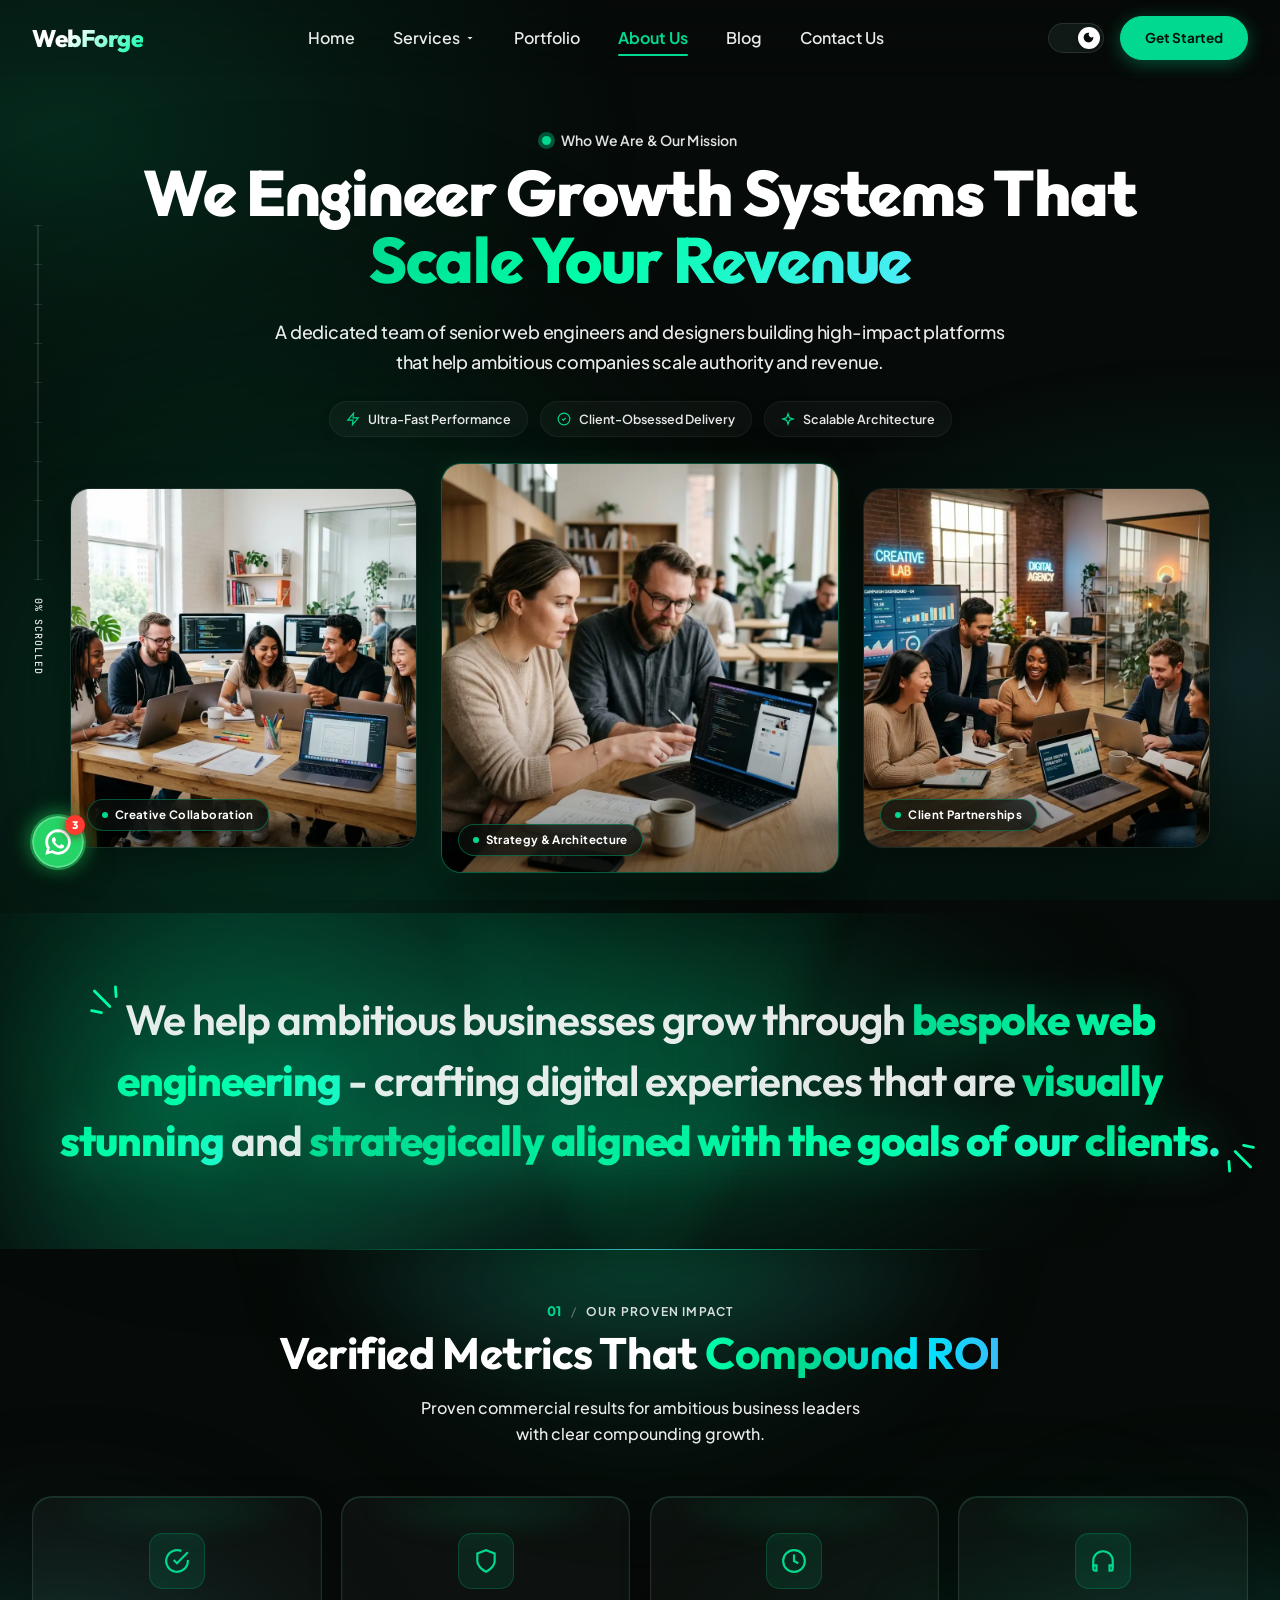
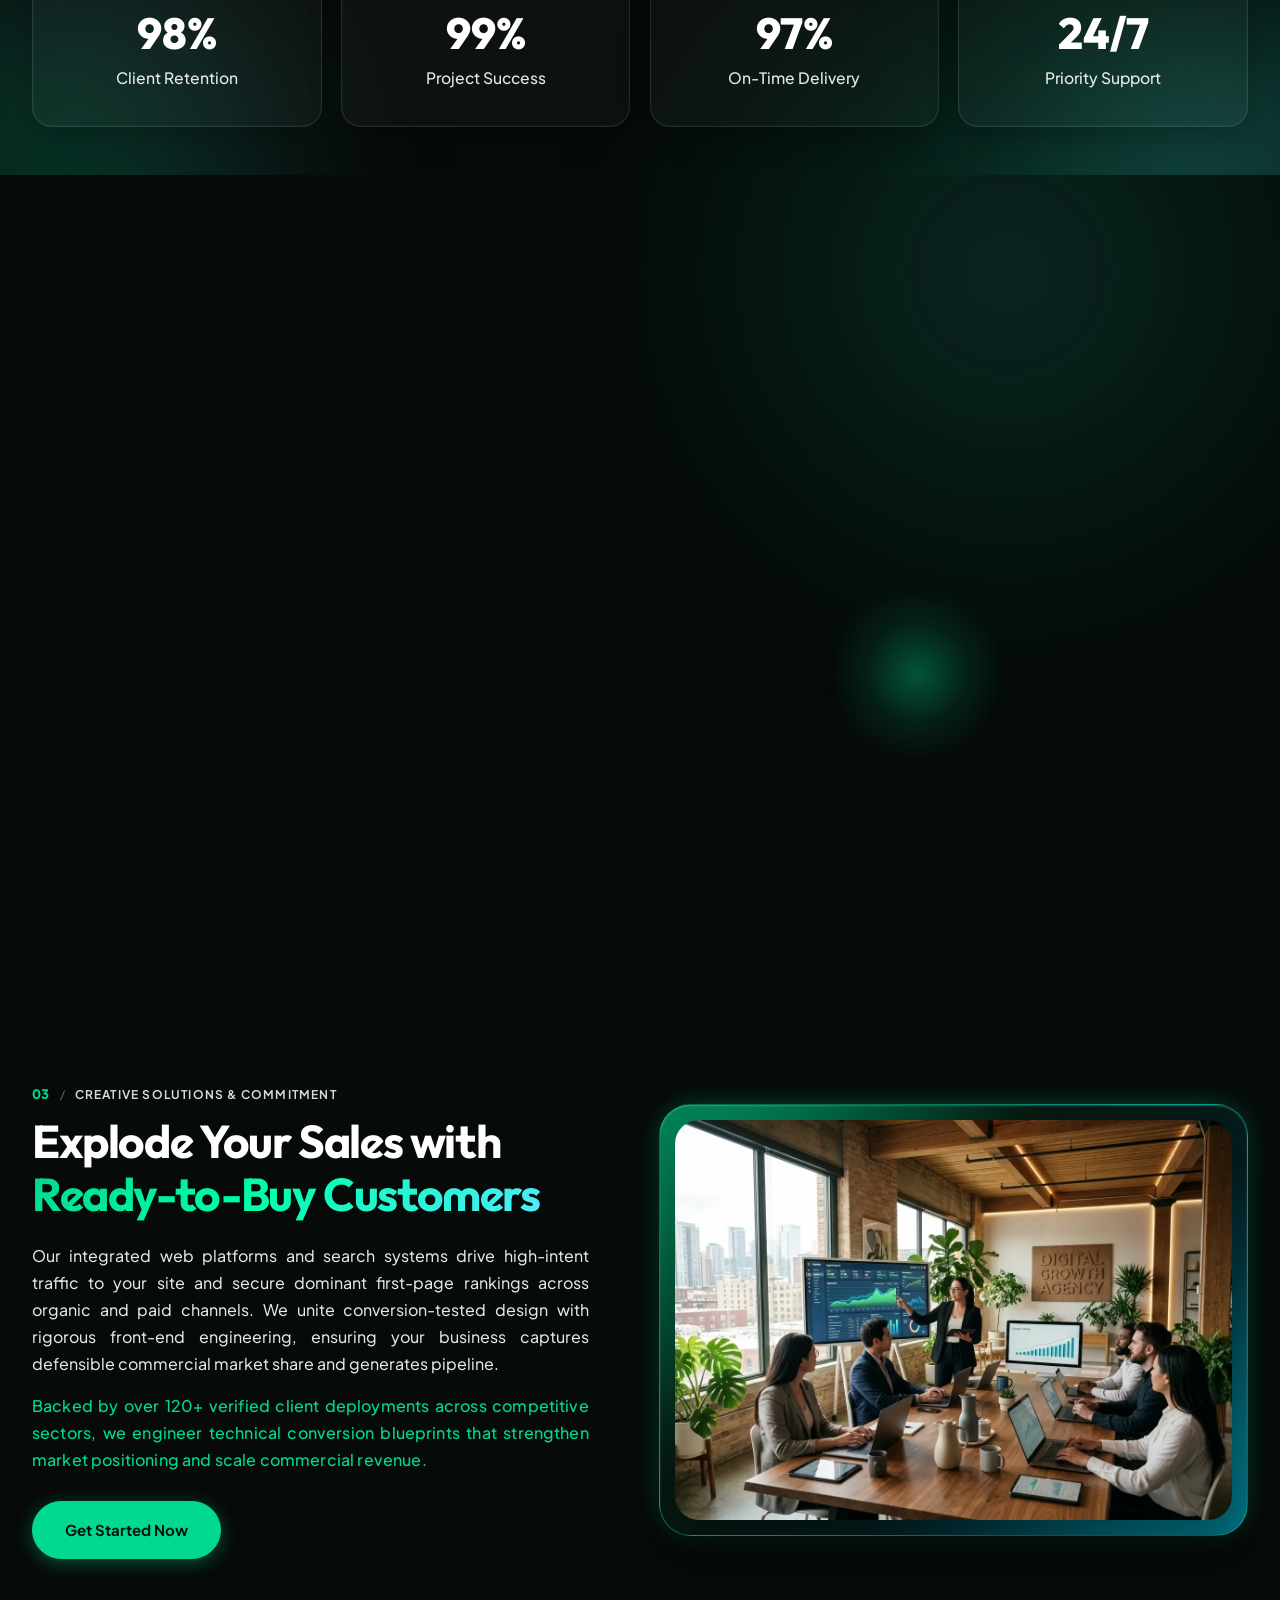
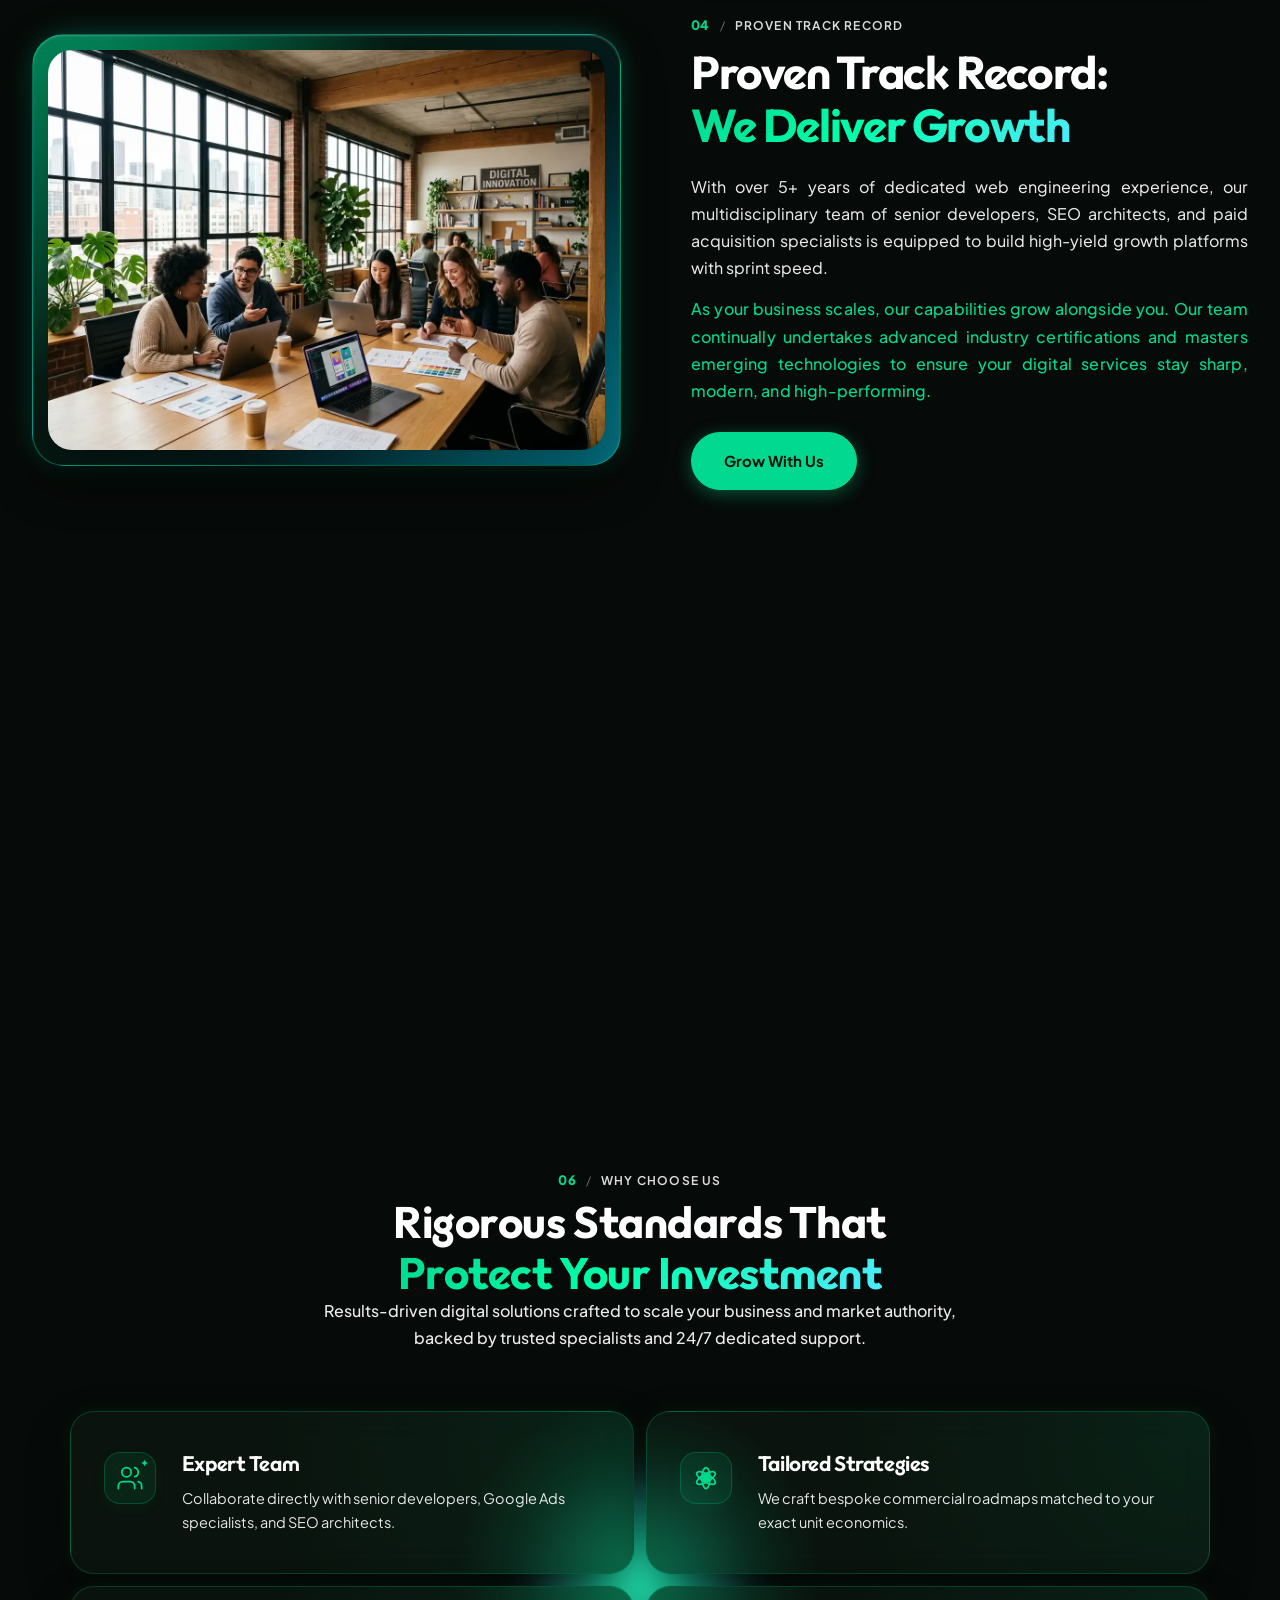
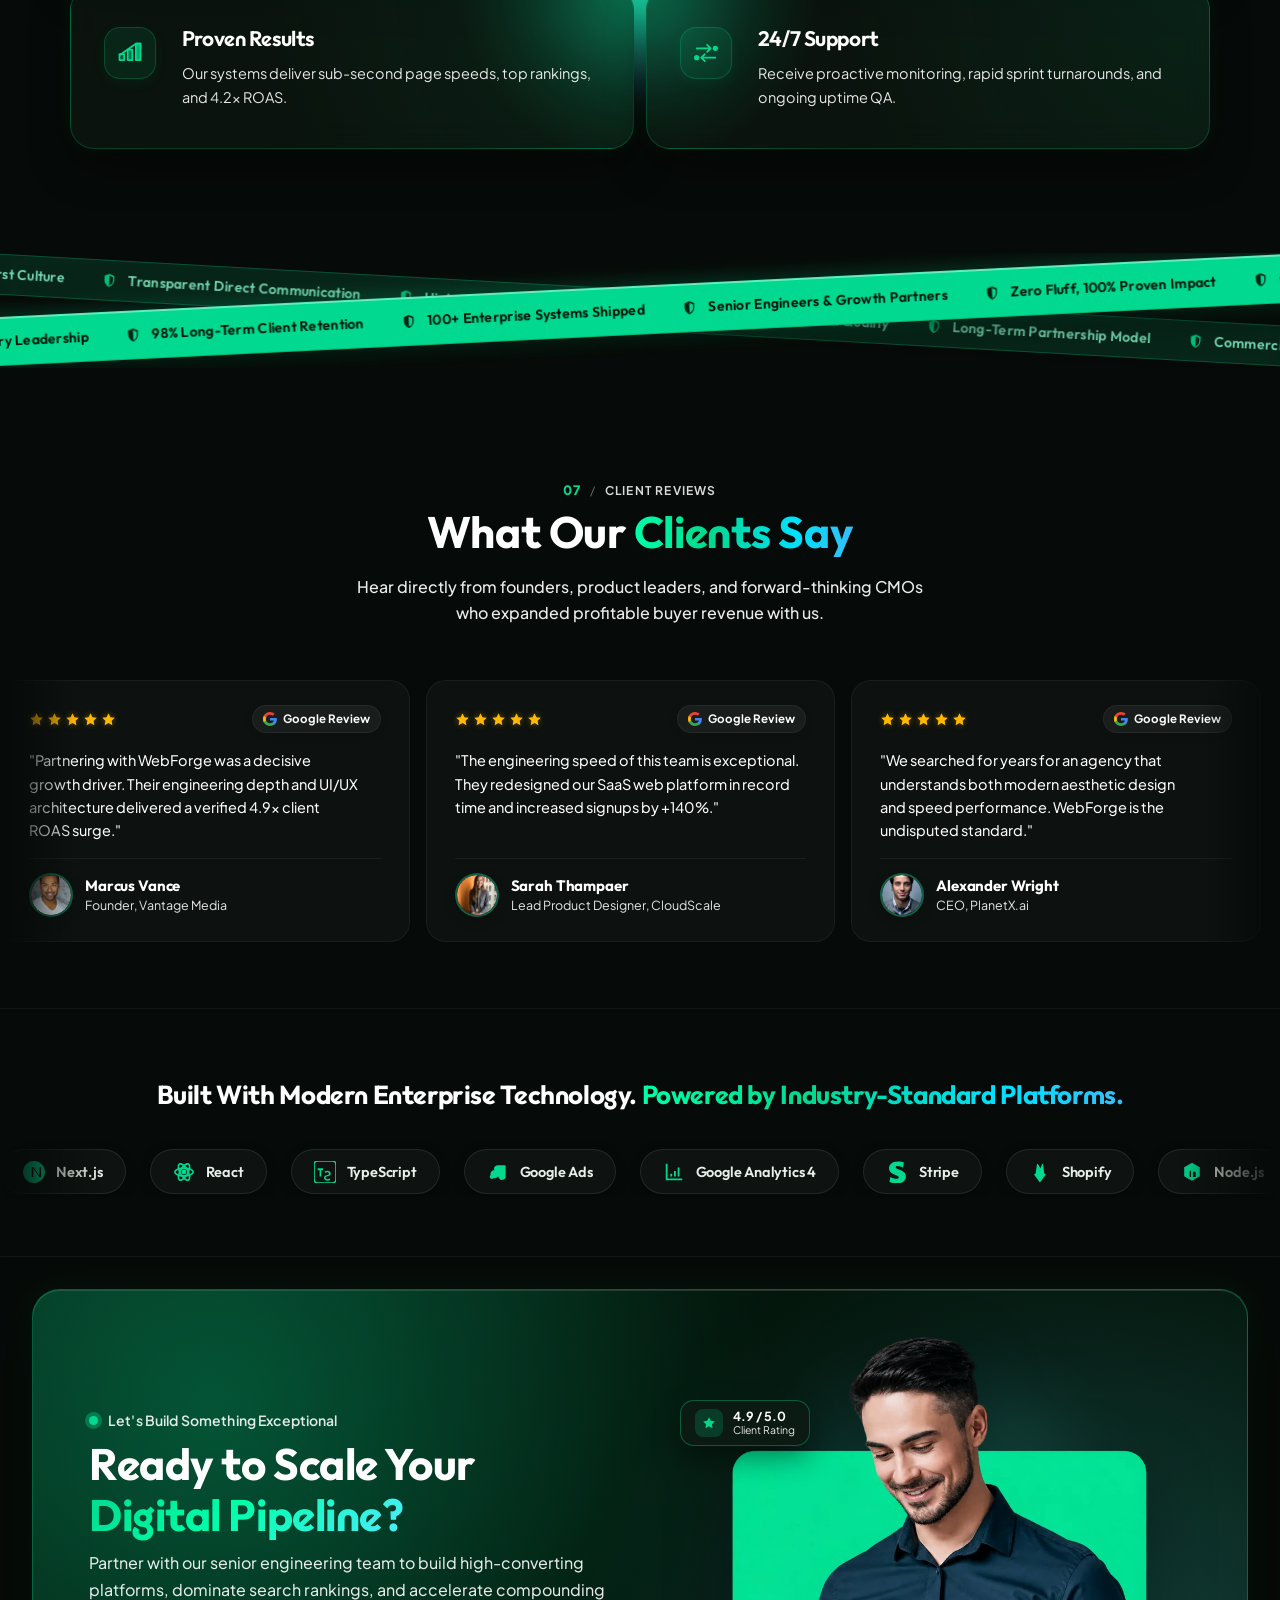
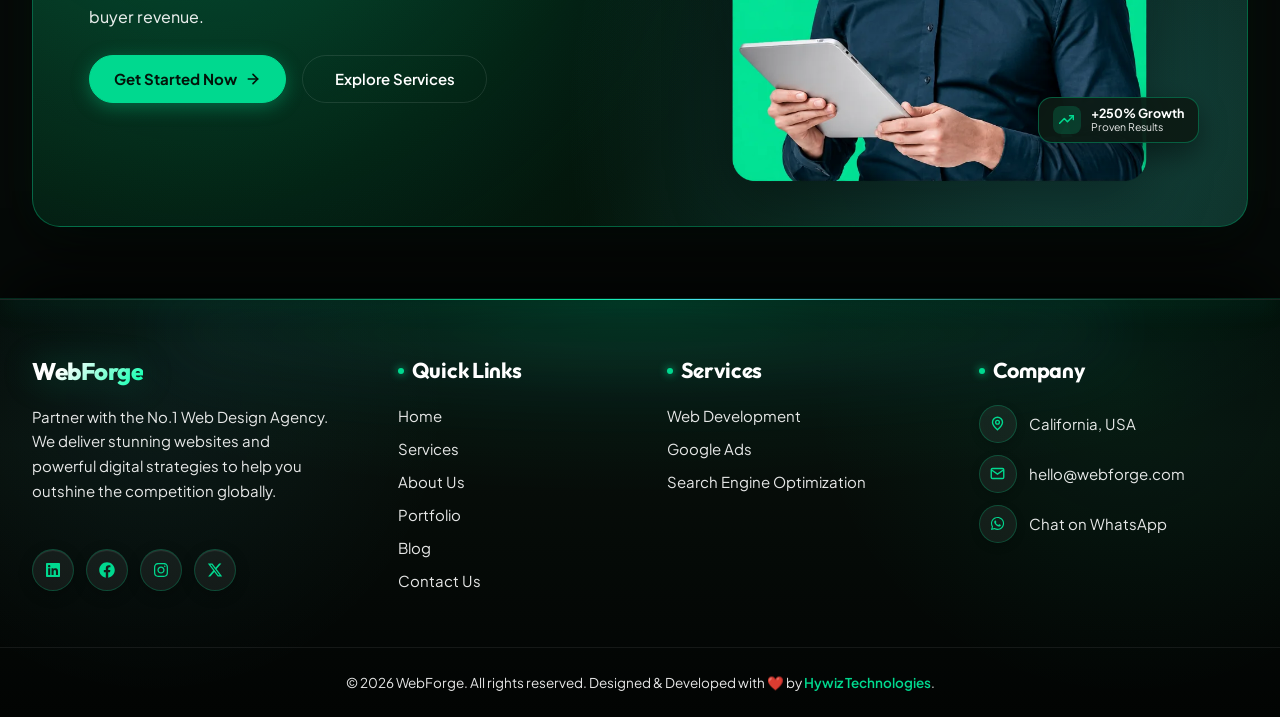
==== commit a88bd51a: "Fix: marquee pill padding and hover states, fix section numbering sequence in about.html and service" ====
--- a/about.html
+++ b/about.html
@@ -3960,6 +3960,11 @@
       <!-- Row 2: Experience & Dedication (Reverse: Right content, Left image) -->
       <div class="expertise-row-creative reverse">
         <div class="expertise-content-creative reveal-right">
+          <div class="section-num-label" style="margin-bottom: 24px;">
+            <span class="sec-num">04</span>
+            <span class="sec-slash">/</span>
+            <span class="sec-tag">Proven Track Record</span>
+          </div>
           <h2 class="expertise-row-title" style="font-size: clamp(32px, 3.8vw, 46px) !important;">Proven Track Record:
             <br class="exp-desk-br" /><em>We Deliver Growth</em></h2>
           <p class="expertise-lead-desc">
@@ -3983,6 +3988,11 @@
       <!-- Row 3: Client Focus & Partnership (Left content, Right image) -->
       <div class="expertise-row-creative">
         <div class="expertise-content-creative reveal-left">
+          <div class="section-num-label" style="margin-bottom: 24px;">
+            <span class="sec-num">05</span>
+            <span class="sec-slash">/</span>
+            <span class="sec-tag">Dedicated Client Focus</span>
+          </div>
           <h2 class="expertise-row-title" style="font-size: clamp(32px, 3.8vw, 46px) !important;">Dedicated Client
             Focus: <br class="exp-desk-br" /><em>Engineered for High Yield</em></h2>
           <p class="expertise-lead-desc">
@@ -4011,7 +4021,7 @@
         <div class="section-head center reveal"
           style="margin-inline: auto; text-align: center; margin-bottom: clamp(48px, 5vw, 60px); max-width: 860px; display: flex; flex-direction: column; align-items: center;">
           <div class="section-num-label">
-            <span class="sec-num">04</span>
+            <span class="sec-num">06</span>
             <span class="sec-slash">/</span>
             <span class="sec-tag">Why Choose Us</span>
           </div>
@@ -4317,7 +4327,7 @@
         <div class="section-head center reveal u-head-center-40">
           <!-- Section Numbered Eyebrow -->
           <div class="section-num-label">
-            <span class="sec-num">05</span>
+            <span class="sec-num">07</span>
             <span class="sec-slash">/</span>
             <span class="sec-tag">Client Reviews</span>
           </div>
--- a/css/style.css
+++ b/css/style.css
@@ -25599,19 +25599,122 @@
 
 
 
-/* Increase footer info font sizes on desktop to reduce bottom gap */
-@media (min-width: 992px) {
+/* ═══════════════════════════════════════════════════════════
+   UNIVERSAL FOOTER PRECISION ALIGNMENT (ALL PAGES)
+   ═══════════════════════════════════════════════════════════ */
+.footer-info-col .brand-logo-white {
+  font-family: var(--font-display) !important;
+  font-size: 24px !important;
+  font-weight: 800 !important;
+  letter-spacing: -0.02em !important;
+  line-height: 1.25 !important;
+  padding: 0 !important;
+  margin: 0 0 18px 0 !important;
+  height: 32px !important;
+  display: inline-flex !important;
+  align-items: center !important;
+}
+
+.site-footer-premium .footer-links-col h3,
+.site-footer-premium .footer-links-col h4,
+.footer-links-col h3,
+.footer-links-col h4 {
+  font-family: var(--font-display) !important;
+  font-size: 21.5px !important;
+  font-weight: 700 !important;
+  line-height: 1.25 !important;
+  padding: 0 !important;
+  margin: 0 0 18px 0 !important;
+  height: 32px !important;
+  display: flex !important;
+  align-items: center !important;
+  letter-spacing: -0.015em !important;
+}
+
+/* Agency paragraph: perfectly aligns with "Home" on the same horizontal row */
+.footer-info-col p {
+  font-family: var(--font-body) !important;
+  font-size: 15px !important;
+  line-height: 1.65 !important;
+  color: var(--fg-soft);
+  margin-top: 0 !important;
+  margin-bottom: 45px !important;
+  max-width: 36ch !important;
+}
+
+/* Links & Contact lists: uniform line-height & bottom alignment with social icons */
+.footer-links-list {
+  margin-top: 0 !important;
+  display: flex !important;
+  flex-direction: column !important;
+  gap: 12px !important;
+}
+
+.footer-links-list a {
+  font-family: var(--font-body) !important;
+  font-size: 15px !important;
+  line-height: 1.4 !important;
+  display: inline-flex !important;
+  align-items: center !important;
+}
+
+.footer-contact-item {
+  font-family: var(--font-body) !important;
+  font-size: 15px !important;
+  line-height: 1.4 !important;
+}
+
+/* Mobile & Tablet view adjustments */
+@media (max-width: 768px) {
   .footer-info-col .brand-logo-white {
-    font-size: 28px !important;
-    margin-bottom: 18px;
+    font-size: 20px !important;
+    height: auto !important;
+    margin-bottom: 12px !important;
+  }
+  .site-footer-premium .footer-links-col h3,
+  .footer-links-col h3 {
+    height: auto !important;
+    margin-bottom: 14px !important;
   }
   .footer-info-col p {
-    font-size: 17px;
-    line-height: 1.7;
-    margin-bottom: 24px;
-  }
-}
-
-
-
-
+    margin-bottom: 22px !important;
+  }
+}
+
+@media (max-width: 480px) {
+  .footer-info-col .brand-logo-white {
+    font-size: 19px !important;
+  }
+}
+
+
+
+
+
+/* Standardize expertise row titles to match Home Page H2s */
+h2.expertise-row-title,
+.about-expertise-section h2.expertise-row-title,
+.services-expertise-section h2.expertise-row-title,
+.about-page-universe h2.expertise-row-title,
+.services-page-universe h2.expertise-row-title {
+  font-size: clamp(32px, 3.8vw, 46px) !important;
+  font-weight: 700 !important;
+  line-height: 1.16 !important;
+  letter-spacing: -0.03em !important;
+}
+@media (min-width: 1441px) {
+  h2.expertise-row-title,
+  .about-expertise-section h2.expertise-row-title,
+  .services-expertise-section h2.expertise-row-title,
+  .about-page-universe h2.expertise-row-title,
+  .services-page-universe h2.expertise-row-title {
+    font-size: 48px !important;
+    font-weight: 700 !important;
+    line-height: 1.15 !important;
+    letter-spacing: -0.01em !important;
+  }
+}
+
+
+
+
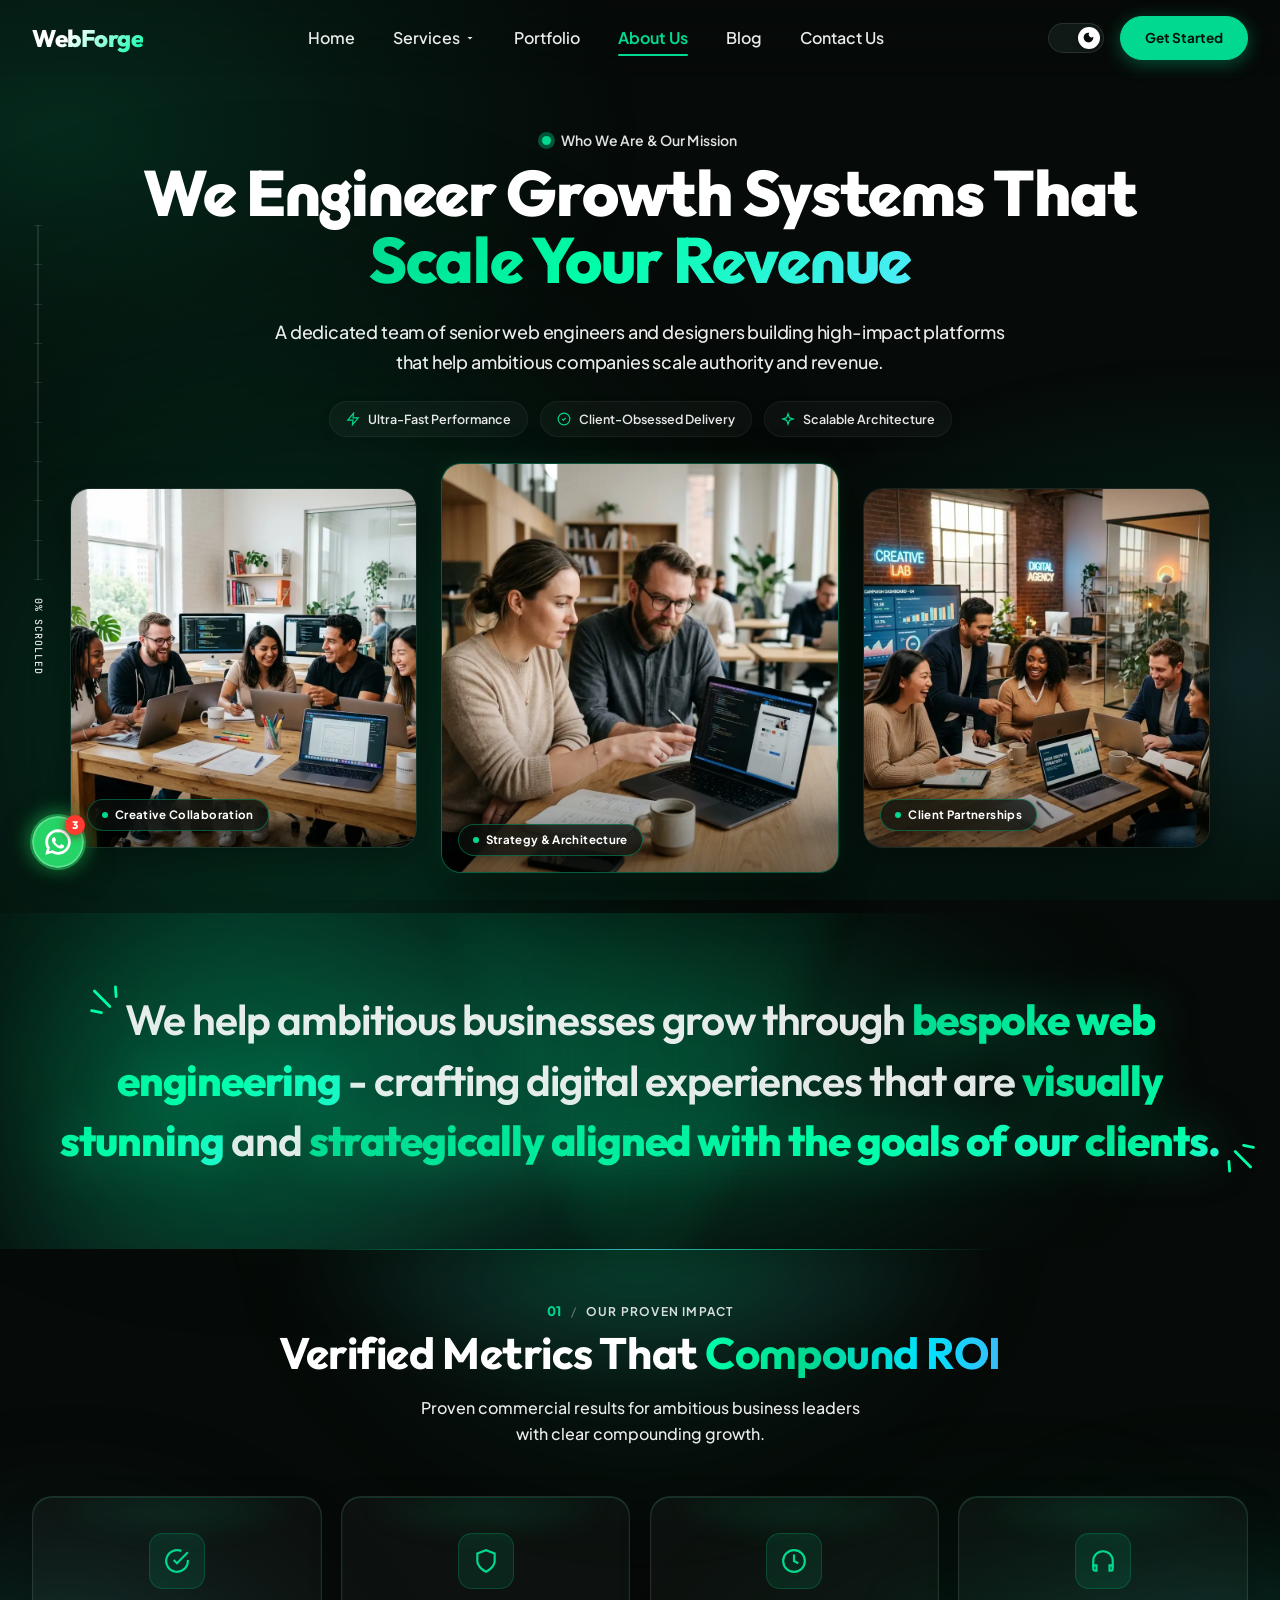
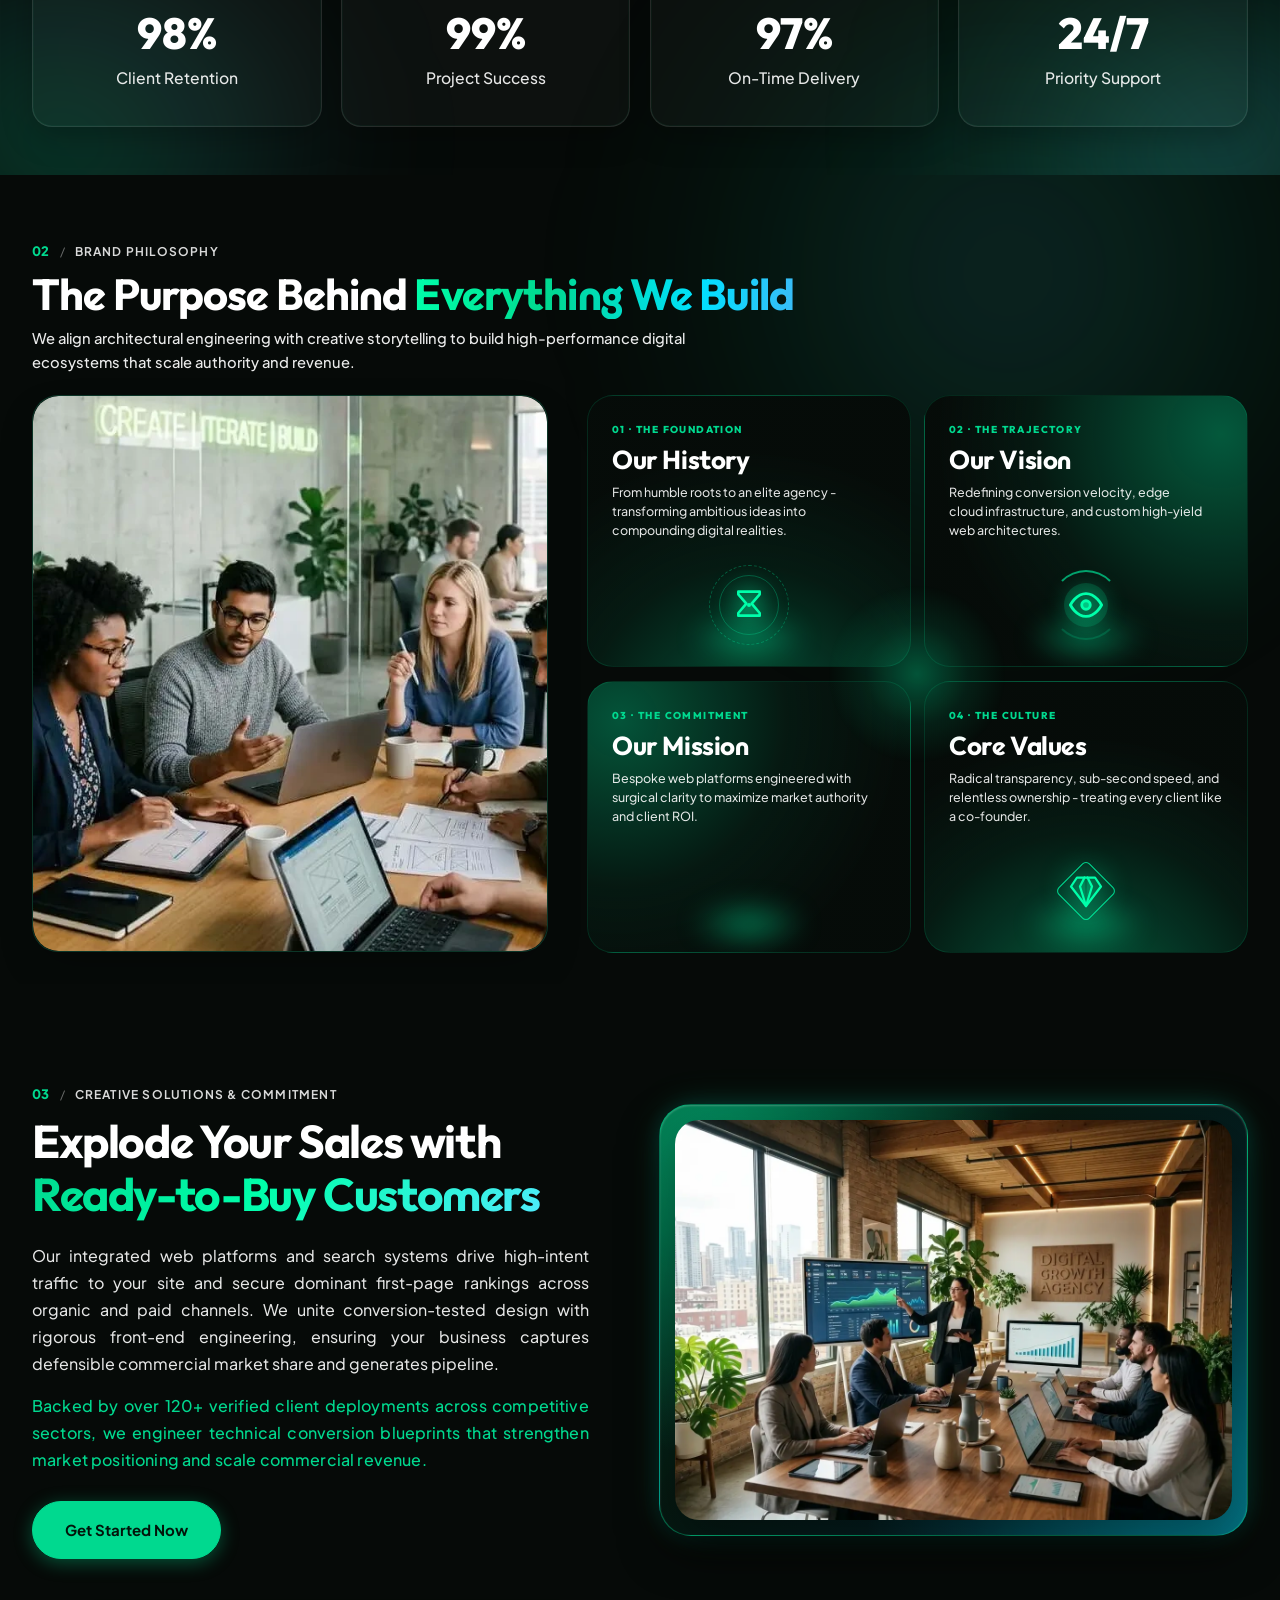
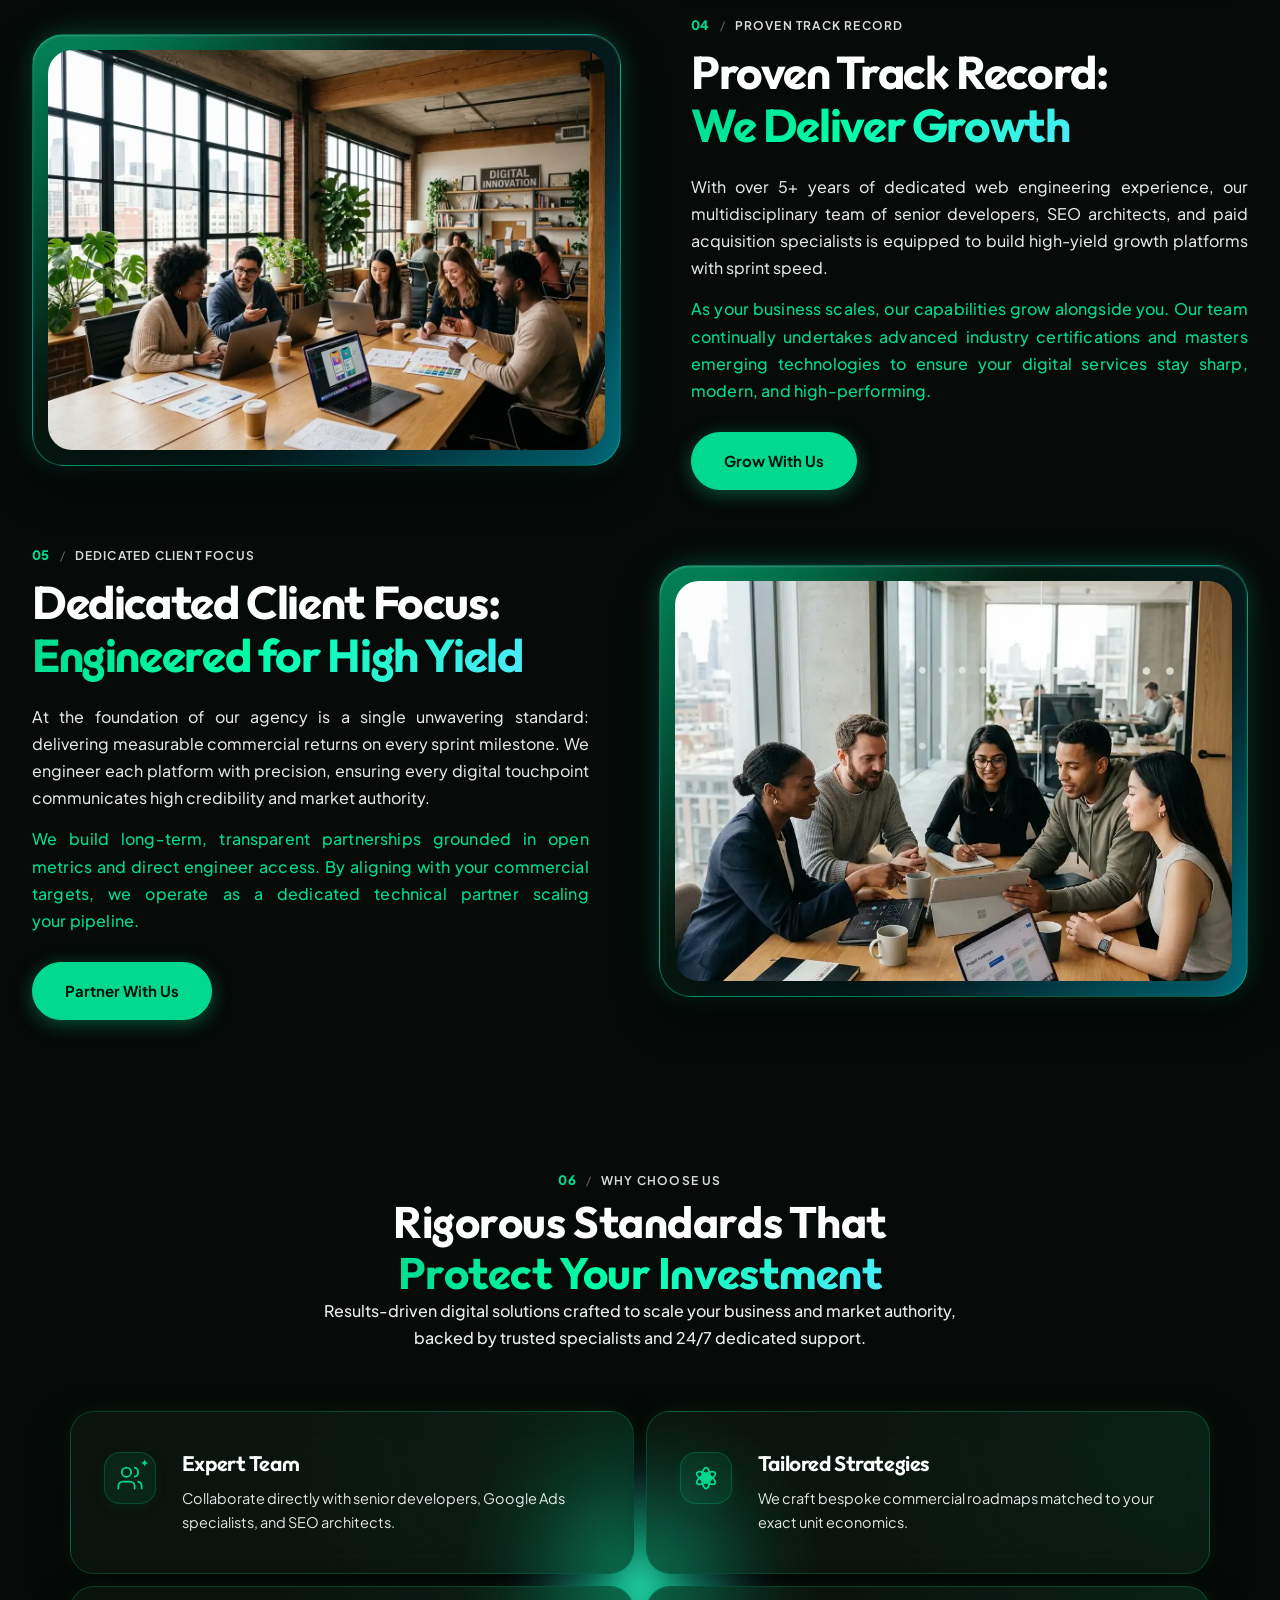
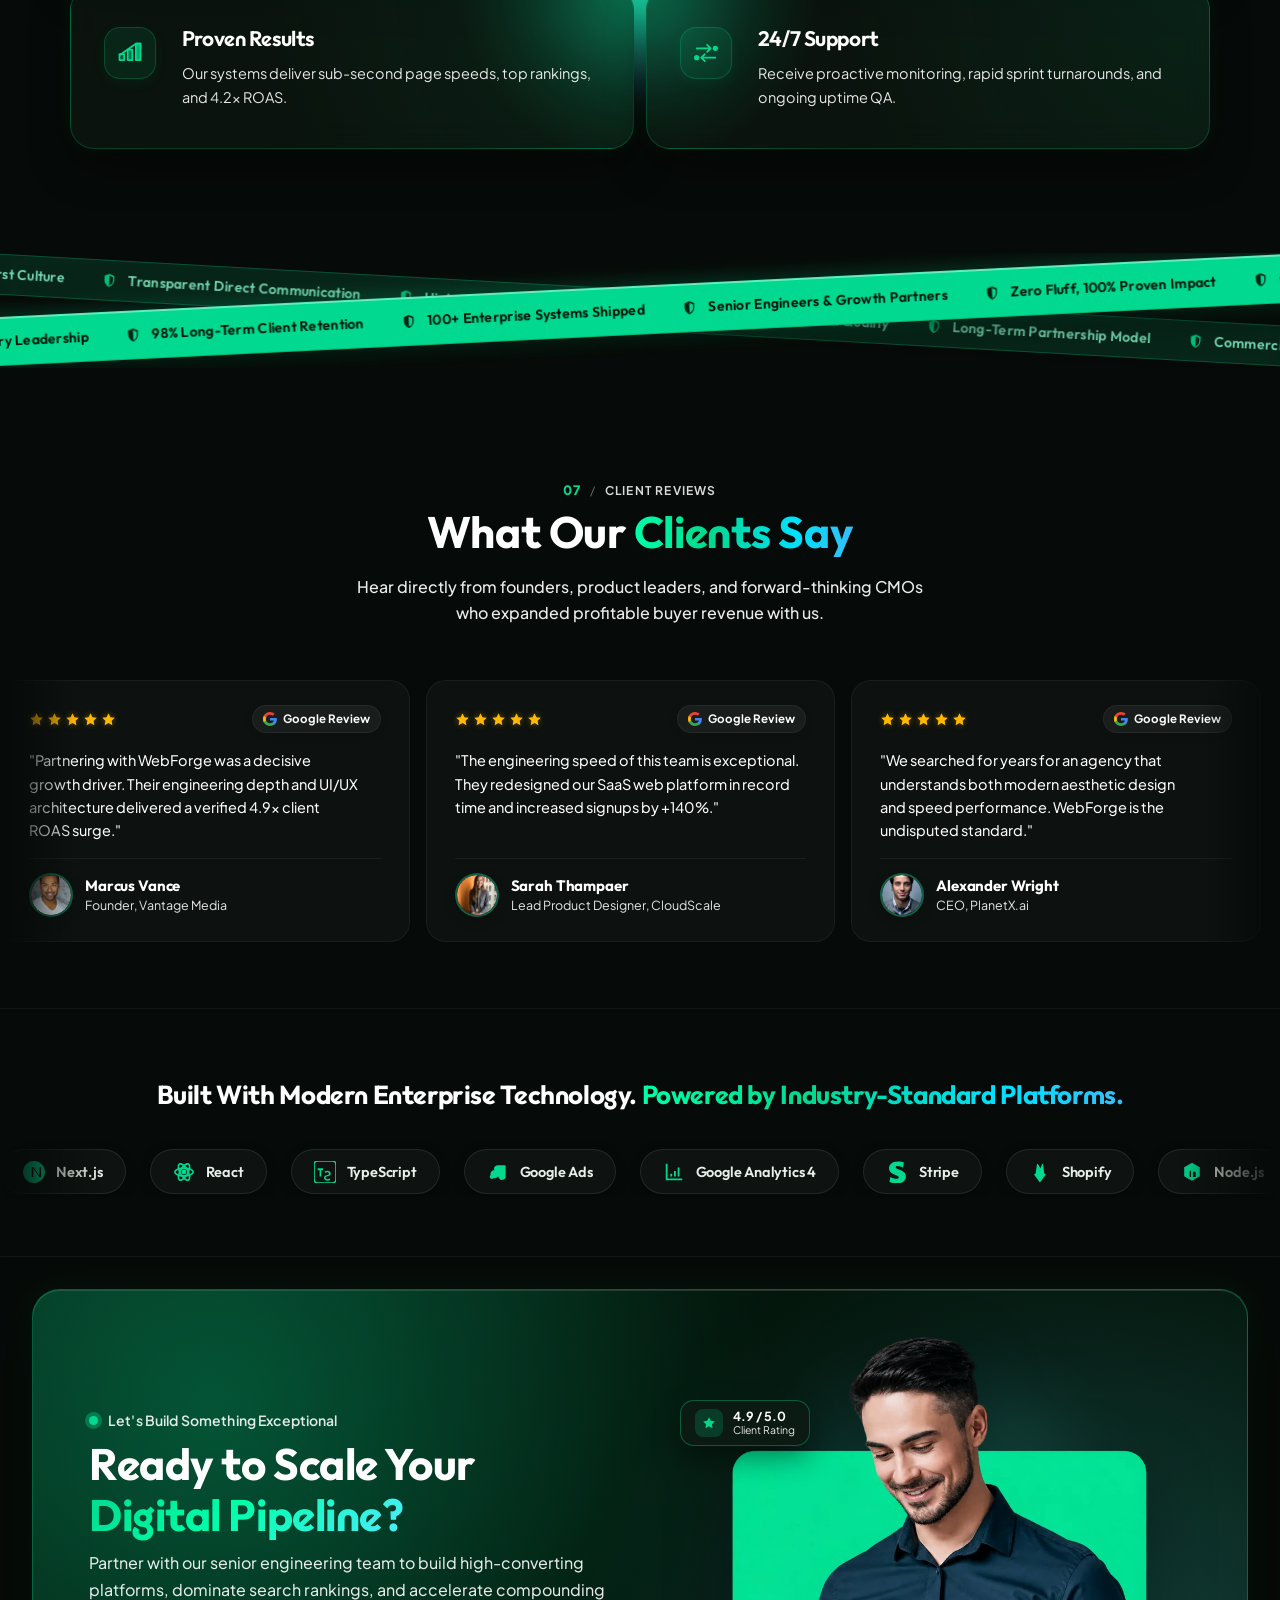
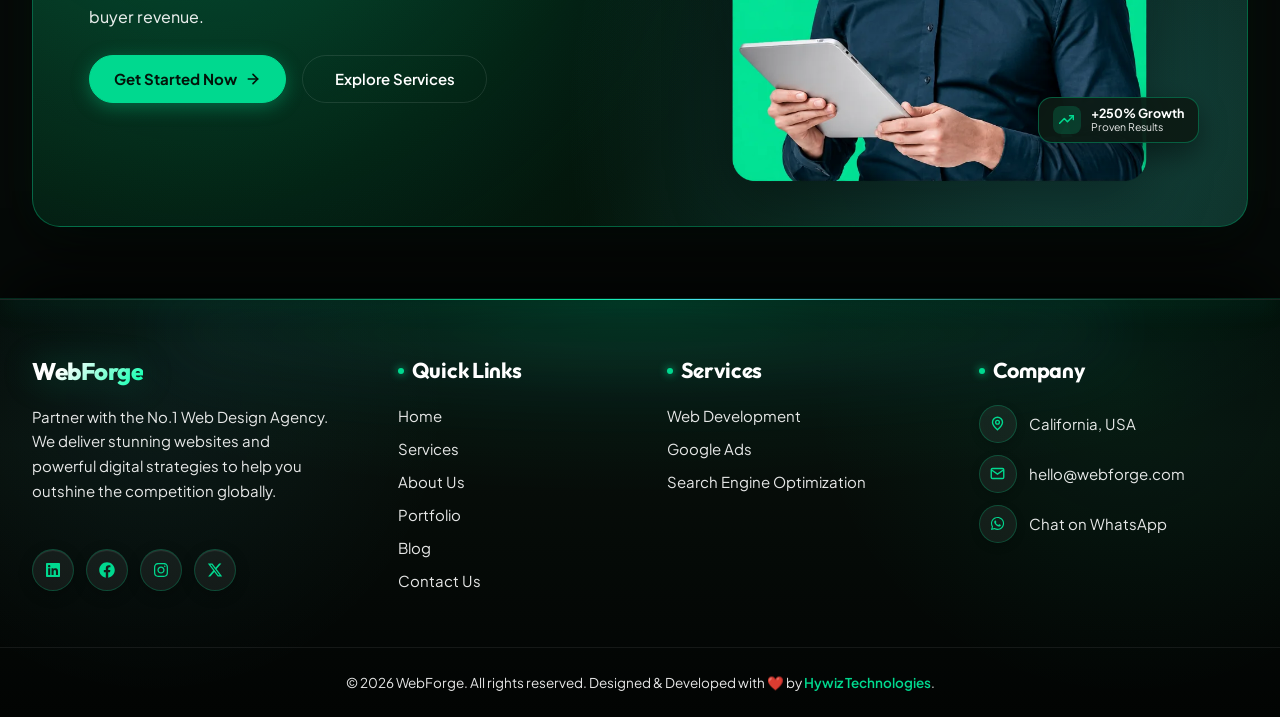
==== commit 2f3eb441: "Fix: Remove inline font-sizes from services.html and about.html to ensure H1>H2 mobile hierarchy con" ====
--- a/about.html
+++ b/about.html
@@ -3937,7 +3937,7 @@
             <span class="sec-slash">/</span>
             <span class="sec-tag">Creative Solutions &amp; Commitment</span>
           </div>
-          <h2 class="expertise-row-title" style="font-size: clamp(32px, 3.8vw, 46px) !important;">Explode Your Sales
+          <h2 class="expertise-row-title">Explode Your Sales
             with <br class="exp-desk-br" /><em>Ready-to-Buy Customers</em></h2>
           <p class="expertise-lead-desc">
             Our integrated web platforms and search systems drive high-intent traffic to your site and secure dominant
@@ -3965,7 +3965,7 @@
             <span class="sec-slash">/</span>
             <span class="sec-tag">Proven Track Record</span>
           </div>
-          <h2 class="expertise-row-title" style="font-size: clamp(32px, 3.8vw, 46px) !important;">Proven Track Record:
+          <h2 class="expertise-row-title">Proven Track Record:
             <br class="exp-desk-br" /><em>We Deliver Growth</em></h2>
           <p class="expertise-lead-desc">
             With over 5+ years of dedicated web engineering experience, our multidisciplinary team of senior developers,
@@ -3993,7 +3993,7 @@
             <span class="sec-slash">/</span>
             <span class="sec-tag">Dedicated Client Focus</span>
           </div>
-          <h2 class="expertise-row-title" style="font-size: clamp(32px, 3.8vw, 46px) !important;">Dedicated Client
+          <h2 class="expertise-row-title">Dedicated Client
             Focus: <br class="exp-desk-br" /><em>Engineered for High Yield</em></h2>
           <p class="expertise-lead-desc">
             At the foundation of our agency is a single unwavering standard: delivering measurable commercial returns on
--- a/css/style.css
+++ b/css/style.css
@@ -25708,7 +25708,7 @@
   .services-expertise-section h2.expertise-row-title,
   .about-page-universe h2.expertise-row-title,
   .services-page-universe h2.expertise-row-title {
-    font-size: 48px !important;
+    font-size: 46px !important;
     font-weight: 700 !important;
     line-height: 1.15 !important;
     letter-spacing: -0.01em !important;
@@ -25718,3 +25718,4 @@
 
 
 
+
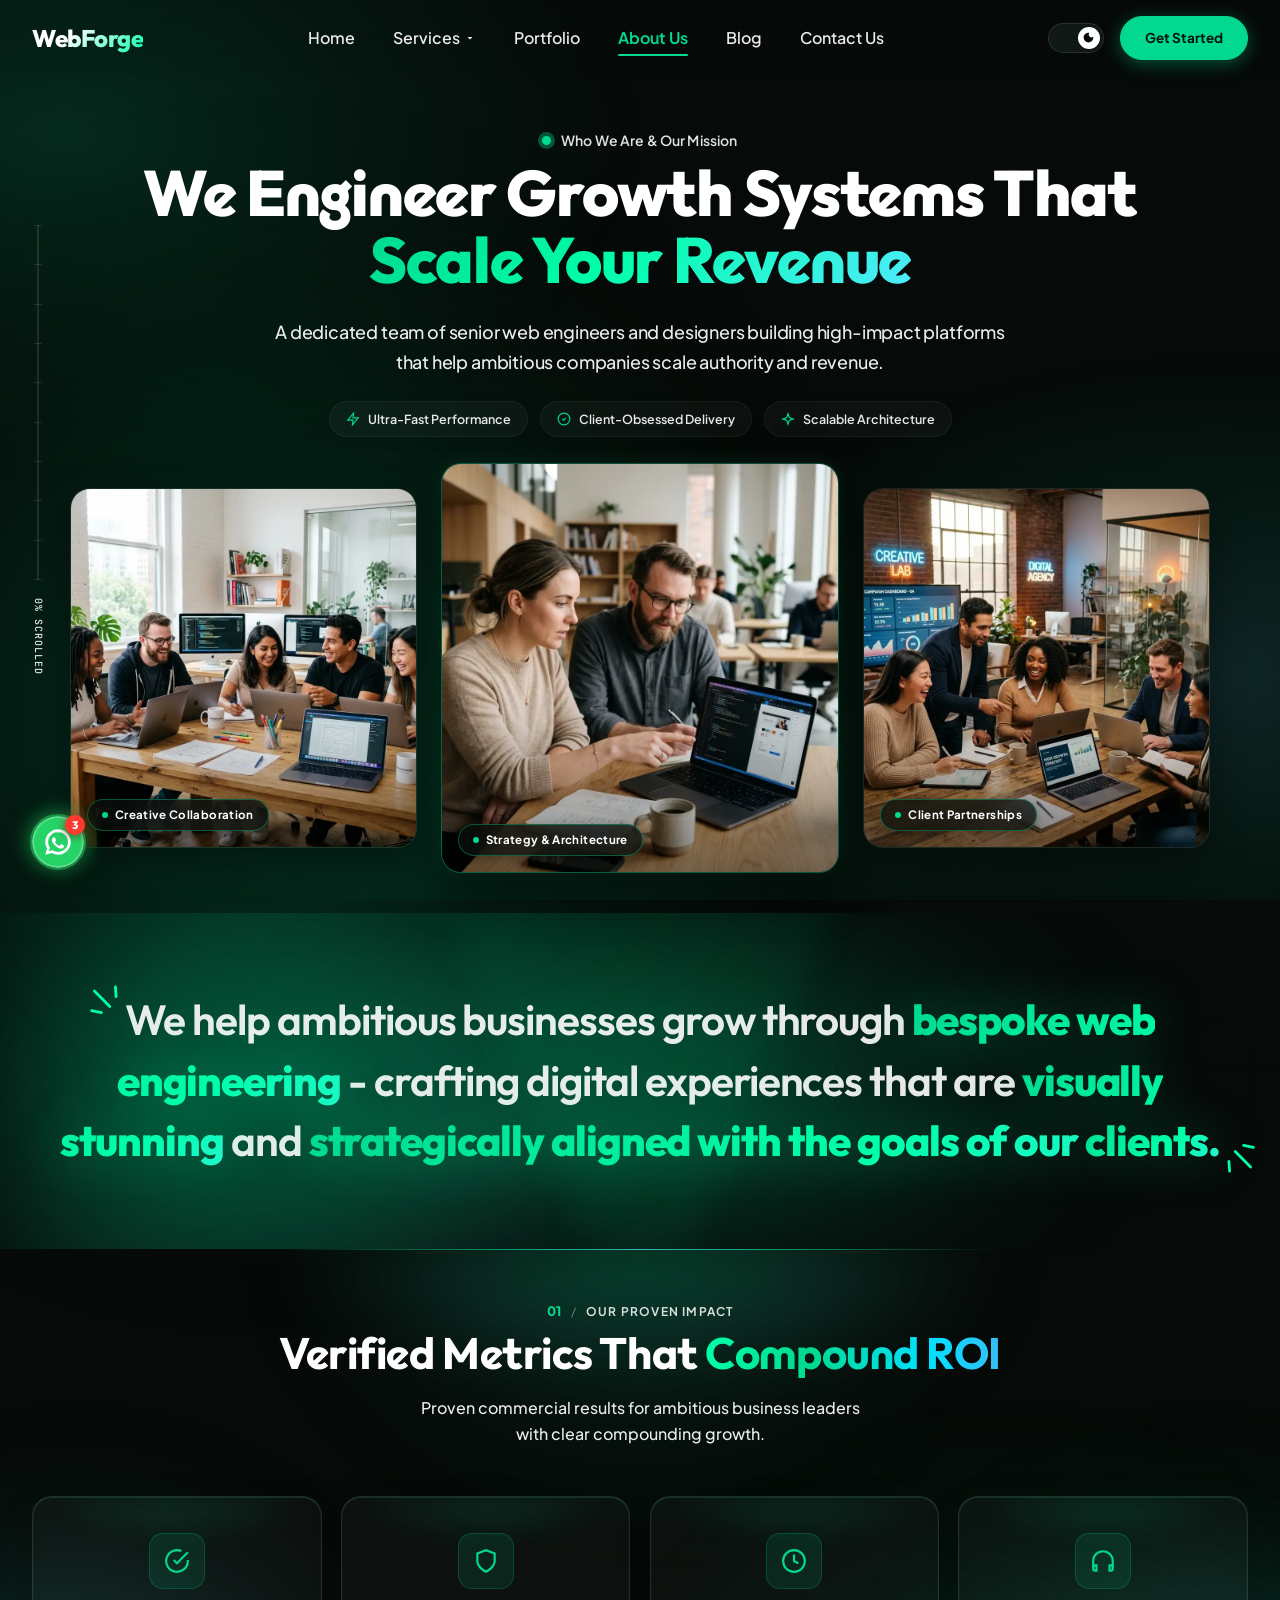
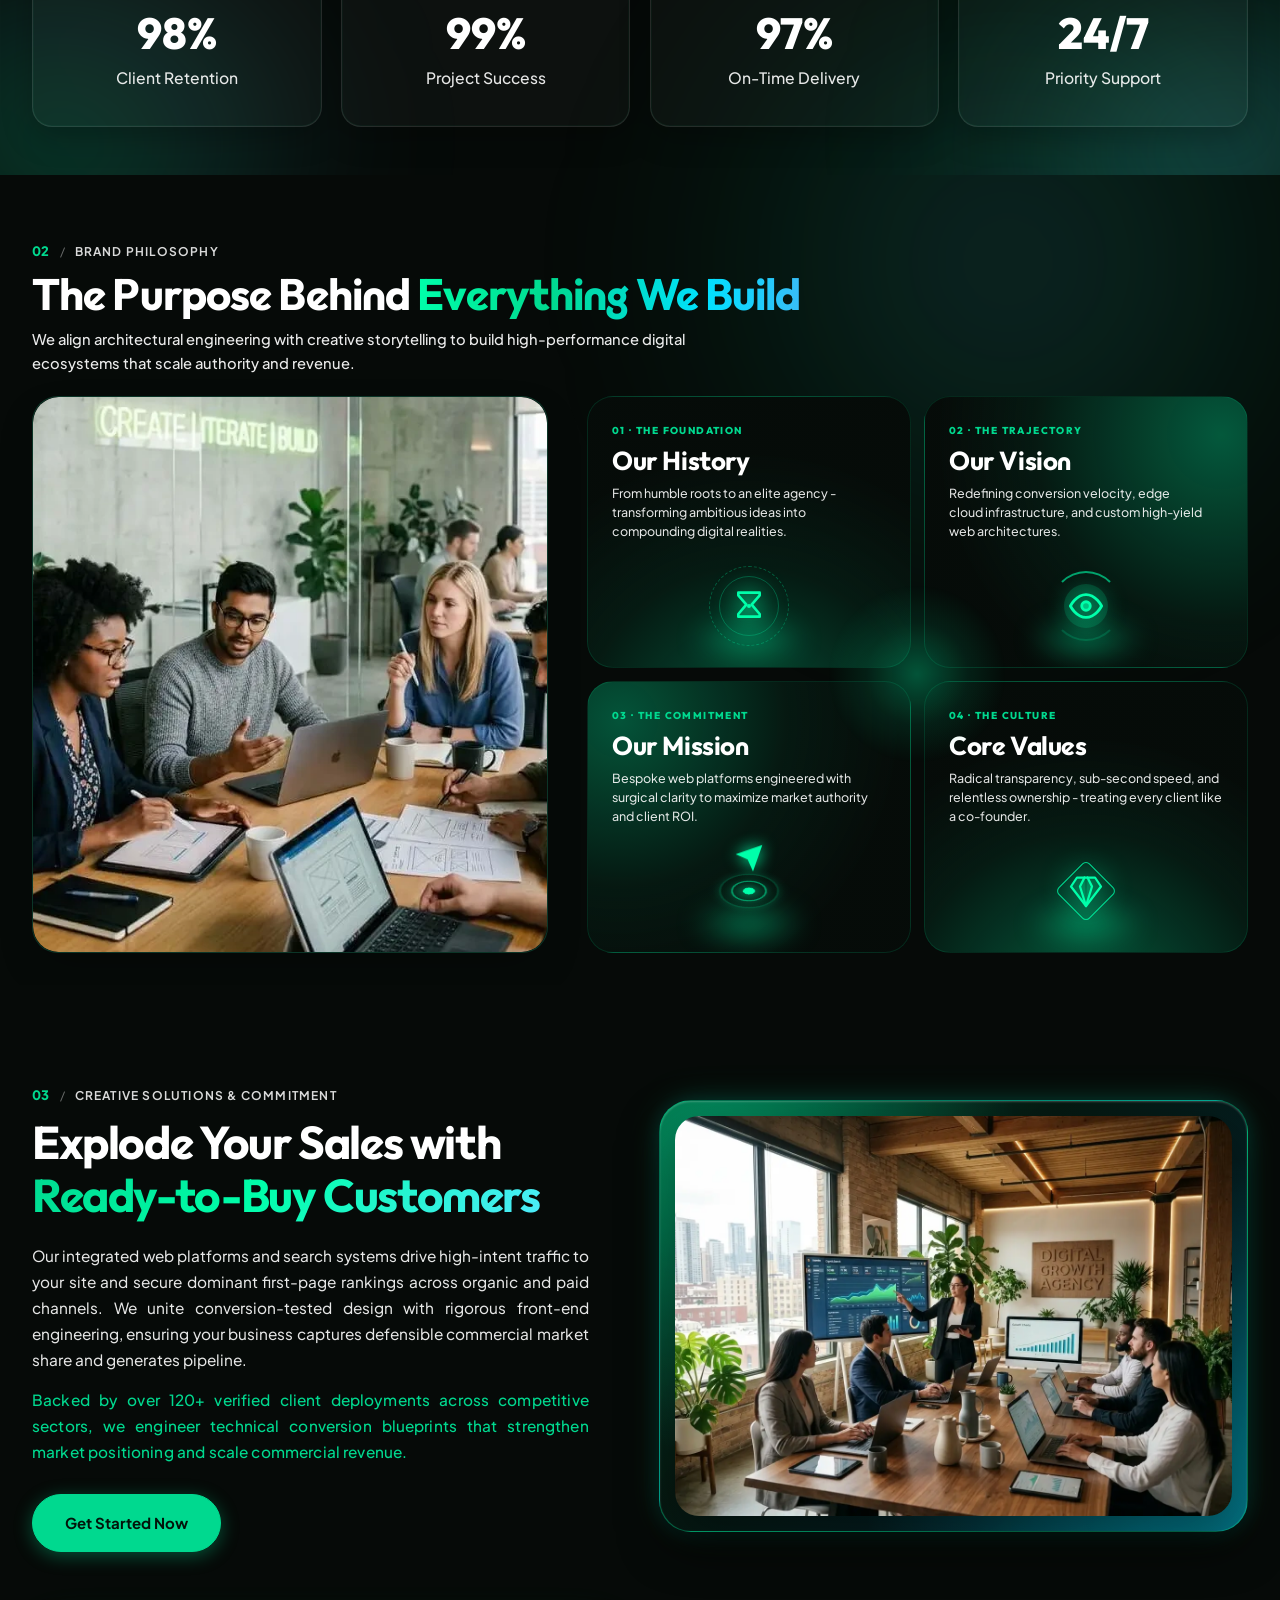
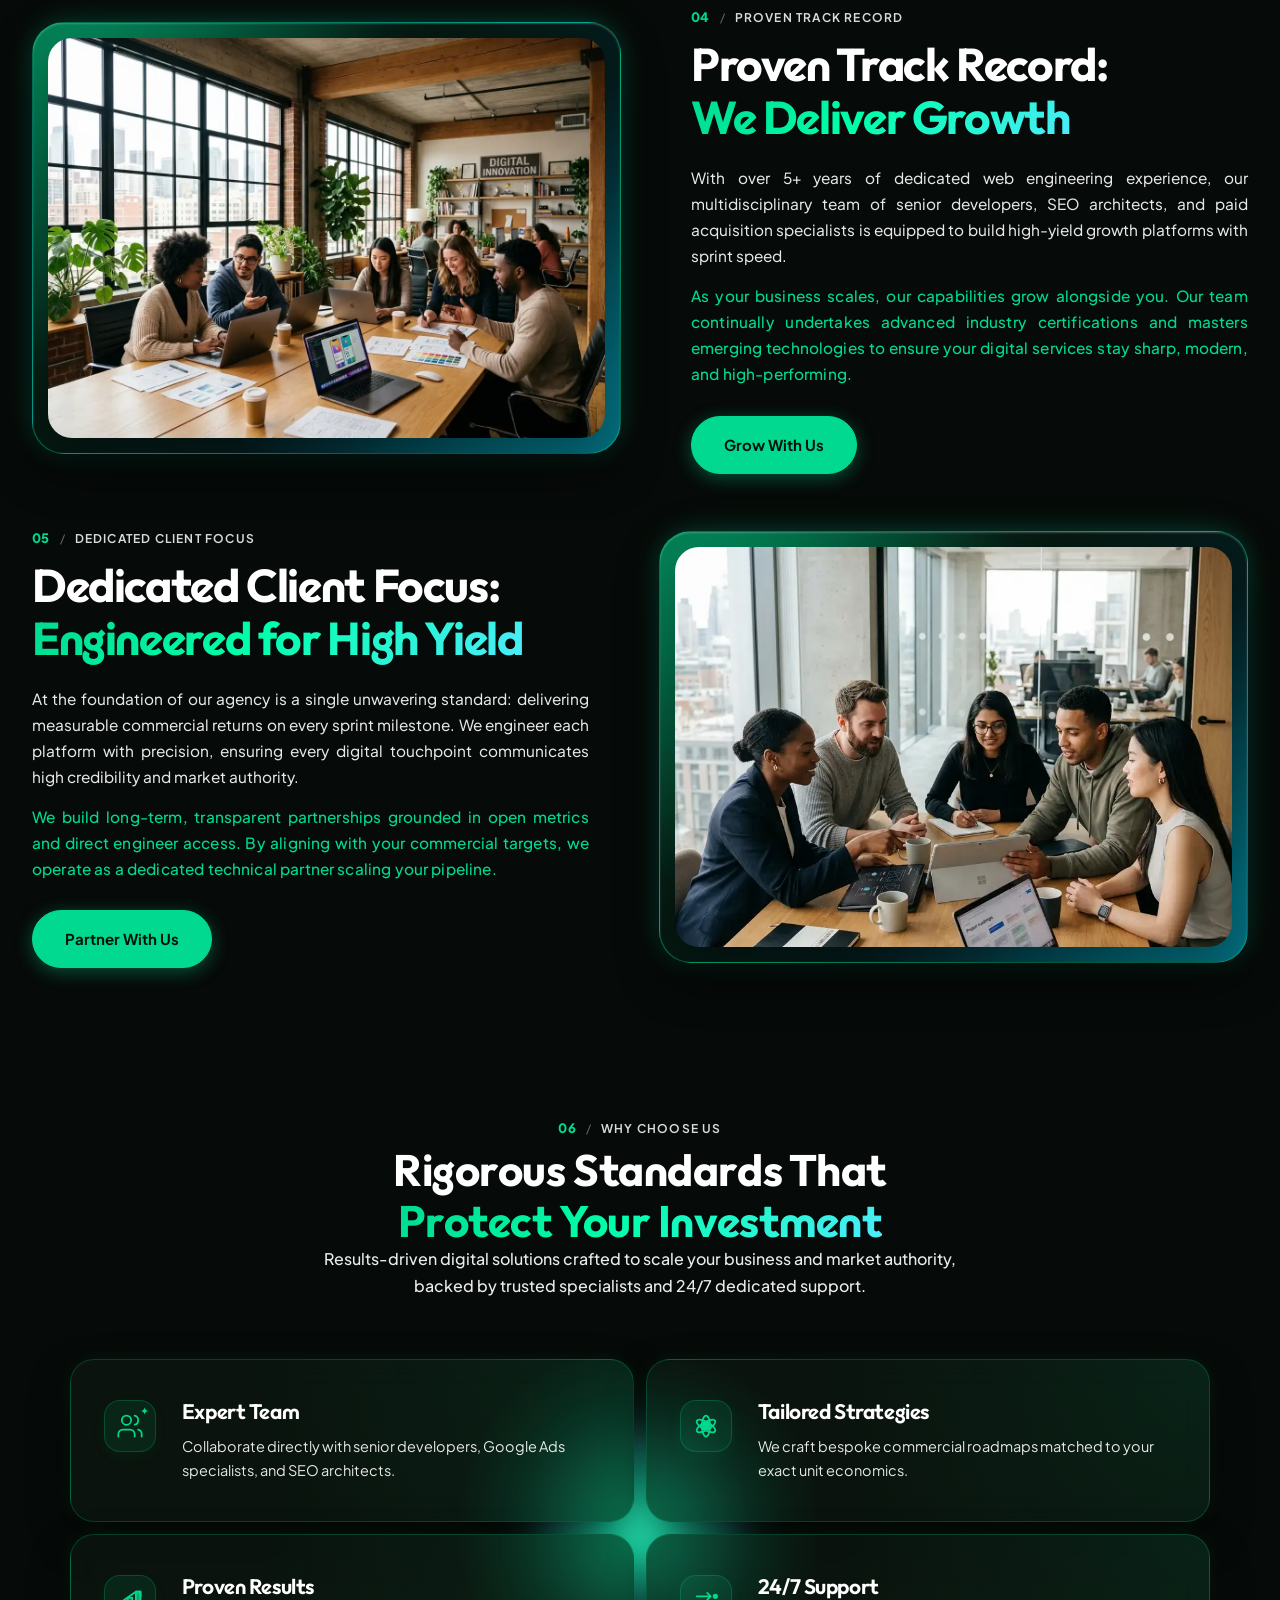
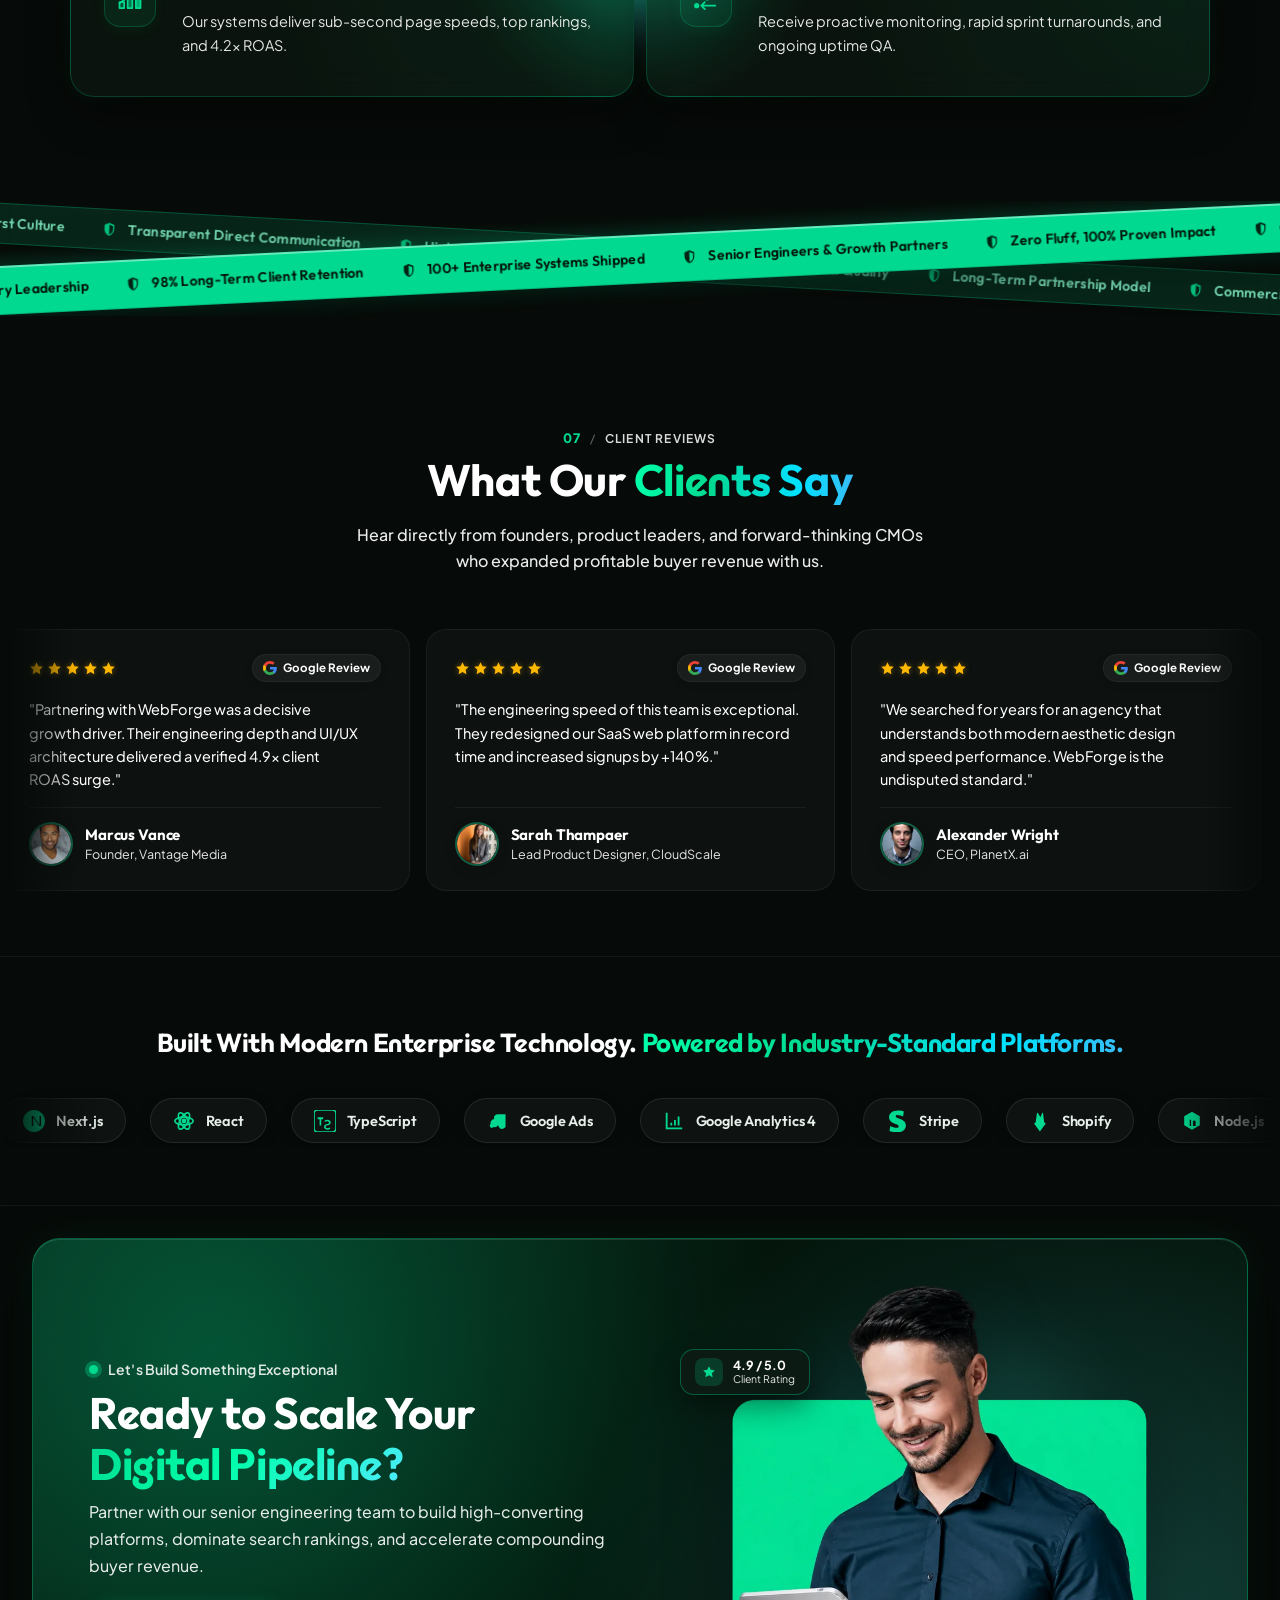
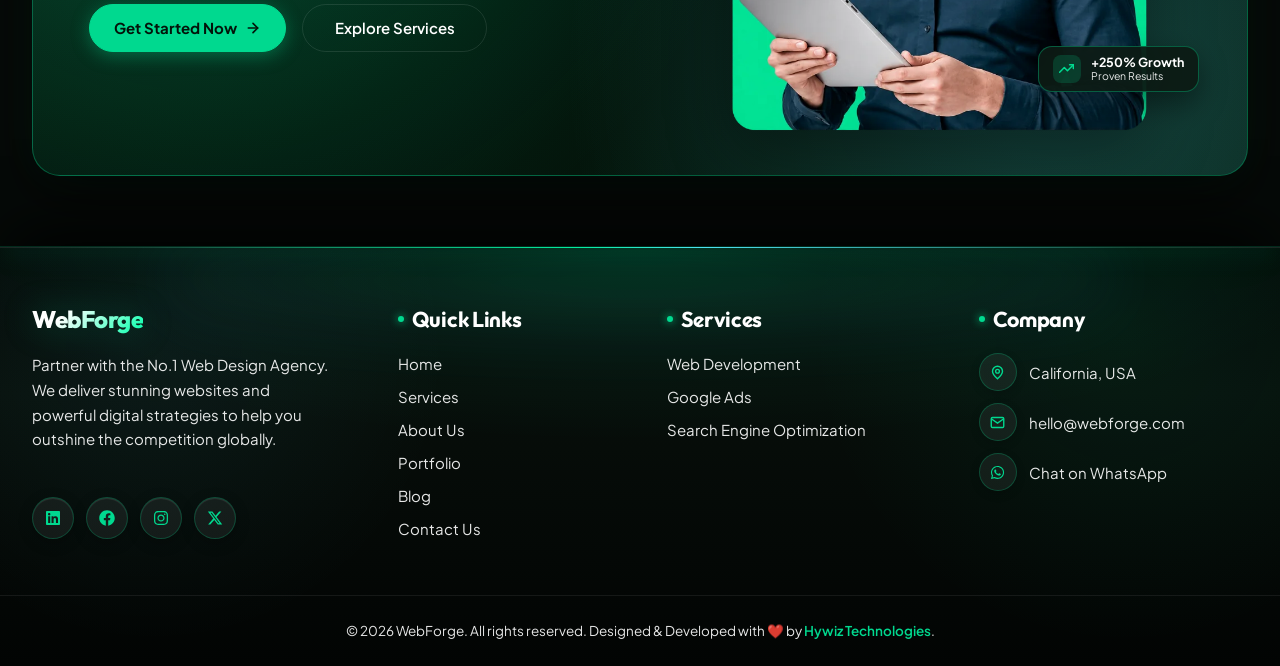
==== commit e99a13a4: "fix(typography): synchronize mobile and desktop H2 scales across services and about pages with homep" ====
--- a/about.html
+++ b/about.html
@@ -13,7 +13,7 @@
   <link
     href="https://fonts.googleapis.com/css2?family=Outfit:wght@300;400;500;600;700;800;900&family=Plus+Jakarta+Sans:ital,wght@0,200..800;1,200..800&family=JetBrains+Mono:ital,wght@0,100..800;1,100..800&display=swap"
     rel="stylesheet" />
-  <link rel="stylesheet" href="css/style.css?v=12.1" />
+  <link rel="stylesheet" href="css/style.css?v=12.3" />
   <style>
     /* ======================================== ABOUT PAGE CUSTOM STYLES ======================================== */
     /* --- Hero --- */
@@ -684,7 +684,6 @@
     .philosophy-main-title {
       color: var(--fg) !important;
       margin-bottom: 0 !important;
-      font-size: clamp(30px, 3.4vw, 44px) !important;
       line-height: 1.18 !important;
       letter-spacing: -0.02em !important;
       width: 100%;
@@ -2215,7 +2214,7 @@
     /* Row Titles & Shimmer Em */
     .about-page-universe .expertise-row-title {
       font-family: var(--font-display) !important;
-      font-size: clamp(30px, 2.8vw, 38px) !important;
+      
       font-weight: 800 !important;
       line-height: 1.18 !important;
       letter-spacing: -0.025em !important;
@@ -2253,7 +2252,7 @@
     /* Paragraph Typography & Green Color Coding */
     .about-page-universe .expertise-content-creative p {
       font-family: var(--font-body, 'Plus Jakarta Sans', sans-serif) !important;
-      font-size: 16px !important;
+      
       line-height: 1.7 !important;
       margin-bottom: 14px !important;
       max-width: 580px !important;
@@ -2357,8 +2356,7 @@
       .philosophy-main-title {
         text-align: center !important;
         margin-inline: auto !important;
-        font-size: clamp(28px, 3.8vw, 38px) !important;
-      }
+        }
 
       .philosophy-sub-lead {
         text-align: center !important;
@@ -2648,7 +2646,7 @@
       }
 
       .about-hero .lede {
-        font-size: clamp(14.5px, 2vw, 16px) !important;
+        
         line-height: 1.55 !important;
         max-width: 580px !important;
         margin-inline: auto !important;
@@ -2675,7 +2673,7 @@
       }
 
       .statement-manifesto-text {
-        font-size: clamp(20px, 3.5vw, 26px) !important;
+        
         line-height: 1.38 !important;
       }
 
@@ -2779,7 +2777,7 @@
 
       .about-page-universe .expertise-row-title,
       .about-expertise-section .expertise-row-title {
-        font-size: clamp(20px, 5.2vw, 24px) !important;
+        
         text-align: left !important;
         align-self: flex-start !important;
       }
@@ -2790,7 +2788,7 @@
       .about-expertise-section .expertise-lead-desc,
       .about-expertise-section .expertise-highlight-desc,
       .about-expertise-section .expertise-content-creative p {
-        font-size: 14px !important;
+        
         line-height: 1.62 !important;
         text-align: left !important;
         margin-inline: 0 !important;
@@ -2856,8 +2854,7 @@
       }
 
       .philosophy-main-title {
-        font-size: clamp(24px, 7vw, 30px) !important;
-      }
+        }
 
       .philo-bcard {
         padding: 20px 16px 14px !important;
@@ -2877,7 +2874,7 @@
 
       .about-page-universe .expertise-row-title,
       .about-expertise-section .expertise-row-title {
-        font-size: clamp(19px, 6vw, 22px) !important;
+        
       }
 
       .about-page-universe .expertise-image-creative,
@@ -2922,7 +2919,7 @@
       .about-hero h1,
       .about-hero-title,
       h1.about-hero-title {
-        font-size: clamp(22px, 7vw, 25px) !important;
+        
       }
 
       .about-hero .lede {
@@ -2930,8 +2927,7 @@
       }
 
       .philosophy-main-title {
-        font-size: 22px !important;
-      }
+        }
 
       .philo-bcard {
         padding: 16px 12px 12px !important;
--- a/css/style.css
+++ b/css/style.css
@@ -17940,6 +17940,14 @@
   .trusted-partner-content h2,
   .blog-post-content h2,
   .expertise-row-title,
+  .services-expertise-section h2.expertise-row-title,
+  .about-expertise-section h2.expertise-row-title,
+  .services-expertise-section .expertise-row-title,
+  .about-expertise-section .expertise-row-title,
+  .services-page-universe h2.expertise-row-title,
+  .about-page-universe h2.expertise-row-title,
+  .services-page-universe .expertise-row-title,
+  .about-page-universe .expertise-row-title,
   h2.expertise-row-title {
     font-size: 32px !important;
     font-weight: 700 !important;
@@ -18024,6 +18032,14 @@
   .trusted-partner-content h2,
   .blog-post-content h2,
   .expertise-row-title,
+  .services-expertise-section h2.expertise-row-title,
+  .about-expertise-section h2.expertise-row-title,
+  .services-expertise-section .expertise-row-title,
+  .about-expertise-section .expertise-row-title,
+  .services-page-universe h2.expertise-row-title,
+  .about-page-universe h2.expertise-row-title,
+  .services-page-universe .expertise-row-title,
+  .about-page-universe .expertise-row-title,
   h2.expertise-row-title {
     font-size: 38px !important;
     font-weight: 700 !important;
@@ -18108,6 +18124,14 @@
   .trusted-partner-content h2,
   .blog-post-content h2,
   .expertise-row-title,
+  .services-expertise-section h2.expertise-row-title,
+  .about-expertise-section h2.expertise-row-title,
+  .services-expertise-section .expertise-row-title,
+  .about-expertise-section .expertise-row-title,
+  .services-page-universe h2.expertise-row-title,
+  .about-page-universe h2.expertise-row-title,
+  .services-page-universe .expertise-row-title,
+  .about-page-universe .expertise-row-title,
   h2.expertise-row-title {
     font-size: 44px !important;
     font-weight: 700 !important;
@@ -18189,6 +18213,14 @@
   .trusted-partner-content h2,
   .blog-post-content h2,
   .expertise-row-title,
+  .services-expertise-section h2.expertise-row-title,
+  .about-expertise-section h2.expertise-row-title,
+  .services-expertise-section .expertise-row-title,
+  .about-expertise-section .expertise-row-title,
+  .services-page-universe h2.expertise-row-title,
+  .about-page-universe h2.expertise-row-title,
+  .services-page-universe .expertise-row-title,
+  .about-page-universe .expertise-row-title,
   h2.expertise-row-title {
     font-size: 48px !important;
     font-weight: 700 !important;
@@ -18269,6 +18301,14 @@
   .trusted-partner-content h2,
   .blog-post-content h2,
   .expertise-row-title,
+  .services-expertise-section h2.expertise-row-title,
+  .about-expertise-section h2.expertise-row-title,
+  .services-expertise-section .expertise-row-title,
+  .about-expertise-section .expertise-row-title,
+  .services-page-universe h2.expertise-row-title,
+  .about-page-universe h2.expertise-row-title,
+  .services-page-universe .expertise-row-title,
+  .about-page-universe .expertise-row-title,
   h2.expertise-row-title {
     font-size: 18px !important;
     line-height: 1.2 !important;
@@ -19812,7 +19852,6 @@
 .services-expertise-section h2.expertise-row-title,
 .services-expertise-section .expertise-row-title {
   font-family: var(--font-display) !important;
-  font-size: 44px !important;
   font-weight: 700 !important;
   line-height: 1.15 !important;
   letter-spacing: -0.01em !important;
@@ -19822,15 +19861,6 @@
   text-wrap: balance !important;
 }
 
-@media (min-width: 1441px) {
-  .about-expertise-section h2.expertise-row-title,
-  .about-expertise-section .expertise-row-title,
-  .services-expertise-section h2.expertise-row-title,
-  .services-expertise-section .expertise-row-title {
-    font-size: 48px !important;
-  }
-}
-
 .expertise-seo-heading .seo-title-line {
   display: block !important;
 }
@@ -19869,7 +19899,6 @@
 .philosophy-main-title {
   color: var(--fg) !important;
   margin-bottom: 0 !important;
-  font-size: clamp(30px, 3.4vw, 44px) !important;
   line-height: 1.18 !important;
   letter-spacing: -0.02em !important;
   width: 100%;
@@ -25359,6 +25388,14 @@
   .cart-totals-title,
   .contact-details-heading,
   .expertise-row-title,
+  .services-expertise-section h2.expertise-row-title,
+  .about-expertise-section h2.expertise-row-title,
+  .services-expertise-section .expertise-row-title,
+  .about-expertise-section .expertise-row-title,
+  .services-page-universe h2.expertise-row-title,
+  .about-page-universe h2.expertise-row-title,
+  .services-page-universe .expertise-row-title,
+  .about-page-universe .expertise-row-title,
   h2.expertise-row-title {
     font-size: 28px !important;
     font-weight: 700 !important;
@@ -25415,6 +25452,14 @@
   .cart-totals-title,
   .contact-details-heading,
   .expertise-row-title,
+  .services-expertise-section h2.expertise-row-title,
+  .about-expertise-section h2.expertise-row-title,
+  .services-expertise-section .expertise-row-title,
+  .about-expertise-section .expertise-row-title,
+  .services-page-universe h2.expertise-row-title,
+  .about-page-universe h2.expertise-row-title,
+  .services-page-universe .expertise-row-title,
+  .about-page-universe .expertise-row-title,
   h2.expertise-row-title {
     font-size: 26px !important;
     font-weight: 700 !important;
@@ -25496,6 +25541,14 @@
   .cart-totals-title,
   .contact-details-heading,
   .expertise-row-title,
+  .services-expertise-section h2.expertise-row-title,
+  .about-expertise-section h2.expertise-row-title,
+  .services-expertise-section .expertise-row-title,
+  .about-expertise-section .expertise-row-title,
+  .services-page-universe h2.expertise-row-title,
+  .about-page-universe h2.expertise-row-title,
+  .services-page-universe .expertise-row-title,
+  .about-page-universe .expertise-row-title,
   h2.expertise-row-title {
     font-size: 24px !important;
     font-weight: 700 !important;
@@ -25579,6 +25632,14 @@
   .cart-totals-title,
   .contact-details-heading,
   .expertise-row-title,
+  .services-expertise-section h2.expertise-row-title,
+  .about-expertise-section h2.expertise-row-title,
+  .services-expertise-section .expertise-row-title,
+  .about-expertise-section .expertise-row-title,
+  .services-page-universe h2.expertise-row-title,
+  .about-page-universe h2.expertise-row-title,
+  .services-page-universe .expertise-row-title,
+  .about-page-universe .expertise-row-title,
   h2.expertise-row-title {
     font-size: 18px !important;
     font-weight: 700 !important;
@@ -25692,30 +25753,35 @@
 
 
 /* Standardize expertise row titles to match Home Page H2s */
-h2.expertise-row-title,
-.about-expertise-section h2.expertise-row-title,
-.services-expertise-section h2.expertise-row-title,
-.about-page-universe h2.expertise-row-title,
-.services-page-universe h2.expertise-row-title {
-  font-size: clamp(32px, 3.8vw, 46px) !important;
-  font-weight: 700 !important;
-  line-height: 1.16 !important;
-  letter-spacing: -0.03em !important;
+@media (min-width: 481px) {
+  h2.expertise-row-title,
+  .about-expertise-section h2.expertise-row-title,
+  .services-expertise-section h2.expertise-row-title,
+  .about-page-universe h2.expertise-row-title,
+  .services-page-universe h2.expertise-row-title,
+  .about-expertise-section .expertise-row-title,
+  .services-expertise-section .expertise-row-title,
+  .about-page-universe .expertise-row-title,
+  .services-page-universe .expertise-row-title {
+    font-size: clamp(32px, 3.8vw, 46px) !important;
+    font-weight: 700 !important;
+    line-height: 1.16 !important;
+    letter-spacing: -0.03em !important;
+  }
 }
 @media (min-width: 1441px) {
   h2.expertise-row-title,
   .about-expertise-section h2.expertise-row-title,
   .services-expertise-section h2.expertise-row-title,
   .about-page-universe h2.expertise-row-title,
-  .services-page-universe h2.expertise-row-title {
+  .services-page-universe h2.expertise-row-title,
+  .about-expertise-section .expertise-row-title,
+  .services-expertise-section .expertise-row-title,
+  .about-page-universe .expertise-row-title,
+  .services-page-universe .expertise-row-title {
     font-size: 46px !important;
     font-weight: 700 !important;
     line-height: 1.15 !important;
     letter-spacing: -0.01em !important;
   }
 }
-
-
-
-
-
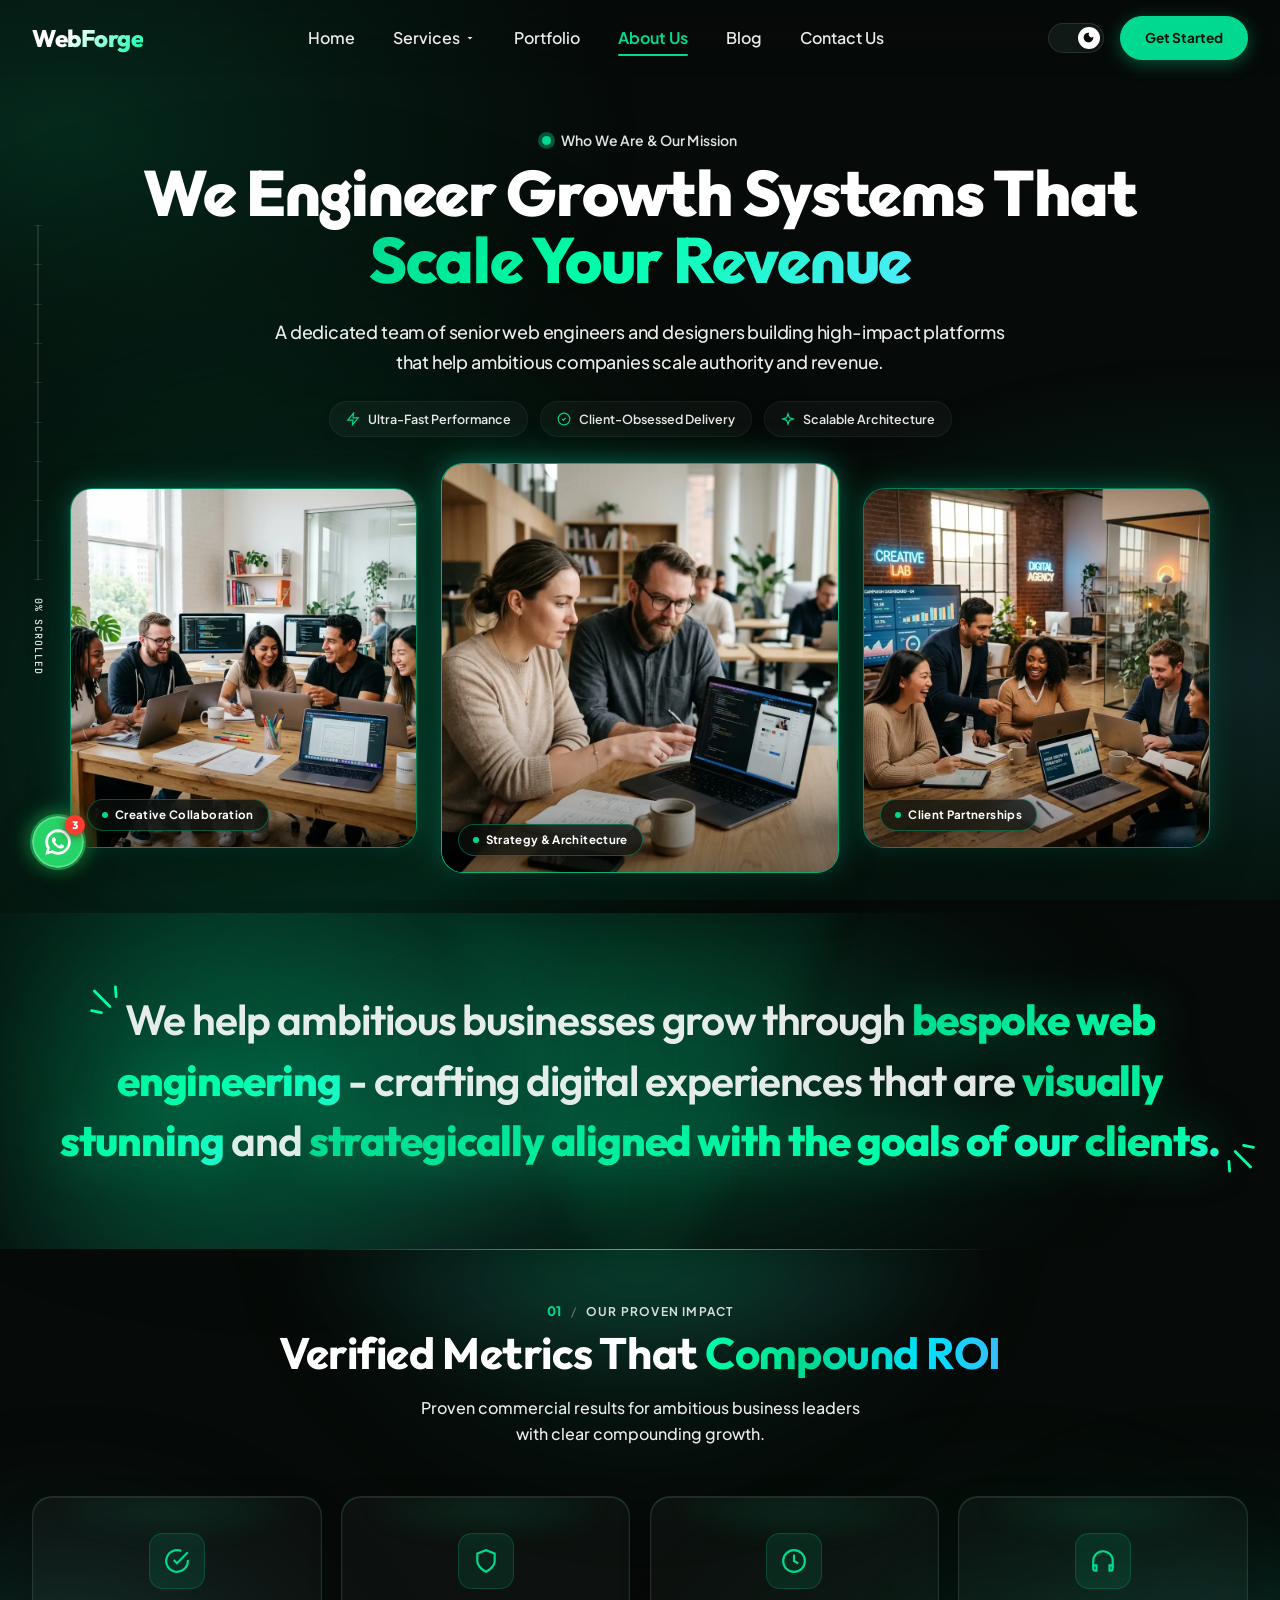
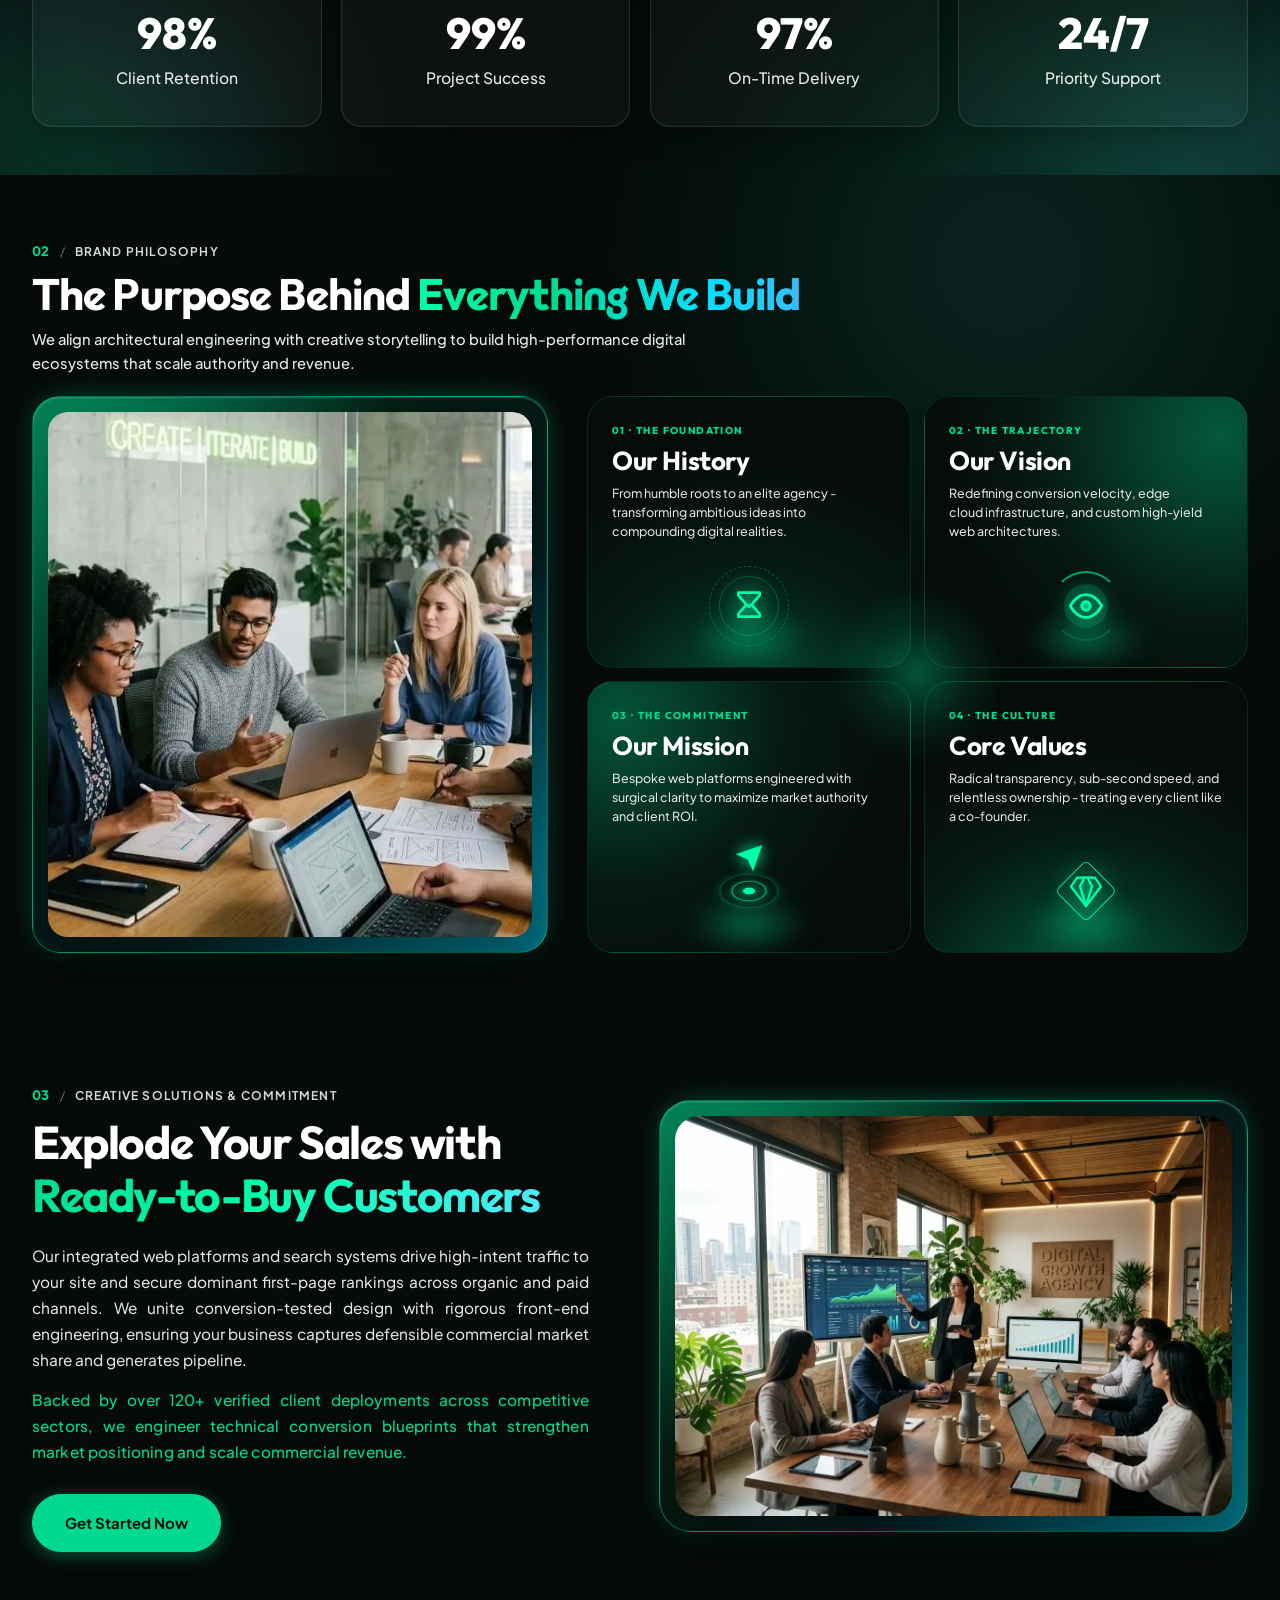
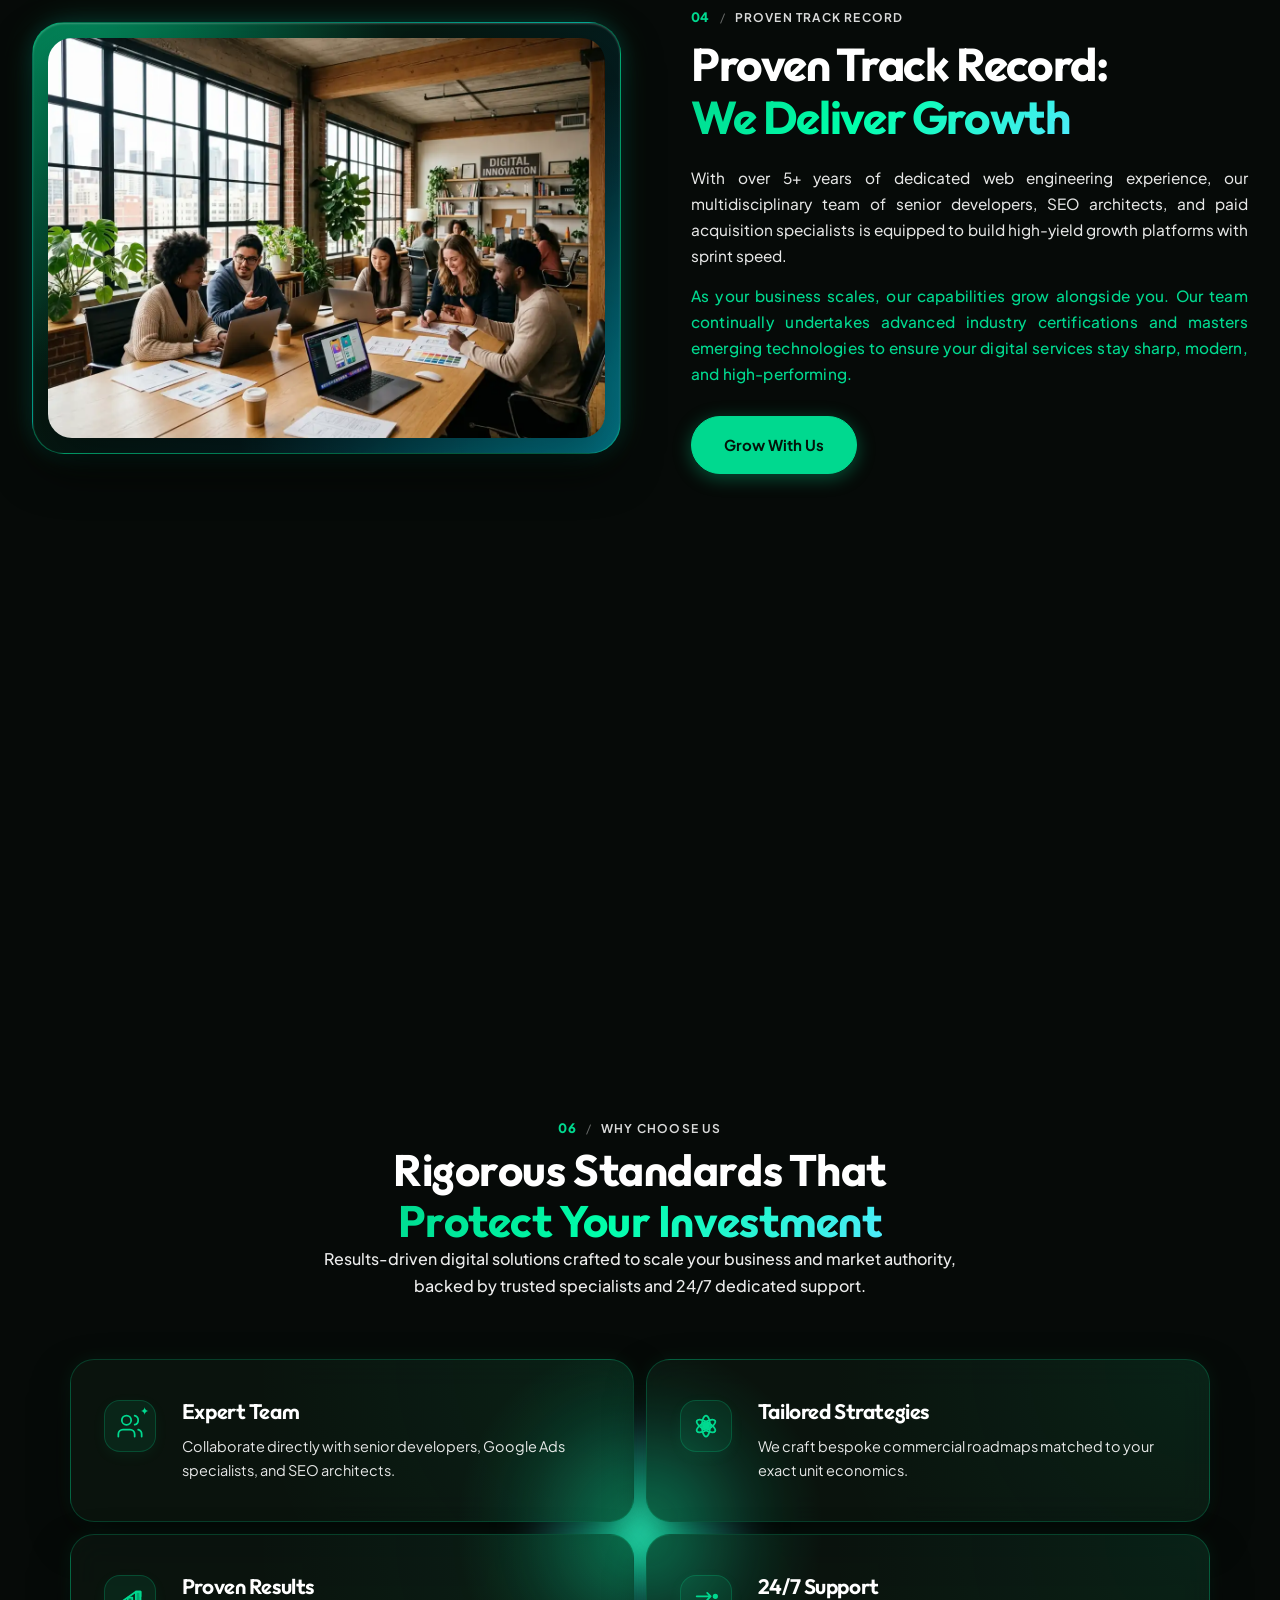
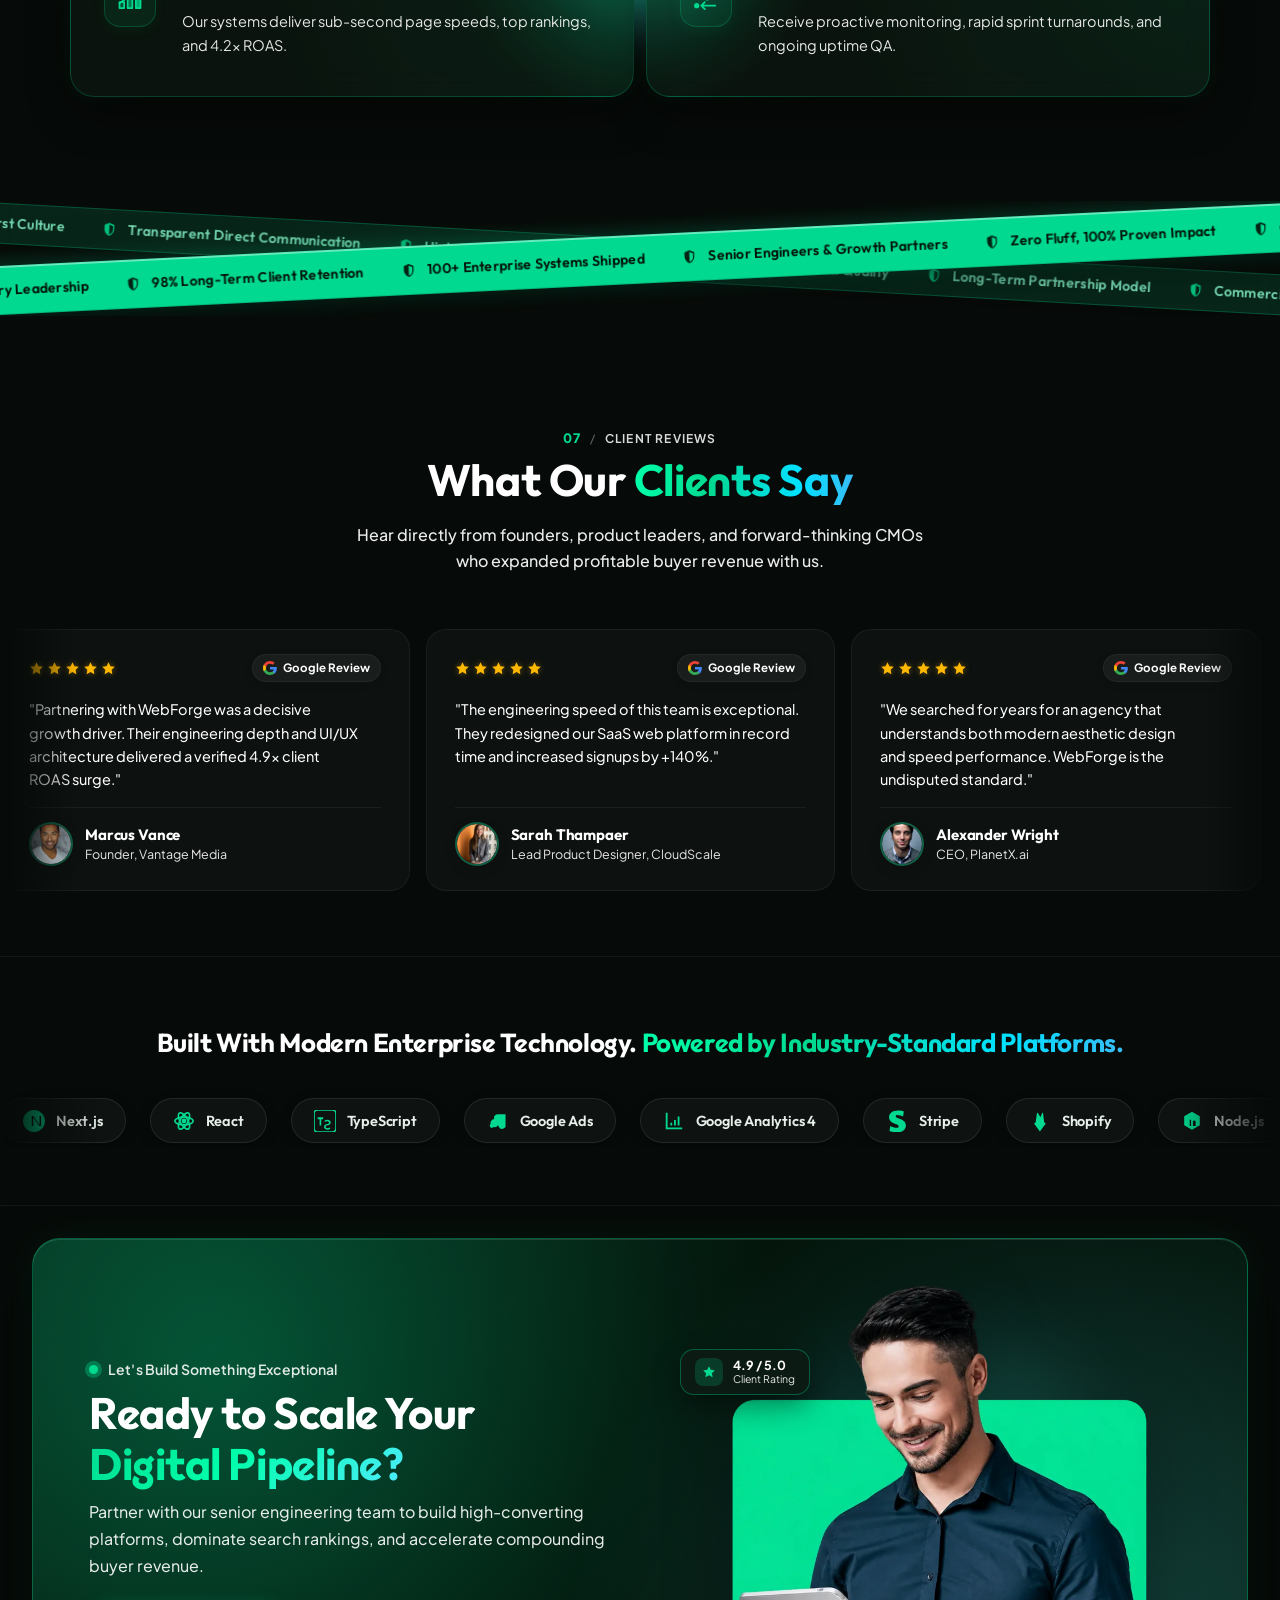
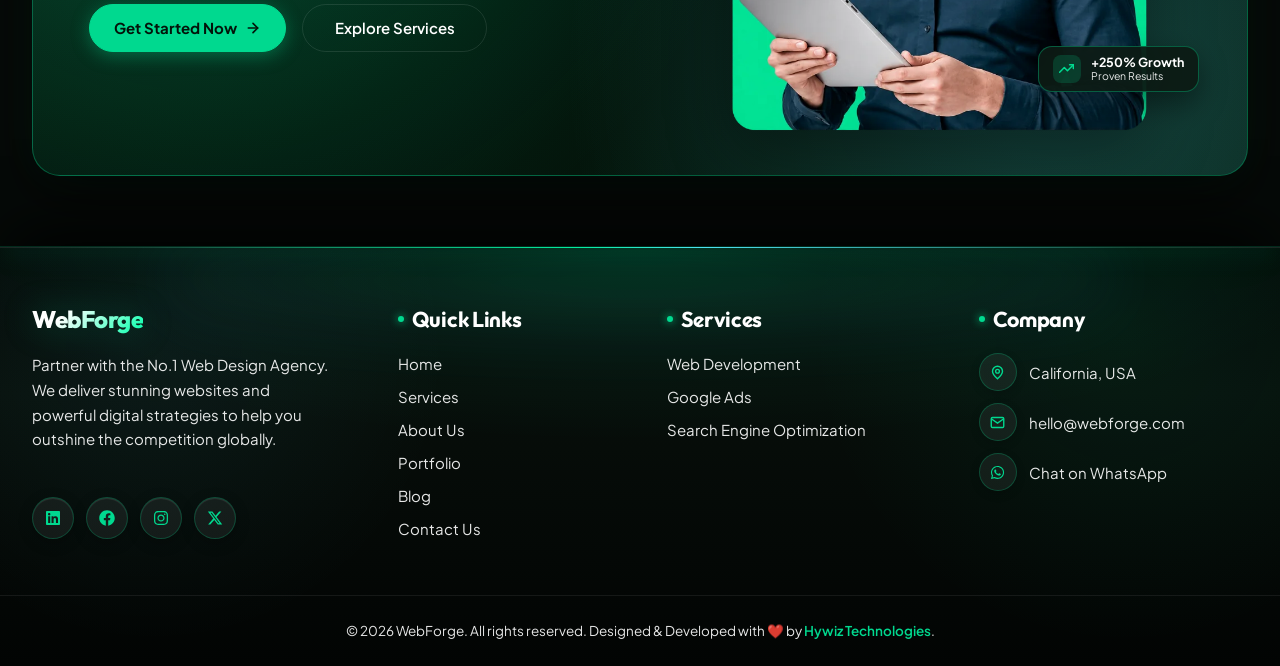
==== commit a9a6f108: "feat(ui): add gradient glowing borders to hero gallery cards and brand philosophy image on desktop a" ====
--- a/about.html
+++ b/about.html
@@ -13,7 +13,7 @@
   <link
     href="https://fonts.googleapis.com/css2?family=Outfit:wght@300;400;500;600;700;800;900&family=Plus+Jakarta+Sans:ital,wght@0,200..800;1,200..800&family=JetBrains+Mono:ital,wght@0,100..800;1,100..800&display=swap"
     rel="stylesheet" />
-  <link rel="stylesheet" href="css/style.css?v=12.3" />
+  <link rel="stylesheet" href="css/style.css?v=12.4" />
   <style>
     /* ======================================== ABOUT PAGE CUSTOM STYLES ======================================== */
     /* --- Hero --- */
@@ -739,21 +739,22 @@
       height: 100% !important;
       min-height: 100% !important;
       max-width: 100% !important;
-      padding: 0 !important;
+      padding: 16px !important;
       margin: 0 !important;
       display: flex !important;
       flex: 1 !important;
       position: relative;
-      border-radius: 26px !important;
-      overflow: hidden !important;
-      border: 1px solid rgba(0, 217, 143, 0.18) !important;
-      background: var(--surface) !important;
-      box-shadow: 0 16px 40px -12px rgba(0, 0, 0, 0.35) !important;
-      transition: transform 0.4s var(--ease), border-color 0.4s var(--ease), box-shadow 0.4s var(--ease) !important;
+      border-radius: 28px !important;
+      border: none !important;
+      background: transparent !important;
+      box-shadow: none !important;
+      box-sizing: border-box !important;
+      transition: transform 0.4s var(--ease) !important;
     }
 
     .philosophy-image-container .expertise-image-creative::before {
-      display: none !important;
+      display: block !important;
+      border-radius: 28px !important;
     }
 
     .philosophy-image-container .expertise-image-creative:hover {
@@ -769,7 +770,9 @@
       max-height: unset !important;
       aspect-ratio: unset !important;
       object-fit: cover !important;
-      border-radius: 26px !important;
+      border-radius: 20px !important;
+      position: relative !important;
+      z-index: 1 !important;
       display: block !important;
     }
 
@@ -2391,10 +2394,11 @@
       .philosophy-image-container .expertise-image-creative {
         width: 100% !important;
         max-width: 580px !important;
-        height: clamp(260px, 36vw, 360px) !important;
+        height: clamp(260px, 38vw, 360px) !important;
         min-height: unset !important;
-        border-radius: 22px !important;
         margin-inline: auto !important;
+        border-radius: 24px !important;
+        padding: 14px !important;
       }
 
       .philosophy-image-container .expertise-image-creative img {
@@ -2547,9 +2551,8 @@
         display: flex !important;
         justify-content: center !important;
         align-items: center !important;
-        border-radius: 20px !important;
-        overflow: hidden !important;
-        padding: 0 !important;
+        border-radius: 24px !important;
+        padding: 14px !important;
       }
 
       .about-page-universe .expertise-image-creative img,
@@ -2737,17 +2740,20 @@
       }
 
       .philosophy-image-container .expertise-image-creative {
-        height: clamp(210px, 52vw, 280px) !important;
-        border-radius: 18px !important;
+        height: clamp(220px, 52vw, 280px) !important;
+        border-radius: 22px !important;
         width: 100% !important;
         max-width: 100% !important;
+        padding: 12px !important;
       }
 
       .philosophy-image-container .expertise-image-creative img {
-        border-radius: 18px !important;
+        border-radius: 16px !important;
         width: 100% !important;
         height: 100% !important;
         object-fit: cover !important;
+        position: relative !important;
+        z-index: 1 !important;
       }
 
       .philosophy-left-badges {
@@ -2882,9 +2888,8 @@
         width: 100% !important;
         max-width: 520px !important;
         margin: 0 auto !important;
-        height: auto !important;
-        aspect-ratio: 16 / 10 !important;
-        border-radius: 16px !important;
+        padding: 12px !important;
+        border-radius: 20px !important;
       }
 
       .about-page-universe .expertise-image-creative img,
--- a/css/style.css
+++ b/css/style.css
@@ -6414,10 +6414,7 @@
 .diag-ticker-section {
   position: relative;
   width: 100%;
-  background: #030d07;
-  background-image: 
-    radial-gradient(ellipse 70% 60% at 50% 50%, rgba(0, 217, 143, 0.10) 0%, transparent 75%),
-    linear-gradient(180deg, #060a08 0%, #030d07 35%, #030d07 65%, #0d1410 100%);
+  background: transparent;
   border: none !important;
   border-top: none !important;
   border-bottom: none !important;
@@ -6435,10 +6432,7 @@
    ========================================================= */
 html:not([data-theme="dark"]) .diag-ticker-section,
 [data-theme='light'] .diag-ticker-section {
-  background: #f4f7f5;
-  background-image: 
-    radial-gradient(ellipse 75% 65% at 50% 50%, rgba(0, 217, 143, 0.12) 0%, transparent 75%),
-    linear-gradient(180deg, #f4f7f5 0%, #edf4ef 35%, #edf4ef 65%, #eaf5ee 100%);
+  background: transparent;
   border: none !important;
   border-top: none !important;
   border-bottom: none !important;
@@ -8098,6 +8092,26 @@
     max-width: 100% !important;
     padding: 8px !important;
     margin: 0 !important;
+  }
+   .expertise-row-creative .expertise-image-creative {
+    width: 100% !important;
+    max-width: 100% !important;
+    align-self: stretch !important;
+    margin: 0 !important;
+    padding: 14px !important;
+  }
+  .expertise-row-creative .expertise-image-creative::before {
+    display: block !important;
+    border-radius: 26px !important;
+  }
+  .expertise-row-creative .expertise-image-creative img {
+    width: 100% !important;
+    max-width: 100% !important;
+    height: auto !important;
+    max-height: 380px !important;
+    aspect-ratio: 16 / 10 !important;
+    object-fit: cover !important;
+    border-radius: 20px !important;
   }
   .expertise-image-creative img {
     min-height: auto !important;
@@ -10678,10 +10692,11 @@
     max-width: 100% !important;
     align-self: stretch !important;
     margin: 0 !important;
-    padding: 0 !important;
+    padding: 14px !important;
   }
   .expertise-row-creative .expertise-image-creative::before {
-    display: none !important;
+    display: block !important;
+    border-radius: 26px !important;
   }
   .expertise-row-creative .expertise-image-creative img {
     width: 100% !important;
@@ -19664,11 +19679,15 @@
 .about-gallery-card {
   position: relative;
   overflow: hidden;
-  border-radius: 20px;
-  border: 1px solid var(--border);
+  border-radius: 22px !important;
+  border: 1.5px solid rgba(0, 255, 170, 0.45) !important;
   background: var(--surface);
-  box-shadow: 0 12px 30px rgba(0, 0, 0, 0.07);
-  transition: transform 0.4s cubic-bezier(0.16, 1, 0.3, 1), box-shadow 0.4s cubic-bezier(0.16, 1, 0.3, 1), border-color 0.4s ease;
+  box-shadow: 
+    0 16px 40px -10px rgba(0, 0, 0, 0.75),
+    0 0 32px -6px rgba(0, 217, 143, 0.35),
+    0 0 16px -4px rgba(0, 225, 255, 0.2),
+    inset 0 1px 2px rgba(255, 255, 255, 0.18) !important;
+  transition: transform 0.4s cubic-bezier(0.16, 1, 0.3, 1), box-shadow 0.4s cubic-bezier(0.16, 1, 0.3, 1), border-color 0.4s ease !important;
 }
 
 /* Card 1 & 3: Symmetrical side cards */
@@ -19686,17 +19705,31 @@
 
 /* Dark theme shadow adjustments */
 [data-theme='dark'] .about-gallery-card {
-  box-shadow: 0 14px 36px rgba(0, 0, 0, 0.4);
+  border: 1.5px solid rgba(0, 255, 170, 0.45) !important;
+  box-shadow: 
+    0 18px 45px -10px rgba(0, 0, 0, 0.8),
+    0 0 36px -6px rgba(0, 217, 143, 0.38),
+    0 0 18px -4px rgba(0, 225, 255, 0.22),
+    inset 0 1px 2px rgba(255, 255, 255, 0.2) !important;
 }
 [data-theme='dark'] .about-gallery-card:nth-child(2) {
-  box-shadow: 0 18px 45px rgba(0, 0, 0, 0.5), 0 0 20px rgba(0, 217, 143, 0.12);
+  border-color: rgba(0, 255, 170, 0.65) !important;
+  box-shadow: 
+    0 22px 50px -10px rgba(0, 0, 0, 0.85),
+    0 0 45px -6px rgba(0, 217, 143, 0.45),
+    0 0 22px -4px rgba(0, 225, 255, 0.28),
+    inset 0 1px 2px rgba(255, 255, 255, 0.25) !important;
 }
 
 /* Hover lift on each photo */
 .about-gallery-card:hover {
-  transform: translateY(-8px);
-  box-shadow: 0 20px 45px rgba(0, 217, 143, 0.15);
-  border-color: rgba(0, 217, 143, 0.4);
+  transform: translateY(-8px) !important;
+  border-color: rgba(0, 255, 170, 0.85) !important;
+  box-shadow: 
+    0 26px 55px -10px rgba(0, 0, 0, 0.9),
+    0 0 50px -4px rgba(0, 217, 143, 0.55),
+    0 0 28px -4px rgba(0, 225, 255, 0.35),
+    inset 0 1px 2px rgba(255, 255, 255, 0.3) !important;
 }
 
 /* Images — natural vibrant photography, no grayscale, no heavy dimming */
@@ -19732,6 +19765,24 @@
 /* Remove the green shimmer hover layer */
 .about-gallery-card::after {
   display: none;
+}
+
+
+/* Light Theme: Vibrant Emerald Border on Gallery Cards */
+html:not([data-theme="dark"]) .about-gallery-card,
+[data-theme='light'] .about-gallery-card {
+  border: 1.5px solid rgba(0, 217, 143, 0.35) !important;
+  box-shadow: 
+    0 14px 34px -8px rgba(10, 26, 16, 0.12),
+    0 0 28px -4px rgba(0, 217, 143, 0.28) !important;
+}
+
+html:not([data-theme="dark"]) .about-gallery-card:hover,
+[data-theme='light'] .about-gallery-card:hover {
+  border-color: rgba(0, 143, 88, 0.7) !important;
+  box-shadow: 
+    0 20px 44px -8px rgba(0, 217, 143, 0.35),
+    0 0 38px -4px rgba(0, 217, 143, 0.4) !important;
 }
 
 .about-gallery-card-badge {
@@ -19949,22 +20000,23 @@
   height: 100%;
   min-height: 100%;
   max-width: 100%;
-  padding: 0;
+  padding: 16px !important;
   margin: 0;
   display: flex;
   flex: 1;
   align-self: stretch;
   position: relative;
-  border-radius: 26px;
-  overflow: hidden;
-  border: 1px solid rgba(0, 217, 143, 0.18);
-  background: var(--surface);
-  box-shadow: 0 16px 40px -12px rgba(0, 0, 0, 0.35);
-  transition: transform 0.4s var(--ease), border-color 0.4s var(--ease), box-shadow 0.4s var(--ease);
+  border-radius: 28px !important;
+  border: none !important;
+  background: transparent !important;
+  box-shadow: none !important;
+  box-sizing: border-box !important;
+  transition: transform 0.4s var(--ease) !important;
 }
 
 .philosophy-image-container .expertise-image-creative::before {
-  display: none !important;
+  display: block !important;
+  border-radius: 28px !important;
 }
 
 .philosophy-image-container .expertise-image-creative:hover {
@@ -19980,7 +20032,9 @@
   max-height: unset !important;
   aspect-ratio: unset !important;
   object-fit: cover !important;
-  border-radius: 26px !important;
+  border-radius: 20px !important;
+  position: relative !important;
+  z-index: 1 !important;
   display: block !important;
 }
 
@@ -20468,9 +20522,10 @@
   .philosophy-image-container .expertise-image-creative {
     width: 100% !important;
     max-width: 580px !important;
-    height: clamp(240px, 36vw, 340px) !important;
+    height: clamp(260px, 38vw, 360px) !important;
     min-height: auto !important;
-    border-radius: 22px !important;
+    border-radius: 24px !important;
+    padding: 14px !important;
     margin-inline: auto !important;
   }
   .philosophy-image-container .expertise-image-creative img {
@@ -20515,9 +20570,10 @@
     width: 100% !important;
   }
   .philosophy-image-container .expertise-image-creative {
-    height: clamp(200px, 50vw, 260px) !important;
-    max-height: 260px !important;
-    border-radius: 18px !important;
+    height: clamp(220px, 52vw, 280px) !important;
+    max-height: 280px !important;
+    border-radius: 22px !important;
+    padding: 12px !important;
   }
   .philosophy-image-container .expertise-image-creative img {
     max-height: 260px !important;
